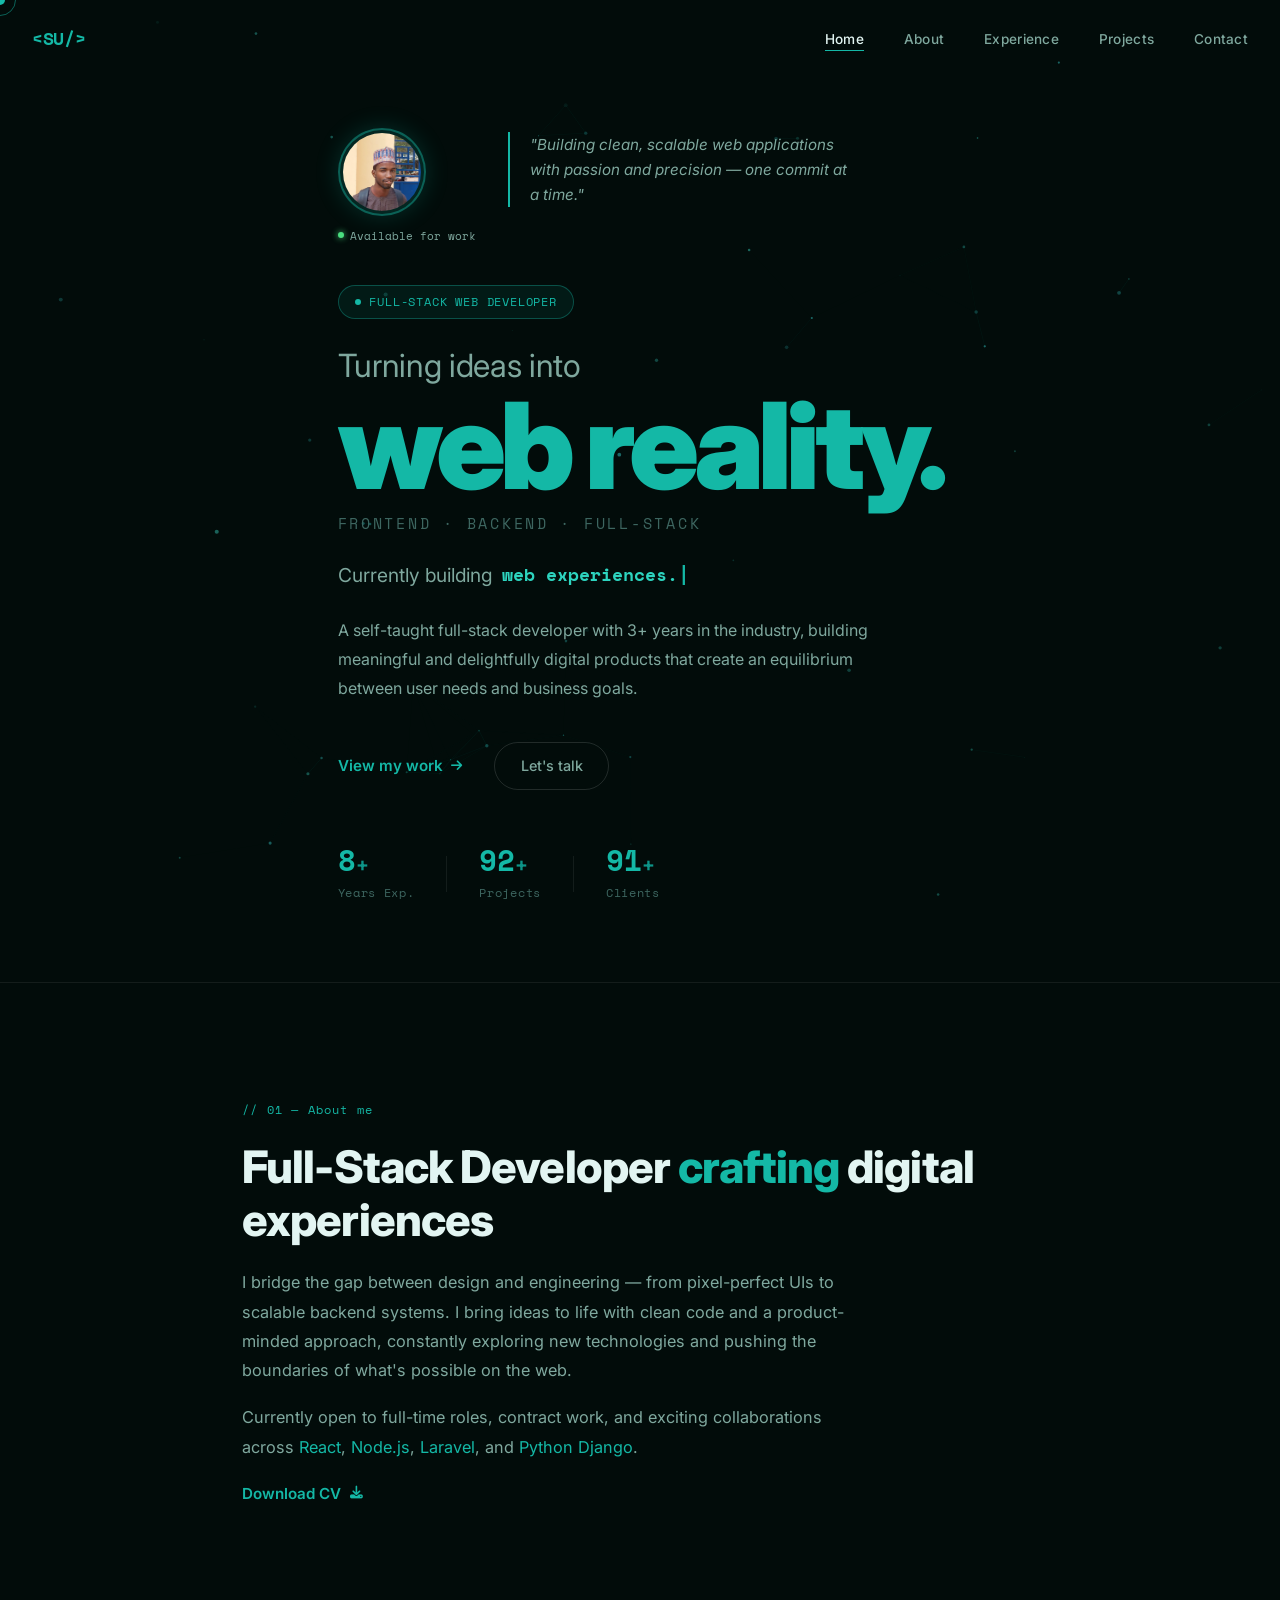
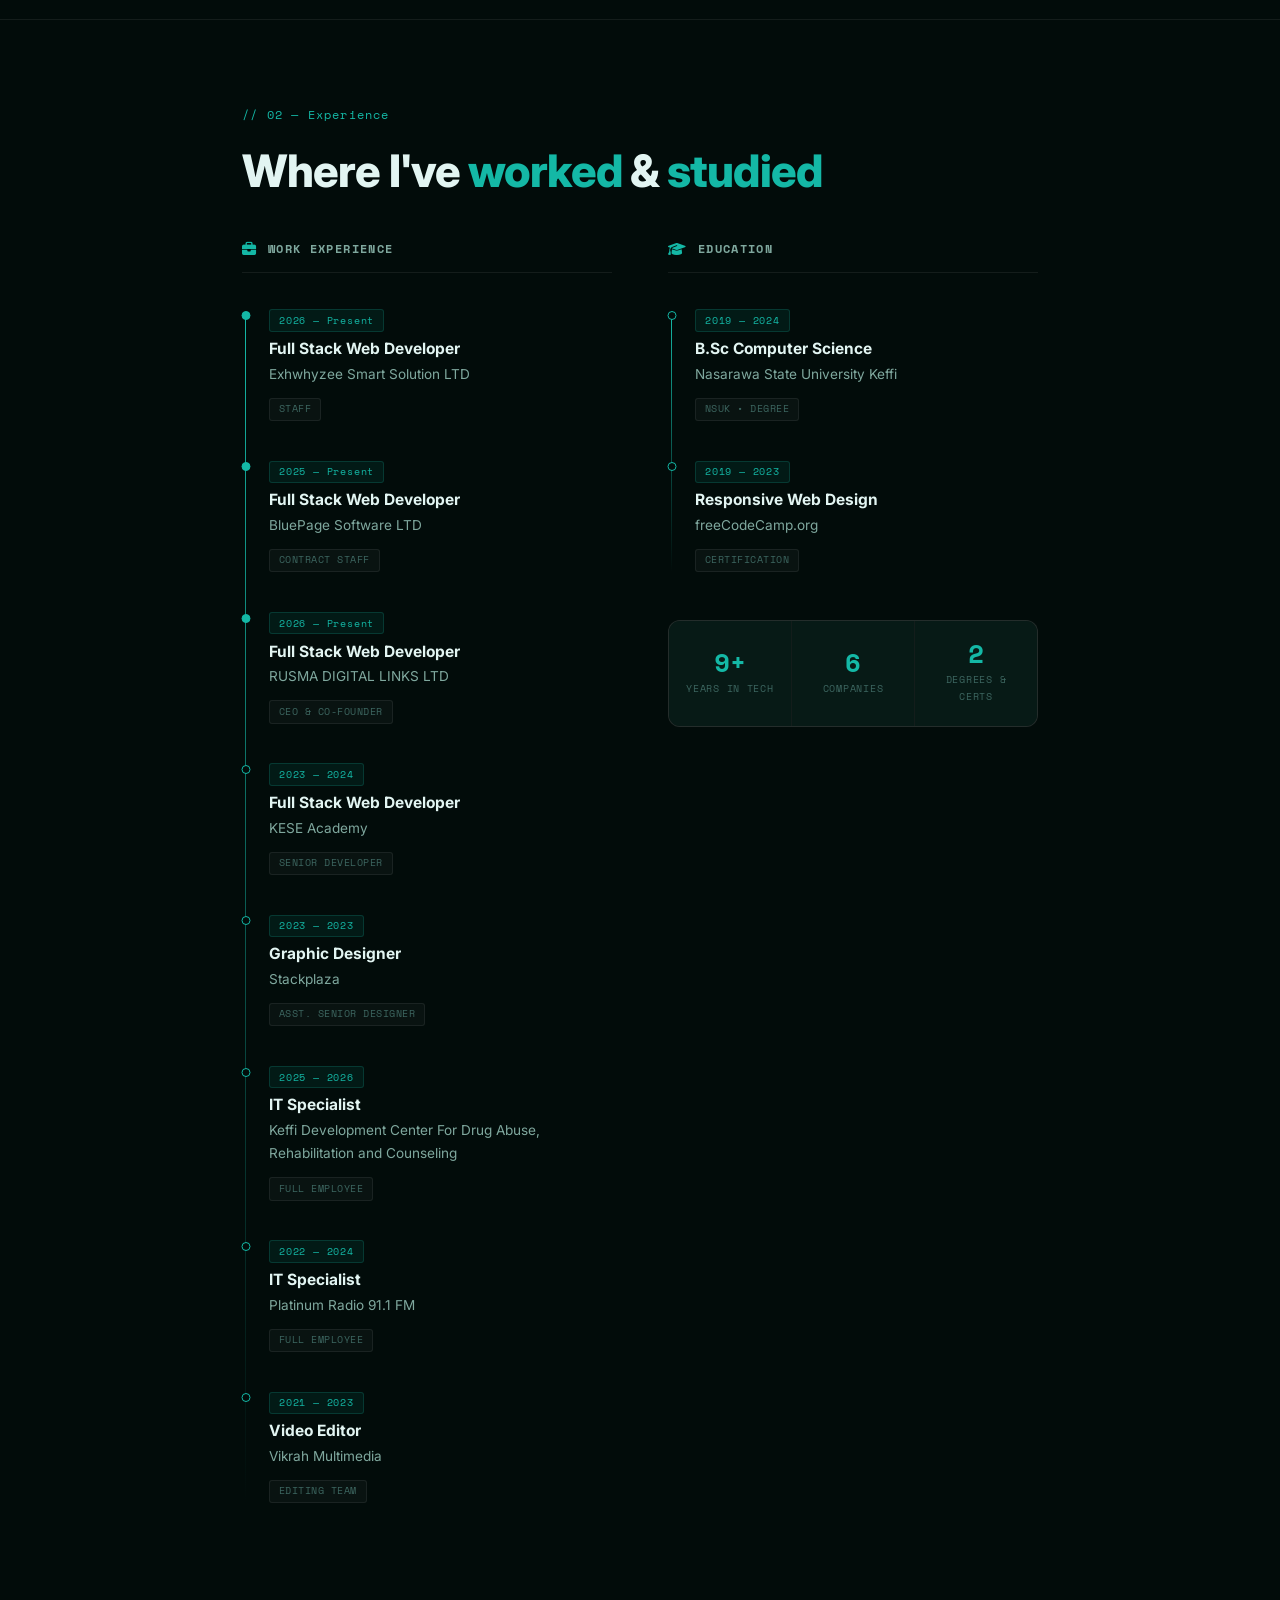
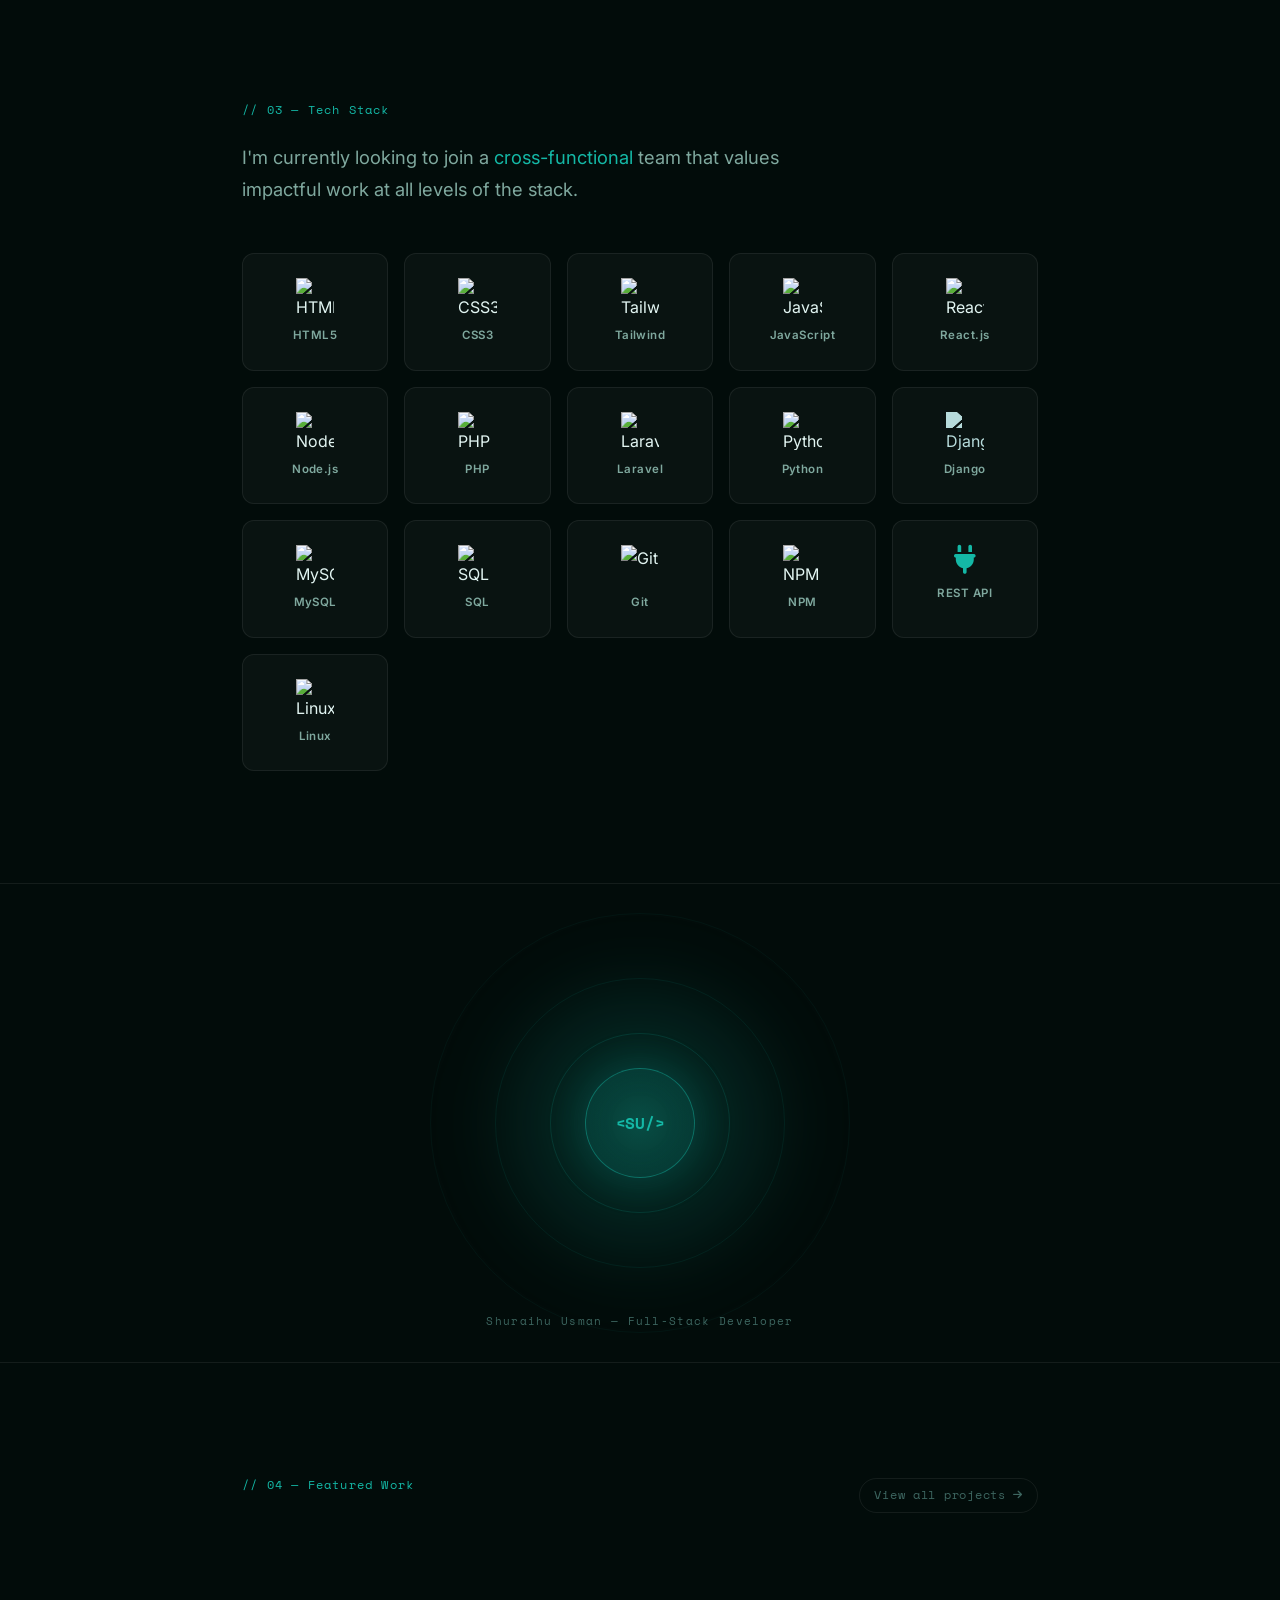
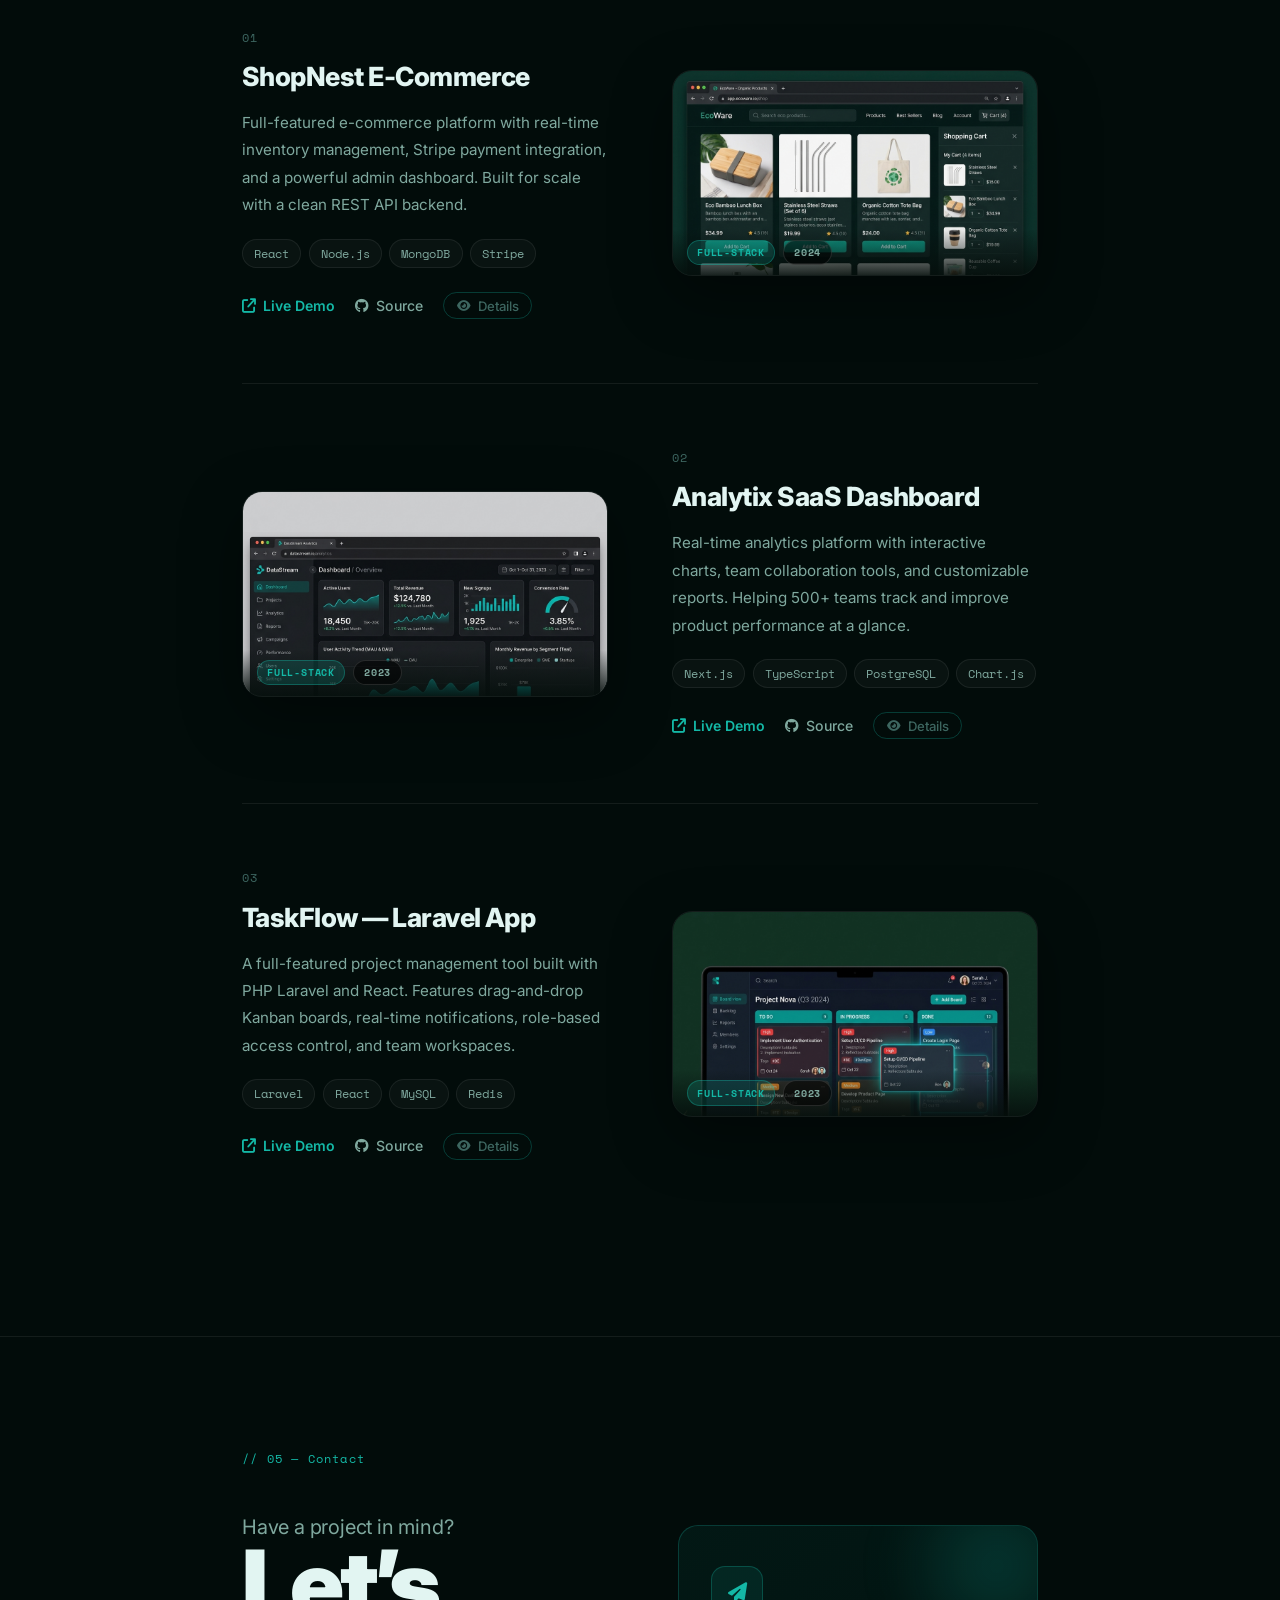
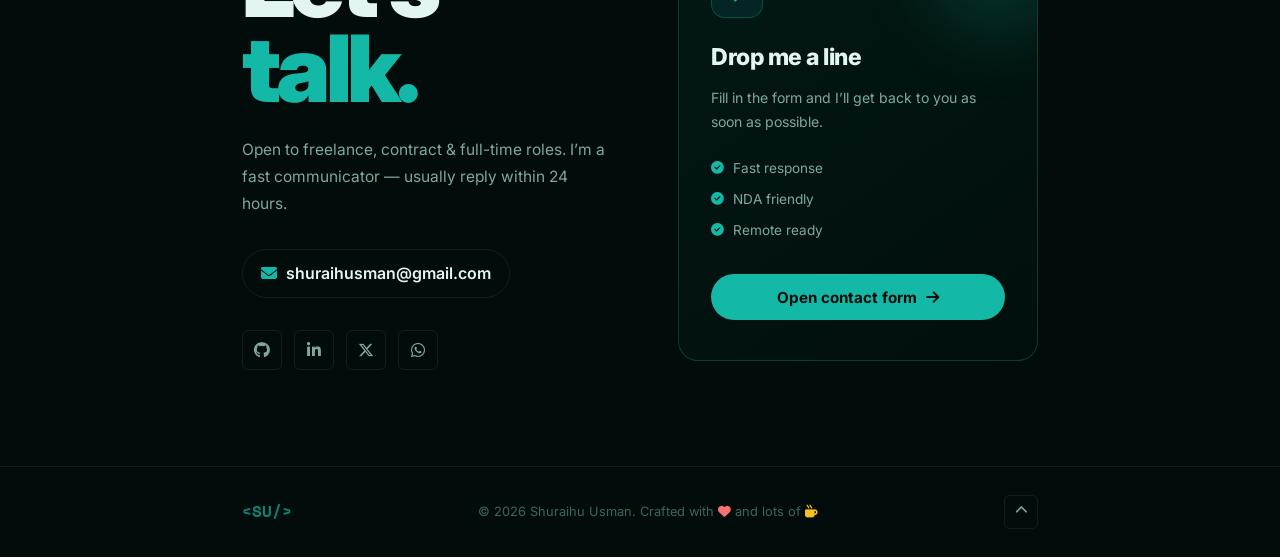
==== index.html @ 63c68264 "update social media links in footer" ====
<!DOCTYPE html>
<html lang="en">

<head>
  <meta charset="UTF-8" />
  <meta name="viewport" content="width=device-width, initial-scale=1.0" />
  <title>Shuraihu Usman | Full-Stack Developer</title>
  <meta name="description"
    content="Shuraihu Usman — Full-Stack Developer crafting beautiful, scalable web applications with React, Node.js, Laravel and more." />
  <link rel="preconnect" href="https://fonts.googleapis.com" />
  <link rel="preconnect" href="https://fonts.gstatic.com" crossorigin />
  <link
    href="https://fonts.googleapis.com/css2?family=Inter:ital,wght@0,300;0,400;0,500;0,600;0,700;0,800;0,900;1,400&family=Space+Mono:wght@400;700&display=swap"
    rel="stylesheet" />
  <link rel="stylesheet"
href="https://cdnjs.cloudflare.com/ajax/libs/font-awesome/6.5.2/css/all.min.css">
  <link rel="stylesheet" href="style.css" />
</head>

<body>

  <!-- Custom cursor -->
  <div class="cursor" id="cursor"></div>
  <div class="cursor-follower" id="cursorFollower"></div>

  <!-- Loader -->
  <div class="loader" id="loader">
    <div class="loader-inner">
      <div class="loader-logo">&lt;SU/&gt;</div>
      <div class="loader-bar">
        <div class="loader-fill" id="loaderFill"></div>
      </div>
      <p class="loader-text" id="loaderText">Initializing...</p>
    </div>
  </div>

  <!-- Navigation -->
  <nav class="nav" id="nav">
    <a href="#home" class="nav-logo">&lt;SU/&gt;</a>
    <ul class="nav-links" id="navLinks">
      <li><a href="#home" class="nav-link" data-nav="home">Home</a></li>
      <li><a href="#about" class="nav-link" data-nav="about">About</a></li>
      <li><a href="#experience" class="nav-link" data-nav="experience">Experience</a></li>
      <li><a href="#projects" class="nav-link" data-nav="projects">Projects</a></li>
      <li><a href="#contact" class="nav-link" data-nav="contact">Contact</a></li>
    </ul>
    <button class="nav-toggle" id="navToggle" aria-label="Toggle menu">
      <span></span><span></span>
    </button>
  </nav>

  <!-- Mobile menu -->
  <div class="mobile-menu" id="mobileMenu">
    <a href="#home" class="mob-link" data-close>Home</a>
    <a href="#about" class="mob-link" data-close>About</a>
    <a href="#experience" class="mob-link" data-close>Experience</a>
    <a href="#projects" class="mob-link" data-close>Projects</a>
    <a href="#contact" class="mob-link" data-close>Contact</a>
  </div>

  <main>

    <!-- ═══════════ HERO ═══════════ -->
    <section class="hero" id="home">
      <canvas class="hero-canvas" id="heroCanvas"></canvas>
      <div class="container hero-inner">

        <!-- Top row: avatar + quote -->
        <div class="hero-head" id="heroCard">
          <div class="hero-avatar-block">
            <div class="avatar-frame" id="heroAvatarFrame" role="button" tabindex="0" aria-label="View photo">
              <img src="avatar.jpg" alt="Shuraihu Usman" class="hero-avatar" />
              <div class="avatar-overlay">
                <i class="fa-solid fa-expand"></i>
              </div>
            </div>
            <div class="hero-status">
              <span class="status-pulse"></span>
              <span>Available for work</span>
            </div>
          </div>
          <blockquote class="hero-quote">
            "Building clean, scalable web applications with passion and precision — one commit at a time."
          </blockquote>
        </div>

        <!-- Role pill badge -->
        <div class="hero-role-pill" id="heroRolePill">
          <span class="hrp-dot"></span>
          Full-Stack Web Developer
        </div>

        <!-- Editorial headline -->
        <h1 class="hero-title">
          <span class="ht-top">Turning ideas into</span>
          <span class="ht-main">web reality<span class="ht-dot">.</span></span>
          <span class="ht-sub">Frontend &middot; Backend &middot; Full-Stack</span>
        </h1>

        <!-- Typewriter role line -->
        <p class="hero-role">
          Currently building&nbsp;
          <span class="tw-wrap">
            <span class="typewriter" id="typewriter"></span><span class="tw-cursor">|</span>
          </span>
        </p>

        <!-- Bio -->
        <p class="hero-bio">
          A self-taught full-stack developer with 3+ years in the industry, building meaningful and delightfully digital
          products that create an equilibrium between user needs and business goals.
        </p>

        <!-- CTAs -->
        <div class="hero-actions">
          <a href="#projects" class="btn-arrow" id="heroBtnPrimary">
            View my work <i class="fa-solid fa-arrow-right"></i>
          </a>
          <a href="#contact" class="btn-ghost" id="heroBtnSecondary">Let's talk</a>
        </div>

        <!-- Stats -->
        <div class="hero-stats">
          <div class="hstat">
            <span class="hstat-n" data-target="9">0</span><span class="hstat-plus">+</span>
            <span class="hstat-l">Years Exp.</span>
          </div>
          <div class="hstat-sep"></div>
          <div class="hstat">
            <span class="hstat-n" data-target="100">0</span><span class="hstat-plus">+</span>
            <span class="hstat-l">Projects</span>
          </div>
          <div class="hstat-sep"></div>
          <div class="hstat">
            <span class="hstat-n" data-target="100">0</span><span class="hstat-plus">+</span>
            <span class="hstat-l">Clients</span>
          </div>
        </div>

      </div>
    </section>

    <!-- ═══════════ ABOUT ═══════════ -->
    <section class="about-sec" id="about">
      <div class="container">
        <div class="reveal">
          <span class="sec-label">// 01 &mdash; About me</span>
          <h2 class="sec-title">Full-Stack Developer <span class="teal">crafting</span> digital experiences</h2>
          <p class="sec-body">
            I bridge the gap between design and engineering — from pixel-perfect UIs to scalable backend systems. I
            bring ideas to life with clean code and a product-minded approach, constantly exploring new technologies and
            pushing the boundaries of what's possible on the web.
          </p>
          <p class="sec-body">
            Currently open to full-time roles, contract work, and exciting collaborations across <span
              class="teal">React</span>, <span class="teal">Node.js</span>, <span class="teal">Laravel</span>, and <span
              class="teal">Python Django</span>.
          </p>
          <a href="#" class="btn-arrow" id="downloadCv">
            Download CV <i class="fa-solid fa-download"></i>
          </a>
        </div>
      </div>
    </section>

    <!-- ═══════════ EXPERIENCE ═══════════ -->
    <section class="exp-sec" id="experience">
      <div class="container">
        <div class="reveal">
          <span class="sec-label">// 02 &mdash; Experience</span>
          <h2 class="sec-title">Where I've <span class="teal">worked</span> &amp; <span class="teal">studied</span></h2>
        </div>

        <div class="exp-grid">

          <!-- ── Work column ── -->
          <div class="exp-col reveal">
            <div class="exp-col-head">
              <i class="fa-solid fa-briefcase"></i>
              <span>Work Experience</span>
            </div>
            <div class="timeline">

              <div class="tl-item" id="expBluepage">
                <div class="tl-dot tl-active"></div>
                <div class="tl-body">
                  <span class="tl-period">2026 &mdash; Present</span>
                  <h4 class="tl-role">Full Stack Web Developer</h4>
                  <p class="tl-company">Exhwhyzee Smart Solution LTD</p>
                  <span class="tl-badge">Staff</span>
                </div>
              </div>

              <div class="tl-item" id="expBluepage">
                <div class="tl-dot tl-active"></div>
                <div class="tl-body">
                  <span class="tl-period">2025 &mdash; Present</span>
                  <h4 class="tl-role">Full Stack Web Developer</h4>
                  <p class="tl-company">BluePage Software LTD</p>
                  <span class="tl-badge">Contract Staff</span>
                </div>
              </div>

              <div class="tl-item" id="expMarus">
                <div class="tl-dot tl-active"></div>
                <div class="tl-body">
                  <span class="tl-period">2026 &mdash; Present</span>
                  <h4 class="tl-role">Full Stack Web Developer</h4>
                  <p class="tl-company">RUSMA DIGITAL LINKS LTD</p>
                  <span class="tl-badge">CEO &amp; Co-Founder</span>
                </div>
              </div>

              <div class="tl-item" id="expKese">
                <div class="tl-dot"></div>
                <div class="tl-body">
                  <span class="tl-period">2023 &mdash; 2024</span>
                  <h4 class="tl-role">Full Stack Web Developer</h4>
                  <p class="tl-company">KESE Academy</p>
                  <span class="tl-badge">Senior Developer</span>
                </div>
              </div>

              <div class="tl-item" id="expStackplaza">
                <div class="tl-dot"></div>
                <div class="tl-body">
                  <span class="tl-period">2023 &mdash; 2023</span>
                  <h4 class="tl-role">Graphic Designer</h4>
                  <p class="tl-company">Stackplaza</p>
                  <span class="tl-badge">Asst. Senior Designer</span>
                </div>
              </div>

              <div class="tl-item" id="expPlatinum">
                <div class="tl-dot"></div>
                <div class="tl-body">
                  <span class="tl-period">2025 &mdash; 2026</span>
                  <h4 class="tl-role">IT Specialist</h4>
                  <p class="tl-company">Keffi Development Center For Drug Abuse, Rehabilitation and Counseling</p>
                  <span class="tl-badge">Full Employee</span>
                </div>
              </div>

              <div class="tl-item" id="expPlatinum">
                <div class="tl-dot"></div>
                <div class="tl-body">
                  <span class="tl-period">2022 &mdash; 2024</span>
                  <h4 class="tl-role">IT Specialist</h4>
                  <p class="tl-company">Platinum Radio 91.1 FM</p>
                  <span class="tl-badge">Full Employee</span>
                </div>
              </div>

              <div class="tl-item" id="expVikrah">
                <div class="tl-dot"></div>
                <div class="tl-body">
                  <span class="tl-period">2021 &mdash; 2023</span>
                  <h4 class="tl-role">Video Editor</h4>
                  <p class="tl-company">Vikrah Multimedia</p>
                  <span class="tl-badge">Editing Team</span>
                </div>
              </div>

            </div>
          </div>

          <!-- ── Education column ── -->
          <div class="exp-col reveal">
            <div class="exp-col-head">
              <i class="fa-solid fa-graduation-cap"></i>
              <span>Education</span>
            </div>
            <div class="timeline">

              <div class="tl-item" id="eduNsuk">
                <div class="tl-dot"></div>
                <div class="tl-body">
                  <span class="tl-period">2019 &mdash; 2024</span>
                  <h4 class="tl-role">B.Sc Computer Science</h4>
                  <p class="tl-company">Nasarawa State University Keffi</p>
                  <span class="tl-badge">NSUK &bull; Degree</span>
                </div>
              </div>

              <div class="tl-item" id="eduFcc">
                <div class="tl-dot"></div>
                <div class="tl-body">
                  <span class="tl-period">2019 &mdash; 2023</span>
                  <h4 class="tl-role">Responsive Web Design</h4>
                  <p class="tl-company">freeCodeCamp.org</p>
                  <span class="tl-badge">Certification</span>
                </div>
              </div>

            </div>

            <!-- Stats card -->
            <div class="exp-summary reveal">
              <div class="exp-stat">
                <span class="exp-stat-n">9+</span>
                <span class="exp-stat-l">Years in Tech</span>
              </div>
              <div class="exp-stat">
                <span class="exp-stat-n">6</span>
                <span class="exp-stat-l">Companies</span>
              </div>
              <div class="exp-stat">
                <span class="exp-stat-n">2</span>
                <span class="exp-stat-l">Degrees &amp; Certs</span>
              </div>
            </div>

          </div>
        </div>
      </div>
    </section>

    <!-- ═══════════ SKILLS ═══════════ -->
    <section class="skills-sec" id="skills">
      <div class="container">
        <div class="reveal">
          <span class="sec-label">// 03 &mdash; Tech Stack</span>
          <p class="skills-lead">
            I'm currently looking to join a <span class="teal">cross-functional</span> team that values impactful work
            at all levels of the stack.
          </p>
        </div>
        <div class="skills-grid reveal">
          <div class="sicon" id="siHtml">
            <img src="https://cdn.jsdelivr.net/gh/devicons/devicon@latest/icons/html5/html5-original.svg" alt="HTML5"
              loading="lazy" />
            <span>HTML5</span>
          </div>
          <div class="sicon" id="siCss">
            <img src="https://cdn.jsdelivr.net/gh/devicons/devicon@latest/icons/css3/css3-original.svg" alt="CSS3"
              loading="lazy" />
            <span>CSS3</span>
          </div>
          <div class="sicon" id="siTailwind">
            <img src="https://cdn.jsdelivr.net/gh/devicons/devicon@latest/icons/tailwindcss/tailwindcss-original.svg"
              alt="Tailwind CSS" loading="lazy" />
            <span>Tailwind</span>
          </div>
          <div class="sicon" id="siJs">
            <img src="https://cdn.jsdelivr.net/gh/devicons/devicon@latest/icons/javascript/javascript-original.svg"
              alt="JavaScript" loading="lazy" />
            <span>JavaScript</span>
          </div>
          <div class="sicon" id="siReact">
            <img src="https://cdn.jsdelivr.net/gh/devicons/devicon@latest/icons/react/react-original.svg" alt="React.js"
              loading="lazy" />
            <span>React.js</span>
          </div>
          <div class="sicon" id="siNode">
            <img src="https://cdn.jsdelivr.net/gh/devicons/devicon@latest/icons/nodejs/nodejs-original.svg"
              alt="Node.js" loading="lazy" />
            <span>Node.js</span>
          </div>
          <div class="sicon" id="siPhp">
            <img src="https://cdn.jsdelivr.net/gh/devicons/devicon@latest/icons/php/php-original.svg" alt="PHP"
              loading="lazy" />
            <span>PHP</span>
          </div>
          <div class="sicon" id="siLaravel">
            <img src="https://cdn.jsdelivr.net/gh/devicons/devicon@latest/icons/laravel/laravel-original.svg"
              alt="Laravel" loading="lazy" />
            <span>Laravel</span>
          </div>
          <div class="sicon" id="siPython">
            <img src="https://cdn.jsdelivr.net/gh/devicons/devicon@latest/icons/python/python-original.svg" alt="Python"
              loading="lazy" />
            <span>Python</span>
          </div>
          <div class="sicon" id="siDjango">
            <img src="https://cdn.jsdelivr.net/gh/devicons/devicon@latest/icons/django/django-plain.svg" alt="Django"
              loading="lazy" />
            <span>Django</span>
          </div>
          <div class="sicon" id="siMysql">
            <img src="https://cdn.jsdelivr.net/gh/devicons/devicon@latest/icons/mysql/mysql-original.svg" alt="MySQL"
              loading="lazy" />
            <span>MySQL</span>
          </div>
          <div class="sicon" id="siPostgres">
            <img src="https://cdn.jsdelivr.net/gh/devicons/devicon@latest/icons/postgresql/postgresql-original.svg"
              alt="SQL" loading="lazy" />
            <span>SQL</span>
          </div>
          <div class="sicon" id="siGit">
            <img src="https://cdn.jsdelivr.net/gh/devicons/devicon@latest/icons/git/git-original.svg" alt="Git"
              loading="lazy" />
            <span>Git</span>
          </div>
          <div class="sicon" id="siNpm">
            <img src="https://cdn.jsdelivr.net/gh/devicons/devicon@latest/icons/npm/npm-original-wordmark.svg" alt="NPM"
              loading="lazy" />
            <span>NPM</span>
          </div>
          <div class="sicon" id="siApi">
            <i class="fa-solid fa-plug"></i>
            <span>REST API</span>
          </div>
          <div class="sicon" id="siLinux">
            <img src="https://cdn.jsdelivr.net/gh/devicons/devicon@latest/icons/linux/linux-original.svg" alt="Linux"
              loading="lazy" />
            <span>Linux</span>
          </div>
        </div>
      </div>
    </section>

    <!-- ═══════════ ORB DIVIDER ═══════════ -->
    <div class="orb-section" id="orbSection">
      <div class="orb-glow"></div>
      <div class="orb-rings">
        <div class="orb-ring orb-ring-1"></div>
        <div class="orb-ring orb-ring-2"></div>
        <div class="orb-ring orb-ring-3"></div>
      </div>
      <div class="orb-center">
        <span class="orb-logo">&lt;SU/&gt;</span>
      </div>
      <p class="orb-label">Shuraihu Usman &mdash; Full-Stack Developer</p>
    </div>

    <!-- ═══════════ PROJECTS ═══════════ -->
    <section class="projects-sec" id="projects">
      <div class="container">
        <div class="proj-sec-header reveal">
          <span class="sec-label">// 04 &mdash; Featured Work</span>
          <a href="projects.html" class="proj-view-all" id="viewAllProjects">
            View all projects <i class="fa-solid fa-arrow-right"></i>
          </a>
        </div>

        <!-- Project 1 -->
        <article class="proj-item reveal" id="proj1">
          <div class="proj-info">
            <span class="proj-num">01</span>
            <h3 class="proj-title">ShopNest E-Commerce</h3>
            <p class="proj-desc">Full-featured e-commerce platform with real-time inventory management, Stripe payment
              integration, and a powerful admin dashboard. Built for scale with a clean REST API backend.</p>
            <div class="proj-tags">
              <span>React</span><span>Node.js</span><span>MongoDB</span><span>Stripe</span>
            </div>
            <div class="proj-links">
              <a href="#" class="plink" id="proj1Live"><i class="fa-solid fa-arrow-up-right-from-square"></i> Live Demo</a>
              <a href="#" class="plink plink-ghost" id="proj1Code"><i class="fa-brands fa-github"></i> Source</a>
              <button class="plink plink-detail" id="proj1Detail" data-proj="proj1"><i class="fa-solid fa-eye"></i> Details</button>
            </div>
          </div>
          <div class="proj-visual">
            <div class="proj-img-wrap">
              <img src="images/proj-ecommerce.jpg" alt="ShopNest E-Commerce" class="proj-img" loading="lazy" />
              <div class="proj-img-overlay">
                <span class="pcard-badge pcard-cat-badge" style="position:relative;top:auto;left:auto;">Full-Stack</span>
                <span class="pcard-badge pcard-year-badge" style="position:relative;top:auto;left:auto;">2024</span>
              </div>
            </div>
          </div>
        </article>

        <!-- Project 2 (reversed) -->
        <article class="proj-item proj-reverse reveal" id="proj2">
          <div class="proj-info">
            <span class="proj-num">02</span>
            <h3 class="proj-title">Analytix SaaS Dashboard</h3>
            <p class="proj-desc">Real-time analytics platform with interactive charts, team collaboration tools, and
              customizable reports. Helping 500+ teams track and improve product performance at a glance.</p>
            <div class="proj-tags">
              <span>Next.js</span><span>TypeScript</span><span>PostgreSQL</span><span>Chart.js</span>
            </div>
            <div class="proj-links">
              <a href="#" class="plink" id="proj2Live"><i class="fa-solid fa-arrow-up-right-from-square"></i> Live Demo</a>
              <a href="#" class="plink plink-ghost" id="proj2Code"><i class="fa-brands fa-github"></i> Source</a>
              <button class="plink plink-detail" id="proj2Detail" data-proj="proj2"><i class="fa-solid fa-eye"></i> Details</button>
            </div>
          </div>
          <div class="proj-visual">
            <div class="proj-img-wrap">
              <img src="images/proj-analytics.jpg" alt="Analytix SaaS Dashboard" class="proj-img" loading="lazy" />
              <div class="proj-img-overlay">
                <span class="pcard-badge pcard-cat-badge" style="position:relative;top:auto;left:auto;">Full-Stack</span>
                <span class="pcard-badge pcard-year-badge" style="position:relative;top:auto;left:auto;">2023</span>
              </div>
            </div>
          </div>
        </article>

        <!-- Project 3 -->
        <article class="proj-item reveal" id="proj3">
          <div class="proj-info">
            <span class="proj-num">03</span>
            <h3 class="proj-title">TaskFlow — Laravel App</h3>
            <p class="proj-desc">A full-featured project management tool built with PHP Laravel and React. Features
              drag-and-drop Kanban boards, real-time notifications, role-based access control, and team workspaces.</p>
            <div class="proj-tags">
              <span>Laravel</span><span>React</span><span>MySQL</span><span>Redis</span>
            </div>
            <div class="proj-links">
              <a href="#" class="plink" id="proj3Live"><i class="fa-solid fa-arrow-up-right-from-square"></i> Live Demo</a>
              <a href="#" class="plink plink-ghost" id="proj3Code"><i class="fa-brands fa-github"></i> Source</a>
              <button class="plink plink-detail" id="proj3Detail" data-proj="proj3"><i class="fa-solid fa-eye"></i> Details</button>
            </div>
          </div>
          <div class="proj-visual">
            <div class="proj-img-wrap">
              <img src="images/proj-kanban.jpg" alt="TaskFlow Laravel App" class="proj-img" loading="lazy" />
              <div class="proj-img-overlay">
                <span class="pcard-badge pcard-cat-badge" style="position:relative;top:auto;left:auto;">Full-Stack</span>
                <span class="pcard-badge pcard-year-badge" style="position:relative;top:auto;left:auto;">2023</span>
              </div>
            </div>
          </div>
        </article>

      </div>
    </section>

    <!-- ═══════════ CONTACT ═══════════ -->
    <section class="contact-sec" id="contact">
      <div class="container">

        <span class="sec-label reveal">// 05 &mdash; Contact</span>

        <div class="contact-grid reveal">

          <!-- Left: editorial headline -->
          <div class="contact-lhs">
            <h2 class="contact-headline">
              <span class="ch-top">Have a project in mind?</span>
              <span class="ch-main">Let’s <span class="ch-accent">talk</span><span class="ch-dot">.</span></span>
            </h2>
            <p class="contact-desc">
              Open to freelance, contract &amp; full-time roles. I’m a fast communicator — usually reply within 24 hours.
            </p>

            <a href="mailto:shuraihusman@gmail.com" class="contact-email-big" id="contactEmailBig">
              <i class="fa-solid fa-envelope"></i>
              shuraihusman@gmail.com
            </a>

            <div class="social-row">
              <a href="https://github.com/Shuraih-Usman" class="soc-link" id="socialGithub" target="_blank" rel="noopener" aria-label="GitHub"><i class="fa-brands fa-github"></i></a>
              <a href="https://linkedin.com/in/shuraihusman" class="soc-link" id="socialLinkedin" target="_blank" rel="noopener" aria-label="LinkedIn"><i class="fa-brands fa-linkedin-in"></i></a>
              <a href="https://twitter.com/ShuraihUsman" class="soc-link" id="socialTwitter" target="_blank" rel="noopener" aria-label="Twitter/X"><i class="fa-brands fa-x-twitter"></i></a>
              <a href="https://wa.me/234818140419490" class="soc-link" id="socialWhatsapp" target="_blank" rel="noopener" aria-label="WhatsApp"><i class="fa-brands fa-whatsapp"></i></a>
            </div>
          </div>

          <!-- Right: CTA card -->
          <div class="contact-rhs">
            <div class="contact-cta-card" id="contactCtaCard">
              <div class="ccc-glow"></div>
              <div class="ccc-icon">
                <i class="fa-solid fa-paper-plane"></i>
              </div>
              <h3 class="ccc-title">Drop me a line</h3>
              <p class="ccc-body">Fill in the form and I’ll get back to you as soon as possible.</p>
              <ul class="ccc-checks">
                <li><i class="fa-solid fa-circle-check"></i> Fast response</li>
                <li><i class="fa-solid fa-circle-check"></i> NDA friendly</li>
                <li><i class="fa-solid fa-circle-check"></i> Remote ready</li>
              </ul>
              <button class="ccc-btn" id="contactOpenBtn">
                <span>Open contact form</span>
                <i class="fa-solid fa-arrow-right"></i>
              </button>
            </div>
          </div>

        </div>
      </div>
    </section>

  </main>

  <!-- ═══ CONTACT DRAWER ═══ -->
  <div class="contact-drawer" id="contactDrawer" role="dialog" aria-modal="true" aria-label="Contact form">
    <div class="cdr-backdrop" id="cdrBackdrop"></div>
    <aside class="cdr-panel" id="cdrPanel">
      <button class="cdr-close" id="cdrClose" aria-label="Close"><i class="fa-solid fa-xmark"></i></button>
      <div class="cdr-body">

        <!-- Header -->
        <div class="cdr-header">
          <span class="cdr-label">Let’s Connect</span>
          <h3 class="cdr-title">Send me a <span class="teal">message</span></h3>
          <p class="cdr-subtitle">I’ll get back to you within 24 hours.</p>
        </div>

        <!-- Quick contact info -->
        <div class="cdr-info">
          <a href="mailto:shuraihusman@gmail.com" class="cdr-info-item">
            <span class="cdr-info-icon"><i class="fa-solid fa-envelope"></i></span>
            <span>shuraihusman@gmail.com</span>
          </a>
          <div class="cdr-info-item">
            <span class="cdr-info-icon"><i class="fa-solid fa-location-dot"></i></span>
            <span>Nigeria (Remote / On-site)</span>
          </div>
          <div class="cdr-info-item">
            <span class="cdr-info-icon"><i class="fa-solid fa-clock"></i></span>
            <span>Available &middot; WAT (UTC+1)</span>
          </div>
        </div>

        <div class="cdr-divider"></div>

        <!-- Contact Form -->
        <form class="cdr-form" id="contactForm" novalidate>

          <div class="cdr-row">
            <div class="cdr-group">
              <label class="cdr-lbl" for="cfName">Your Name <span>*</span></label>
              <input class="cdr-input" type="text" id="cfName" name="name" placeholder="John Doe" required autocomplete="name" />
            </div>
            <div class="cdr-group">
              <label class="cdr-lbl" for="cfEmail">Your Email <span>*</span></label>
              <input class="cdr-input" type="email" id="cfEmail" name="email" placeholder="john@example.com" required autocomplete="email" />
            </div>
          </div>

          <div class="cdr-group">
            <label class="cdr-lbl" for="cfSubject">Subject <span>*</span></label>
            <input class="cdr-input" type="text" id="cfSubject" name="subject" placeholder="Project idea, collaboration, job offer..." required />
          </div>

          <div class="cdr-group">
            <label class="cdr-lbl" for="cfMessage">Message <span>*</span></label>
            <textarea class="cdr-input cdr-textarea" id="cfMessage" name="message" rows="5" placeholder="Tell me about your project, timeline, and budget..." required></textarea>
          </div>

          <button type="submit" class="cdr-submit" id="cdrSubmit">
            <i class="fa-solid fa-paper-plane"></i>
            <span id="cdrBtnText">Send Message</span>
          </button>

          <div class="cdr-status" id="cdrStatus" role="alert" aria-live="polite"></div>
        </form>

      </div>
    </aside>
  </div>

  <!-- ═══ IMAGE LIGHTBOX ═══ -->
  <div class="img-lightbox" id="imgLightbox" role="dialog" aria-modal="true" aria-label="Photo preview">
    <div class="lb-backdrop" id="lbBackdrop"></div>
    <button class="lb-close" id="lbClose" aria-label="Close"><i class="fa-solid fa-xmark"></i></button>
    <img class="lb-img" id="lbImg" src="" alt="Shuraihu Usman — Full-Stack Developer" />
    <p class="lb-caption">Shuraihu Usman &mdash; Full-Stack Developer</p>
  </div>

  <!-- ═══ PROJECT DETAIL DRAWER ═══ -->
  <div class="proj-drawer" id="projDrawer" role="dialog" aria-modal="true" aria-label="Project details">
    <div class="pd-backdrop" id="pdBackdrop"></div>
    <aside class="pd-panel" id="pdPanel">
      <button class="pd-close" id="pdClose" aria-label="Close details"><i class="fa-solid fa-xmark"></i></button>
      <div class="pd-body" id="pdBody"><!-- injected by JS --></div>
    </aside>
  </div>

  <!-- Footer -->
  <footer class="footer">
    <div class="container footer-inner">
      <a href="#home" class="footer-logo">&lt;SU/&gt;</a>
      <p class="footer-copy">&copy; <span id="footerYear"></span> Shuraihu Usman. Crafted with <i
          class="fa-solid fa-heart" style="color:#f87171"></i> and lots of <i class="fa-solid fa-mug-hot"
          style="color:#fbbf24"></i></p>
      <a href="#home" class="footer-top" id="footerBack" aria-label="Back to top">
        <i class="fa-solid fa-chevron-up"></i>
      </a>
    </div>
  </footer>

  <script src="main.js"></script>
</body>

</html>
---- style.css ----
/* ═══════════════════════════════════════════════════════════
   SHURAIHU USMAN — Editorial Portfolio
   Teal Dark Theme · Minimal · Inter + Space Mono
   ═══════════════════════════════════════════════════════════ */

/* ─── CUSTOM PROPERTIES ─── */
:root {
  --bg:       #020c0a;
  --bg-1:     #041410;
  --bg-2:     #071a16;
  --glass:    rgba(255,255,255,0.03);
  --border:   rgba(255,255,255,0.07);
  --bh:       rgba(255,255,255,0.13);

  --teal:     #14b8a6;
  --teal-d:   #0d9488;
  --teal-l:   #2dd4bf;
  --teal-a:   rgba(20,184,166,0.15);
  --teal-glow:rgba(20,184,166,0.3);

  --text:     #e2f5f2;
  --subtle:   #7fa89e;
  --muted:    #3d6660;

  --mono: 'Space Mono', 'Courier New', monospace;
  --sans: 'Inter', system-ui, sans-serif;

  --r-sm: 6px;
  --r-md: 12px;
  --r-lg: 20px;

  --ease:   cubic-bezier(0.4,0,0.2,1);
  --bounce: cubic-bezier(0.34,1.56,0.64,1);
}

/* ─── RESET ─── */
*,*::before,*::after { box-sizing: border-box; margin: 0; padding: 0; }

html {
  scroll-behavior: smooth;
  -webkit-font-smoothing: antialiased;
  scrollbar-width: thin;
  scrollbar-color: var(--teal) var(--bg-1);
}
html::-webkit-scrollbar       { width: 4px; }
html::-webkit-scrollbar-track { background: var(--bg-1); }
html::-webkit-scrollbar-thumb { background: var(--teal); border-radius: 2px; }

body {
  background: var(--bg);
  color: var(--text);
  font-family: var(--sans);
  font-size: 1rem;
  line-height: 1.7;
  overflow-x: hidden;
  cursor: none;
}

a    { text-decoration: none; color: inherit; }
img  { max-width: 100%; display: block; }
ul   { list-style: none; }
em   { font-style: normal; }

/* ─── CONTAINER ─── */
.container {
  max-width: 860px;
  margin: 0 auto;
  padding: 0 2rem;
}

/* ─── CURSOR ─── */
.cursor {
  position: fixed;
  width: 10px; height: 10px;
  background: var(--teal);
  border-radius: 50%;
  pointer-events: none;
  z-index: 10000;
  transform: translate(-50%,-50%);
  transition: width .2s, height .2s, opacity .2s;
  mix-blend-mode: screen;
}
.cursor-follower {
  position: fixed;
  width: 32px; height: 32px;
  border: 1.5px solid rgba(20,184,166,0.5);
  border-radius: 50%;
  pointer-events: none;
  z-index: 9999;
  transform: translate(-50%,-50%);
  transition: width .3s var(--ease), height .3s var(--ease), opacity .3s;
}
.cursor.hovering         { width: 5px; height: 5px; }
.cursor-follower.hovering{ width: 50px; height: 50px; opacity: .5; }

/* ─── LOADER ─── */
.loader {
  position: fixed; inset: 0;
  background: var(--bg);
  z-index: 99999;
  display: flex; align-items: center; justify-content: center;
  transition: opacity .6s var(--ease), visibility .6s;
}
.loader.hidden { opacity: 0; visibility: hidden; }
.loader-inner  { display: flex; flex-direction: column; align-items: center; gap: 1.5rem; }

.loader-logo {
  font-family: var(--mono);
  font-size: 2.2rem;
  font-weight: 700;
  color: var(--teal);
  animation: loaderPulse 1.2s ease-in-out infinite;
}
@keyframes loaderPulse {
  0%,100% { opacity:1; transform:scale(1); }
  50%      { opacity:.6; transform:scale(.94); }
}
.loader-bar {
  width: 180px; height: 2px;
  background: rgba(255,255,255,0.08);
  border-radius: 1px; overflow: hidden;
}
.loader-fill {
  height: 100%; width: 0%;
  background: var(--teal);
  transition: width .12s linear;
}
.loader-text {
  font-family: var(--mono);
  font-size: .7rem;
  color: var(--muted);
  letter-spacing: .12em;
}

/* ─── NAV ─── */
.nav {
  position: fixed; top: 0; left: 0; right: 0;
  z-index: 1000;
  display: flex; align-items: center;
  padding: 1.5rem 2rem;
  transition: all .3s var(--ease);
}
.nav.scrolled {
  background: rgba(2,12,10,.9);
  backdrop-filter: blur(16px);
  border-bottom: 1px solid var(--border);
  padding: 1rem 2rem;
}

.nav-logo {
  font-family: var(--mono);
  font-size: 1.1rem;
  font-weight: 700;
  color: var(--teal);
  margin-right: auto;
  letter-spacing: -.02em;
  transition: opacity .25s;
}
.nav-logo:hover { opacity: .75; }

.nav-links {
  display: flex; gap: 2.5rem; align-items: center;
}
.nav-link {
  font-size: .85rem;
  font-weight: 500;
  color: var(--subtle);
  letter-spacing: .02em;
  transition: color .25s;
  position: relative;
  padding: .2rem 0;
}
.nav-link::after {
  content: '';
  position: absolute; bottom: 0; left: 0;
  width: 0; height: 1px;
  background: var(--teal);
  transition: width .3s var(--ease);
}
.nav-link:hover, .nav-link.active { color: var(--text); }
.nav-link:hover::after, .nav-link.active::after { width: 100%; }

.nav-toggle {
  display: none;
  flex-direction: column; gap: 5px;
  background: none; border: none;
  cursor: pointer; padding: .25rem;
}
.nav-toggle span {
  display: block;
  width: 22px; height: 1.5px;
  background: var(--text);
  transition: all .3s var(--ease);
  transform-origin: center;
}
.nav-toggle.open span:nth-child(1) { transform: translateY(6.5px) rotate(45deg); }
.nav-toggle.open span:nth-child(2) { opacity: 0; transform: scaleX(0); }

/* ─── MOBILE MENU ─── */
.mobile-menu {
  position: fixed; inset: 0;
  background: rgba(2,12,10,.97);
  backdrop-filter: blur(20px);
  z-index: 999;
  display: flex; flex-direction: column;
  align-items: center; justify-content: center;
  gap: 2rem;
  opacity: 0; visibility: hidden;
  transition: opacity .3s, visibility .3s;
}
.mobile-menu.open { opacity: 1; visibility: visible; }
.mob-link {
  font-size: 2rem; font-weight: 700;
  color: var(--subtle);
  transition: color .25s, transform .25s;
}
.mob-link:hover { color: var(--text); transform: translateX(10px); }

/* ─── SCROLL REVEAL ─── */
.reveal {
  opacity: 0;
  transform: translateY(28px);
  transition: opacity .75s var(--ease), transform .75s var(--ease);
  transition-delay: var(--delay, 0s);
}
.reveal.visible { opacity: 1; transform: none; }

/* ─── SHARED SECTION ELEMENTS ─── */
.sec-label {
  display: inline-block;
  font-family: var(--mono);
  font-size: .75rem;
  color: var(--teal);
  letter-spacing: .1em;
  margin-bottom: 1.25rem;
}
.sec-title {
  font-size: clamp(1.8rem, 4vw, 2.8rem);
  font-weight: 800;
  line-height: 1.2;
  letter-spacing: -.02em;
  margin-bottom: 1.25rem;
}
.sec-body {
  color: var(--subtle);
  font-size: 1.02rem;
  line-height: 1.8;
  max-width: 620px;
  margin-bottom: 1.1rem;
}
.teal { color: var(--teal); }

/* ─── BUTTONS ─── */
.btn-arrow {
  display: inline-flex; align-items: center; gap: .55rem;
  font-size: .95rem; font-weight: 600;
  color: var(--teal);
  transition: gap .3s var(--ease), opacity .25s;
}
.btn-arrow:hover { gap: .9rem; opacity: .85; }
.btn-arrow i { font-size: .8rem; transition: transform .3s var(--ease); }
.btn-arrow:hover i { transform: translateX(3px); }

.btn-ghost {
  display: inline-flex; align-items: center;
  padding: .65rem 1.6rem;
  border: 1px solid var(--bh);
  border-radius: 50px;
  font-size: .9rem; font-weight: 500;
  color: var(--subtle);
  transition: all .3s var(--ease);
}
.btn-ghost:hover {
  border-color: var(--teal);
  color: var(--teal);
  background: var(--teal-a);
}

/* ═══════════════════════════════════════════════════════════
   HERO
   ═══════════════════════════════════════════════════════════ */
.hero {
  position: relative;
  min-height: 100vh;
  display: flex; align-items: center;
  padding: 8rem 0 5rem;
  overflow: hidden;
}

.hero-canvas {
  position: absolute; inset: 0;
  z-index: 0; pointer-events: none;
}

.hero-inner { position: relative; z-index: 1; }

/* Avatar + Quote row */
.hero-head {
  display: flex;
  align-items: flex-start;
  gap: 2rem;
  margin-bottom: 2.5rem;
  animation: fadeUp 1s var(--ease) .1s both;
}

.hero-avatar-block { flex-shrink: 0; }

.avatar-frame {
  width: 88px; height: 88px;
  border-radius: 50%;
  border: 2px solid rgba(20,184,166,0.4);
  padding: 3px;
  background: var(--teal-a);
  box-shadow: 0 0 24px rgba(20,184,166,0.2);
  margin-bottom: .6rem;
}
.hero-avatar {
  width: 100%; height: 100%;
  object-fit: cover; object-position: top center;
  border-radius: 50%;
}

.hero-status {
  display: flex; align-items: center; gap: .4rem;
  font-size: .7rem;
  color: var(--subtle);
  font-family: var(--mono);
  white-space: nowrap;
}
.status-pulse {
  width: 6px; height: 6px;
  background: #4ade80;
  border-radius: 50%;
  animation: pulse 2s ease-in-out infinite;
  box-shadow: 0 0 6px #4ade80;
}
@keyframes pulse {
  0%,100% { transform: scale(1); opacity: 1; }
  50%      { transform: scale(1.5); opacity: .6; }
}

.hero-quote {
  font-style: italic;
  font-size: .95rem;
  color: var(--subtle);
  line-height: 1.65;
  padding-left: 1.25rem;
  border-left: 2px solid var(--teal);
  max-width: 340px;
  margin-top: .25rem;
}

/* Role pill */
.hero-role-pill {
  display: inline-flex; align-items: center; gap: .55rem;
  padding: .38rem 1rem;
  border: 1px solid rgba(20,184,166,0.35);
  border-radius: 50px;
  font-family: var(--mono);
  font-size: .73rem;
  color: var(--teal);
  background: rgba(20,184,166,0.08);
  margin-bottom: 1.6rem;
  letter-spacing: .07em;
  text-transform: uppercase;
  animation: fadeUp 1s var(--ease) .15s both;
}
.hrp-dot {
  width: 6px; height: 6px;
  background: var(--teal);
  border-radius: 50%;
  flex-shrink: 0;
  animation: pulse 2s ease-in-out infinite;
}

/* Hero title — three-tier editorial style */
.hero-title {
  font-weight: 900;
  letter-spacing: -.04em;
  margin-bottom: 1.75rem;
  animation: fadeUp 1s var(--ease) .3s both;
  line-height: 1;
}
.ht-top {
  display: block;
  font-size: clamp(1.3rem, 3.2vw, 2rem);
  font-weight: 400;
  color: var(--subtle);
  letter-spacing: -.01em;
  line-height: 1.4;
  margin-bottom: .2rem;
}
.ht-main {
  display: block;
  font-size: clamp(3.8rem, 11vw, 7.5rem);
  font-weight: 900;
  color: var(--teal);
  letter-spacing: -.05em;
  line-height: .9;
}
.ht-sub {
  display: block;
  font-size: clamp(.75rem, 1.6vw, .95rem);
  font-weight: 500;
  color: var(--muted);
  letter-spacing: .18em;
  text-transform: uppercase;
  font-family: var(--mono);
  margin-top: 1rem;
}
.ht-dot { color: var(--teal); font-size: inherit; }

/* Role line */
.hero-role {
  font-size: clamp(.95rem, 2vw, 1.2rem);
  color: var(--subtle);
  margin-bottom: 1.5rem;
  display: flex; align-items: center; flex-wrap: wrap; gap: .3rem;
  animation: fadeUp 1s var(--ease) .4s both;
}
.tw-wrap {
  display: inline-flex; align-items: center; gap: 0;
  color: var(--text);
  font-weight: 600;
}
.typewriter { font-family: var(--mono); font-size: .95em; color: var(--teal-l); }
.tw-cursor  {
  color: var(--teal);
  font-family: var(--mono);
  animation: blink .9s step-end infinite;
}
@keyframes blink { 0%,100%{opacity:1} 50%{opacity:0} }

/* Bio */
.hero-bio {
  font-size: 1rem;
  color: var(--subtle);
  line-height: 1.8;
  max-width: 560px;
  margin-bottom: 2.5rem;
  animation: fadeUp 1s var(--ease) .55s both;
}

/* CTA row */
.hero-actions {
  display: flex; align-items: center; gap: 2rem; flex-wrap: wrap;
  margin-bottom: 3.5rem;
  animation: fadeUp 1s var(--ease) .7s both;
}

/* Stats */
.hero-stats {
  display: flex; align-items: center; gap: 2rem;
  animation: fadeUp 1s var(--ease) .85s both;
}
.hstat { text-align: left; }
.hstat-n {
  font-family: var(--mono);
  font-size: 1.8rem;
  font-weight: 700;
  color: var(--teal);
  line-height: 1;
}
.hstat-plus { font-size: 1.2rem; font-weight: 700; color: var(--teal-d); }
.hstat-l    { display: block; font-size: .72rem; color: var(--muted); letter-spacing: .06em; margin-top: .15rem; font-family: var(--mono); }
.hstat-sep  { width: 1px; height: 36px; background: var(--border); }

@keyframes fadeUp {
  from { opacity: 0; transform: translateY(30px); }
  to   { opacity: 1; transform: none; }
}

/* ═══════════════════════════════════════════════════════════
   ABOUT
   ═══════════════════════════════════════════════════════════ */
.about-sec {
  padding: 7rem 0;
  border-top: 1px solid var(--border);
}

/* ═══════════════════════════════════════════════════════════
   EXPERIENCE
   ═══════════════════════════════════════════════════════════ */
.exp-sec {
  padding: 5rem 0 7rem;
  border-top: 1px solid var(--border);
}

.exp-grid {
  display: grid;
  grid-template-columns: 1fr 1fr;
  gap: 3.5rem;
  margin-top: 2.5rem;
  align-items: start;
}

/* Column header */
.exp-col-head {
  display: flex; align-items: center; gap: .65rem;
  font-family: var(--mono);
  font-size: .72rem;
  font-weight: 700;
  color: var(--subtle);
  text-transform: uppercase;
  letter-spacing: .12em;
  margin-bottom: 2rem;
  padding-bottom: .85rem;
  border-bottom: 1px solid var(--border);
}
.exp-col-head i { color: var(--teal); font-size: .88rem; }

/* Vertical timeline */
.timeline {
  position: relative;
  padding-left: 1.5rem;
}
.timeline::before {
  content: '';
  position: absolute;
  left: 3px; top: 10px; bottom: 0;
  width: 1px;
  background: linear-gradient(to bottom,
    var(--teal) 0%,
    rgba(20,184,166,0.25) 70%,
    transparent 100%);
}

/* Timeline item */
.tl-item {
  position: relative;
  padding-bottom: 2.2rem;
  transition: all .25s var(--ease);
}
.tl-item:last-child { padding-bottom: 0; }

/* Timeline dot */
.tl-dot {
  position: absolute;
  left: -1.5rem;
  top: 6px;
  width: 9px; height: 9px;
  background: var(--bg);
  border: 1.5px solid var(--teal);
  border-radius: 50%;
  transform: translateX(-.5px);
  transition: background .3s, box-shadow .3s, transform .3s;
  z-index: 1;
}
.tl-item:hover .tl-dot {
  background: var(--teal);
  box-shadow: 0 0 10px rgba(20,184,166,0.5);
  transform: translateX(-.5px) scale(1.2);
}

/* Active (current) jobs — pulsing solid dot */
.tl-dot.tl-active {
  background: var(--teal);
  box-shadow: 0 0 0 0 rgba(20,184,166,0.6);
  animation: dotPulse 2.4s ease-out infinite;
}
@keyframes dotPulse {
  0%   { box-shadow: 0 0 0 0 rgba(20,184,166,0.55); }
  70%  { box-shadow: 0 0 0 8px rgba(20,184,166,0); }
  100% { box-shadow: 0 0 0 0 rgba(20,184,166,0); }
}

/* Timeline content */
.tl-body { padding-left: .2rem; }

.tl-period {
  display: inline-block;
  font-family: var(--mono);
  font-size: .63rem;
  color: var(--teal);
  letter-spacing: .08em;
  margin-bottom: .45rem;
  background: rgba(20,184,166,0.08);
  border: 1px solid rgba(20,184,166,0.2);
  padding: .1rem .55rem;
  border-radius: 3px;
}

.tl-role {
  font-size: .97rem;
  font-weight: 700;
  color: var(--text);
  margin-bottom: .18rem;
  line-height: 1.35;
}

.tl-company {
  font-size: .85rem;
  color: var(--subtle);
  margin-bottom: .45rem;
}

.tl-badge {
  display: inline-block;
  font-size: .62rem;
  font-family: var(--mono);
  color: var(--muted);
  letter-spacing: .05em;
  text-transform: uppercase;
  padding: .14rem .55rem;
  background: var(--glass);
  border: 1px solid var(--border);
  border-radius: 3px;
}

/* Stats summary card */
.exp-summary {
  display: flex;
  gap: 1px;
  margin-top: 3rem;
  border: 1px solid var(--border);
  border-radius: var(--r-md);
  overflow: hidden;
  background: var(--border);
}
.exp-stat {
  flex: 1;
  display: flex; flex-direction: column; align-items: center; justify-content: center;
  gap: .25rem;
  padding: 1.25rem .75rem;
  background: var(--bg-2);
  text-align: center;
}
.exp-stat-n {
  font-family: var(--mono);
  font-size: 1.6rem;
  font-weight: 700;
  color: var(--teal);
  line-height: 1;
}
.exp-stat-l {
  font-size: .64rem;
  color: var(--muted);
  letter-spacing: .07em;
  text-transform: uppercase;
  font-family: var(--mono);
}

/* Responsive */
@media (max-width: 700px) {
  .exp-grid { grid-template-columns: 1fr; gap: 3rem; }
}


.skills-sec {
  padding: 5rem 0 7rem;
}

.skills-lead {
  font-size: 1.15rem;
  color: var(--subtle);
  line-height: 1.75;
  max-width: 600px;
  margin-bottom: 3rem;
}

.skills-grid {
  display: grid;
  grid-template-columns: repeat(auto-fill, minmax(120px, 1fr));
  gap: 1rem;
}

.sicon {
  display: flex; flex-direction: column; align-items: center;
  gap: .6rem;
  padding: 1.5rem .75rem;
  background: var(--glass);
  border: 1px solid var(--border);
  border-radius: var(--r-md);
  cursor: default;
  transition: all .3s var(--ease);
  position: relative;
  overflow: hidden;
}
.sicon::before {
  content: '';
  position: absolute; inset: 0;
  background: var(--teal-a);
  opacity: 0;
  transition: opacity .3s;
}
.sicon:hover { border-color: rgba(20,184,166,0.4); transform: translateY(-6px); box-shadow: 0 12px 30px rgba(20,184,166,0.12); }
.sicon:hover::before { opacity: 1; }
.sicon i   { font-size: 1.8rem; color: var(--teal); position: relative; }
.sicon img {
  width: 2.4rem; height: 2.4rem;
  object-fit: contain;
  position: relative;
  flex-shrink: 0;
  transition: transform .3s var(--ease);
}
.sicon:hover img { transform: scale(1.12); }
/* Django icon tint — make the dark green visible on dark bg */
#siDjango img { filter: brightness(0) invert(1) sepia(1) saturate(3) hue-rotate(120deg); opacity: .85; }
.sicon span { font-size: .72rem; font-weight: 600; color: var(--subtle); letter-spacing: .04em; position: relative; }

/* ═══════════════════════════════════════════════════════════
   ORB SECTION
   ═══════════════════════════════════════════════════════════ */
.orb-section {
  position: relative;
  height: 480px;
  display: flex; flex-direction: column;
  align-items: center; justify-content: center;
  overflow: hidden;
  border-top: 1px solid var(--border);
  border-bottom: 1px solid var(--border);
}

.orb-glow {
  position: absolute;
  width: 340px; height: 340px;
  background: radial-gradient(circle, rgba(20,184,166,0.28) 0%, rgba(20,184,166,0.1) 45%, transparent 72%);
  border-radius: 50%;
  filter: blur(30px);
  animation: orbPulse 5s ease-in-out infinite;
}
@keyframes orbPulse {
  0%,100% { transform: scale(1); opacity: .8; }
  50%      { transform: scale(1.12); opacity: 1; }
}

.orb-rings { position: absolute; top:50%; left:50%; transform:translate(-50%,-50%); }
.orb-ring {
  position: absolute;
  border-radius: 50%;
  border: 1px solid rgba(20,184,166,0.15);
  top:50%; left:50%;
  transform: translate(-50%,-50%);
}
.orb-ring-1 { width: 180px; height: 180px; animation: ringR1 12s linear infinite; }
.orb-ring-2 { width: 290px; height: 290px; border-color: rgba(20,184,166,0.09); animation: ringR2 18s linear infinite; }
.orb-ring-3 { width: 420px; height: 420px; border-color: rgba(20,184,166,0.05); animation: ringR3 25s linear infinite; }
@keyframes ringR1 { from{transform:translate(-50%,-50%) rotate(0deg)} to{transform:translate(-50%,-50%) rotate(360deg)} }
@keyframes ringR2 { from{transform:translate(-50%,-50%) rotate(0deg)} to{transform:translate(-50%,-50%) rotate(-360deg)} }
@keyframes ringR3 { from{transform:translate(-50%,-50%) rotate(0deg)} to{transform:translate(-50%,-50%) rotate(360deg)} }

.orb-center {
  position: relative;
  width: 110px; height: 110px;
  background: radial-gradient(circle, rgba(20,184,166,0.2) 0%, rgba(20,184,166,0.05) 100%);
  border: 1px solid rgba(20,184,166,0.45);
  border-radius: 50%;
  display: flex; align-items: center; justify-content: center;
  box-shadow: 0 0 40px rgba(20,184,166,0.2), inset 0 0 30px rgba(20,184,166,0.08);
}
.orb-logo {
  font-family: var(--mono);
  font-size: 1rem;
  font-weight: 700;
  color: var(--teal);
  letter-spacing: -.02em;
}

.orb-label {
  position: absolute; bottom: 2rem;
  font-family: var(--mono);
  font-size: .68rem;
  color: var(--muted);
  letter-spacing: .12em;
}

/* ═══════════════════════════════════════════════════════════
   PROJECTS
   ═══════════════════════════════════════════════════════════ */
.projects-sec { padding: 7rem 0; }

/* Section header row */
.proj-sec-header {
  display: flex; align-items: center; justify-content: space-between;
  gap: 1rem; margin-bottom: 3rem; flex-wrap: wrap;
}
.proj-view-all {
  display: inline-flex; align-items: center; gap: .45rem;
  font-family: var(--mono); font-size: .75rem;
  color: var(--muted); letter-spacing: .06em;
  padding: .4rem .9rem;
  border: 1px solid var(--border); border-radius: 50px;
  transition: all .3s var(--ease);
}
.proj-view-all i { font-size: .65rem; transition: transform .3s var(--ease); }
.proj-view-all:hover { color: var(--teal); border-color: rgba(20,184,166,.4); }
.proj-view-all:hover i { transform: translateX(3px); }

/* Project image panel (replaces browser mockup) */
.proj-img-wrap {
  position: relative; border-radius: var(--r-lg);
  overflow: hidden; aspect-ratio: 16/9;
  border: 1px solid var(--border);
  box-shadow: 0 20px 60px rgba(0,0,0,0.4);
  transition: box-shadow .4s, transform .4s var(--bounce);
}
.proj-item:hover .proj-img-wrap {
  box-shadow: 0 28px 80px rgba(0,0,0,0.55), 0 0 0 1px rgba(20,184,166,0.2);
  transform: translateY(-4px);
}
.proj-img {
  width: 100%; height: 100%;
  object-fit: cover; object-position: top center;
  display: block;
  transition: transform .6s var(--ease);
}
.proj-item:hover .proj-img { transform: scale(1.04); }
.proj-img-overlay {
  position: absolute; bottom: 0; left: 0; right: 0;
  padding: .65rem .85rem;
  background: linear-gradient(to top, rgba(5,15,12,0.9) 0%, transparent 100%);
  display: flex; gap: .5rem; align-items: flex-end;
}

/* Shared project badge (used on both index + projects page) */
.pcard-badge {
  font-family: var(--mono); font-size: .6rem; font-weight: 600;
  letter-spacing: .08em; text-transform: uppercase;
  padding: .22rem .6rem; border-radius: 50px;
}
.pcard-cat-badge {
  background: rgba(20,184,166,0.18);
  border: 1px solid rgba(20,184,166,0.35);
  color: var(--teal);
}
.pcard-year-badge {
  background: rgba(0,0,0,0.55);
  border: 1px solid rgba(255,255,255,0.12);
  color: var(--subtle);
}


.proj-item {
  display: grid;
  grid-template-columns: 1fr 1fr;
  gap: 4rem;
  align-items: center;
  padding: 4rem 0;
  border-bottom: 1px solid var(--border);
}
.proj-item:last-child { border-bottom: none; }
.proj-reverse { direction: rtl; }
.proj-reverse > * { direction: ltr; }

.proj-num {
  font-family: var(--mono);
  font-size: .75rem;
  color: var(--muted);
  letter-spacing: .1em;
  display: block;
  margin-bottom: .75rem;
}
.proj-title {
  font-size: 1.65rem;
  font-weight: 800;
  letter-spacing: -.02em;
  margin-bottom: 1rem;
  line-height: 1.25;
}
.proj-desc {
  font-size: .95rem;
  color: var(--subtle);
  line-height: 1.8;
  margin-bottom: 1.25rem;
}
.proj-tags {
  display: flex; flex-wrap: wrap; gap: .45rem;
  margin-bottom: 1.5rem;
}
.proj-tags span {
  padding: .25rem .7rem;
  background: var(--glass);
  border: 1px solid var(--border);
  border-radius: 50px;
  font-size: .72rem;
  font-family: var(--mono);
  color: var(--subtle);
}
.proj-links { display: flex; gap: 1.25rem; align-items: center; }

.plink {
  display: inline-flex; align-items: center; gap: .45rem;
  font-size: .88rem; font-weight: 600;
  color: var(--teal);
  transition: opacity .25s, gap .3s var(--ease);
}
.plink:hover { opacity: .75; gap: .7rem; }
.plink-ghost {
  color: var(--subtle);
  font-weight: 500;
}
.plink-ghost:hover { color: var(--text); opacity: 1; }

/* Browser Mockup */
.proj-visual {
  position: relative;
}
.browser-mock {
  border-radius: var(--r-lg);
  overflow: hidden;
  border: 1px solid rgba(255,255,255,0.08);
  background: var(--bg-2);
  box-shadow: 0 24px 60px rgba(0,0,0,0.5);
  transition: transform .4s var(--ease), box-shadow .4s var(--ease);
}
.proj-item:hover .browser-mock {
  transform: translateY(-8px) rotate(.5deg);
  box-shadow: 0 36px 80px rgba(0,0,0,0.6), 0 0 0 1px rgba(20,184,166,0.15);
}

.bm-bar {
  display: flex; align-items: center; gap: 5px;
  padding: 10px 14px;
  background: rgba(255,255,255,0.04);
  border-bottom: 1px solid rgba(255,255,255,0.06);
}
.bm-dot { width: 9px; height: 9px; border-radius: 50%; background: rgba(255,255,255,0.15); }
.bm-url {
  margin-left: 8px;
  font-size: .65rem;
  font-family: var(--mono);
  color: rgba(255,255,255,0.25);
}

.bm-screen { height: 200px; padding: 14px; position: relative; overflow: hidden; }

/* Project 1 – e-commerce */
.bm-s1 { background: linear-gradient(145deg, #0f3330 0%, #072320 100%); }
.bm-nav-strip { height: 18px; background: rgba(20,184,166,0.15); border-radius: 4px; margin-bottom: 10px; }
.bm-hero-strip { height: 60px; background: rgba(20,184,166,0.08); border-radius: 6px; margin-bottom: 10px; }
.bm-cards { display: flex; gap: 8px; }
.bm-card { flex: 1; height: 70px; background: rgba(255,255,255,0.05); border-radius: 6px; border: 1px solid rgba(255,255,255,0.06); }

/* Project 2 – dashboard */
.bm-s2 { background: linear-gradient(145deg, #082420 0%, #041a16 100%); display: flex; padding: 0; }
.bm-sidebar { width: 50px; background: rgba(20,184,166,0.08); border-right: 1px solid rgba(255,255,255,0.05); flex-shrink: 0; }
.bm-main { flex: 1; padding: 14px; }
.bm-chart { height: 80px; background: rgba(20,184,166,0.1); border-radius: 6px; margin-bottom: 10px; position: relative; overflow: hidden; }
.bm-chart::after {
  content: '';
  position: absolute; bottom: 0; left: 0; right: 0;
  height: 50%;
  background: linear-gradient(to right, transparent, rgba(20,184,166,0.3), transparent);
  clip-path: polygon(0 100%, 15% 40%, 30% 70%, 50% 20%, 70% 60%, 85% 30%, 100% 50%, 100% 100%);
}
.bm-stat-row { display: flex; gap: 8px; }
.bm-stat { flex: 1; height: 50px; background: rgba(255,255,255,0.04); border-radius: 6px; border: 1px solid rgba(255,255,255,0.05); }

/* Project 3 – kanban */
.bm-s3 { background: linear-gradient(145deg, #0c2d28 0%, #051e1a 100%); }
.bm-board { display: flex; gap: 8px; margin-top: 8px; }
.bm-col { flex: 1; display: flex; flex-direction: column; gap: 6px; }
.bm-ticket { height: 36px; background: rgba(255,255,255,0.06); border-radius: 4px; border-left: 2px solid var(--teal); }

/* ═══════════════════════════════════════════════════════════
   CONTACT  (redesigned)
   ═══════════════════════════════════════════════════════════ */
.contact-sec {
  padding: 7rem 0 6rem;
  border-top: 1px solid var(--border);
  position: relative; overflow: hidden;
}
.contact-sec .sec-label { margin-bottom: 3rem; display: block; }
.contact-grid {
  display: grid; grid-template-columns: 1fr 1fr;
  gap: 4rem; align-items: center;
}
/* Left */
.contact-headline { margin-bottom: 1.5rem; line-height: 1; }
.ch-top {
  display: block;
  font-size: clamp(.9rem, 2vw, 1.25rem); font-weight: 400;
  color: var(--subtle); letter-spacing: -.01em; margin-bottom: .25rem;
}
.ch-main {
  display: block;
  font-size: clamp(3rem, 8vw, 5.8rem); font-weight: 900;
  letter-spacing: -.05em; line-height: .92;
}
.ch-accent { color: var(--teal); }
.ch-dot    { color: var(--teal); }
.contact-desc {
  font-size: .97rem; color: var(--subtle);
  line-height: 1.75; max-width: 460px; margin-bottom: 2rem;
}
.contact-email-big {
  display: inline-flex; align-items: center; gap: .6rem;
  font-size: clamp(.78rem, 1.8vw, 1rem); font-weight: 600;
  color: var(--text); padding: .6rem 1.1rem;
  border: 1px solid var(--border); border-radius: 50px;
  margin-bottom: 2rem; transition: all .3s var(--ease); word-break: break-all;
}
.contact-email-big i { color: var(--teal); flex-shrink: 0; }
.contact-email-big:hover {
  border-color: var(--teal); background: rgba(20,184,166,0.06);
  color: var(--teal); box-shadow: 0 0 22px rgba(20,184,166,0.12);
}
/* Socials */
.social-row { display: flex; gap: .75rem; flex-wrap: wrap; }
.soc-link {
  width: 40px; height: 40px; border: 1px solid var(--border);
  border-radius: var(--r-sm);
  display: flex; align-items: center; justify-content: center;
  color: var(--subtle); font-size: 1rem; transition: all .3s var(--bounce);
}
.soc-link:hover {
  background: var(--teal); border-color: var(--teal);
  color: var(--bg); transform: translateY(-4px);
  box-shadow: 0 8px 20px rgba(20,184,166,0.35);
}
/* Right – CTA card */
.contact-rhs { display: flex; justify-content: flex-end; }
.contact-cta-card {
  position: relative; width: 100%; max-width: 360px;
  background: linear-gradient(145deg, rgba(20,184,166,0.07), rgba(20,184,166,0.02));
  border: 1px solid rgba(20,184,166,0.25); border-radius: var(--r-lg);
  padding: 2.5rem 2rem; overflow: hidden;
  transition: transform .4s var(--bounce), box-shadow .4s;
}
.contact-cta-card:hover {
  transform: translateY(-6px); box-shadow: 0 24px 60px rgba(20,184,166,0.15);
}
.ccc-glow {
  position: absolute; width: 220px; height: 220px; top: -70px; right: -70px;
  background: radial-gradient(circle, rgba(20,184,166,0.22), transparent 70%);
  filter: blur(22px); pointer-events: none; animation: orbPulse 5s ease-in-out infinite;
}
.ccc-icon {
  width: 52px; height: 52px; background: rgba(20,184,166,0.1);
  border: 1px solid rgba(20,184,166,0.28); border-radius: 14px;
  display: flex; align-items: center; justify-content: center;
  font-size: 1.2rem; color: var(--teal); margin-bottom: 1.25rem;
}
.ccc-title { font-size: 1.45rem; font-weight: 800; letter-spacing: -.02em; margin-bottom: .55rem; }
.ccc-body  { font-size: .88rem; color: var(--subtle); line-height: 1.65; margin-bottom: 1.5rem; }
.ccc-checks { list-style: none; display: flex; flex-direction: column; gap: .5rem; margin-bottom: 2rem; }
.ccc-checks li { display: flex; align-items: center; gap: .55rem; font-size: .85rem; color: var(--subtle); }
.ccc-checks li i { color: var(--teal); font-size: .8rem; }
.ccc-btn {
  display: flex; align-items: center; justify-content: center; gap: .6rem; width: 100%;
  padding: .85rem 1.5rem; background: var(--teal); color: var(--bg);
  border: none; border-radius: 50px; font-size: .95rem; font-weight: 700;
  font-family: var(--sans); cursor: pointer; transition: all .3s var(--bounce);
}
.ccc-btn:hover {
  background: var(--teal-d); box-shadow: 0 10px 30px rgba(20,184,166,0.4); transform: translateY(-2px);
}
.ccc-btn i { transition: transform .3s var(--ease); }
.ccc-btn:hover i { transform: translateX(4px); }

/* CONTACT DRAWER */
.contact-drawer { position: fixed; inset: 0; z-index: 3500; visibility: hidden; }
.contact-drawer.cdr-open { visibility: visible; }
.cdr-backdrop {
  position: absolute; inset: 0; background: rgba(2,12,10,.75);
  backdrop-filter: blur(7px); opacity: 0; cursor: pointer;
  transition: opacity .35s var(--ease);
}
.contact-drawer.cdr-open .cdr-backdrop { opacity: 1; }
.cdr-panel {
  position: absolute; right: 0; top: 0; bottom: 0; width: min(560px, 96vw);
  background: #050f0c; border-left: 1px solid var(--border);
  display: flex; flex-direction: column; overflow: hidden;
  transform: translateX(105%); transition: transform .44s cubic-bezier(0.32,0.72,0,1);
  box-shadow: -24px 0 80px rgba(0,0,0,0.65);
}
.contact-drawer.cdr-open .cdr-panel { transform: translateX(0); }
.cdr-close {
  position: absolute; top: 1.25rem; right: 1.25rem; width: 38px; height: 38px;
  background: var(--glass); border: 1px solid var(--border); border-radius: var(--r-sm);
  display: flex; align-items: center; justify-content: center;
  color: var(--subtle); font-size: .85rem; cursor: pointer; z-index: 10;
  transition: all .25s var(--ease);
}
.cdr-close:hover { background: rgba(248,113,113,0.1); border-color: rgba(248,113,113,0.35); color: #f87171; }
.cdr-body {
  overflow-y: auto; flex: 1; padding: 2.5rem 2rem 3rem;
  scrollbar-width: thin; scrollbar-color: rgba(20,184,166,0.3) transparent;
}
.cdr-label {
  display: inline-block; font-family: var(--mono); font-size: .63rem;
  color: var(--teal); letter-spacing: .14em; text-transform: uppercase;
  margin-bottom: .4rem; padding-right: 3rem;
}
.cdr-title {
  font-size: clamp(1.5rem, 4vw, 2.1rem); font-weight: 800;
  letter-spacing: -.03em; line-height: 1.15; margin-bottom: .35rem;
}
.cdr-subtitle { font-size: .88rem; color: var(--subtle); margin-bottom: 1.75rem; }
.cdr-info { display: flex; flex-direction: column; gap: .6rem; margin-bottom: 1.75rem; }
.cdr-info-item {
  display: flex; align-items: center; gap: .75rem;
  font-size: .87rem; color: var(--subtle); text-decoration: none; transition: color .25s;
}
a.cdr-info-item:hover { color: var(--teal); }
.cdr-info-icon {
  width: 32px; height: 32px; background: rgba(20,184,166,0.07);
  border: 1px solid rgba(20,184,166,0.18); border-radius: 8px;
  display: flex; align-items: center; justify-content: center;
  color: var(--teal); font-size: .78rem; flex-shrink: 0;
}
.cdr-divider { height: 1px; background: var(--border); margin: 1.75rem 0; }
.cdr-form { display: flex; flex-direction: column; gap: 1.1rem; }
.cdr-row { display: grid; grid-template-columns: 1fr 1fr; gap: 1rem; }
.cdr-group { display: flex; flex-direction: column; gap: .4rem; }
.cdr-lbl {
  font-family: var(--mono); font-size: .63rem;
  color: var(--muted); letter-spacing: .1em; text-transform: uppercase;
}
.cdr-lbl span { color: var(--teal); }
.cdr-input {
  width: 100%; background: rgba(255,255,255,0.03);
  border: 1px solid var(--border); border-radius: var(--r-sm);
  padding: .72rem 1rem; font-size: .92rem; color: var(--text); font-family: var(--sans);
  outline: none; transition: border-color .25s, box-shadow .25s, background .25s;
}
.cdr-input::placeholder { color: var(--muted); }
.cdr-input:focus {
  border-color: var(--teal); box-shadow: 0 0 0 3px rgba(20,184,166,0.1);
  background: rgba(20,184,166,0.03);
}
.cdr-input.invalid { border-color: #f87171; box-shadow: 0 0 0 3px rgba(248,113,113,0.1); }
.cdr-textarea { resize: vertical; min-height: 120px; line-height: 1.65; }
.cdr-submit {
  display: flex; align-items: center; justify-content: center; gap: .55rem;
  padding: .9rem 2rem; background: var(--teal); color: var(--bg);
  border: none; border-radius: 50px; font-size: .95rem; font-weight: 700;
  font-family: var(--sans); cursor: pointer; margin-top: .25rem;
  transition: all .3s var(--bounce); position: relative; overflow: hidden;
}
.cdr-submit::before {
  content: ''; position: absolute; inset: 0;
  background: linear-gradient(90deg, transparent, rgba(255,255,255,0.18), transparent);
  transform: translateX(-100%); transition: transform .6s;
}
.cdr-submit:hover::before { transform: translateX(100%); }
.cdr-submit:hover {
  background: var(--teal-d); box-shadow: 0 10px 30px rgba(20,184,166,0.4); transform: translateY(-2px);
}
.cdr-submit:disabled { opacity: .6; cursor: not-allowed; transform: none; box-shadow: none; }
.cdr-status {
  font-size: .88rem; border-radius: var(--r-sm); padding: 0;
  max-height: 0; overflow: hidden;
  transition: max-height .4s, padding .4s;
  display: flex; align-items: flex-start; gap: .6rem; line-height: 1.5;
}
.cdr-status.cdr-success {
  max-height: 100px; padding: .75rem 1rem;
  background: rgba(20,184,166,0.08); border: 1px solid rgba(20,184,166,0.3); color: var(--teal);
}
.cdr-status.cdr-error {
  max-height: 100px; padding: .75rem 1rem;
  background: rgba(248,113,113,0.08); border: 1px solid rgba(248,113,113,0.3); color: #f87171;
}
.cdr-status a { color: inherit; text-decoration: underline; }
@media (max-width: 800px) {
  .contact-grid { grid-template-columns: 1fr; gap: 3rem; }
  .contact-rhs { justify-content: flex-start; }
  .contact-cta-card { max-width: 100%; }
}
@media (max-width: 540px) { .cdr-row { grid-template-columns: 1fr; } }

/* ═══════════════════════════════════════════════════════════
   FOOTER
   ═══════════════════════════════════════════════════════════ */
.footer {
  border-top: 1px solid var(--border);
  padding: 1.75rem 0;
  background: var(--bg);
}
.footer-inner {
  display: flex; align-items: center;
  justify-content: space-between; gap: 1rem;
}
.footer-logo {
  font-family: var(--mono);
  font-size: 1rem; font-weight: 700;
  color: var(--teal);
  opacity: .7;
  transition: opacity .25s;
}
.footer-logo:hover { opacity: 1; }
.footer-copy { font-size: .8rem; color: var(--muted); }

.footer-top {
  width: 34px; height: 34px;
  border: 1px solid var(--border);
  border-radius: var(--r-sm);
  display: flex; align-items: center; justify-content: center;
  color: var(--subtle);
  font-size: .8rem;
  transition: all .3s var(--bounce);
}
.footer-top:hover {
  background: var(--teal);
  border-color: var(--teal);
  color: var(--bg);
  transform: translateY(-3px);
}

/* ═══════════════════════════════════════════════════════════
   RESPONSIVE
   ═══════════════════════════════════════════════════════════ */
@media (max-width: 900px) {
  .proj-item, .proj-reverse { grid-template-columns: 1fr; gap: 2.5rem; }
  .proj-reverse { direction: ltr; }
}

@media (max-width: 768px) {
  .nav-links { display: none; }
  .nav-toggle { display: flex; }
  .hero { padding: 7rem 0 4rem; }
  .hero-head { flex-direction: column; gap: 1.25rem; }
  .hero-quote { padding-left: 1rem; max-width: 100%; border-left: none; border-top: 1px solid rgba(20,184,166,0.3); padding-top: 1rem; }
  .skills-grid { grid-template-columns: repeat(auto-fill, minmax(90px, 1fr)); }
  .orb-section { height: 340px; }
  .orb-ring-3 { display: none; }
  .footer-inner { flex-direction: column; text-align: center; gap: .75rem; }
  .hero-stats { gap: 1.25rem; }
  .hero-actions { gap: 1.25rem; }
}

@media (max-width: 480px) {
  .hero-title { font-size: clamp(3rem, 13vw, 5rem); }
  .ht-outline { -webkit-text-stroke: 1.5px var(--teal); }
  .skills-grid { grid-template-columns: repeat(4, 1fr); }
}

/* ═══════════════════════════════════════════════════════════
   AVATAR HOVER OVERLAY
   ═══════════════════════════════════════════════════════════ */
.avatar-frame {
  position: relative;
  cursor: pointer;
  overflow: hidden;
}
.avatar-overlay {
  position: absolute; inset: 0;
  border-radius: 50%;
  background: rgba(20,184,166,0.65);
  backdrop-filter: blur(2px);
  display: flex; align-items: center; justify-content: center;
  opacity: 0;
  transition: opacity .3s var(--ease);
  color: #fff;
  font-size: 1.1rem;
}
.avatar-frame:hover .avatar-overlay,
.avatar-frame:focus-visible .avatar-overlay { opacity: 1; }
.avatar-frame:hover {
  box-shadow: 0 0 0 3px var(--teal), 0 0 24px rgba(20,184,166,0.35);
  border-radius: 50%;
}

/* ─── Details button ─── */
.plink-detail {
  background: none;
  border: 1px solid rgba(20,184,166,0.28);
  border-radius: 50px;
  padding: .28rem .8rem;
  cursor: pointer;
  font-family: var(--sans);
  color: var(--muted);
  font-size: .82rem;
  font-weight: 500;
  display: inline-flex; align-items: center; gap: .4rem;
  transition: all .3s var(--ease);
}
.plink-detail:hover {
  border-color: var(--teal);
  color: var(--teal);
  background: rgba(20,184,166,0.07);
  gap: .6rem;
}
.plink-detail i { font-size: .75rem; }

/* ═══════════════════════════════════════════════════════════
   IMAGE LIGHTBOX
   ═══════════════════════════════════════════════════════════ */
.img-lightbox {
  position: fixed; inset: 0;
  z-index: 4000;
  display: flex; flex-direction: column;
  align-items: center; justify-content: center;
  gap: 1.5rem;
  visibility: hidden; opacity: 0;
  transition: opacity .35s var(--ease), visibility .35s;
}
.img-lightbox.lb-open { opacity: 1; visibility: visible; }

.lb-backdrop {
  position: absolute; inset: 0;
  background: rgba(2,12,10,.93);
  backdrop-filter: blur(14px);
  cursor: zoom-out;
}
.lb-img {
  position: relative;
  width: min(420px, 80vw);
  height: min(420px, 80vw);
  object-fit: cover;
  object-position: top center;
  border-radius: 50%;
  border: 3px solid rgba(20,184,166,0.55);
  box-shadow: 0 0 80px rgba(20,184,166,0.28), 0 0 0 10px rgba(20,184,166,0.06);
  transform: scale(.75);
  transition: transform .5s var(--bounce);
  pointer-events: none;
}
.img-lightbox.lb-open .lb-img { transform: scale(1); }

.lb-caption {
  position: relative;
  font-family: var(--mono);
  font-size: .7rem;
  color: var(--subtle);
  letter-spacing: .12em;
  text-transform: uppercase;
  opacity: 0;
  transform: translateY(12px);
  transition: opacity .45s .2s, transform .45s .2s;
}
.img-lightbox.lb-open .lb-caption { opacity: 1; transform: none; }

.lb-close {
  position: absolute; top: 1.5rem; right: 1.5rem;
  width: 42px; height: 42px;
  background: rgba(255,255,255,0.05);
  border: 1px solid rgba(255,255,255,0.1);
  border-radius: 50%;
  display: flex; align-items: center; justify-content: center;
  color: var(--subtle);
  font-size: .9rem; cursor: pointer;
  transition: all .3s var(--ease);
}
.lb-close:hover {
  background: rgba(248,113,113,0.12);
  border-color: rgba(248,113,113,0.4);
  color: #f87171;
  transform: rotate(90deg) scale(1.1);
}

/* ═══════════════════════════════════════════════════════════
   PROJECT DETAIL DRAWER
   ═══════════════════════════════════════════════════════════ */
.proj-drawer {
  position: fixed; inset: 0;
  z-index: 3000;
  visibility: hidden;
}
.proj-drawer.pd-open { visibility: visible; }

.pd-backdrop {
  position: absolute; inset: 0;
  background: rgba(2,12,10,.72);
  backdrop-filter: blur(6px);
  opacity: 0; cursor: pointer;
  transition: opacity .35s var(--ease);
}
.proj-drawer.pd-open .pd-backdrop { opacity: 1; }

.pd-panel {
  position: absolute;
  right: 0; top: 0; bottom: 0;
  width: min(680px, 96vw);
  background: #050f0c;
  border-left: 1px solid var(--border);
  display: flex; flex-direction: column;
  overflow: hidden;
  transform: translateX(105%);
  transition: transform .44s cubic-bezier(0.32,0.72,0,1);
  box-shadow: -24px 0 80px rgba(0,0,0,0.6);
}
.proj-drawer.pd-open .pd-panel { transform: translateX(0); }

.pd-close {
  position: absolute; top: 1.25rem; right: 1.25rem;
  width: 38px; height: 38px;
  background: var(--glass);
  border: 1px solid var(--border);
  border-radius: var(--r-sm);
  display: flex; align-items: center; justify-content: center;
  color: var(--subtle);
  font-size: .85rem; cursor: pointer; z-index: 10;
  transition: all .25s var(--ease);
}
.pd-close:hover {
  background: rgba(248,113,113,0.1);
  border-color: rgba(248,113,113,0.35);
  color: #f87171;
}

.pd-body {
  overflow-y: auto; flex: 1;
  scrollbar-width: thin;
  scrollbar-color: rgba(20,184,166,0.3) transparent;
  display: flex;
  flex-direction: column;
}

/* Drawer content */
.pd-eyebrow {
  display: flex; align-items: flex-start; gap: 1rem;
  margin-bottom: 1.75rem; padding-right: 3rem;
}
.pd-num {
  font-family: var(--mono);
  font-size: 3.5rem; font-weight: 700;
  color: rgba(20,184,166,0.15); line-height: 1;
  flex-shrink: 0;
}
.pd-meta { display: flex; flex-direction: column; gap: .2rem; padding-top: .4rem; }
.pd-year {
  font-family: var(--mono);
  font-size: .63rem; color: var(--teal);
  letter-spacing: .1em; text-transform: uppercase;
}
.pd-title {
  font-size: clamp(1.4rem, 4vw, 1.9rem);
  font-weight: 800; letter-spacing: -.03em; line-height: 1.15;
}

/* ─── Shared image gallery (used in both project drawers) ─── */
.pd-gallery {
  position: relative;
  width: 100%;
  aspect-ratio: 16/9;
  overflow: hidden;
  background: #030a08;
  flex-shrink: 0;
}
.pg-track {
  position: relative;
  width: 100%; height: 100%;
}
.pg-slide {
  position: absolute; inset: 0;
  opacity: 0;
  transition: opacity .5s ease;
  pointer-events: none;
}
.pg-slide.pg-active {
  opacity: 1;
  pointer-events: auto;
}
.pg-slide img {
  width: 100%; height: 100%;
  object-fit: cover; object-position: top center;
  display: block;
}

/* Arrow buttons */
.pg-arrow {
  position: absolute; top: 50%; transform: translateY(-50%);
  width: 38px; height: 38px;
  background: rgba(5,15,12,0.75);
  border: 1px solid rgba(255,255,255,0.15);
  border-radius: 50%;
  display: flex; align-items: center; justify-content: center;
  color: rgba(255,255,255,0.7); font-size: .75rem; cursor: pointer; z-index: 5;
  backdrop-filter: blur(8px);
  transition: all .25s ease;
}
.pg-arrow:hover {
  background: var(--teal); border-color: var(--teal); color: var(--bg);
  transform: translateY(-50%) scale(1.1);
}
.pg-prev { left: .75rem; }
.pg-next { right: .75rem; }

/* Dot indicators */
.pg-dots {
  position: absolute; bottom: .75rem; left: 50%; transform: translateX(-50%);
  display: flex; gap: .4rem; z-index: 5;
}
.pg-dot {
  width: 6px; height: 6px; border-radius: 50%;
  background: rgba(255,255,255,0.35); border: none; cursor: pointer; padding: 0;
  transition: all .25s ease;
}
.pg-dot.pg-dot-active { background: var(--teal); transform: scale(1.4); }

/* Counter */
.pg-counter {
  position: absolute; top: .75rem; right: .75rem;
  font-family: var(--mono); font-size: .62rem;
  color: rgba(255,255,255,0.65);
  background: rgba(0,0,0,0.5); backdrop-filter: blur(6px);
  padding: .2rem .55rem; border-radius: 50px;
  z-index: 5;
}

/* Badges overlay */
.pg-badges {
  position: absolute; top: .75rem; left: .75rem;
  display: flex; gap: .4rem; z-index: 5;
}

/* Content wrapper below gallery */
.pd-content { padding: 1.5rem 2rem 2.5rem; }

.pd-divider {
  height: 1px; background: var(--border);
  margin: 1.75rem 0;
}

.pd-desc {
  font-size: .97rem; color: var(--subtle);
  line-height: 1.85; margin-bottom: 2rem;
  padding-left: 1rem;
  border-left: 2px solid rgba(20,184,166,0.3);
}

.pd-features-head {
  font-family: var(--mono);
  font-size: .65rem; color: var(--muted);
  letter-spacing: .14em; text-transform: uppercase;
  margin-bottom: .85rem;
}
.pd-features-list {
  list-style: none;
  display: flex; flex-direction: column; gap: .65rem;
  margin-bottom: 2rem;
}
.pd-features-list li {
  display: flex; align-items: flex-start; gap: .65rem;
  font-size: .92rem; color: var(--subtle); line-height: 1.55;
}
.pd-features-list li i {
  color: var(--teal); font-size: .7rem;
  margin-top: .3rem; flex-shrink: 0;
}

.pd-tags {
  display: flex; flex-wrap: wrap; gap: .4rem;
  margin-bottom: 2rem;
}
.pd-tags span {
  padding: .25rem .75rem;
  background: rgba(20,184,166,0.06);
  border: 1px solid rgba(20,184,166,0.2);
  border-radius: 50px;
  font-size: .68rem; font-family: var(--mono); color: var(--teal);
}

.pd-actions { display: flex; gap: 1rem; flex-wrap: wrap; }
.pd-btn-live {
  display: inline-flex; align-items: center; gap: .5rem;
  padding: .72rem 1.6rem;
  background: var(--teal); color: var(--bg);
  border-radius: 50px; font-size: .9rem; font-weight: 700;
  transition: all .3s var(--bounce);
}
.pd-btn-live:hover {
  background: var(--teal-d);
  box-shadow: 0 8px 24px rgba(20,184,166,0.35);
  transform: translateY(-2px);
}
.pd-btn-code {
  display: inline-flex; align-items: center; gap: .5rem;
  padding: .72rem 1.6rem;
  border: 1px solid var(--bh); border-radius: 50px;
  font-size: .9rem; font-weight: 600; color: var(--subtle);
  transition: all .25s var(--ease);
}
.pd-btn-code:hover {
  border-color: var(--teal); color: var(--teal); background: var(--teal-a);
}
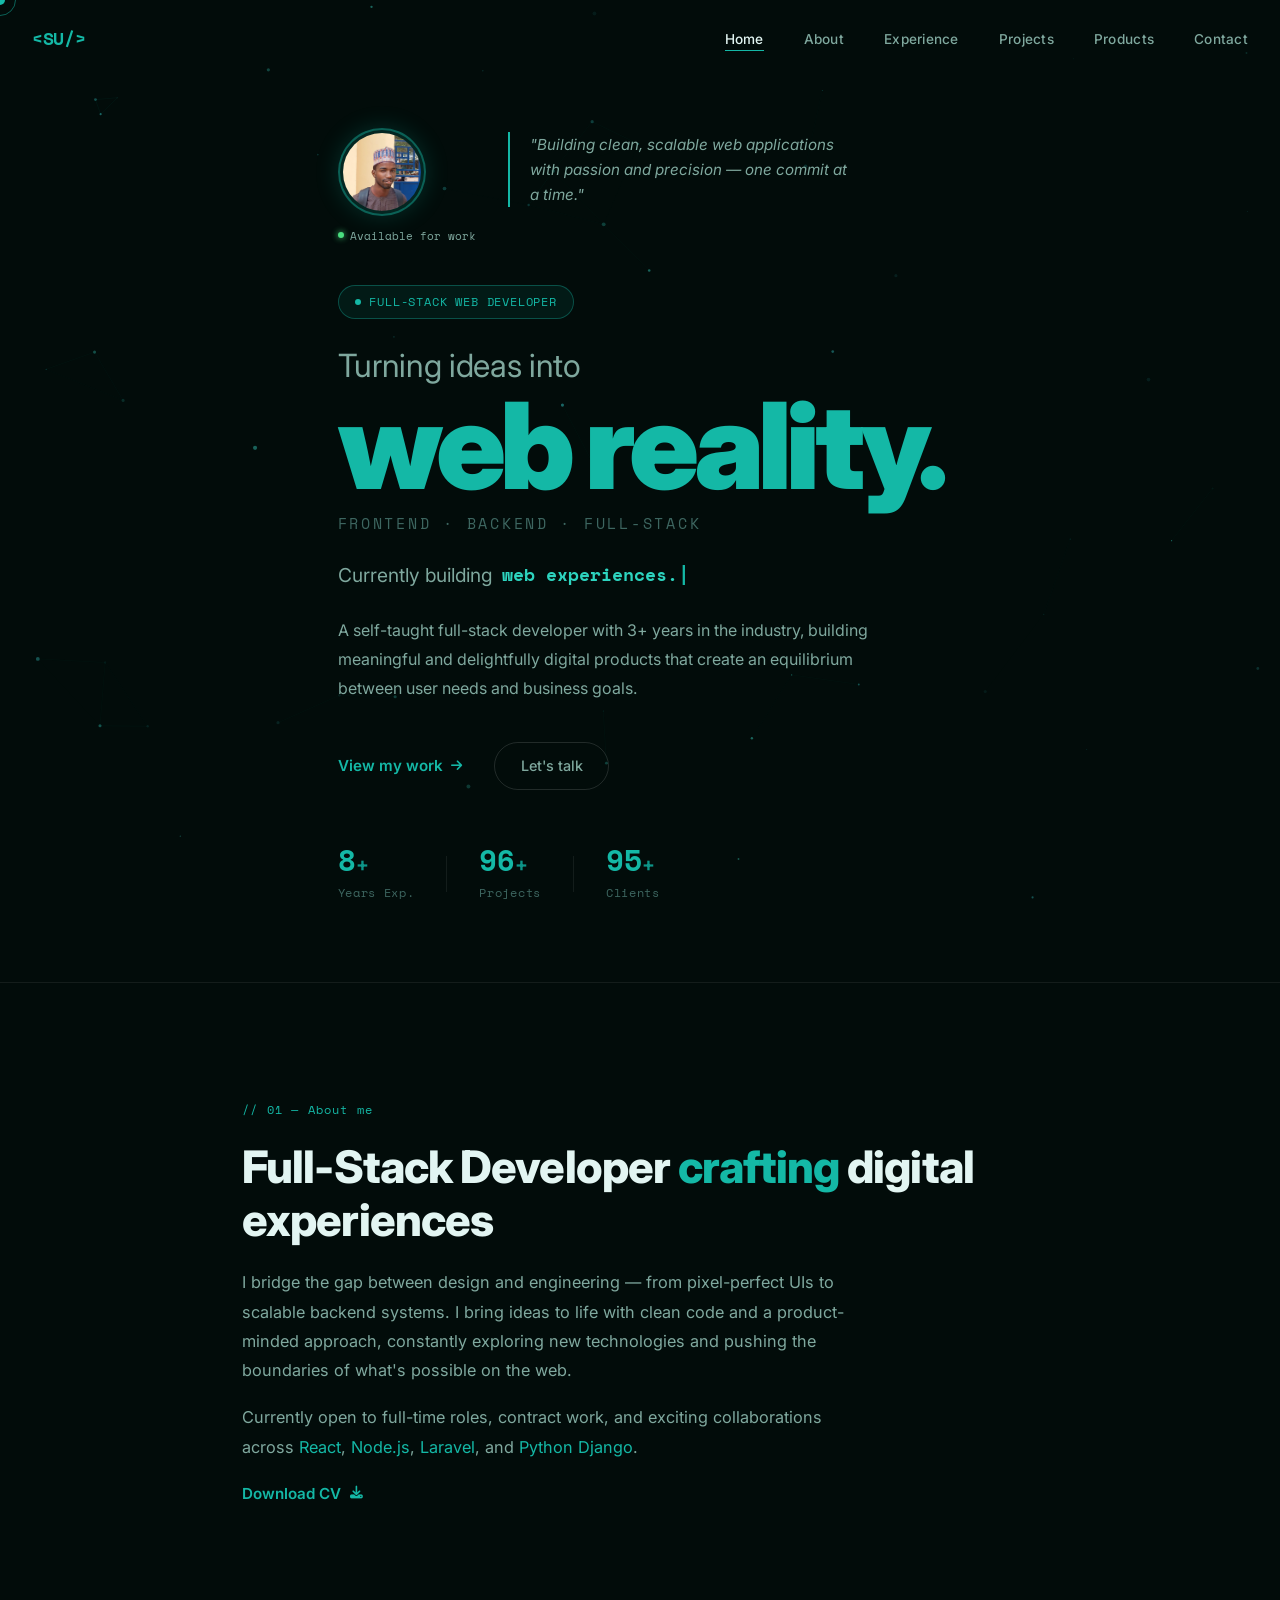
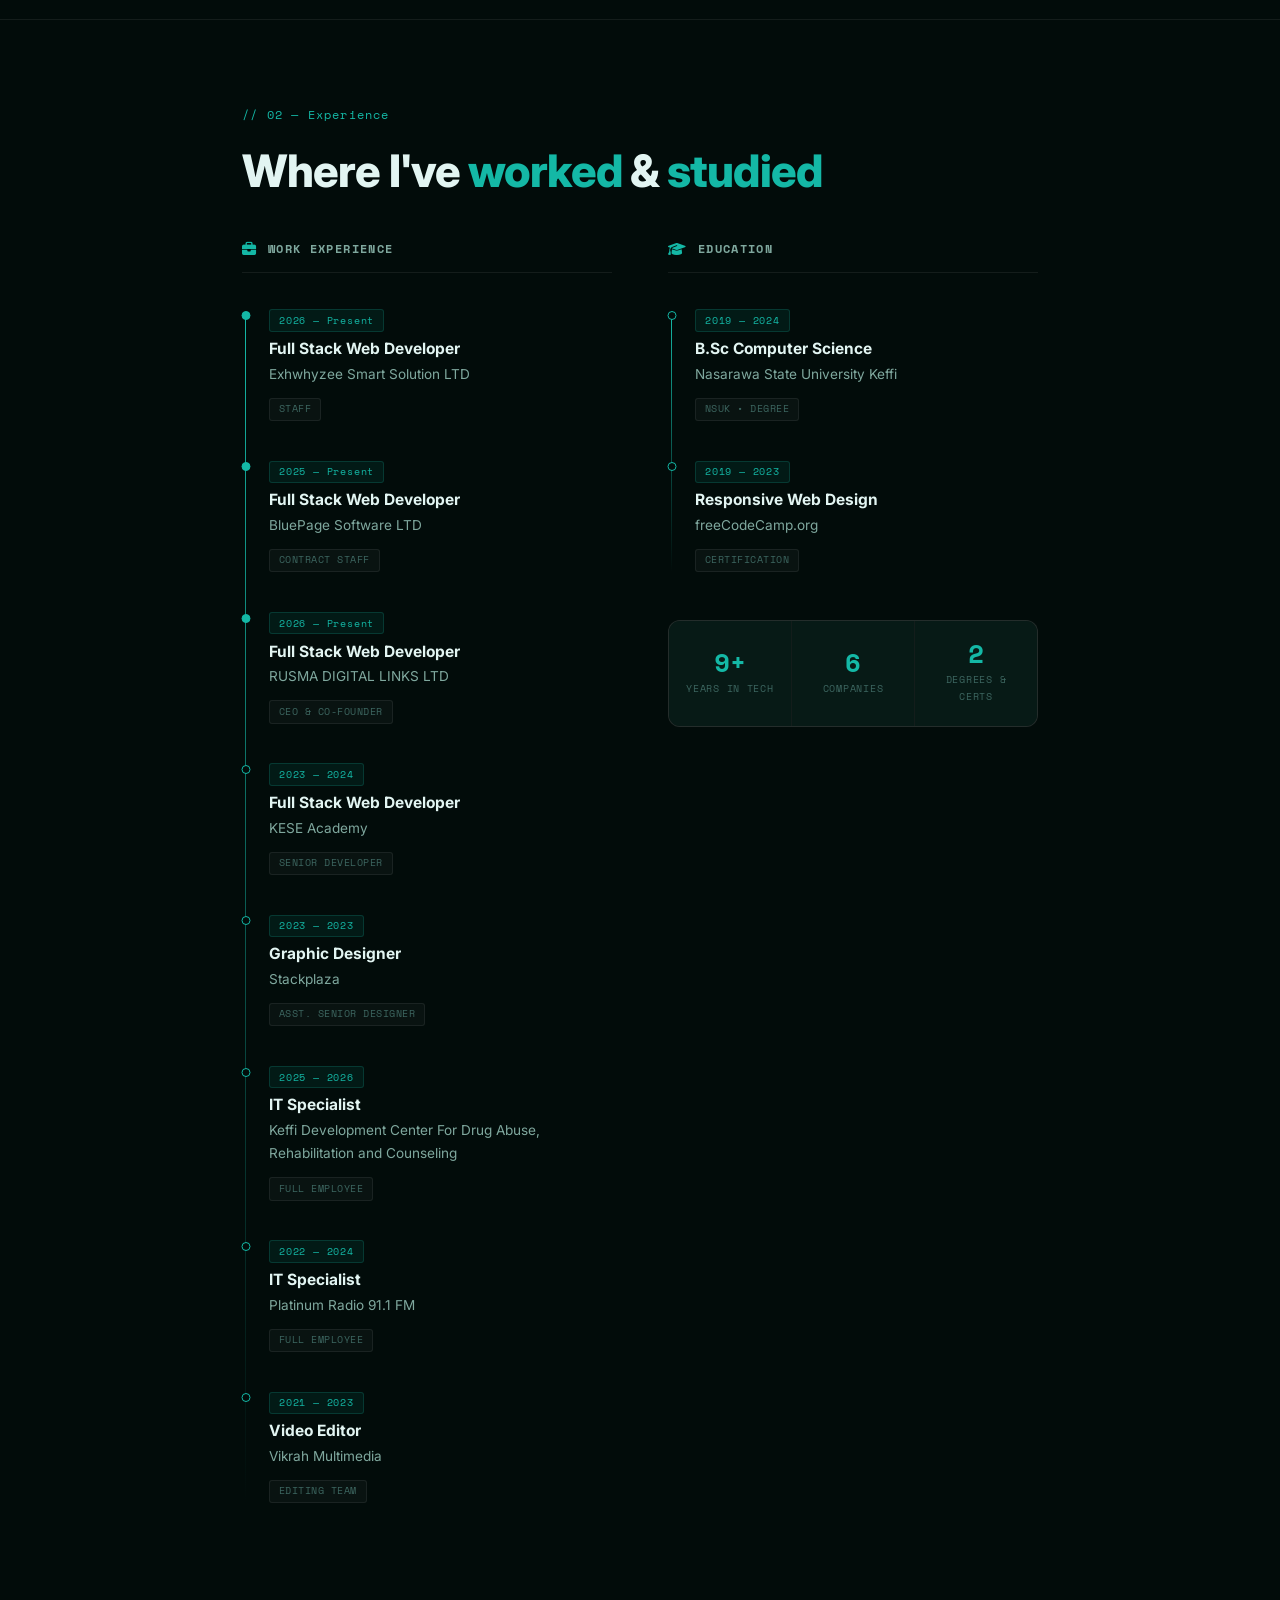
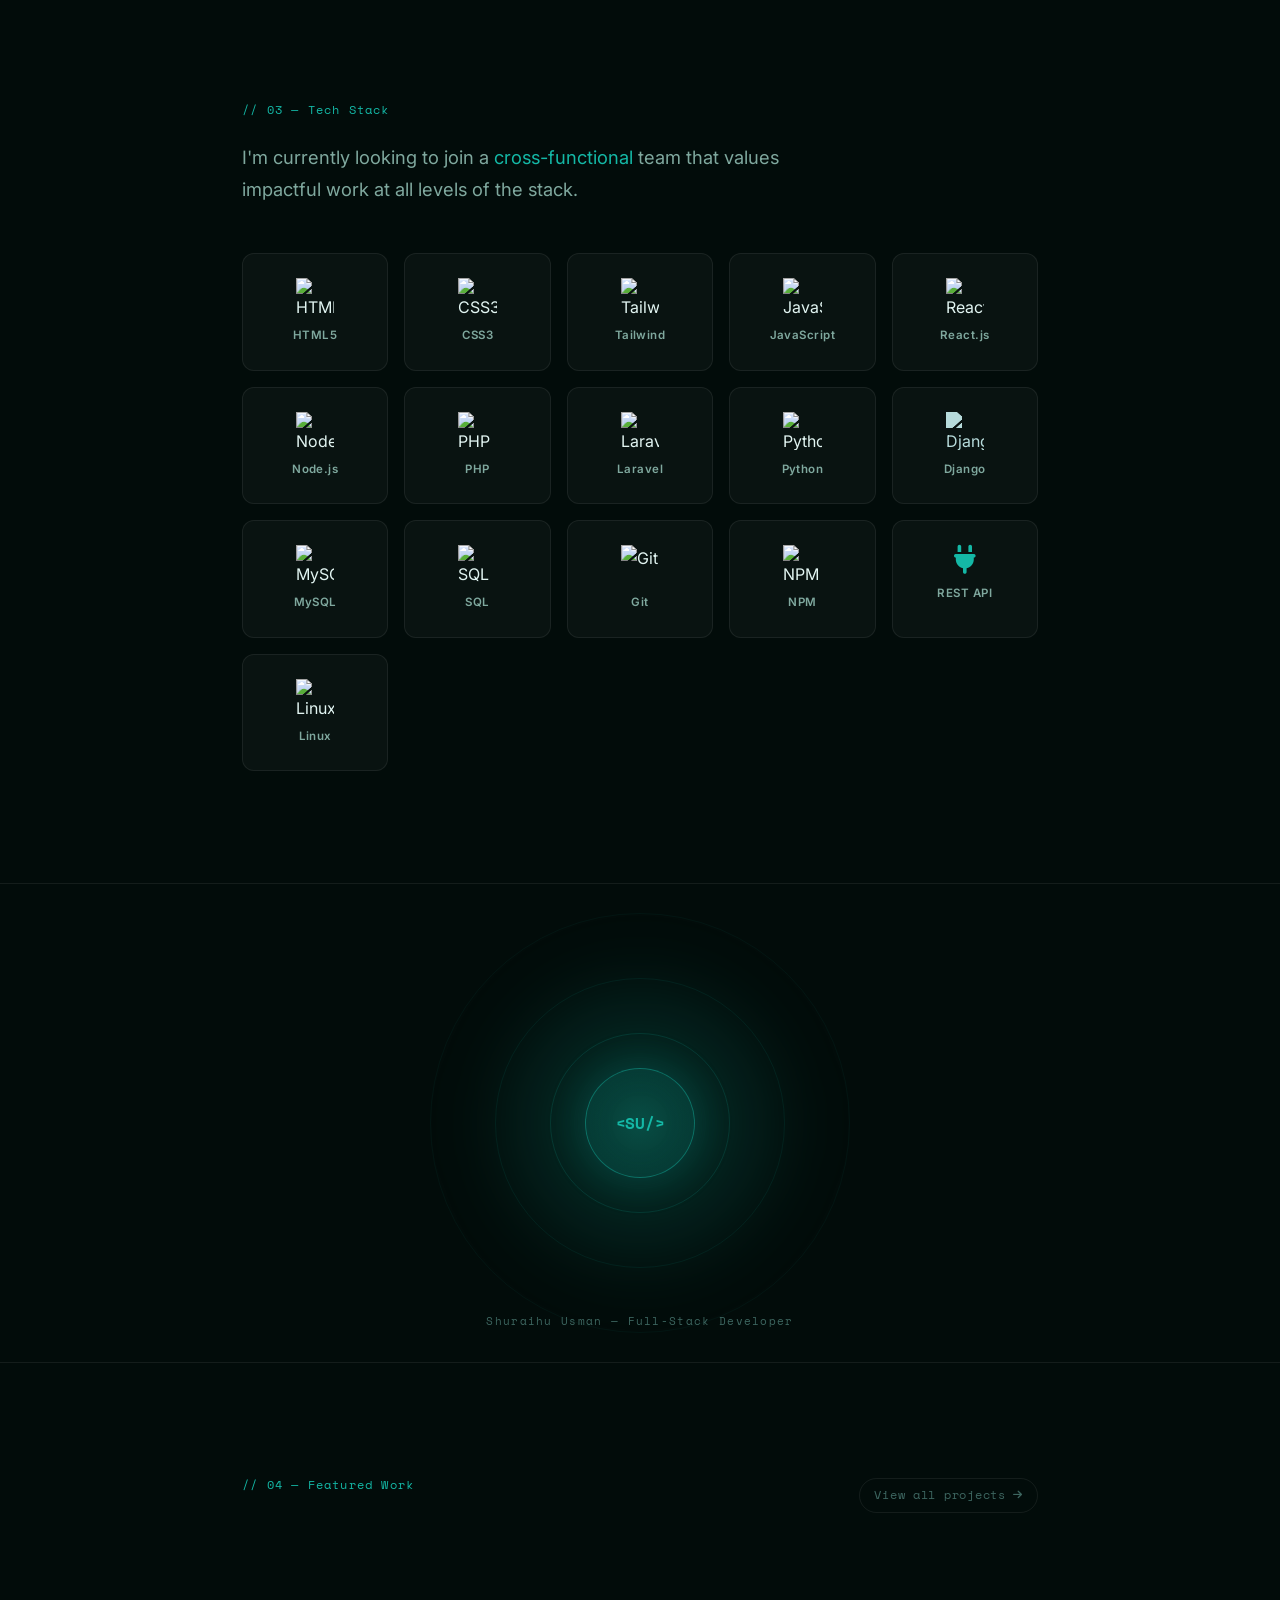
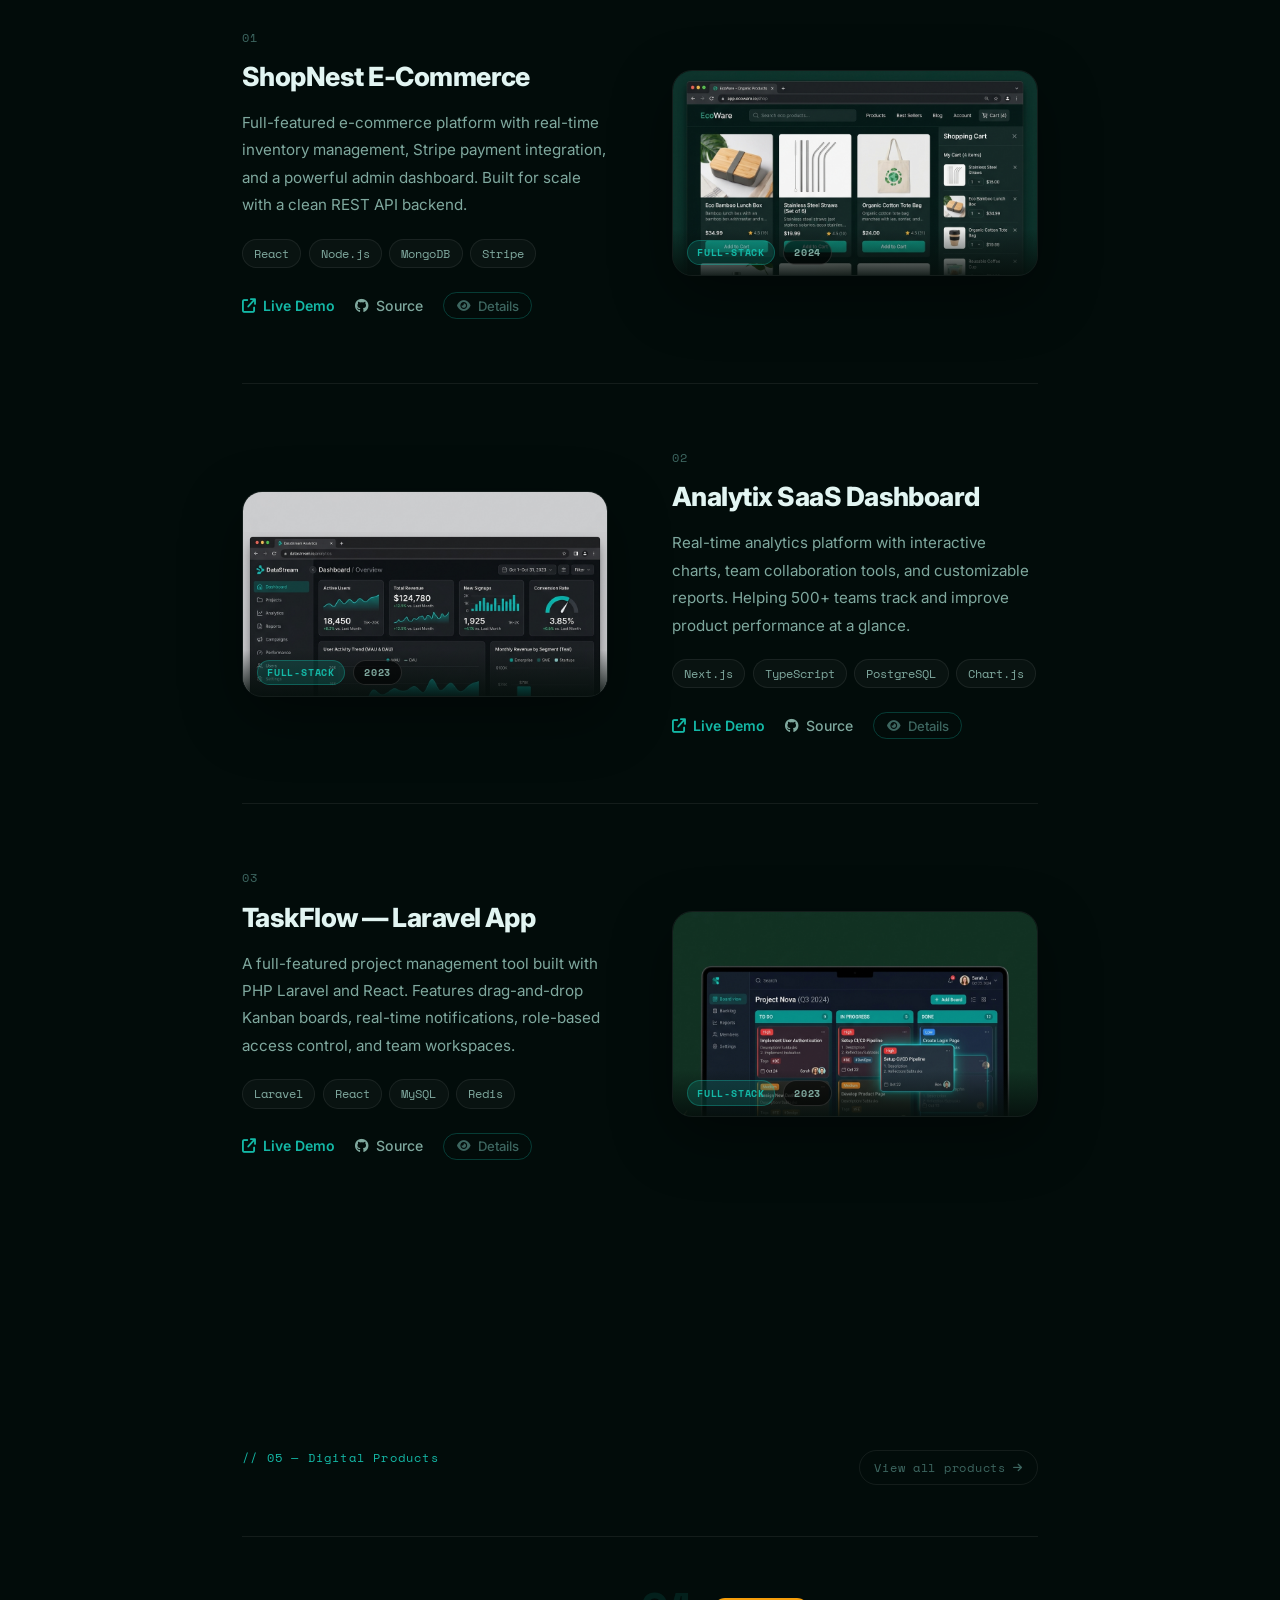
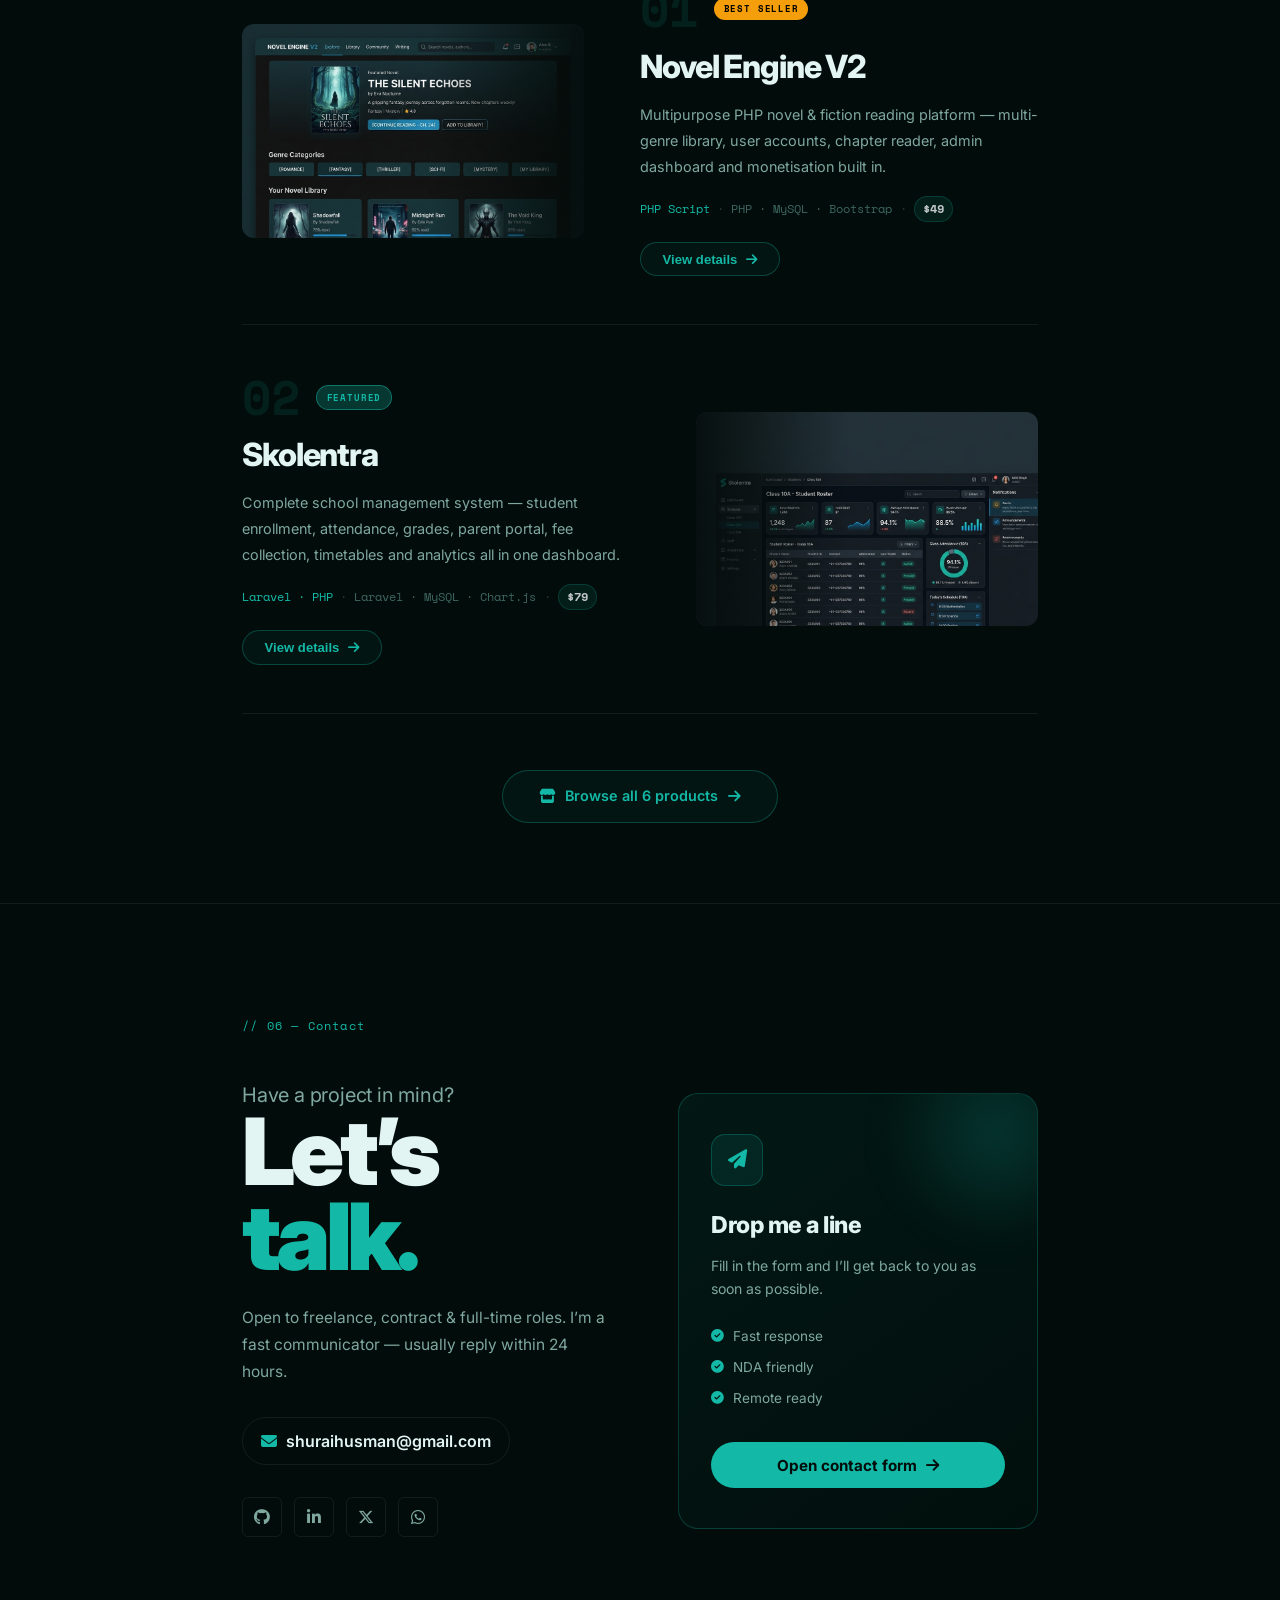
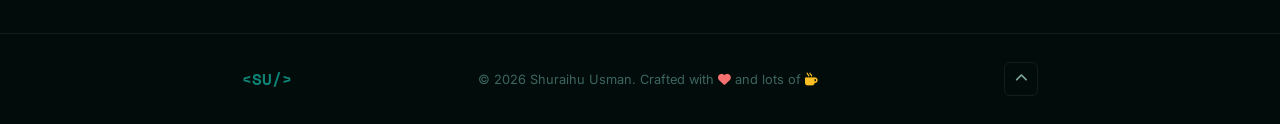
==== commit 62f8de6d: "Add shop page with product listings and functionality - Created shop.html for displaying PHP scripts" ====
--- a/index.html
+++ b/index.html
@@ -15,6 +15,7 @@
   <link rel="stylesheet"
 href="https://cdnjs.cloudflare.com/ajax/libs/font-awesome/6.5.2/css/all.min.css">
   <link rel="stylesheet" href="style.css" />
+  <link rel="stylesheet" href="shop.css" />
 </head>
 
 <body>
@@ -42,6 +43,7 @@
       <li><a href="#about" class="nav-link" data-nav="about">About</a></li>
       <li><a href="#experience" class="nav-link" data-nav="experience">Experience</a></li>
       <li><a href="#projects" class="nav-link" data-nav="projects">Projects</a></li>
+      <li><a href="shop.html" class="nav-link" data-nav="shop">Products</a></li>
       <li><a href="#contact" class="nav-link" data-nav="contact">Contact</a></li>
     </ul>
     <button class="nav-toggle" id="navToggle" aria-label="Toggle menu">
@@ -517,11 +519,101 @@
       </div>
     </section>
 
+    <!-- ═══════════ PRODUCTS ═══════════ -->
+    <section class="idx-products-sec" id="products">
+      <div class="container">
+
+        <div class="proj-sec-header reveal">
+          <span class="sec-label">// 05 &mdash; Digital Products</span>
+          <a href="shop.html" class="proj-view-all" id="viewAllProducts">
+            View all products <i class="fa-solid fa-arrow-right"></i>
+          </a>
+        </div>
+
+        <!-- Product list -->
+        <div class="ip-list">
+
+          <!-- Item 1 — Novel Engine V2 -->
+          <article class="ip-item reveal" id="ipProd1" data-prod="prod1">
+            <div class="ip-visual">
+              <img src="images/product-novel-engine.jpg" alt="Novel Engine V2" class="ip-img" loading="lazy" />
+              <div class="ip-img-fade"></div>
+            </div>
+            <div class="ip-info">
+              <div class="ip-top">
+                <span class="ip-num">01</span>
+                <span class="ip-badge badge-bestseller">Best Seller</span>
+              </div>
+              <h3 class="ip-title">Novel Engine V2</h3>
+              <p class="ip-desc">Multipurpose PHP novel &amp; fiction reading platform — multi-genre library, user accounts, chapter reader, admin dashboard and monetisation built in.</p>
+              <div class="ip-meta-row">
+                <span class="ip-cat">PHP Script</span>
+                <span class="ip-sep">·</span>
+                <span class="ip-tags-inline">PHP &middot; MySQL &middot; Bootstrap</span>
+                <span class="ip-sep">·</span>
+                <span class="ip-price">$49</span>
+              </div>
+              <button class="ip-detail-btn" data-prod="prod1" id="ipDetail1">
+                View details <i class="fa-solid fa-arrow-right"></i>
+              </button>
+            </div>
+          </article>
+
+          <!-- Item 2 — Skolentra -->
+          <article class="ip-item ip-item-rev reveal" id="ipProd2" data-prod="prod2">
+            <div class="ip-visual">
+              <img src="images/product-skolentra.jpg" alt="Skolentra" class="ip-img" loading="lazy" />
+              <div class="ip-img-fade"></div>
+            </div>
+            <div class="ip-info">
+              <div class="ip-top">
+                <span class="ip-num">02</span>
+                <span class="ip-badge badge-featured">Featured</span>
+              </div>
+              <h3 class="ip-title">Skolentra</h3>
+              <p class="ip-desc">Complete school management system — student enrollment, attendance, grades, parent portal, fee collection, timetables and analytics all in one dashboard.</p>
+              <div class="ip-meta-row">
+                <span class="ip-cat">Laravel · PHP</span>
+                <span class="ip-sep">·</span>
+                <span class="ip-tags-inline">Laravel &middot; MySQL &middot; Chart.js</span>
+                <span class="ip-sep">·</span>
+                <span class="ip-price">$79</span>
+              </div>
+              <button class="ip-detail-btn" data-prod="prod2" id="ipDetail2">
+                View details <i class="fa-solid fa-arrow-right"></i>
+              </button>
+            </div>
+          </article>
+
+        </div><!-- /.ip-list -->
+
+        <div class="idx-prod-cta reveal">
+          <a href="shop.html" class="idx-prod-more-btn" id="shopAllBtn">
+            <i class="fa-solid fa-store"></i>
+            Browse all 6 products
+            <i class="fa-solid fa-arrow-right"></i>
+          </a>
+        </div>
+
+      </div>
+    </section>
+
+    <!-- ═══ PRODUCT DETAIL DRAWER (index) ═══ -->
+    <div class="sh-drawer" id="ipDrawer" role="dialog" aria-modal="true" aria-label="Product details">
+      <div class="shd-backdrop" id="ipdBackdrop"></div>
+      <aside class="shd-panel" id="ipdPanel">
+        <button class="shd-close" id="ipdClose" aria-label="Close">
+          <i class="fa-solid fa-xmark"></i>
+        </button>
+        <div class="shd-body" id="ipdBody"><!-- injected by JS --></div>
+      </aside>
+    </div>
+
     <!-- ═══════════ CONTACT ═══════════ -->
     <section class="contact-sec" id="contact">
       <div class="container">
 
-        <span class="sec-label reveal">// 05 &mdash; Contact</span>
+        <span class="sec-label reveal">// 06 &mdash; Contact</span>
 
         <div class="contact-grid reveal">
 
@@ -542,7 +634,7 @@
 
             <div class="social-row">
               <a href="https://github.com/Shuraih-Usman" class="soc-link" id="socialGithub" target="_blank" rel="noopener" aria-label="GitHub"><i class="fa-brands fa-github"></i></a>
-              <a href="https://linkedin.com/in/shuraihusman" class="soc-link" id="socialLinkedin" target="_blank" rel="noopener" aria-label="LinkedIn"><i class="fa-brands fa-linkedin-in"></i></a>
+              <a href="https://www.linkedin.com/in/shuraihu-usman-1120ab411" class="soc-link" id="socialLinkedin" target="_blank" rel="noopener" aria-label="LinkedIn"><i class="fa-brands fa-linkedin-in"></i></a>
               <a href="https://twitter.com/ShuraihUsman" class="soc-link" id="socialTwitter" target="_blank" rel="noopener" aria-label="Twitter/X"><i class="fa-brands fa-x-twitter"></i></a>
               <a href="https://wa.me/234818140419490" class="soc-link" id="socialWhatsapp" target="_blank" rel="noopener" aria-label="WhatsApp"><i class="fa-brands fa-whatsapp"></i></a>
             </div>
--- a/style.css
+++ b/style.css
@@ -768,6 +768,186 @@
    PROJECTS
    ═══════════════════════════════════════════════════════════ */
 .projects-sec { padding: 7rem 0; }
+
+/* ═══════════════════════════════════════════════════════════
+   INDEX — PRODUCTS EDITORIAL LIST
+   ═══════════════════════════════════════════════════════════ */
+.idx-products-sec { padding: 7rem 0 5rem; }
+
+/* List wrapper — stacked rows */
+.ip-list {
+  display: flex;
+  flex-direction: column;
+  gap: 0;
+  margin-bottom: 3rem;
+}
+
+/* Single list row */
+.ip-item {
+  display: grid;
+  grid-template-columns: 1fr 1fr;
+  align-items: center;
+  gap: 0;
+  border-top: 1px solid var(--border);
+  padding: 3rem 0;
+  cursor: default;
+  transition: border-color .3s ease;
+  position: relative;
+}
+.ip-list .ip-item:last-child { border-bottom: 1px solid var(--border); }
+
+/* Hover: teal tint on the border */
+.ip-item:hover { border-color: rgba(20,184,166,0.35); }
+.ip-item::before {
+  content: '';
+  position: absolute;
+  left: 0; right: 0; top: -1px;
+  height: 1px;
+  background: var(--teal);
+  transform: scaleX(0);
+  transform-origin: left;
+  transition: transform .5s var(--ease);
+}
+.ip-item:hover::before { transform: scaleX(1); }
+
+/* Reversed row: image right, text left */
+.ip-item-rev { direction: rtl; }
+.ip-item-rev > * { direction: ltr; }
+
+/* ── Image panel ── */
+.ip-visual {
+  position: relative;
+  aspect-ratio: 16/10;
+  overflow: hidden;
+  border-radius: var(--r-md);
+}
+.ip-item:not(.ip-item-rev) .ip-visual { margin-right: 3.5rem; }
+.ip-item-rev .ip-visual               { margin-left: 3.5rem; }
+
+.ip-img {
+  width: 100%; height: 100%;
+  object-fit: cover; object-position: top center;
+  display: block;
+  transition: transform .7s var(--ease);
+}
+.ip-item:hover .ip-img { transform: scale(1.05); }
+
+/* Subtle edge fade toward text side */
+.ip-img-fade {
+  position: absolute; inset: 0;
+  background: linear-gradient(to right, transparent 55%, rgba(2,10,8,0.85) 100%);
+  pointer-events: none;
+}
+.ip-item-rev .ip-img-fade {
+  background: linear-gradient(to left, transparent 55%, rgba(2,10,8,0.85) 100%);
+}
+
+/* ── Info panel ── */
+.ip-info {
+  display: flex; flex-direction: column;
+  gap: 1rem;
+}
+
+/* Number + badge row */
+.ip-top { display: flex; align-items: center; gap: 1rem; }
+.ip-num {
+  font-family: var(--mono);
+  font-size: 3rem; font-weight: 700; line-height: 1;
+  color: rgba(20,184,166,0.12);
+  transition: color .3s ease;
+}
+.ip-item:hover .ip-num { color: rgba(20,184,166,0.25); }
+
+/* Badge — reuse shop badge styles */
+.ip-badge {
+  font-family: var(--mono); font-size: .58rem; font-weight: 700;
+  letter-spacing: .09em; text-transform: uppercase;
+  padding: .2rem .6rem; border-radius: 50px;
+}
+
+/* Title */
+.ip-title {
+  font-size: clamp(1.5rem, 3.5vw, 2rem);
+  font-weight: 800; letter-spacing: -.035em; line-height: 1.15;
+}
+
+/* Short description */
+.ip-desc {
+  font-size: .9rem; color: var(--subtle);
+  line-height: 1.8; max-width: 420px;
+}
+
+/* Inline meta: Category · Tags · Price */
+.ip-meta-row {
+  display: flex; align-items: center; flex-wrap: wrap;
+  gap: .45rem;
+  font-size: .75rem; font-family: var(--mono);
+}
+.ip-cat        { color: var(--teal); }
+.ip-sep        { color: rgba(255,255,255,0.18); }
+.ip-tags-inline{ color: var(--muted); }
+.ip-price {
+  color: rgba(255,255,255,0.75); font-weight: 700;
+  background: rgba(20,184,166,0.1);
+  border: 1px solid rgba(20,184,166,0.2);
+  padding: .12rem .5rem; border-radius: 50px;
+}
+
+/* View details button */
+.ip-detail-btn {
+  display: inline-flex; align-items: center; gap: .55rem;
+  align-self: flex-start;
+  padding: .55rem 1.35rem;
+  border: 1px solid rgba(20,184,166,0.3);
+  border-radius: 50px;
+  font-size: .82rem; font-weight: 600; color: var(--teal);
+  background: rgba(20,184,166,0.05);
+  cursor: pointer;
+  transition: all .3s var(--bounce);
+  margin-top: .25rem;
+}
+.ip-detail-btn i { transition: transform .3s var(--ease); }
+.ip-detail-btn:hover {
+  background: rgba(20,184,166,0.14);
+  box-shadow: 0 4px 20px rgba(20,184,166,0.18);
+  transform: translateX(3px);
+}
+.ip-detail-btn:hover i { transform: translateX(4px); }
+
+/* "Browse all" CTA */
+.idx-prod-cta { text-align: center; padding-top: .5rem; }
+.idx-prod-more-btn {
+  display: inline-flex; align-items: center; gap: .65rem;
+  padding: .85rem 2.2rem;
+  border: 1px solid rgba(20,184,166,0.3);
+  border-radius: 50px;
+  font-size: .9rem; font-weight: 600; color: var(--teal);
+  background: rgba(20,184,166,0.05);
+  transition: all .3s var(--bounce);
+}
+.idx-prod-more-btn i:last-child { transition: transform .3s var(--ease); }
+.idx-prod-more-btn:hover {
+  background: rgba(20,184,166,0.12);
+  box-shadow: 0 6px 28px rgba(20,184,166,0.2);
+  transform: translateY(-2px);
+}
+.idx-prod-more-btn:hover i:last-child { transform: translateX(4px); }
+
+/* ── Responsive ── */
+@media (max-width: 768px) {
+  .ip-item {
+    grid-template-columns: 1fr;
+    gap: 1.75rem; padding: 2.25rem 0;
+  }
+  .ip-item-rev { direction: ltr; }
+  .ip-item:not(.ip-item-rev) .ip-visual,
+  .ip-item-rev .ip-visual { margin: 0; }
+  .ip-img-fade,
+  .ip-item-rev .ip-img-fade {
+    background: linear-gradient(to bottom, transparent 60%, rgba(2,10,8,0.75) 100%);
+  }
+  .ip-num { font-size: 2rem; }
+}
 
 /* Section header row */
 .proj-sec-header {
--- a/shop.css
+++ b/shop.css
@@ -0,0 +1,688 @@
+/* ═══════════════════════════════════════════════════════════
+   SHOP / PRODUCTS PAGE  ·  shop.css
+   ═══════════════════════════════════════════════════════════ */
+
+/* ─────────────────── HERO ─────────────────── */
+.sh-hero {
+  position: relative;
+  padding: 9rem 0 5rem;
+  overflow: hidden;
+}
+.sh-hero::after {
+  content: '';
+  position: absolute;
+  bottom: 0; left: 0; right: 0; height: 1px;
+  background: linear-gradient(90deg, transparent 0%, rgba(20,184,166,0.3) 50%, transparent 100%);
+}
+.sh-hero-glow {
+  position: absolute;
+  top: -30%; right: -10%;
+  width: 700px; height: 700px;
+  background: radial-gradient(ellipse, rgba(20,184,166,0.1) 0%, transparent 60%);
+  pointer-events: none;
+}
+.sh-hero-glow-2 {
+  position: absolute;
+  bottom: -20%; left: -5%;
+  width: 500px; height: 500px;
+  background: radial-gradient(ellipse, rgba(20,184,166,0.05) 0%, transparent 65%);
+  pointer-events: none;
+}
+.sh-eyebrow {
+  display: flex; align-items: center; gap: .6rem;
+  margin-bottom: 1.5rem;
+}
+.sh-eyebrow-line {
+  width: 2rem; height: 1px; background: var(--teal);
+}
+.sh-title {
+  margin: 0 0 1.25rem;
+  line-height: 1;
+}
+.sh-t1 {
+  display: block;
+  font-size: clamp(.85rem, 2vw, 1.05rem);
+  font-weight: 400; color: var(--subtle);
+  letter-spacing: .01em; margin-bottom: .5rem;
+}
+.sh-t2 {
+  display: block;
+  font-family: var(--display);
+  font-size: clamp(3rem, 8vw, 6.5rem);
+  font-weight: 900; letter-spacing: -.04em;
+  background: linear-gradient(120deg, #fff 20%, rgba(20,184,166,0.55) 100%);
+  -webkit-background-clip: text; -webkit-text-fill-color: transparent;
+  background-clip: text; line-height: 1;
+}
+.sh-dot { -webkit-text-fill-color: var(--teal); color: var(--teal); }
+
+.sh-hero-body {
+  display: grid;
+  grid-template-columns: 1fr auto;
+  align-items: flex-end;
+  gap: 3rem;
+  margin-top: 1.5rem;
+}
+.sh-subtitle {
+  max-width: 520px;
+  font-size: .97rem;
+  color: var(--subtle);
+  line-height: 1.85;
+}
+.sh-trust {
+  display: flex; flex-direction: column; gap: .55rem;
+  flex-shrink: 0;
+}
+.sh-trust-item {
+  display: flex; align-items: center; gap: .65rem;
+  font-family: var(--mono); font-size: .7rem;
+  color: rgba(255,255,255,0.45);
+}
+.sh-trust-item i {
+  width: 28px; height: 28px;
+  background: rgba(20,184,166,0.1);
+  border: 1px solid rgba(20,184,166,0.2);
+  border-radius: 8px;
+  display: flex; align-items: center; justify-content: center;
+  color: var(--teal); font-size: .65rem; flex-shrink: 0;
+}
+@media (max-width: 680px) {
+  .sh-hero-body { grid-template-columns: 1fr; }
+  .sh-trust { flex-direction: row; flex-wrap: wrap; }
+}
+
+/* ─────────────────── TOOLBAR ─────────────────── */
+.sh-toolbar-wrap {
+  position: sticky; top: 64px; z-index: 200;
+  background: rgba(3,10,8,0.9);
+  backdrop-filter: blur(20px) saturate(180%);
+  border-bottom: 1px solid rgba(255,255,255,0.06);
+  transition: box-shadow .3s ease;
+}
+.sh-toolbar-wrap.is-stuck {
+  box-shadow: 0 12px 48px rgba(0,0,0,0.5),
+              0 1px 0 rgba(20,184,166,0.15);
+}
+.sh-toolbar {
+  display: flex; align-items: center;
+  gap: 1.5rem; padding: .9rem 0;
+  flex-wrap: wrap;
+}
+
+/* Filter pills */
+.sh-filters { display: flex; gap: .35rem; flex-wrap: wrap; flex: 1; }
+.shf-btn {
+  display: inline-flex; align-items: center; gap: .45rem;
+  padding: .38rem 1rem;
+  border-radius: 6px;
+  font-size: .72rem; font-family: var(--mono); font-weight: 500;
+  letter-spacing: .04em;
+  border: 1px solid rgba(255,255,255,0.08);
+  background: rgba(255,255,255,0.03);
+  color: rgba(255,255,255,0.4); cursor: pointer;
+  transition: all .2s ease;
+  white-space: nowrap;
+}
+.shf-btn:hover {
+  background: rgba(20,184,166,0.08);
+  border-color: rgba(20,184,166,0.3);
+  color: rgba(255,255,255,0.75);
+}
+.shf-btn.active {
+  background: rgba(20,184,166,0.15);
+  border-color: rgba(20,184,166,0.45);
+  color: var(--teal);
+  box-shadow: 0 0 12px rgba(20,184,166,0.15);
+}
+.shf-count {
+  background: rgba(255,255,255,0.08);
+  border-radius: 4px;
+  padding: .05rem .35rem;
+  font-size: .62rem; font-weight: 700;
+  min-width: 16px; text-align: center;
+}
+.shf-btn.active .shf-count {
+  background: rgba(20,184,166,0.2);
+}
+
+/* Divider between filters and sort */
+.sh-toolbar-sep {
+  width: 1px; height: 24px;
+  background: rgba(255,255,255,0.08);
+  flex-shrink: 0;
+}
+
+/* Sort — custom select */
+.sh-sort {
+  position: relative;
+  display: flex; align-items: center;
+  flex-shrink: 0;
+}
+.sh-sort-label {
+  font-family: var(--mono); font-size: .68rem;
+  color: rgba(255,255,255,0.3);
+  margin-right: .5rem; white-space: nowrap;
+}
+.sh-sort select {
+  appearance: none; -webkit-appearance: none;
+  background: rgba(255,255,255,0.04);
+  border: 1px solid rgba(255,255,255,0.1);
+  border-radius: 8px;
+  color: rgba(255,255,255,0.65);
+  font-size: .72rem; font-family: var(--mono);
+  font-weight: 500;
+  padding: .42rem 2.2rem .42rem .9rem;
+  cursor: pointer;
+  transition: border-color .2s, background .2s;
+  outline: none;
+}
+.sh-sort select:focus,
+.sh-sort select:hover {
+  border-color: rgba(20,184,166,0.4);
+  background: rgba(20,184,166,0.07);
+  color: rgba(255,255,255,0.85);
+}
+/* Style the dropdown options */
+.sh-sort select option {
+  background: #050f0c;
+  color: rgba(255,255,255,0.8);
+}
+.sh-sort-icon {
+  position: absolute; right: .7rem;
+  color: rgba(255,255,255,0.3); font-size: .58rem; pointer-events: none;
+  transition: color .2s;
+}
+.sh-sort:hover .sh-sort-icon,
+.sh-sort select:focus + .sh-sort-icon { color: var(--teal); }
+
+/* Results count */
+.sh-results-count {
+  font-family: var(--mono); font-size: .68rem;
+  color: rgba(255,255,255,0.3);
+  white-space: nowrap; flex-shrink: 0;
+}
+.sh-results-count span { color: var(--teal); font-weight: 700; }
+
+/* ─────────────────── GRID SECTION ─────────────────── */
+.sh-grid-sec { padding: 3.5rem 0 7rem; }
+
+/* ─────────────────── PRODUCT CARD ─────────────────── */
+/* Horizontal landscape card — entirely different from project cards */
+.sh-grid {
+  display: flex;
+  flex-direction: column;
+  gap: 0;
+}
+
+.shcard {
+  display: grid;
+  grid-template-columns: 340px 1fr;
+  align-items: stretch;
+  border-top: 1px solid rgba(255,255,255,0.06);
+  cursor: pointer;
+  position: relative;
+  opacity: 0; transform: translateY(16px);
+  transition: opacity .5s ease, transform .5s var(--bounce);
+}
+.sh-grid .shcard:last-child { border-bottom: 1px solid rgba(255,255,255,0.06); }
+
+.shcard.shcard-in { opacity: 1; transform: translateY(0); }
+
+/* Left accent bar — appears on hover */
+.shcard::before {
+  content: '';
+  position: absolute; left: 0; top: 0; bottom: 0;
+  width: 2px;
+  background: var(--teal);
+  transform: scaleY(0);
+  transform-origin: bottom;
+  transition: transform .4s cubic-bezier(0.4,0,0.2,1);
+}
+.shcard:hover::before { transform: scaleY(1); }
+
+/* Background glow on hover */
+.shcard::after {
+  content: '';
+  position: absolute; inset: 0;
+  background: linear-gradient(90deg, rgba(20,184,166,0.04) 0%, transparent 50%);
+  opacity: 0; pointer-events: none;
+  transition: opacity .35s ease;
+}
+.shcard:hover::after { opacity: 1; }
+
+/* ── Image column ── */
+.shcard-img-wrap {
+  position: relative;
+  aspect-ratio: unset;
+  overflow: hidden;
+  background: rgba(5,15,12,0.8);
+  margin: 1.5rem 0 1.5rem 1.5rem;
+  border-radius: 10px;
+  border: 1px solid rgba(255,255,255,0.06);
+}
+.shcard-img {
+  width: 100%; height: 100%;
+  object-fit: cover; object-position: top center;
+  display: block;
+  transition: transform .7s var(--ease);
+}
+.shcard:hover .shcard-img { transform: scale(1.06); }
+
+/* Badges overlaid on image */
+.shcard-badge-wrap {
+  position: absolute; top: .65rem; left: .65rem;
+  display: flex; gap: .35rem;
+  z-index: 2;
+}
+.shcard-badge {
+  font-family: var(--mono); font-size: .55rem; font-weight: 700;
+  letter-spacing: .07em; text-transform: uppercase;
+  padding: .18rem .52rem; border-radius: 4px;
+}
+.badge-bestseller { background: #f59e0b; color: #000; }
+.badge-featured    { background: rgba(20,184,166,0.25); border: 1px solid rgba(20,184,166,0.5); color: var(--teal); }
+.badge-new         { background: rgba(99,102,241,0.25); border: 1px solid rgba(99,102,241,0.5); color: #818cf8; }
+.badge-hot         { background: rgba(239,68,68,0.25); border: 1px solid rgba(239,68,68,0.5); color: #f87171; }
+
+/* Image right-edge fade */
+.shcard-img-fade {
+  position: absolute; inset: 0;
+  background: linear-gradient(to right, transparent 60%, rgba(3,10,8,0.5) 100%);
+  pointer-events: none;
+}
+
+/* ── Info column ── */
+.shcard-body {
+  display: flex; flex-direction: column;
+  padding: 2rem 2rem 2rem 2rem;
+  gap: .85rem;
+  position: relative; z-index: 1;
+}
+.shcard-head {
+  display: flex; align-items: flex-start;
+  justify-content: space-between; gap: 1rem;
+}
+.shcard-head-left { display: flex; flex-direction: column; gap: .3rem; }
+.shcard-cat {
+  font-family: var(--mono); font-size: .6rem; color: var(--teal);
+  letter-spacing: .12em; text-transform: uppercase;
+}
+.shcard-name {
+  font-size: clamp(1.1rem, 2vw, 1.4rem); font-weight: 800;
+  letter-spacing: -.03em; line-height: 1.2;
+}
+
+/* Price block — top-right of info */
+.shcard-price-block {
+  text-align: right; flex-shrink: 0;
+}
+.shcard-price {
+  display: block;
+  font-family: var(--display); font-size: 1.85rem; font-weight: 900;
+  color: var(--teal); line-height: 1;
+}
+.shcard-old-price {
+  font-size: .75rem; color: rgba(255,255,255,0.3);
+  text-decoration: line-through; font-family: var(--mono);
+}
+
+/* Tagline */
+.shcard-tagline {
+  font-size: .82rem; color: var(--subtle); line-height: 1.7;
+  max-width: 400px;
+}
+
+/* Rating + sales row */
+.shcard-meta {
+  display: flex; align-items: center; gap: .6rem;
+  font-size: .72rem;
+}
+.shcard-stars { color: #f59e0b; letter-spacing: .03em; font-size: .7rem; }
+.shcard-rating-val { font-weight: 700; color: rgba(255,255,255,0.75); font-family: var(--mono); }
+.shcard-reviews { color: rgba(255,255,255,0.3); }
+.shcard-meta-sep { color: rgba(255,255,255,0.12); }
+.shcard-sales { color: rgba(255,255,255,0.3); font-family: var(--mono); }
+
+/* Tags */
+.shcard-tags {
+  display: flex; flex-wrap: wrap; gap: .3rem; margin-top: auto;
+}
+.shcard-tags span {
+  padding: .2rem .6rem;
+  background: rgba(255,255,255,0.03);
+  border: 1px solid rgba(255,255,255,0.07);
+  border-radius: 4px;
+  font-size: .6rem; font-family: var(--mono); color: rgba(255,255,255,0.3);
+  letter-spacing: .03em;
+}
+
+/* Footer row: sales count + CTA */
+.shcard-footer {
+  display: flex; align-items: center; justify-content: space-between;
+  padding-top: .85rem;
+  border-top: 1px solid rgba(255,255,255,0.05);
+  margin-top: .25rem;
+  gap: 1rem;
+}
+.shcard-sales-badge {
+  display: flex; align-items: center; gap: .45rem;
+  font-family: var(--mono); font-size: .68rem; color: rgba(255,255,255,0.28);
+}
+.shcard-sales-badge i { color: var(--teal); font-size: .6rem; }
+
+.shcard-ctas { display: flex; gap: .6rem; }
+.shcard-btn-buy {
+  display: inline-flex; align-items: center; gap: .4rem;
+  padding: .52rem 1.25rem;
+  background: var(--teal); color: var(--bg);
+  border-radius: 7px; font-size: .78rem; font-weight: 700;
+  transition: all .25s var(--bounce);
+  white-space: nowrap;
+}
+.shcard-btn-buy:hover {
+  background: var(--teal-d);
+  box-shadow: 0 4px 18px rgba(20,184,166,0.4);
+  transform: translateY(-1px);
+}
+.shcard-btn-demo {
+  display: inline-flex; align-items: center; gap: .4rem;
+  padding: .52rem 1.1rem;
+  border: 1px solid rgba(255,255,255,0.1);
+  border-radius: 7px; font-size: .78rem; font-weight: 500;
+  color: rgba(255,255,255,0.45);
+  transition: all .22s ease; white-space: nowrap;
+}
+.shcard-btn-demo:hover {
+  border-color: rgba(20,184,166,0.35);
+  color: var(--teal);
+  background: rgba(20,184,166,0.07);
+}
+
+/* ── Mobile: stack vertically ── */
+@media (max-width: 860px) {
+  .shcard {
+    grid-template-columns: 1fr;
+  }
+  .shcard-img-wrap {
+    margin: 1.25rem 1.25rem 0;
+    aspect-ratio: 16/9;
+  }
+  .shcard-body { padding: 1.25rem 1.25rem 1.5rem; }
+  .shcard-price { font-size: 1.5rem; }
+}
+
+/* ─────────────────── NO RESULTS ─────────────────── */
+.sh-no-results {
+  text-align: center; padding: 5rem 0;
+  color: var(--muted);
+}
+.sh-no-results i { font-size: 3rem; margin-bottom: 1rem; display: block; opacity: .4; }
+.sh-no-results p { font-size: 1rem; margin-bottom: 1.5rem; color: var(--subtle); }
+.sh-no-results button {
+  padding: .65rem 1.5rem; border-radius: 7px;
+  border: 1px solid rgba(20,184,166,0.3);
+  color: var(--teal); cursor: pointer;
+  font-size: .82rem; font-family: var(--mono);
+  background: rgba(20,184,166,0.06);
+  transition: all .25s ease;
+}
+.sh-no-results button:hover { background: rgba(20,184,166,0.12); box-shadow: 0 4px 16px rgba(20,184,166,0.2); }
+
+/* ─────────────────── CTA STRIP ─────────────────── */
+.sh-cta-strip {
+  position: relative;
+  overflow: hidden;
+  border-top: 1px solid rgba(255,255,255,0.06);
+  padding: 5rem 0;
+}
+.sh-cta-strip::before {
+  content: '';
+  position: absolute; inset: 0;
+  background:
+    radial-gradient(ellipse at 70% 50%, rgba(20,184,166,0.08) 0%, transparent 60%),
+    linear-gradient(135deg, rgba(20,184,166,0.04) 0%, transparent 50%);
+  pointer-events: none;
+}
+.sh-cta-inner {
+  position: relative; z-index: 1;
+  display: flex; align-items: center; justify-content: space-between;
+  gap: 2.5rem; flex-wrap: wrap;
+}
+.sh-cta-kicker {
+  font-family: var(--mono); font-size: .65rem; color: var(--teal);
+  letter-spacing: .14em; text-transform: uppercase;
+  margin-bottom: .6rem;
+}
+.sh-cta-text h3 {
+  font-size: clamp(1.6rem, 4vw, 2.4rem);
+  font-weight: 800; letter-spacing: -.04em; line-height: 1.15; margin-bottom: .6rem;
+}
+.sh-cta-text h3 .teal { color: var(--teal); }
+.sh-cta-text p { color: var(--subtle); font-size: .9rem; max-width: 400px; line-height: 1.7; }
+.sh-cta-right { display: flex; flex-direction: column; gap: .75rem; align-items: flex-start; }
+.sh-cta-btn {
+  display: inline-flex; align-items: center; gap: .6rem;
+  padding: .9rem 2rem;
+  background: var(--teal); color: var(--bg);
+  border-radius: 10px; font-size: .92rem; font-weight: 700;
+  white-space: nowrap;
+  transition: all .3s var(--bounce);
+}
+.sh-cta-btn:hover {
+  background: var(--teal-d);
+  box-shadow: 0 8px 36px rgba(20,184,166,0.4);
+  transform: translateY(-2px);
+}
+.sh-cta-note {
+  font-family: var(--mono); font-size: .65rem;
+  color: rgba(255,255,255,0.25);
+}
+@media (max-width: 768px) {
+  .sh-cta-inner { flex-direction: column; }
+  .sh-cta-text h3 { font-size: clamp(1.4rem, 6vw, 1.9rem); }
+  .sh-cta-text p { max-width: 100%; }
+  .sh-cta-right { width: 100%; }
+  .sh-cta-btn { width: 100%; justify-content: center; }
+}
+
+/* ═══════════════════════════════════════════════════════════
+   PRODUCT DETAIL DRAWER
+   ═══════════════════════════════════════════════════════════ */
+.sh-drawer {
+  position: fixed; inset: 0; z-index: 3000; visibility: hidden;
+}
+.sh-drawer.shd-open { visibility: visible; }
+.shd-backdrop {
+  position: absolute; inset: 0;
+  background: rgba(0,5,4,.8); backdrop-filter: blur(10px);
+  opacity: 0; cursor: pointer;
+  transition: opacity .35s ease;
+}
+.sh-drawer.shd-open .shd-backdrop { opacity: 1; }
+.shd-panel {
+  position: absolute; right: 0; top: 0; bottom: 0;
+  width: min(720px, 96vw);
+  background: #050f0c;
+  border-left: 1px solid rgba(20,184,166,0.12);
+  display: flex; flex-direction: column;
+  overflow: hidden;
+  transform: translateX(105%);
+  transition: transform .44s cubic-bezier(0.32,0.72,0,1);
+  box-shadow: -32px 0 80px rgba(0,0,0,0.7);
+}
+.sh-drawer.shd-open .shd-panel { transform: translateX(0); }
+.shd-close {
+  position: absolute; top: 1.1rem; right: 1.1rem;
+  width: 38px; height: 38px; z-index: 10;
+  background: rgba(255,255,255,0.04);
+  border: 1px solid rgba(255,255,255,0.08);
+  border-radius: 50%;
+  display: flex; align-items: center; justify-content: center;
+  color: rgba(255,255,255,0.4); font-size: .85rem; cursor: pointer;
+  transition: all .25s ease;
+}
+.shd-close:hover {
+  background: rgba(248,113,113,0.12);
+  border-color: rgba(248,113,113,0.35);
+  color: #f87171;
+  transform: rotate(90deg) scale(1.1);
+}
+.shd-body {
+  overflow-y: auto; flex: 1;
+  scrollbar-width: thin; scrollbar-color: rgba(20,184,166,0.25) transparent;
+  display: flex; flex-direction: column;
+}
+
+/* Drawer image */
+.shd-img-wrap {
+  position: relative; width: 100%; aspect-ratio: 16/9;
+  overflow: hidden; flex-shrink: 0;
+}
+.shd-img-wrap img {
+  width: 100%; height: 100%;
+  object-fit: cover; object-position: top center; display: block;
+}
+.shd-img-gradient {
+  position: absolute; inset: 0;
+  background: linear-gradient(to top, #050f0c 0%, transparent 50%);
+}
+.shd-img-badges {
+  position: absolute; top: .85rem; left: .85rem;
+  display: flex; gap: .4rem;
+}
+
+/* Drawer content */
+.shd-content { padding: 1.5rem 2rem 3rem; }
+.shd-header { margin-bottom: 1.5rem; }
+.shd-cat {
+  font-family: var(--mono); font-size: .6rem; color: var(--teal);
+  letter-spacing: .14em; text-transform: uppercase; margin-bottom: .4rem;
+}
+.shd-name {
+  font-size: clamp(1.6rem, 4vw, 2.2rem);
+  font-weight: 800; letter-spacing: -.04em; line-height: 1.1; margin-bottom: .35rem;
+}
+.shd-tagline { font-size: .88rem; color: var(--subtle); line-height: 1.65; }
+
+/* Price + rating row */
+.shd-price-row {
+  display: flex; align-items: center; gap: 1.25rem; flex-wrap: wrap;
+  padding: 1.1rem 1.4rem;
+  background: rgba(20,184,166,0.05);
+  border: 1px solid rgba(20,184,166,0.12);
+  border-radius: 12px; margin-bottom: 1.5rem;
+}
+.shd-price {
+  font-family: var(--display); font-size: 2rem; font-weight: 900; color: var(--teal);
+}
+.shd-old-price {
+  font-size: .88rem; color: rgba(255,255,255,0.25);
+  text-decoration: line-through; font-family: var(--mono);
+}
+.shd-discount {
+  font-family: var(--mono); font-size: .65rem;
+  background: rgba(240,71,71,0.12);
+  border: 1px solid rgba(240,71,71,0.25);
+  color: #f87171; padding: .18rem .55rem; border-radius: 50px;
+}
+.shd-rating-row {
+  margin-left: auto; display: flex; align-items: center; gap: .4rem;
+}
+.shd-stars { color: #f59e0b; font-size: .8rem; }
+.shd-rating-val { font-weight: 700; font-size: .88rem; font-family: var(--mono); }
+.shd-reviews { color: rgba(255,255,255,0.3); font-size: .78rem; }
+
+/* CTA buttons */
+.shd-ctas { display: flex; gap: .85rem; margin-bottom: 1.75rem; flex-wrap: wrap; }
+.shd-btn-buy {
+  flex: 1; min-width: 140px;
+  display: flex; align-items: center; justify-content: center; gap: .55rem;
+  padding: .85rem 1.5rem;
+  background: var(--teal); color: var(--bg);
+  border-radius: 10px; font-size: .92rem; font-weight: 700;
+  transition: all .3s var(--bounce);
+}
+.shd-btn-buy:hover {
+  background: var(--teal-d);
+  box-shadow: 0 8px 28px rgba(20,184,166,0.4);
+  transform: translateY(-2px);
+}
+.shd-btn-demo {
+  flex: 1; min-width: 140px;
+  display: flex; align-items: center; justify-content: center; gap: .55rem;
+  padding: .85rem 1.5rem;
+  border: 1px solid rgba(255,255,255,0.1);
+  border-radius: 10px; font-size: .92rem; font-weight: 600;
+  color: rgba(255,255,255,0.5);
+  transition: all .25s ease;
+}
+.shd-btn-demo:hover {
+  border-color: rgba(20,184,166,0.35);
+  color: var(--teal);
+  background: rgba(20,184,166,0.07);
+}
+
+/* Stats strip */
+.shd-stats {
+  display: flex; gap: 1.5rem; margin-bottom: 1.75rem;
+  padding-bottom: 1.75rem;
+  border-bottom: 1px solid rgba(255,255,255,0.06);
+}
+.shd-stat { display: flex; flex-direction: column; gap: .15rem; }
+.shd-stat-n {
+  font-family: var(--display); font-size: 1.3rem; font-weight: 800;
+  color: rgba(255,255,255,0.9);
+}
+.shd-stat-l {
+  font-size: .62rem; color: rgba(255,255,255,0.3);
+  font-family: var(--mono); text-transform: uppercase; letter-spacing: .1em;
+}
+
+/* Description */
+.shd-desc-head {
+  font-family: var(--mono); font-size: .58rem;
+  color: rgba(255,255,255,0.3);
+  letter-spacing: .15em; text-transform: uppercase;
+  margin-bottom: .75rem;
+}
+.shd-desc {
+  font-size: .9rem; color: var(--subtle); line-height: 1.9;
+  margin-bottom: 1.75rem;
+  padding-left: 1rem;
+  border-left: 2px solid rgba(20,184,166,0.25);
+}
+
+/* Features */
+.shd-feat-list {
+  list-style: none; display: flex; flex-direction: column;
+  gap: .6rem; margin-bottom: 1.75rem;
+}
+.shd-feat-list li {
+  display: flex; align-items: flex-start; gap: .65rem;
+  font-size: .86rem; color: var(--subtle); line-height: 1.55;
+}
+.shd-feat-list li i {
+  color: var(--teal); font-size: .65rem;
+  margin-top: .32rem; flex-shrink: 0;
+}
+
+/* Tech tags */
+.shd-tags {
+  display: flex; flex-wrap: wrap; gap: .4rem;
+  padding-top: 1.5rem;
+  border-top: 1px solid rgba(255,255,255,0.06);
+}
+.shd-tags span {
+  padding: .25rem .75rem;
+  background: rgba(20,184,166,0.07);
+  border: 1px solid rgba(20,184,166,0.2);
+  border-radius: 50px;
+  font-size: .65rem; font-family: var(--mono); color: var(--teal);
+}
+
+/* Drawer responsive */
+@media (max-width: 768px) {
+  .shd-price-row { flex-direction: column; align-items: flex-start; }
+  .shd-rating-row { margin-left: 0; }
+  .shd-content { padding: 1.25rem 1.25rem 2.5rem; }
+}
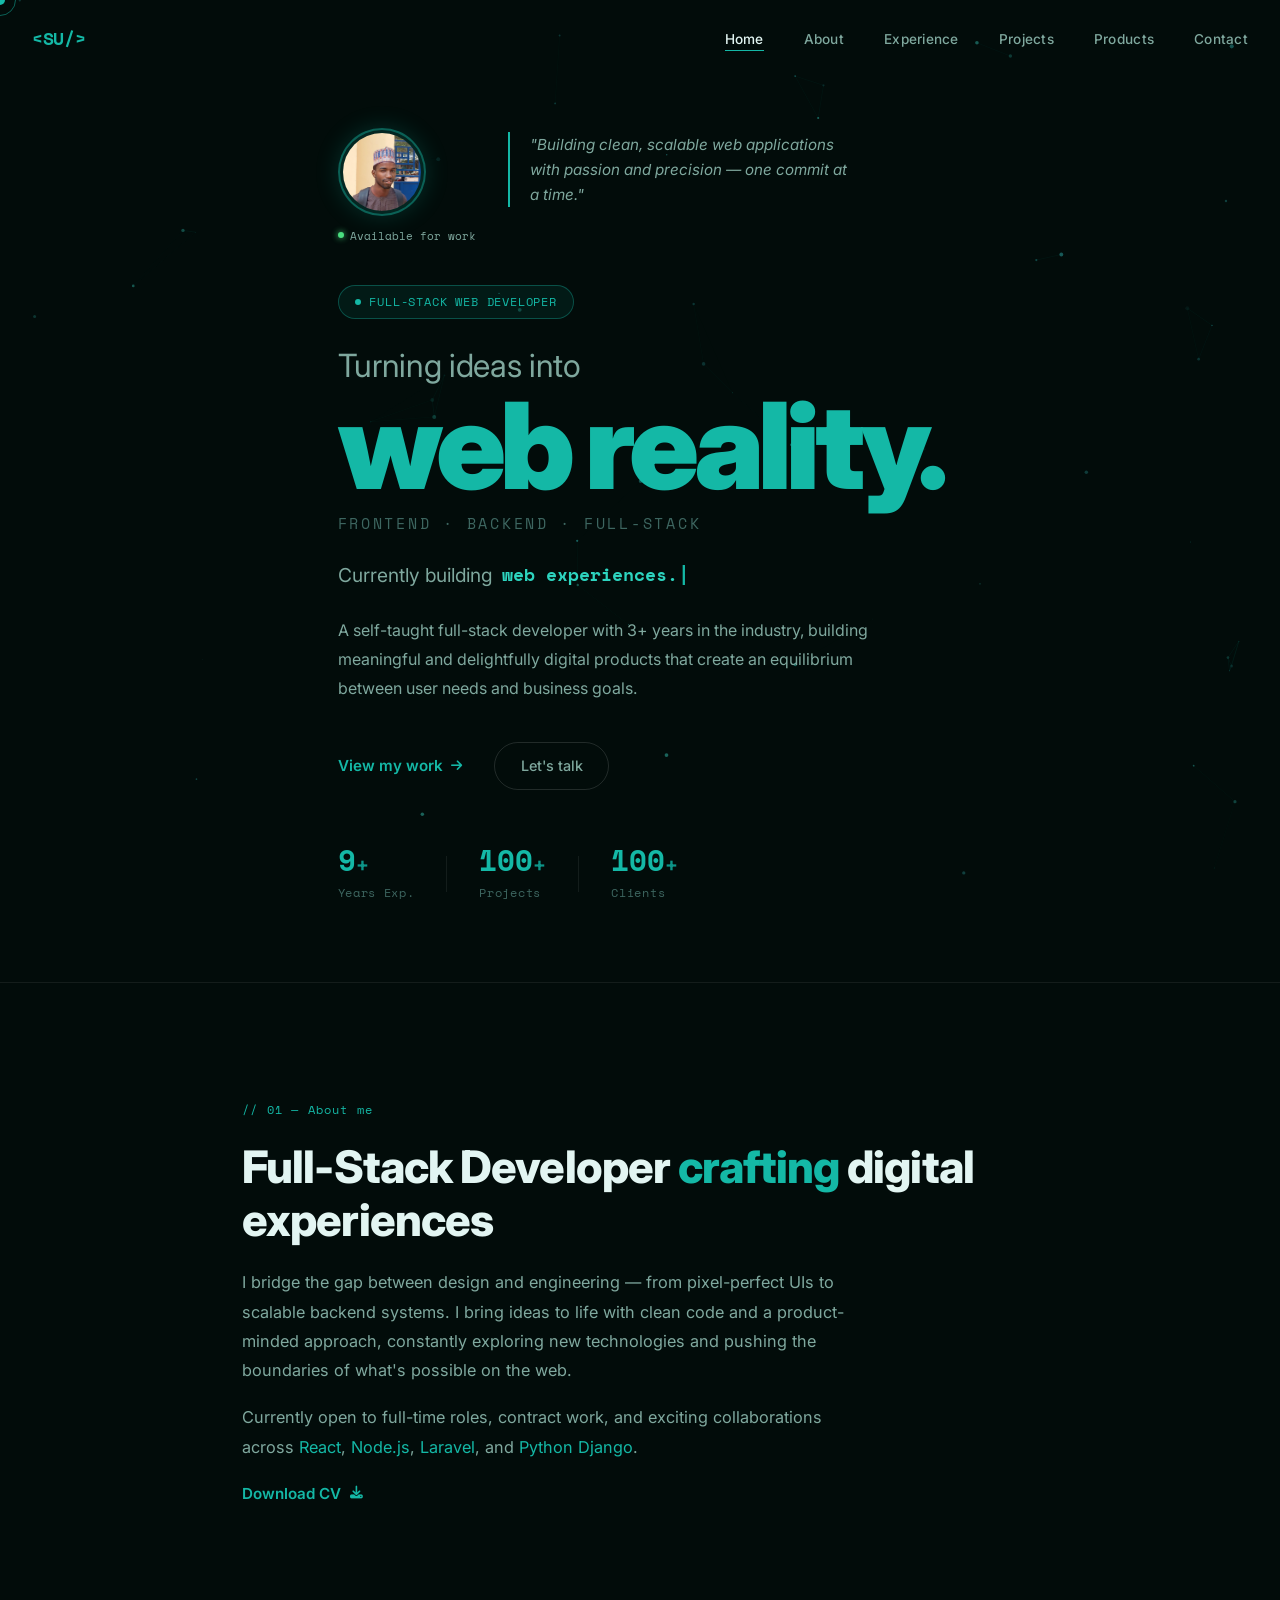
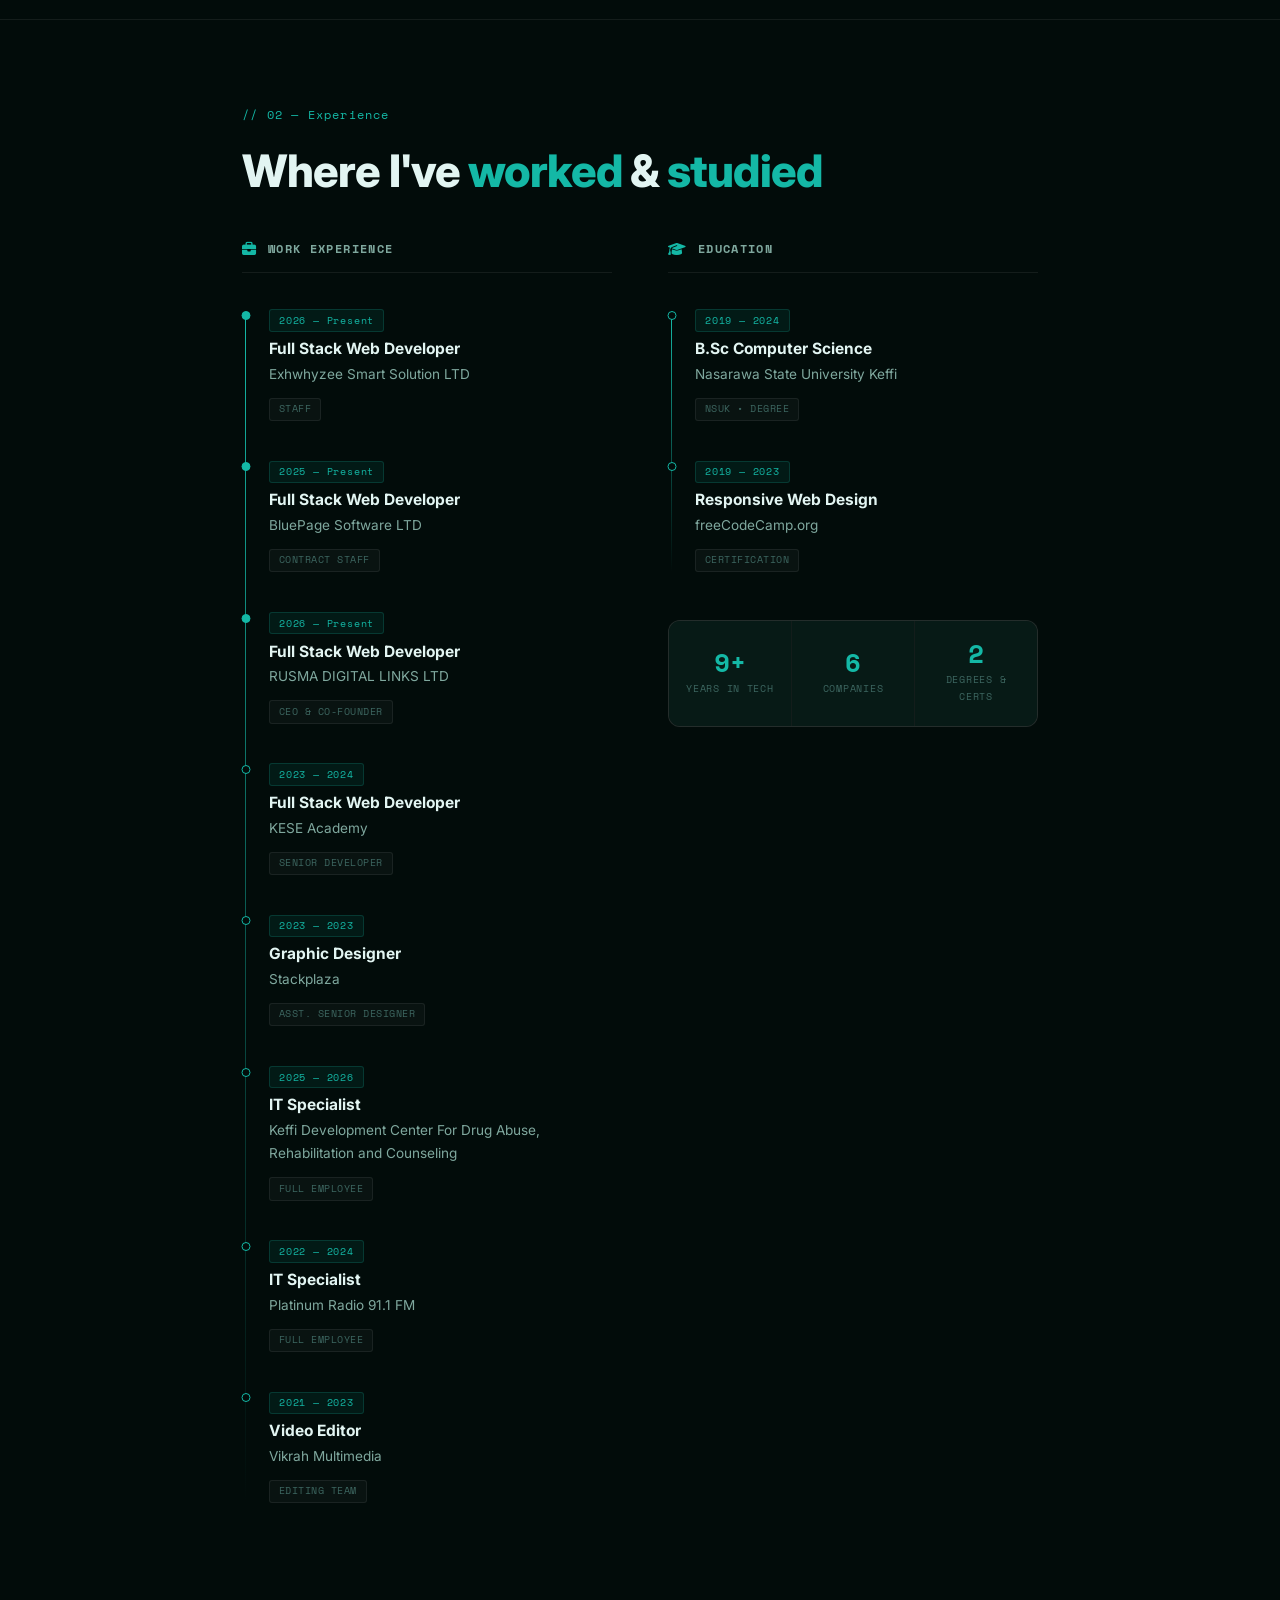
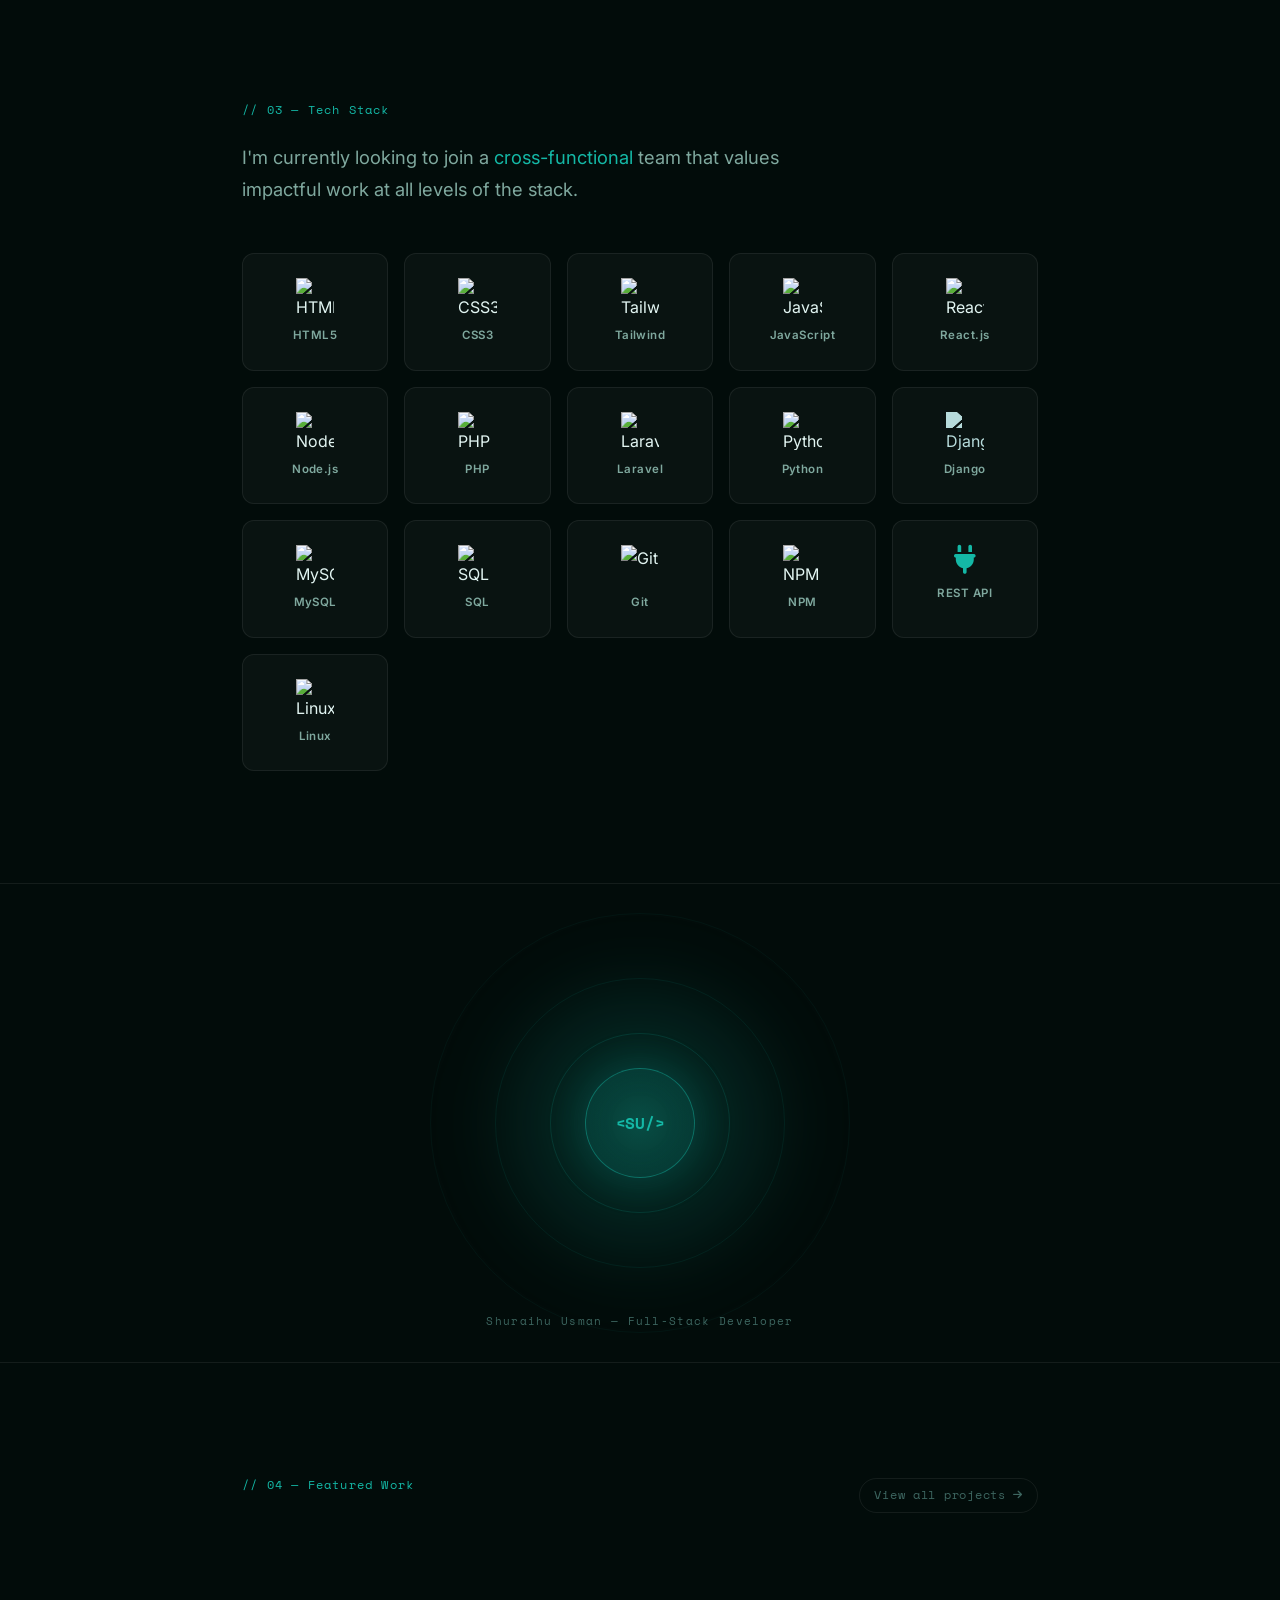
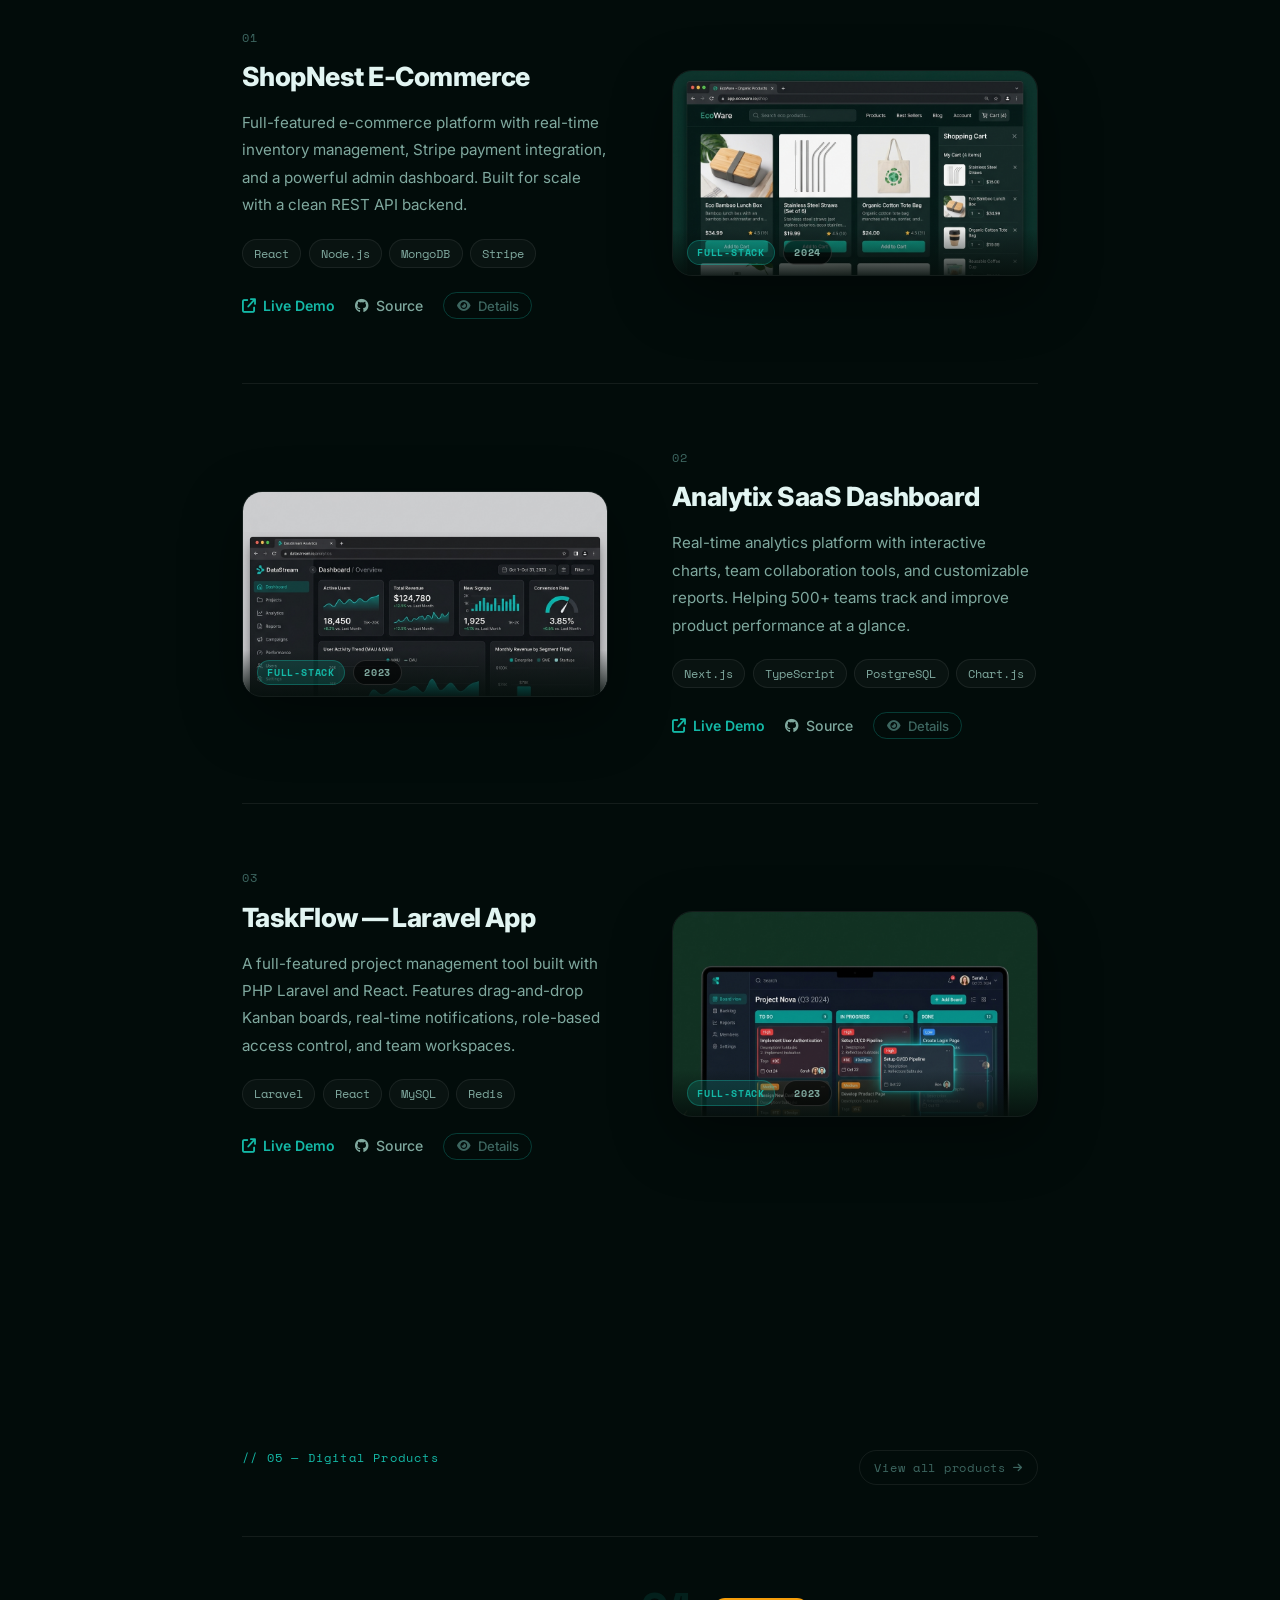
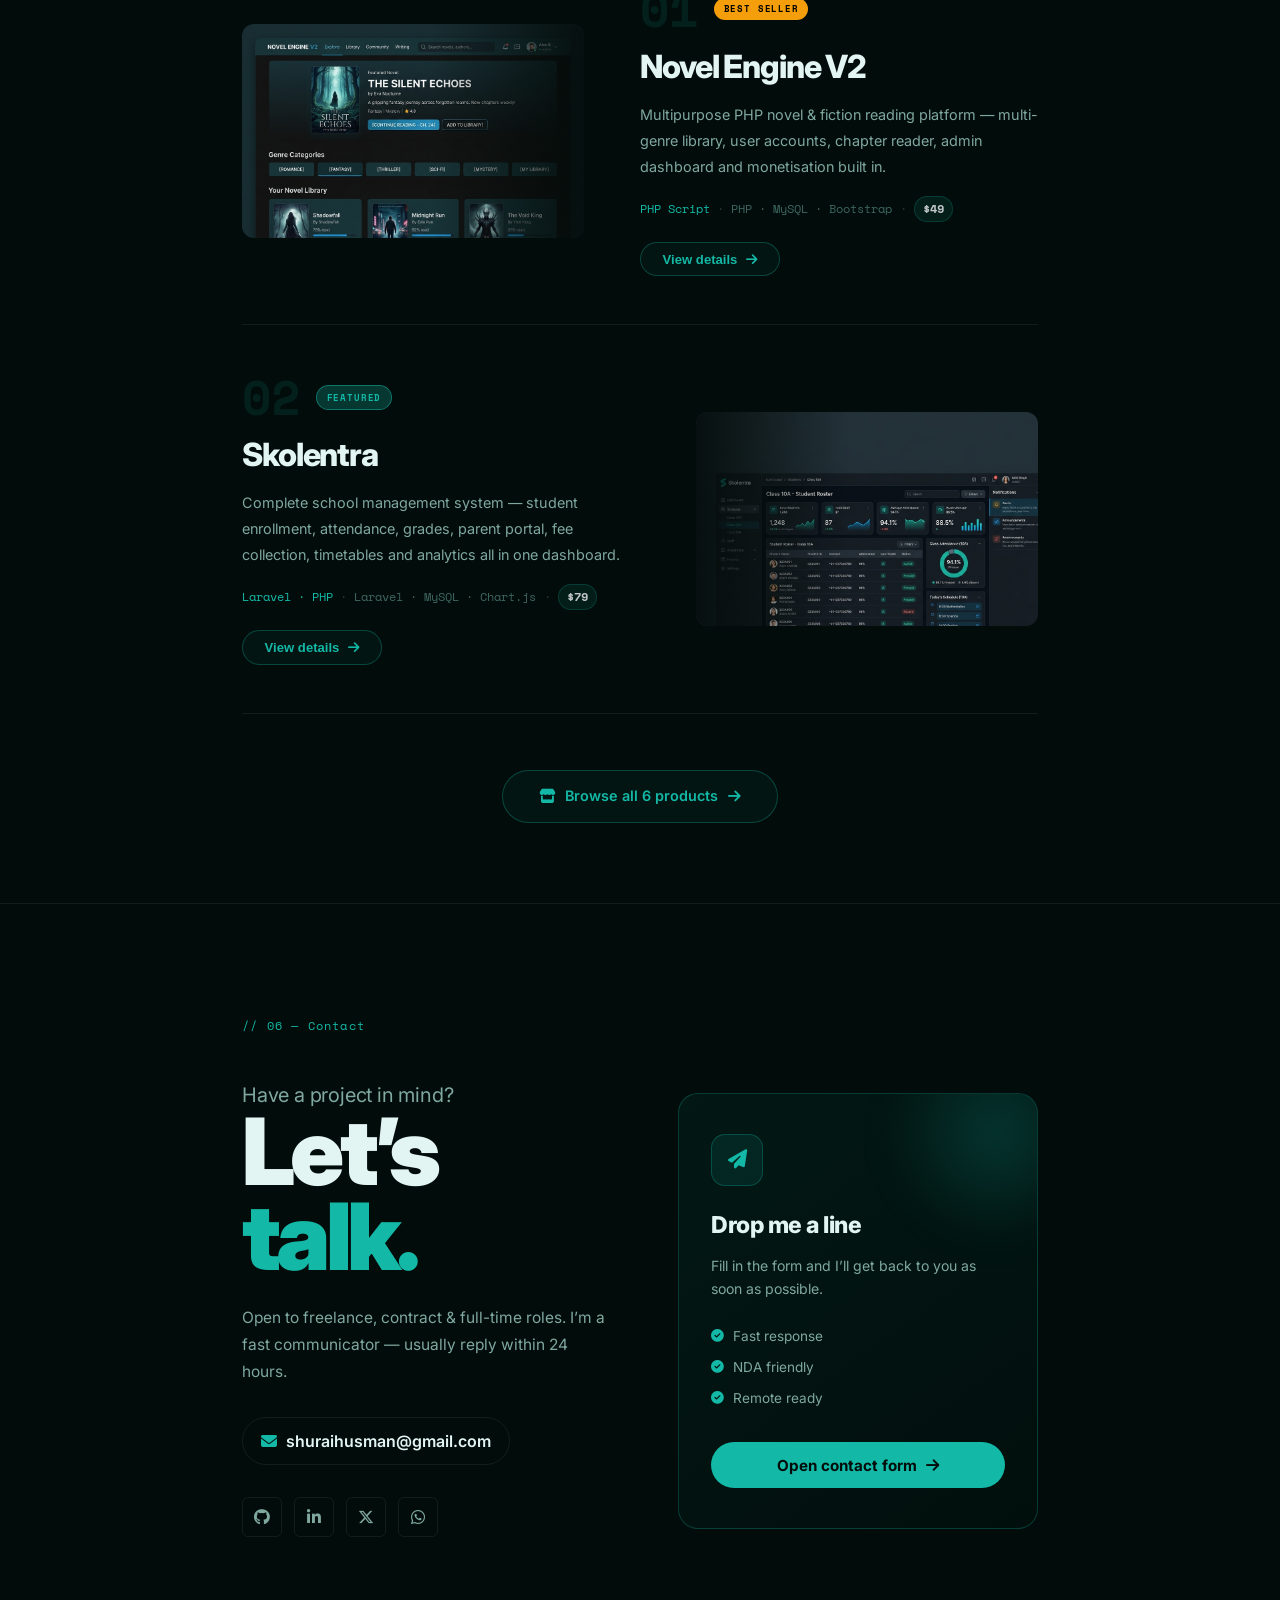
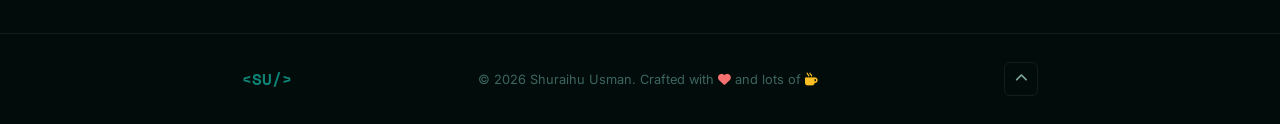
==== commit 4ba9ab31: "Update LinkedIn profile link in footer" ====
--- a/index.html
+++ b/index.html
@@ -634,7 +634,7 @@
 
             <div class="social-row">
               <a href="https://github.com/Shuraih-Usman" class="soc-link" id="socialGithub" target="_blank" rel="noopener" aria-label="GitHub"><i class="fa-brands fa-github"></i></a>
-              <a href="https://www.linkedin.com/in/shuraihu-usman-1120ab411" class="soc-link" id="socialLinkedin" target="_blank" rel="noopener" aria-label="LinkedIn"><i class="fa-brands fa-linkedin-in"></i></a>
+              <a href="https://www.linkedin.com/in/shuraih99" class="soc-link" id="socialLinkedin" target="_blank" rel="noopener" aria-label="LinkedIn"><i class="fa-brands fa-linkedin-in"></i></a>
               <a href="https://twitter.com/ShuraihUsman" class="soc-link" id="socialTwitter" target="_blank" rel="noopener" aria-label="Twitter/X"><i class="fa-brands fa-x-twitter"></i></a>
               <a href="https://wa.me/234818140419490" class="soc-link" id="socialWhatsapp" target="_blank" rel="noopener" aria-label="WhatsApp"><i class="fa-brands fa-whatsapp"></i></a>
             </div>
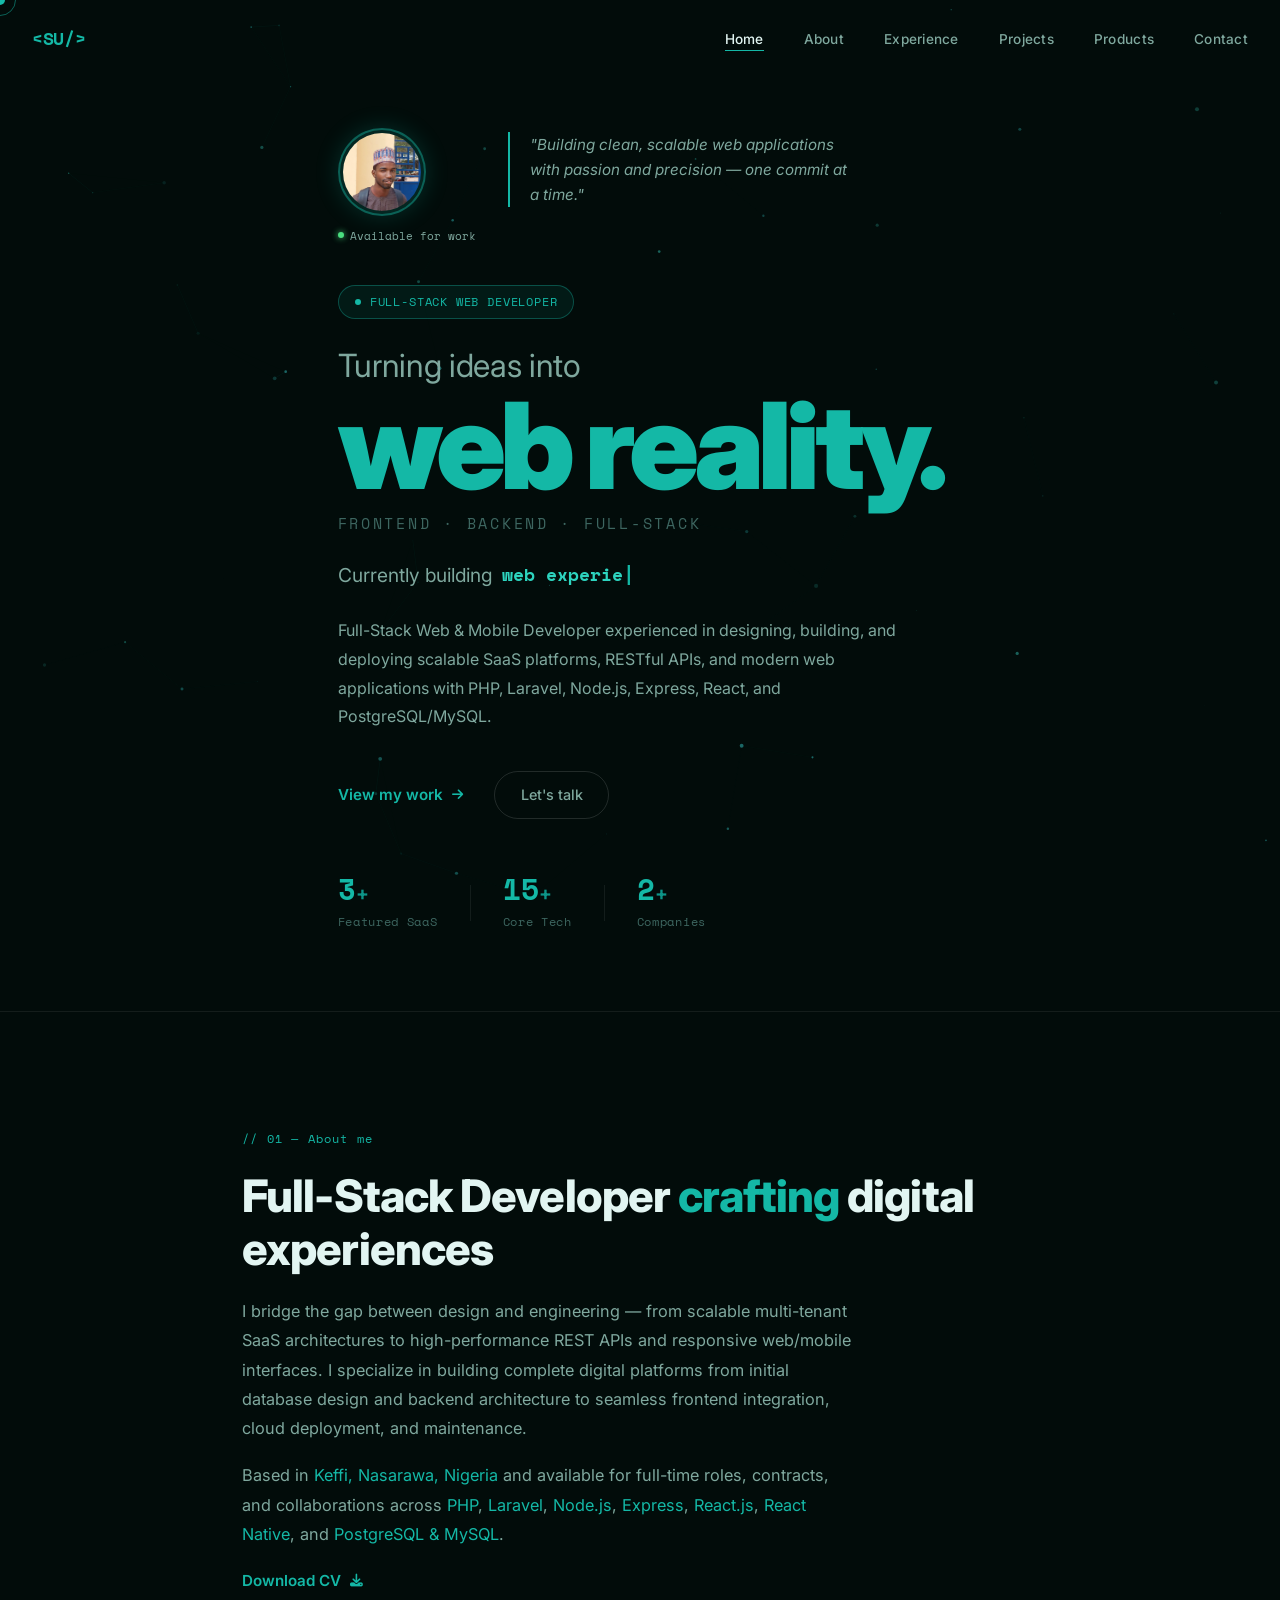
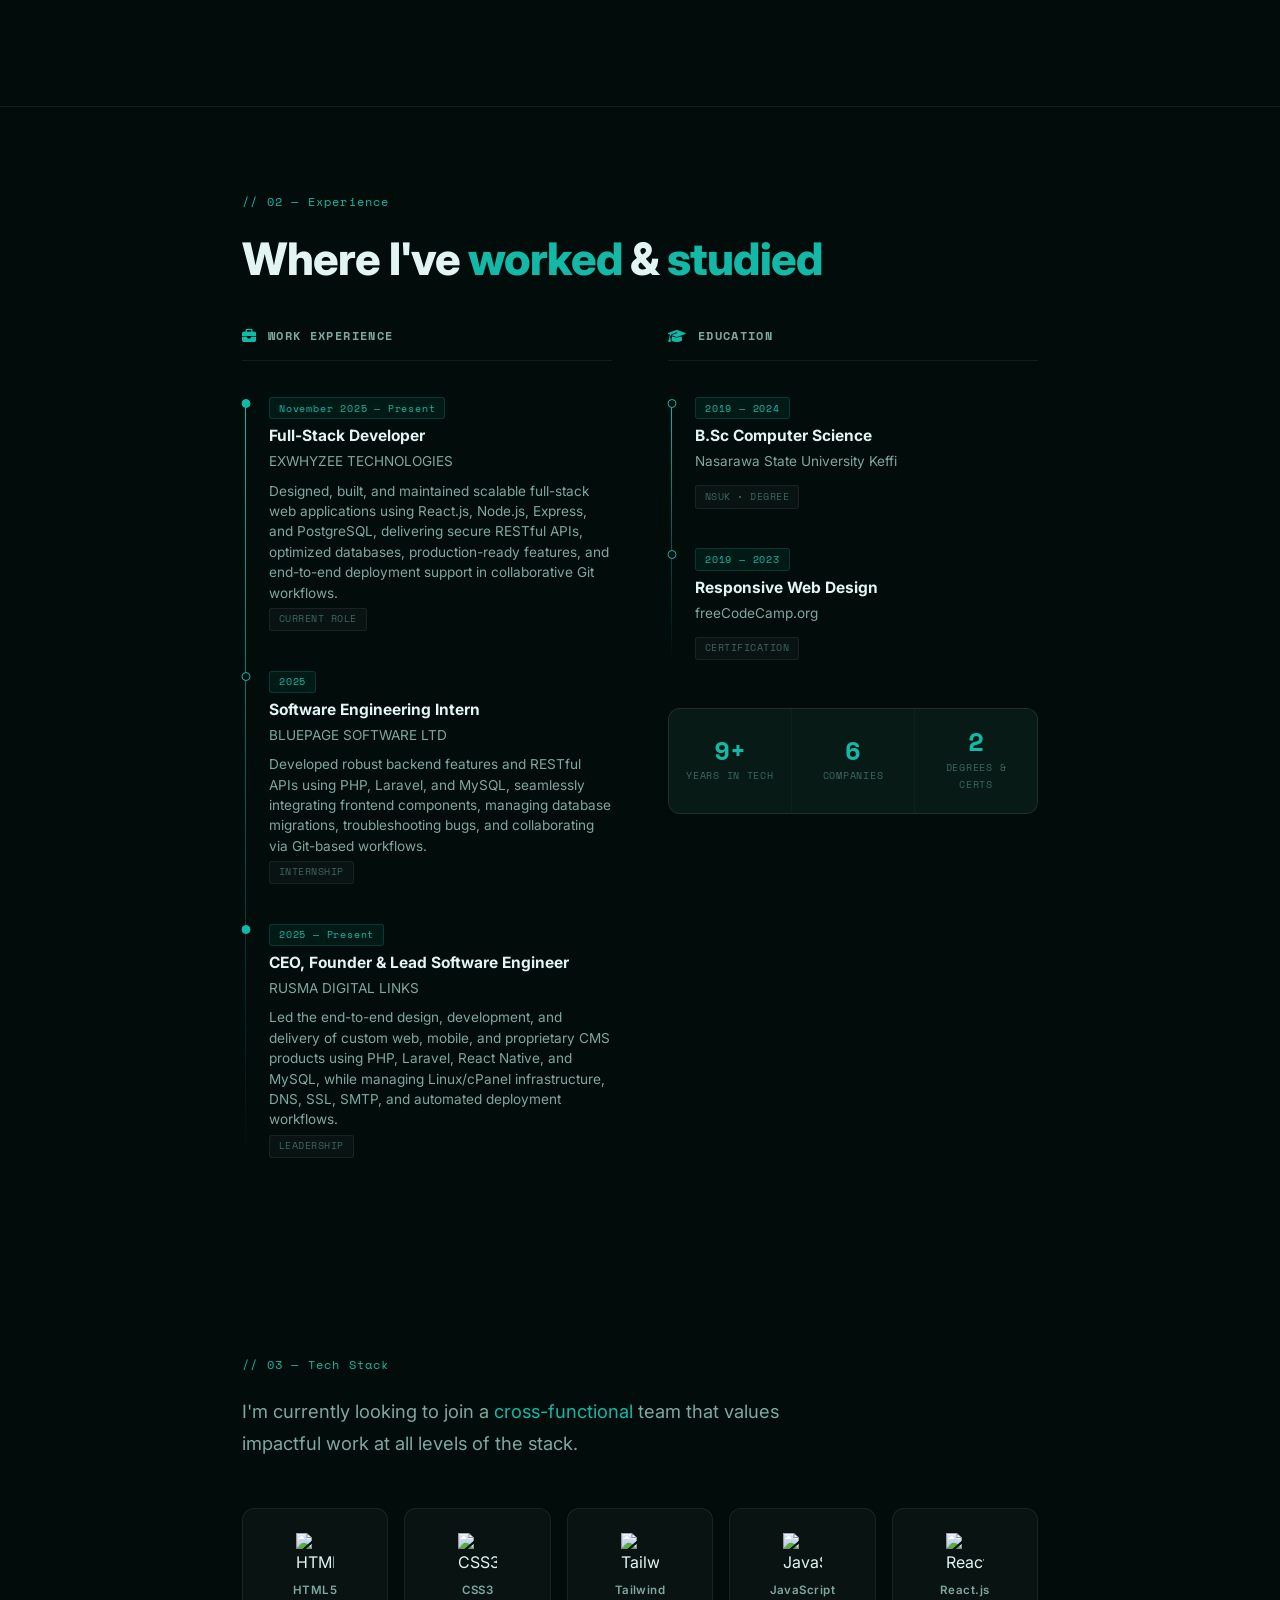
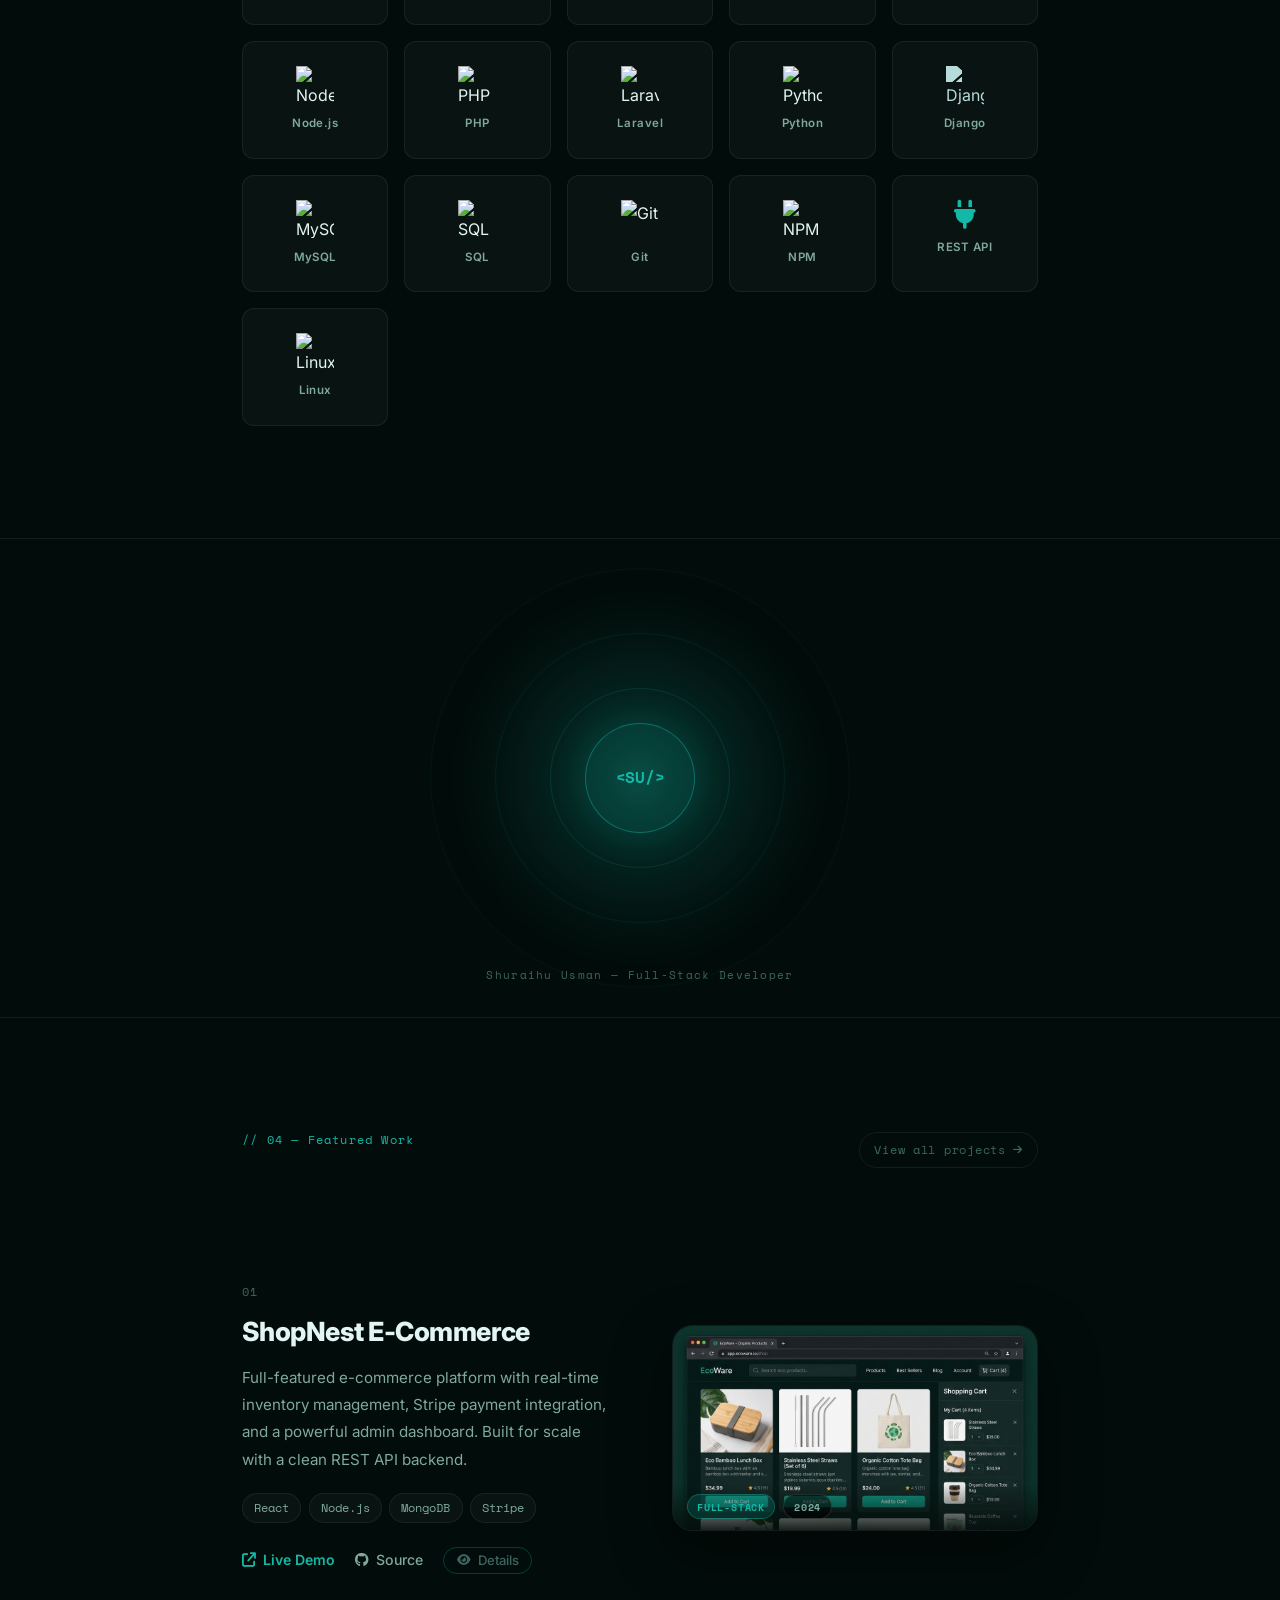
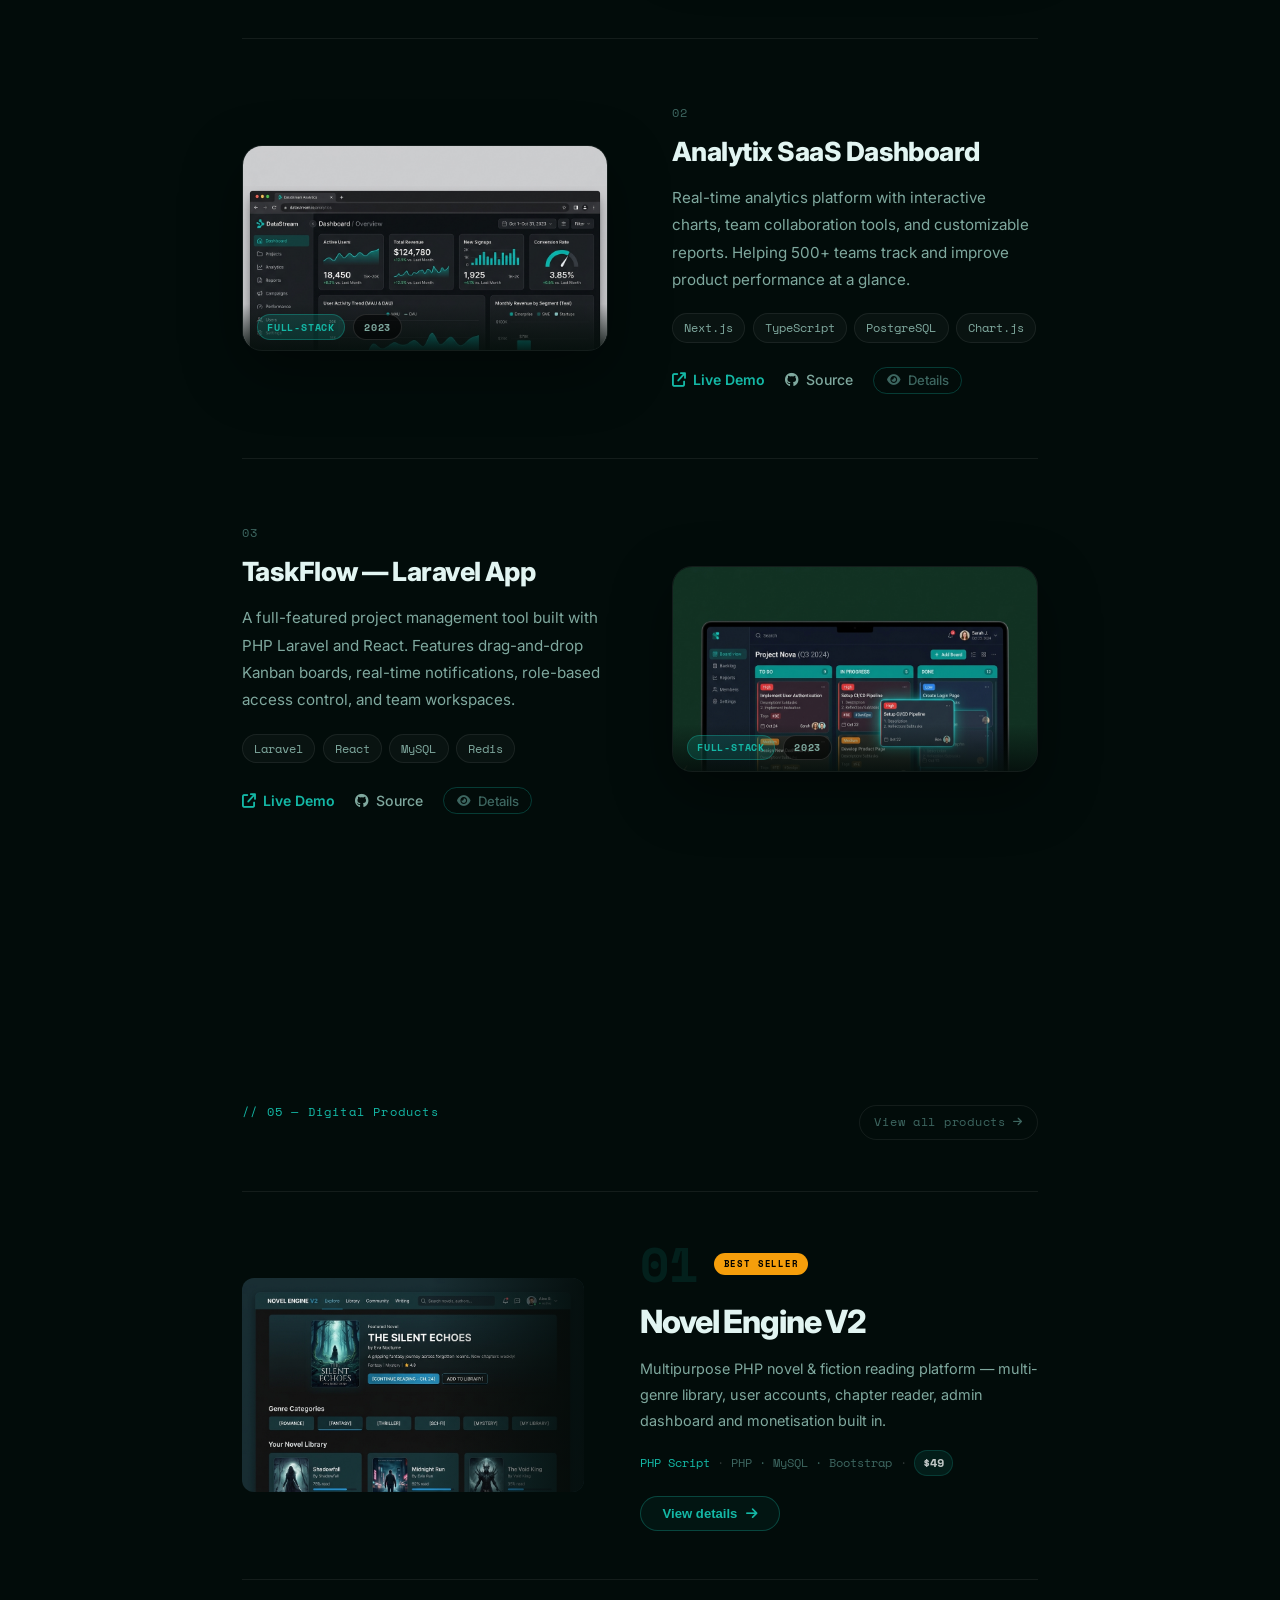
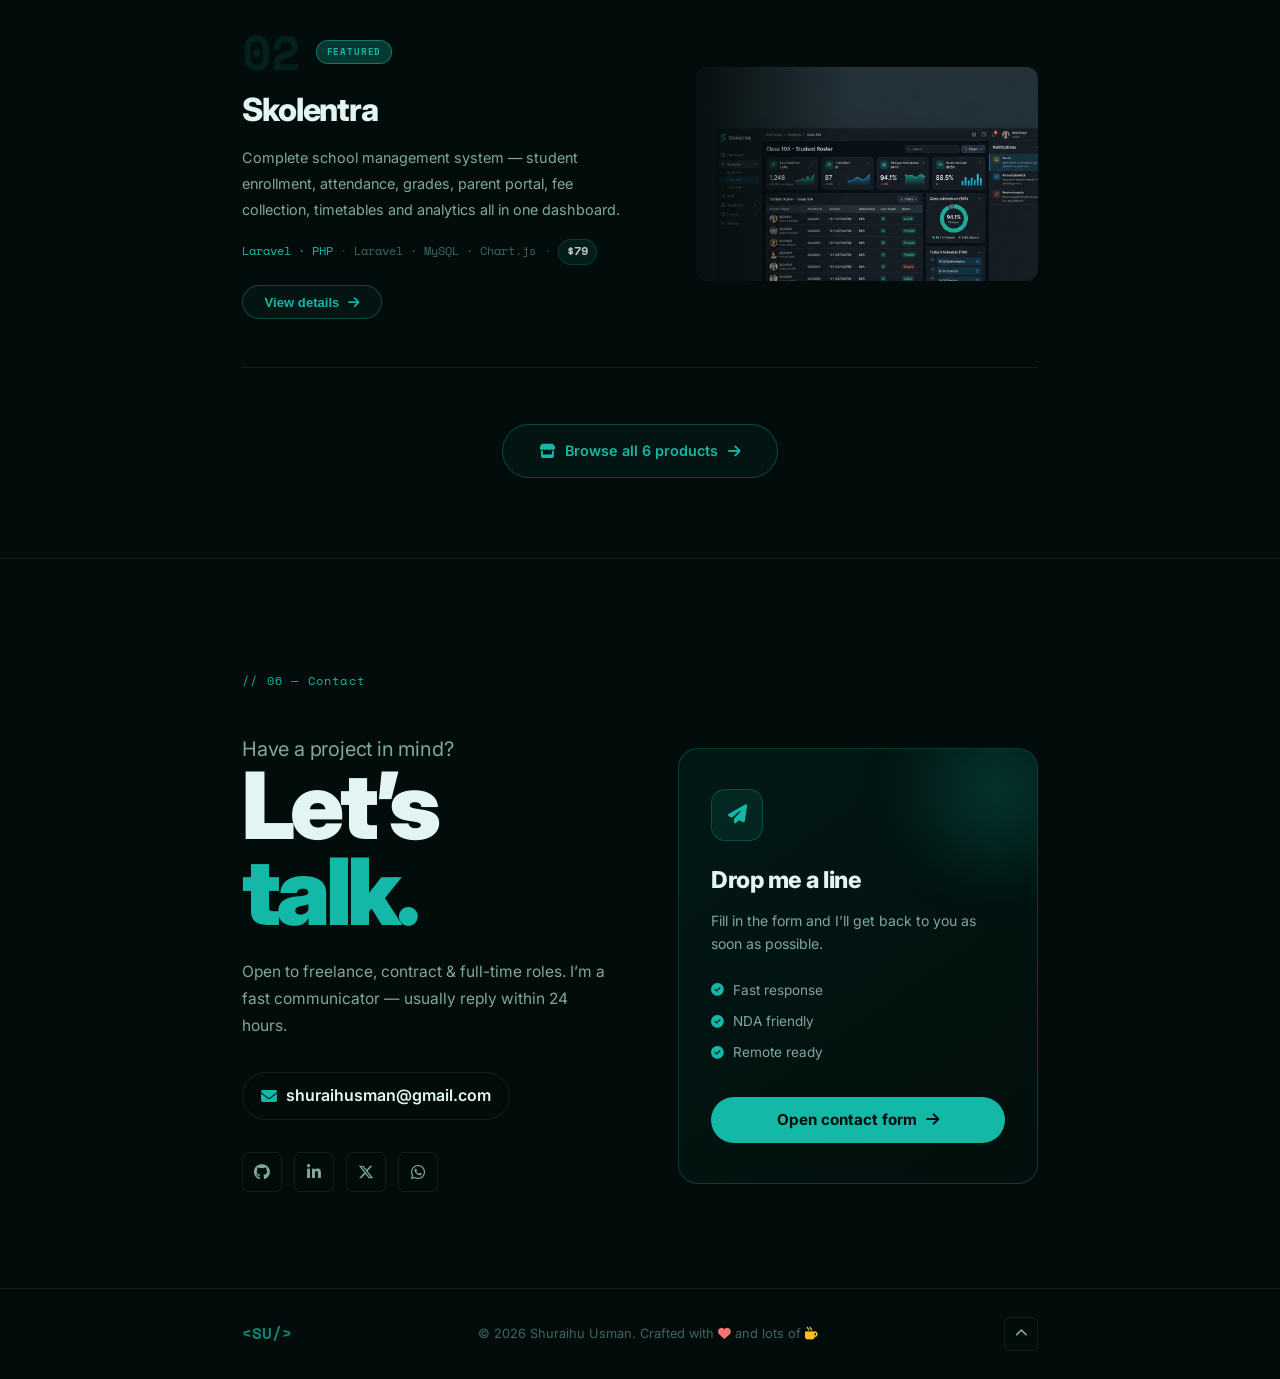
==== commit 3631d932: "Update bio and experience details in index.html" ====
--- a/index.html
+++ b/index.html
@@ -109,8 +109,8 @@
 
         <!-- Bio -->
         <p class="hero-bio">
-          A self-taught full-stack developer with 3+ years in the industry, building meaningful and delightfully digital
-          products that create an equilibrium between user needs and business goals.
+          Full-Stack Web &amp; Mobile Developer experienced in designing, building, and deploying scalable SaaS platforms,
+          RESTful APIs, and modern web applications with PHP, Laravel, Node.js, Express, React, and PostgreSQL/MySQL.
         </p>
 
         <!-- CTAs -->
@@ -124,18 +124,18 @@
         <!-- Stats -->
         <div class="hero-stats">
           <div class="hstat">
-            <span class="hstat-n" data-target="9">0</span><span class="hstat-plus">+</span>
-            <span class="hstat-l">Years Exp.</span>
+            <span class="hstat-n" data-target="5">0</span><span class="hstat-plus">+</span>
+            <span class="hstat-l">Featured SaaS</span>
           </div>
           <div class="hstat-sep"></div>
           <div class="hstat">
-            <span class="hstat-n" data-target="100">0</span><span class="hstat-plus">+</span>
-            <span class="hstat-l">Projects</span>
+            <span class="hstat-n" data-target="20">0</span><span class="hstat-plus">+</span>
+            <span class="hstat-l">Core Tech</span>
           </div>
           <div class="hstat-sep"></div>
           <div class="hstat">
-            <span class="hstat-n" data-target="100">0</span><span class="hstat-plus">+</span>
-            <span class="hstat-l">Clients</span>
+            <span class="hstat-n" data-target="3">0</span><span class="hstat-plus">+</span>
+            <span class="hstat-l">Companies</span>
           </div>
         </div>
 
@@ -149,14 +149,10 @@
           <span class="sec-label">// 01 &mdash; About me</span>
           <h2 class="sec-title">Full-Stack Developer <span class="teal">crafting</span> digital experiences</h2>
           <p class="sec-body">
-            I bridge the gap between design and engineering — from pixel-perfect UIs to scalable backend systems. I
-            bring ideas to life with clean code and a product-minded approach, constantly exploring new technologies and
-            pushing the boundaries of what's possible on the web.
+            I bridge the gap between design and engineering — from scalable multi-tenant SaaS architectures to high-performance REST APIs and responsive web/mobile interfaces. I specialize in building complete digital platforms from initial database design and backend architecture to seamless frontend integration, cloud deployment, and maintenance.
           </p>
           <p class="sec-body">
-            Currently open to full-time roles, contract work, and exciting collaborations across <span
-              class="teal">React</span>, <span class="teal">Node.js</span>, <span class="teal">Laravel</span>, and <span
-              class="teal">Python Django</span>.
+            Based in <span class="teal">Keffi, Nasarawa, Nigeria</span> and available for full-time roles, contracts, and collaborations across <span class="teal">PHP</span>, <span class="teal">Laravel</span>, <span class="teal">Node.js</span>, <span class="teal">Express</span>, <span class="teal">React.js</span>, <span class="teal">React Native</span>, and <span class="teal">PostgreSQL &amp; MySQL</span>.
           </p>
           <a href="#" class="btn-arrow" id="downloadCv">
             Download CV <i class="fa-solid fa-download"></i>
@@ -183,86 +179,38 @@
             </div>
             <div class="timeline">
 
-              <div class="tl-item" id="expBluepage">
+              <div class="tl-item" id="expExwhyzee">
                 <div class="tl-dot tl-active"></div>
                 <div class="tl-body">
-                  <span class="tl-period">2026 &mdash; Present</span>
-                  <h4 class="tl-role">Full Stack Web Developer</h4>
-                  <p class="tl-company">Exhwhyzee Smart Solution LTD</p>
-                  <span class="tl-badge">Staff</span>
+                  <span class="tl-period">November 2025 &mdash; Present</span>
+                  <h4 class="tl-role">Full-Stack Developer</h4>
+                  <p class="tl-company">EXWHYZEE TECHNOLOGIES</p>
+                  <p class="tl-desc" style="font-size:0.85rem; color:var(--subtle); margin-top:0.35rem; line-height:1.5;">Designed, built, and maintained scalable full-stack web applications using React.js, Node.js, Express, and PostgreSQL, delivering secure RESTful APIs, optimized databases, production-ready features, and end-to-end deployment support in collaborative Git workflows.</p>
+                  <span class="tl-badge">Current Role</span>
                 </div>
               </div>
 
               <div class="tl-item" id="expBluepage">
+                <div class="tl-dot"></div>
+                <div class="tl-body">
+                  <span class="tl-period">2025</span>
+                  <h4 class="tl-role">Software Engineering Intern</h4>
+                  <p class="tl-company">BLUEPAGE SOFTWARE LTD</p>
+                  <p class="tl-desc" style="font-size:0.85rem; color:var(--subtle); margin-top:0.35rem; line-height:1.5;">Developed robust backend features and RESTful APIs using PHP, Laravel, and MySQL, seamlessly integrating frontend components, managing database migrations, troubleshooting bugs, and collaborating via Git-based workflows.</p>
+                  <span class="tl-badge">Internship</span>
+                </div>
+              </div>
+
+              <div class="tl-item" id="expRusma">
                 <div class="tl-dot tl-active"></div>
                 <div class="tl-body">
                   <span class="tl-period">2025 &mdash; Present</span>
-                  <h4 class="tl-role">Full Stack Web Developer</h4>
-                  <p class="tl-company">BluePage Software LTD</p>
-                  <span class="tl-badge">Contract Staff</span>
+                  <h4 class="tl-role">CEO, Founder &amp; Lead Software Engineer</h4>
+                  <p class="tl-company">RUSMA DIGITAL LINKS</p>
+                  <p class="tl-desc" style="font-size:0.85rem; color:var(--subtle); margin-top:0.35rem; line-height:1.5;">Led the end-to-end design, development, and delivery of custom web, mobile, and proprietary CMS products using PHP, Laravel, React Native, and MySQL, while managing Linux/cPanel infrastructure, DNS, SSL, SMTP, and automated deployment workflows.</p>
+                  <span class="tl-badge">Leadership</span>
                 </div>
               </div>
-
-              <div class="tl-item" id="expMarus">
-                <div class="tl-dot tl-active"></div>
-                <div class="tl-body">
-                  <span class="tl-period">2026 &mdash; Present</span>
-                  <h4 class="tl-role">Full Stack Web Developer</h4>
-                  <p class="tl-company">RUSMA DIGITAL LINKS LTD</p>
-                  <span class="tl-badge">CEO &amp; Co-Founder</span>
-                </div>
-              </div>
-
-              <div class="tl-item" id="expKese">
-                <div class="tl-dot"></div>
-                <div class="tl-body">
-                  <span class="tl-period">2023 &mdash; 2024</span>
-                  <h4 class="tl-role">Full Stack Web Developer</h4>
-                  <p class="tl-company">KESE Academy</p>
-                  <span class="tl-badge">Senior Developer</span>
-                </div>
-              </div>
-
-              <div class="tl-item" id="expStackplaza">
-                <div class="tl-dot"></div>
-                <div class="tl-body">
-                  <span class="tl-period">2023 &mdash; 2023</span>
-                  <h4 class="tl-role">Graphic Designer</h4>
-                  <p class="tl-company">Stackplaza</p>
-                  <span class="tl-badge">Asst. Senior Designer</span>
-                </div>
-              </div>
-
-              <div class="tl-item" id="expPlatinum">
-                <div class="tl-dot"></div>
-                <div class="tl-body">
-                  <span class="tl-period">2025 &mdash; 2026</span>
-                  <h4 class="tl-role">IT Specialist</h4>
-                  <p class="tl-company">Keffi Development Center For Drug Abuse, Rehabilitation and Counseling</p>
-                  <span class="tl-badge">Full Employee</span>
-                </div>
-              </div>
-
-              <div class="tl-item" id="expPlatinum">
-                <div class="tl-dot"></div>
-                <div class="tl-body">
-                  <span class="tl-period">2022 &mdash; 2024</span>
-                  <h4 class="tl-role">IT Specialist</h4>
-                  <p class="tl-company">Platinum Radio 91.1 FM</p>
-                  <span class="tl-badge">Full Employee</span>
-                </div>
-              </div>
-
-              <div class="tl-item" id="expVikrah">
-                <div class="tl-dot"></div>
-                <div class="tl-body">
-                  <span class="tl-period">2021 &mdash; 2023</span>
-                  <h4 class="tl-role">Video Editor</h4>
-                  <p class="tl-company">Vikrah Multimedia</p>
-                  <span class="tl-badge">Editing Team</span>
-                </div>
-              </div>
-
             </div>
           </div>
 
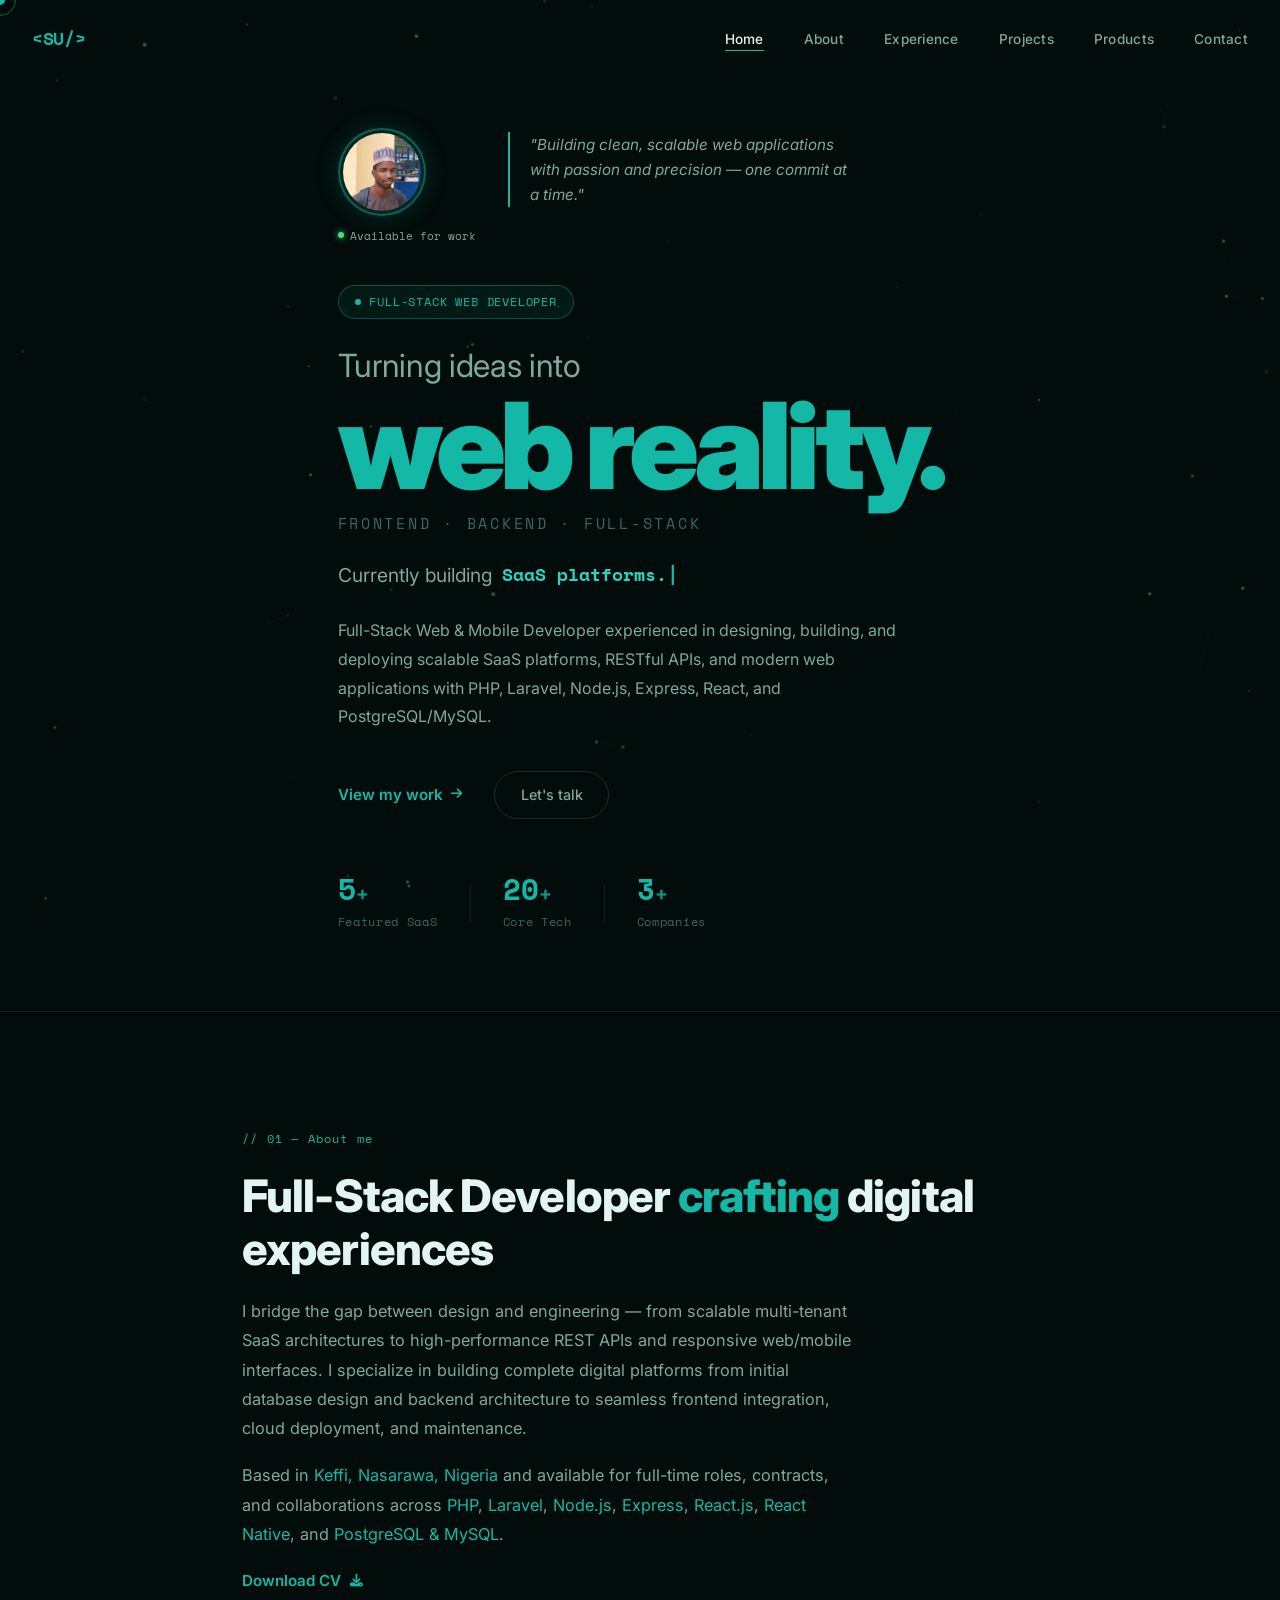
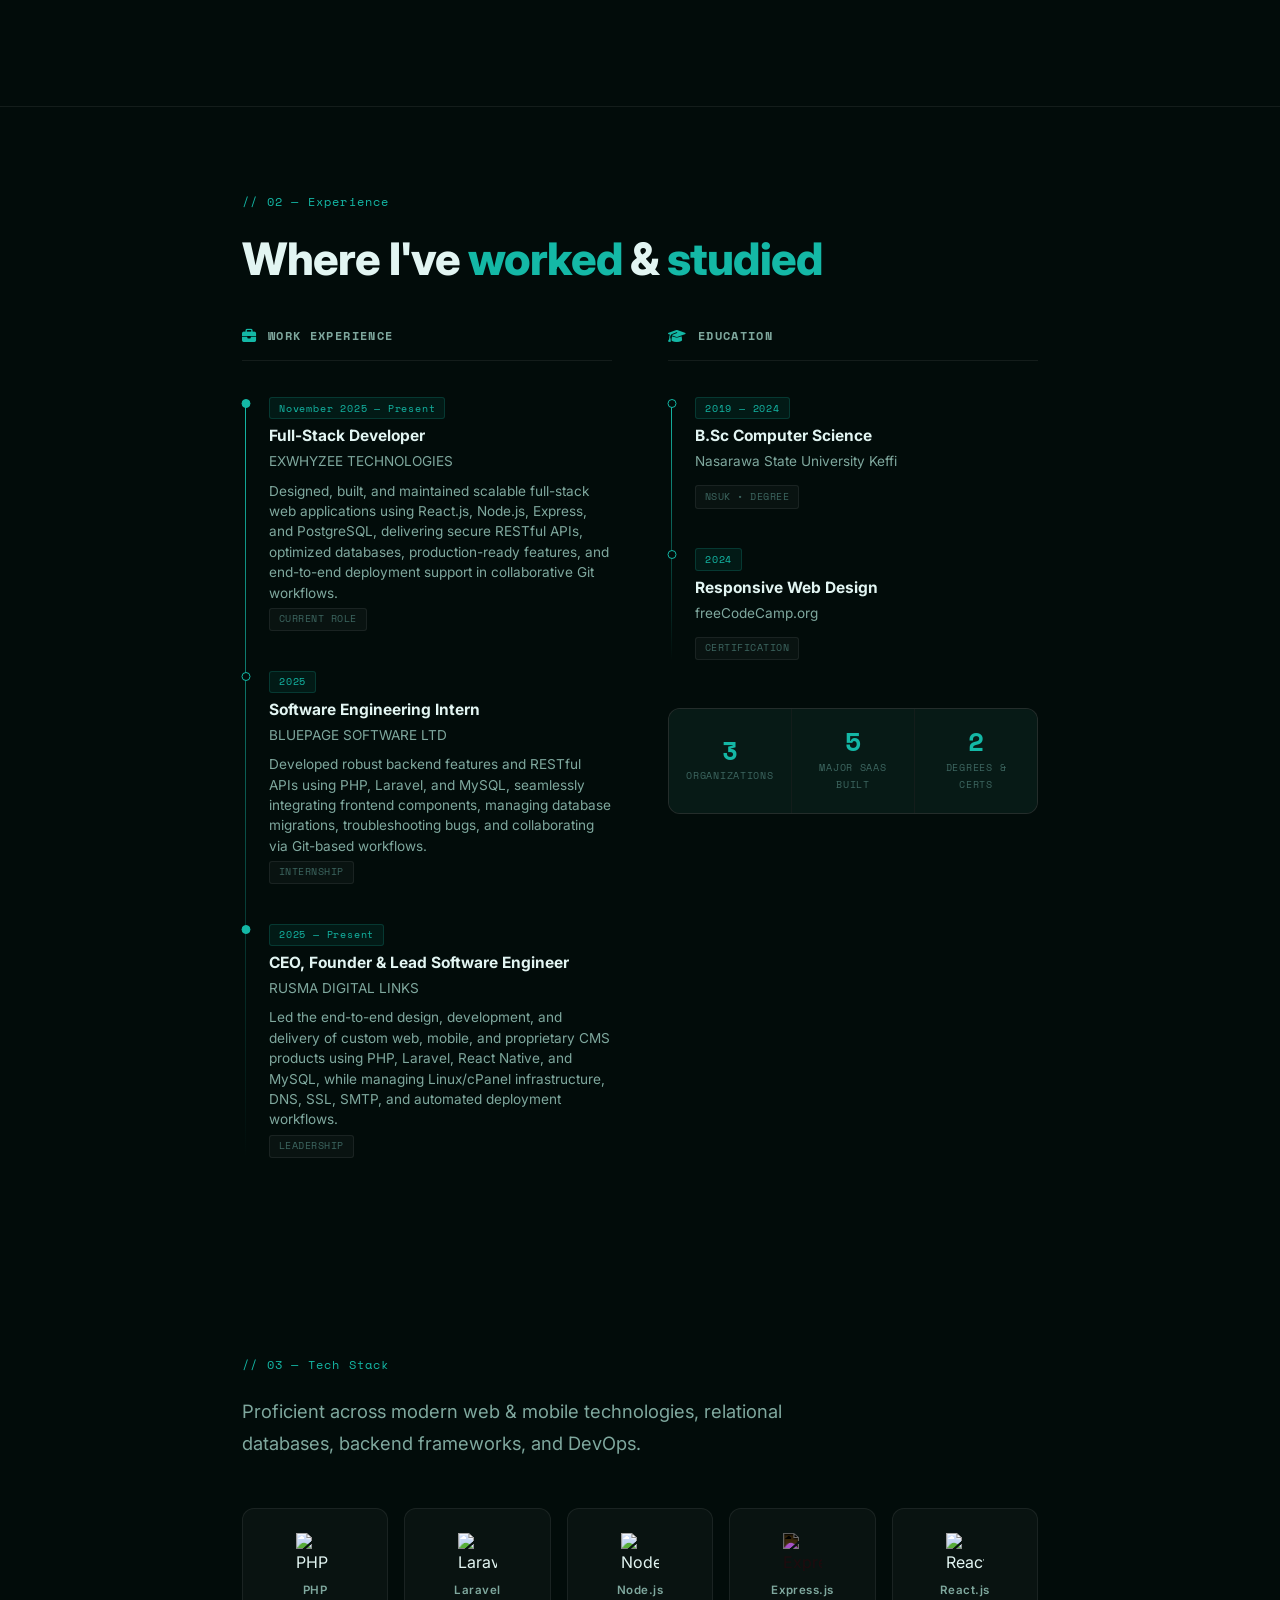
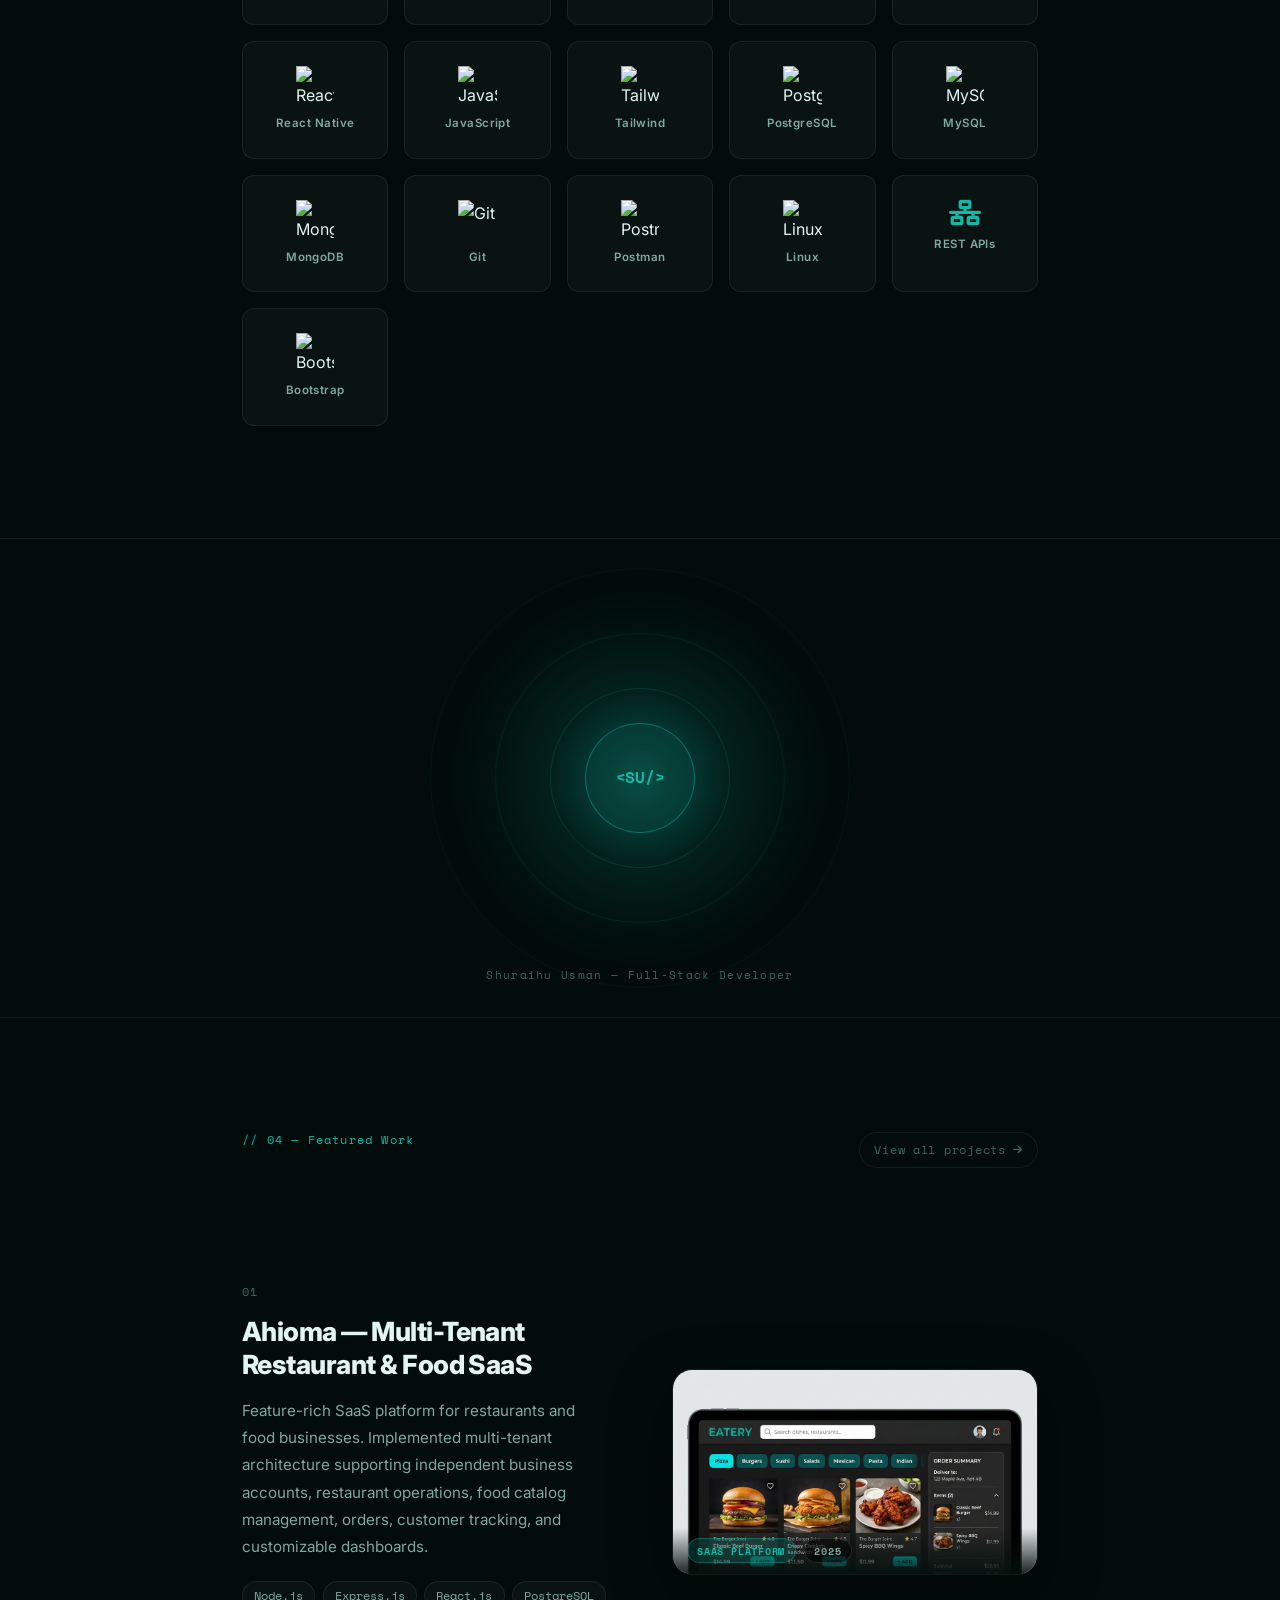
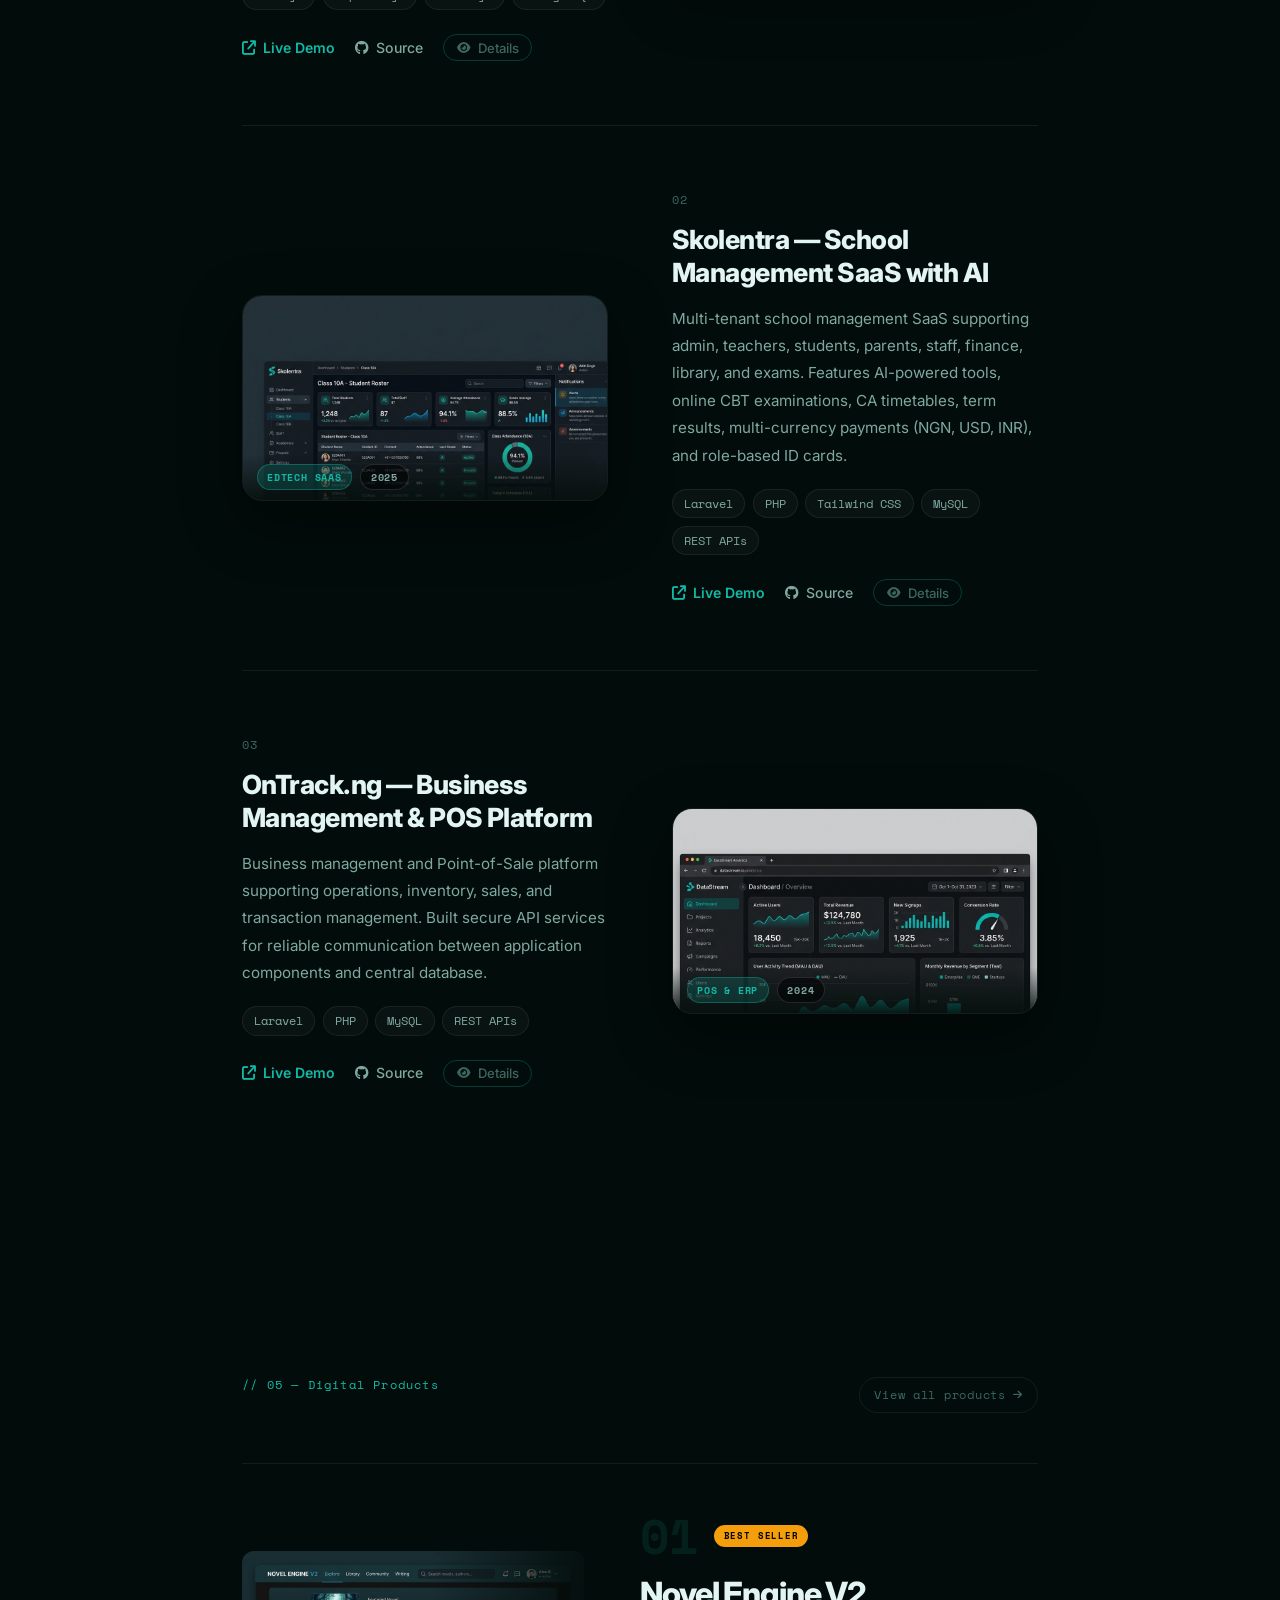
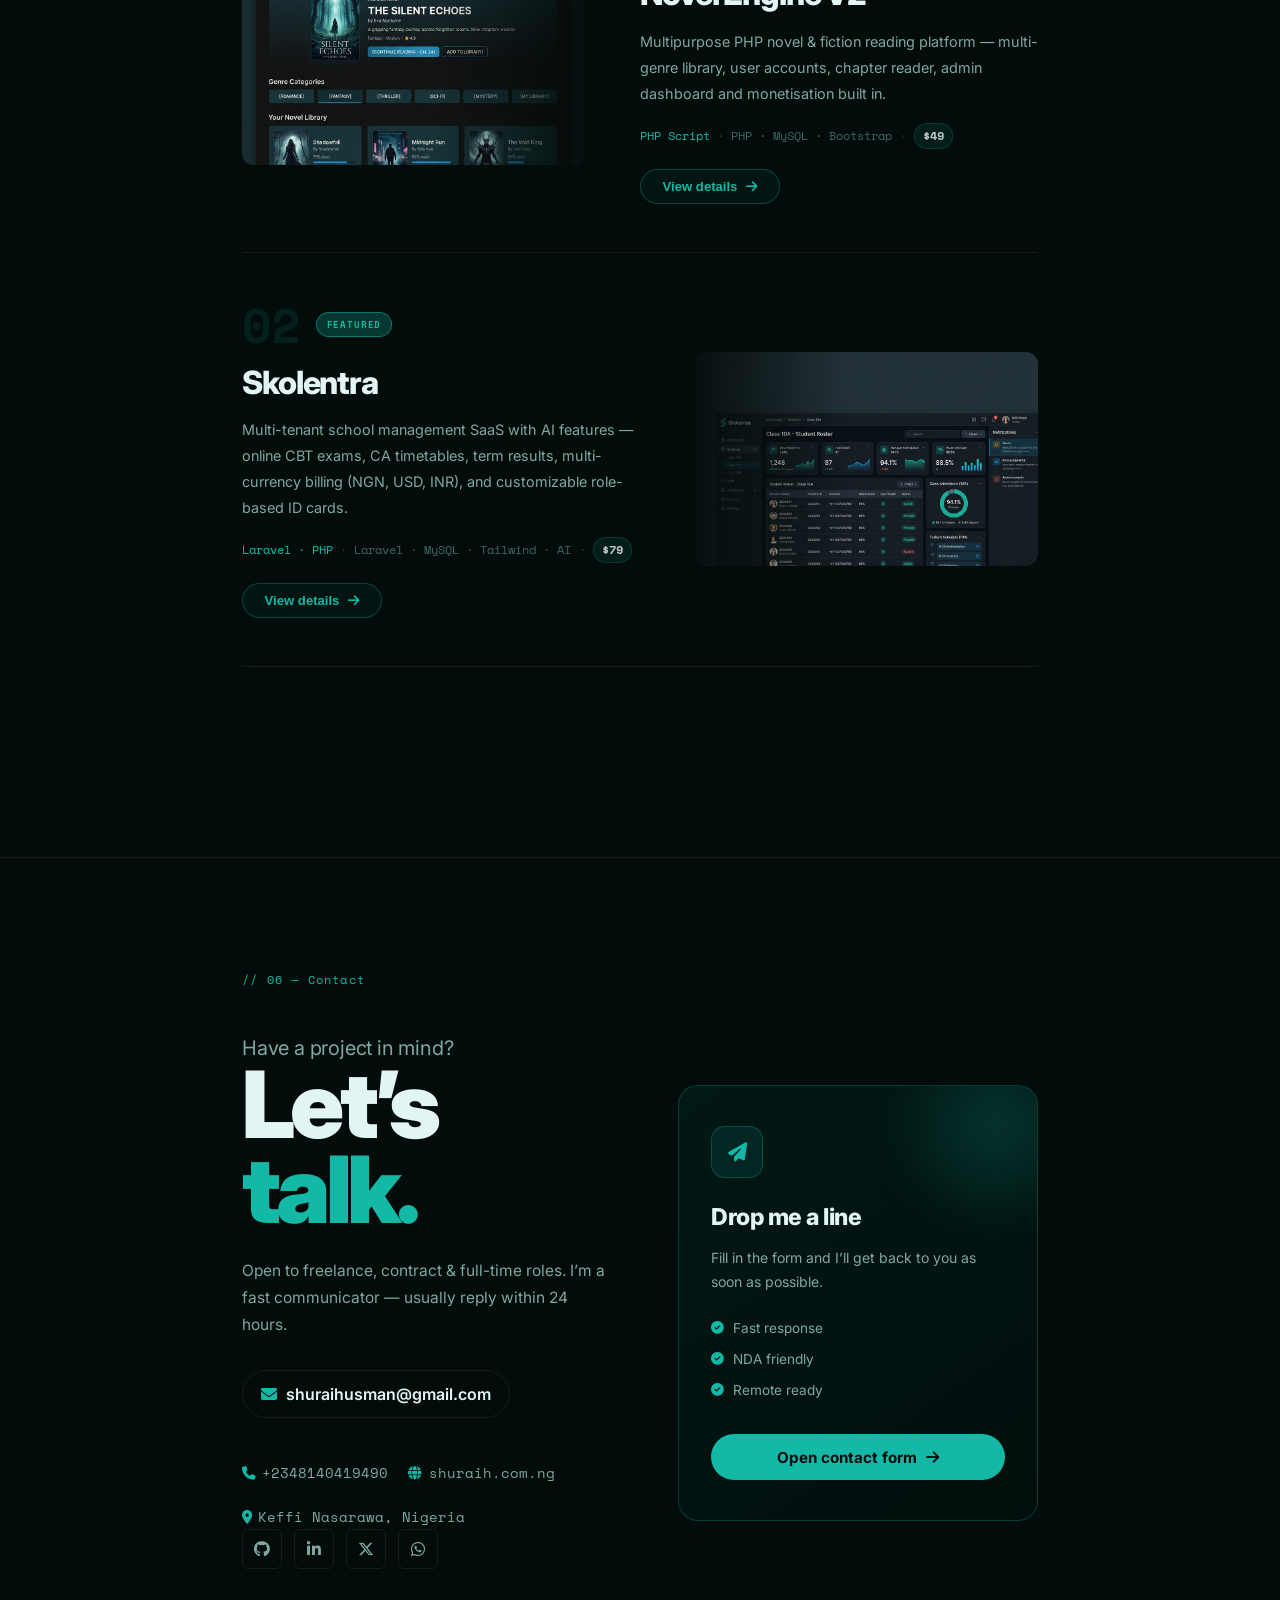
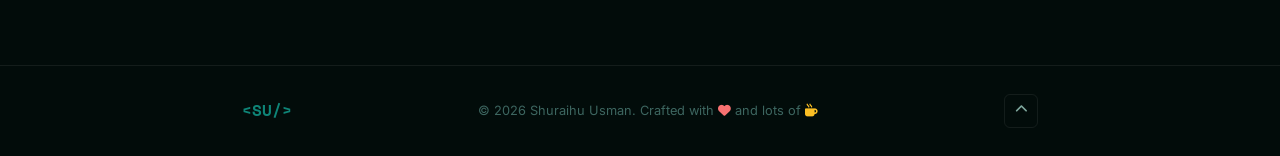
==== commit ef46c369: "feat: Update project details and descriptions for SaaS platforms - Revamped project data for Ahioma," ====
--- a/index.html
+++ b/index.html
@@ -235,7 +235,7 @@
               <div class="tl-item" id="eduFcc">
                 <div class="tl-dot"></div>
                 <div class="tl-body">
-                  <span class="tl-period">2019 &mdash; 2023</span>
+                  <span class="tl-period">2024</span>
                   <h4 class="tl-role">Responsive Web Design</h4>
                   <p class="tl-company">freeCodeCamp.org</p>
                   <span class="tl-badge">Certification</span>
@@ -247,12 +247,12 @@
             <!-- Stats card -->
             <div class="exp-summary reveal">
               <div class="exp-stat">
-                <span class="exp-stat-n">9+</span>
-                <span class="exp-stat-l">Years in Tech</span>
+                <span class="exp-stat-n">3</span>
+                <span class="exp-stat-l">Organizations</span>
               </div>
               <div class="exp-stat">
-                <span class="exp-stat-n">6</span>
-                <span class="exp-stat-l">Companies</span>
+                <span class="exp-stat-n">5</span>
+                <span class="exp-stat-l">Major SaaS Built</span>
               </div>
               <div class="exp-stat">
                 <span class="exp-stat-n">2</span>
@@ -271,89 +271,73 @@
         <div class="reveal">
           <span class="sec-label">// 03 &mdash; Tech Stack</span>
           <p class="skills-lead">
-            I'm currently looking to join a <span class="teal">cross-functional</span> team that values impactful work
-            at all levels of the stack.
+            Proficient across modern web &amp; mobile technologies, relational databases, backend frameworks, and DevOps.
           </p>
         </div>
         <div class="skills-grid reveal">
-          <div class="sicon" id="siHtml">
-            <img src="https://cdn.jsdelivr.net/gh/devicons/devicon@latest/icons/html5/html5-original.svg" alt="HTML5"
-              loading="lazy" />
-            <span>HTML5</span>
-          </div>
-          <div class="sicon" id="siCss">
-            <img src="https://cdn.jsdelivr.net/gh/devicons/devicon@latest/icons/css3/css3-original.svg" alt="CSS3"
-              loading="lazy" />
-            <span>CSS3</span>
+          <div class="sicon" id="siPhp">
+            <img src="https://cdn.jsdelivr.net/gh/devicons/devicon@latest/icons/php/php-original.svg" alt="PHP" loading="lazy" />
+            <span>PHP</span>
+          </div>
+          <div class="sicon" id="siLaravel">
+            <img src="https://cdn.jsdelivr.net/gh/devicons/devicon@latest/icons/laravel/laravel-original.svg" alt="Laravel" loading="lazy" />
+            <span>Laravel</span>
+          </div>
+          <div class="sicon" id="siNode">
+            <img src="https://cdn.jsdelivr.net/gh/devicons/devicon@latest/icons/nodejs/nodejs-original.svg" alt="Node.js" loading="lazy" />
+            <span>Node.js</span>
+          </div>
+          <div class="sicon" id="siExpress">
+            <img src="https://cdn.jsdelivr.net/gh/devicons/devicon@latest/icons/express/express-original.svg" alt="Express.js" loading="lazy" style="filter:invert(1);" />
+            <span>Express.js</span>
+          </div>
+          <div class="sicon" id="siReact">
+            <img src="https://cdn.jsdelivr.net/gh/devicons/devicon@latest/icons/react/react-original.svg" alt="React.js" loading="lazy" />
+            <span>React.js</span>
+          </div>
+          <div class="sicon" id="siReactNative">
+            <img src="https://cdn.jsdelivr.net/gh/devicons/devicon@latest/icons/react/react-original.svg" alt="React Native" loading="lazy" />
+            <span>React Native</span>
+          </div>
+          <div class="sicon" id="siJs">
+            <img src="https://cdn.jsdelivr.net/gh/devicons/devicon@latest/icons/javascript/javascript-original.svg" alt="JavaScript" loading="lazy" />
+            <span>JavaScript</span>
           </div>
           <div class="sicon" id="siTailwind">
-            <img src="https://cdn.jsdelivr.net/gh/devicons/devicon@latest/icons/tailwindcss/tailwindcss-original.svg"
-              alt="Tailwind CSS" loading="lazy" />
+            <img src="https://cdn.jsdelivr.net/gh/devicons/devicon@latest/icons/tailwindcss/tailwindcss-original.svg" alt="Tailwind CSS" loading="lazy" />
             <span>Tailwind</span>
           </div>
-          <div class="sicon" id="siJs">
-            <img src="https://cdn.jsdelivr.net/gh/devicons/devicon@latest/icons/javascript/javascript-original.svg"
-              alt="JavaScript" loading="lazy" />
-            <span>JavaScript</span>
-          </div>
-          <div class="sicon" id="siReact">
-            <img src="https://cdn.jsdelivr.net/gh/devicons/devicon@latest/icons/react/react-original.svg" alt="React.js"
-              loading="lazy" />
-            <span>React.js</span>
-          </div>
-          <div class="sicon" id="siNode">
-            <img src="https://cdn.jsdelivr.net/gh/devicons/devicon@latest/icons/nodejs/nodejs-original.svg"
-              alt="Node.js" loading="lazy" />
-            <span>Node.js</span>
-          </div>
-          <div class="sicon" id="siPhp">
-            <img src="https://cdn.jsdelivr.net/gh/devicons/devicon@latest/icons/php/php-original.svg" alt="PHP"
-              loading="lazy" />
-            <span>PHP</span>
-          </div>
-          <div class="sicon" id="siLaravel">
-            <img src="https://cdn.jsdelivr.net/gh/devicons/devicon@latest/icons/laravel/laravel-original.svg"
-              alt="Laravel" loading="lazy" />
-            <span>Laravel</span>
-          </div>
-          <div class="sicon" id="siPython">
-            <img src="https://cdn.jsdelivr.net/gh/devicons/devicon@latest/icons/python/python-original.svg" alt="Python"
-              loading="lazy" />
-            <span>Python</span>
-          </div>
-          <div class="sicon" id="siDjango">
-            <img src="https://cdn.jsdelivr.net/gh/devicons/devicon@latest/icons/django/django-plain.svg" alt="Django"
-              loading="lazy" />
-            <span>Django</span>
+          <div class="sicon" id="siPostgres">
+            <img src="https://cdn.jsdelivr.net/gh/devicons/devicon@latest/icons/postgresql/postgresql-original.svg" alt="PostgreSQL" loading="lazy" />
+            <span>PostgreSQL</span>
           </div>
           <div class="sicon" id="siMysql">
-            <img src="https://cdn.jsdelivr.net/gh/devicons/devicon@latest/icons/mysql/mysql-original.svg" alt="MySQL"
-              loading="lazy" />
+            <img src="https://cdn.jsdelivr.net/gh/devicons/devicon@latest/icons/mysql/mysql-original.svg" alt="MySQL" loading="lazy" />
             <span>MySQL</span>
           </div>
-          <div class="sicon" id="siPostgres">
-            <img src="https://cdn.jsdelivr.net/gh/devicons/devicon@latest/icons/postgresql/postgresql-original.svg"
-              alt="SQL" loading="lazy" />
-            <span>SQL</span>
+          <div class="sicon" id="siMongodb">
+            <img src="https://cdn.jsdelivr.net/gh/devicons/devicon@latest/icons/mongodb/mongodb-original.svg" alt="MongoDB" loading="lazy" />
+            <span>MongoDB</span>
           </div>
           <div class="sicon" id="siGit">
-            <img src="https://cdn.jsdelivr.net/gh/devicons/devicon@latest/icons/git/git-original.svg" alt="Git"
-              loading="lazy" />
+            <img src="https://cdn.jsdelivr.net/gh/devicons/devicon@latest/icons/git/git-original.svg" alt="Git" loading="lazy" />
             <span>Git</span>
           </div>
-          <div class="sicon" id="siNpm">
-            <img src="https://cdn.jsdelivr.net/gh/devicons/devicon@latest/icons/npm/npm-original-wordmark.svg" alt="NPM"
-              loading="lazy" />
-            <span>NPM</span>
+          <div class="sicon" id="siPostman">
+            <img src="https://cdn.jsdelivr.net/gh/devicons/devicon@latest/icons/postman/postman-original.svg" alt="Postman" loading="lazy" />
+            <span>Postman</span>
+          </div>
+          <div class="sicon" id="siLinux">
+            <img src="https://cdn.jsdelivr.net/gh/devicons/devicon@latest/icons/linux/linux-original.svg" alt="Linux" loading="lazy" />
+            <span>Linux</span>
           </div>
           <div class="sicon" id="siApi">
-            <i class="fa-solid fa-plug"></i>
-            <span>REST API</span>
-          </div>
-          <div class="sicon" id="siLinux">
-            <img src="https://cdn.jsdelivr.net/gh/devicons/devicon@latest/icons/linux/linux-original.svg" alt="Linux"
-              loading="lazy" />
-            <span>Linux</span>
+            <i class="fa-solid fa-network-wired" style="font-size:1.6rem; color:var(--teal);"></i>
+            <span>REST APIs</span>
+          </div>
+          <div class="sicon" id="siBootstrap">
+            <img src="https://cdn.jsdelivr.net/gh/devicons/devicon@latest/icons/bootstrap/bootstrap-original.svg" alt="Bootstrap" loading="lazy" />
+            <span>Bootstrap</span>
           </div>
         </div>
       </div>
@@ -387,11 +371,10 @@
         <article class="proj-item reveal" id="proj1">
           <div class="proj-info">
             <span class="proj-num">01</span>
-            <h3 class="proj-title">ShopNest E-Commerce</h3>
-            <p class="proj-desc">Full-featured e-commerce platform with real-time inventory management, Stripe payment
-              integration, and a powerful admin dashboard. Built for scale with a clean REST API backend.</p>
+            <h3 class="proj-title">Ahioma &mdash; Multi-Tenant Restaurant &amp; Food SaaS</h3>
+            <p class="proj-desc">Feature-rich SaaS platform for restaurants and food businesses. Implemented multi-tenant architecture supporting independent business accounts, restaurant operations, food catalog management, orders, customer tracking, and customizable dashboards.</p>
             <div class="proj-tags">
-              <span>React</span><span>Node.js</span><span>MongoDB</span><span>Stripe</span>
+              <span>Node.js</span><span>Express.js</span><span>React.js</span><span>PostgreSQL</span>
             </div>
             <div class="proj-links">
               <a href="#" class="plink" id="proj1Live"><i class="fa-solid fa-arrow-up-right-from-square"></i> Live Demo</a>
@@ -401,10 +384,10 @@
           </div>
           <div class="proj-visual">
             <div class="proj-img-wrap">
-              <img src="images/proj-ecommerce.jpg" alt="ShopNest E-Commerce" class="proj-img" loading="lazy" />
+              <img src="images/proj-food.jpg" alt="Ahioma Restaurant SaaS" class="proj-img" loading="lazy" />
               <div class="proj-img-overlay">
-                <span class="pcard-badge pcard-cat-badge" style="position:relative;top:auto;left:auto;">Full-Stack</span>
-                <span class="pcard-badge pcard-year-badge" style="position:relative;top:auto;left:auto;">2024</span>
+                <span class="pcard-badge pcard-cat-badge" style="position:relative;top:auto;left:auto;">SaaS Platform</span>
+                <span class="pcard-badge pcard-year-badge" style="position:relative;top:auto;left:auto;">2025</span>
               </div>
             </div>
           </div>
@@ -414,11 +397,10 @@
         <article class="proj-item proj-reverse reveal" id="proj2">
           <div class="proj-info">
             <span class="proj-num">02</span>
-            <h3 class="proj-title">Analytix SaaS Dashboard</h3>
-            <p class="proj-desc">Real-time analytics platform with interactive charts, team collaboration tools, and
-              customizable reports. Helping 500+ teams track and improve product performance at a glance.</p>
+            <h3 class="proj-title">Skolentra &mdash; School Management SaaS with AI</h3>
+            <p class="proj-desc">Multi-tenant school management SaaS supporting admin, teachers, students, parents, staff, finance, library, and exams. Features AI-powered tools, online CBT examinations, CA timetables, term results, multi-currency payments (NGN, USD, INR), and role-based ID cards.</p>
             <div class="proj-tags">
-              <span>Next.js</span><span>TypeScript</span><span>PostgreSQL</span><span>Chart.js</span>
+              <span>Laravel</span><span>PHP</span><span>Tailwind CSS</span><span>MySQL</span><span>REST APIs</span>
             </div>
             <div class="proj-links">
               <a href="#" class="plink" id="proj2Live"><i class="fa-solid fa-arrow-up-right-from-square"></i> Live Demo</a>
@@ -428,10 +410,10 @@
           </div>
           <div class="proj-visual">
             <div class="proj-img-wrap">
-              <img src="images/proj-analytics.jpg" alt="Analytix SaaS Dashboard" class="proj-img" loading="lazy" />
+              <img src="images/product-skolentra.jpg" alt="Skolentra School Management SaaS" class="proj-img" loading="lazy" />
               <div class="proj-img-overlay">
-                <span class="pcard-badge pcard-cat-badge" style="position:relative;top:auto;left:auto;">Full-Stack</span>
-                <span class="pcard-badge pcard-year-badge" style="position:relative;top:auto;left:auto;">2023</span>
+                <span class="pcard-badge pcard-cat-badge" style="position:relative;top:auto;left:auto;">EdTech SaaS</span>
+                <span class="pcard-badge pcard-year-badge" style="position:relative;top:auto;left:auto;">2025</span>
               </div>
             </div>
           </div>
@@ -441,11 +423,10 @@
         <article class="proj-item reveal" id="proj3">
           <div class="proj-info">
             <span class="proj-num">03</span>
-            <h3 class="proj-title">TaskFlow — Laravel App</h3>
-            <p class="proj-desc">A full-featured project management tool built with PHP Laravel and React. Features
-              drag-and-drop Kanban boards, real-time notifications, role-based access control, and team workspaces.</p>
+            <h3 class="proj-title">OnTrack.ng &mdash; Business Management &amp; POS Platform</h3>
+            <p class="proj-desc">Business management and Point-of-Sale platform supporting operations, inventory, sales, and transaction management. Built secure API services for reliable communication between application components and central database.</p>
             <div class="proj-tags">
-              <span>Laravel</span><span>React</span><span>MySQL</span><span>Redis</span>
+              <span>Laravel</span><span>PHP</span><span>MySQL</span><span>REST APIs</span>
             </div>
             <div class="proj-links">
               <a href="#" class="plink" id="proj3Live"><i class="fa-solid fa-arrow-up-right-from-square"></i> Live Demo</a>
@@ -455,10 +436,10 @@
           </div>
           <div class="proj-visual">
             <div class="proj-img-wrap">
-              <img src="images/proj-kanban.jpg" alt="TaskFlow Laravel App" class="proj-img" loading="lazy" />
+              <img src="images/proj-analytics.jpg" alt="OnTrack.ng Business Management POS" class="proj-img" loading="lazy" />
               <div class="proj-img-overlay">
-                <span class="pcard-badge pcard-cat-badge" style="position:relative;top:auto;left:auto;">Full-Stack</span>
-                <span class="pcard-badge pcard-year-badge" style="position:relative;top:auto;left:auto;">2023</span>
+                <span class="pcard-badge pcard-cat-badge" style="position:relative;top:auto;left:auto;">POS &amp; ERP</span>
+                <span class="pcard-badge pcard-year-badge" style="position:relative;top:auto;left:auto;">2024</span>
               </div>
             </div>
           </div>
@@ -519,11 +500,11 @@
                 <span class="ip-badge badge-featured">Featured</span>
               </div>
               <h3 class="ip-title">Skolentra</h3>
-              <p class="ip-desc">Complete school management system — student enrollment, attendance, grades, parent portal, fee collection, timetables and analytics all in one dashboard.</p>
+              <p class="ip-desc">Multi-tenant school management SaaS with AI features — online CBT exams, CA timetables, term results, multi-currency billing (NGN, USD, INR), and customizable role-based ID cards.</p>
               <div class="ip-meta-row">
                 <span class="ip-cat">Laravel · PHP</span>
                 <span class="ip-sep">·</span>
-                <span class="ip-tags-inline">Laravel &middot; MySQL &middot; Chart.js</span>
+                <span class="ip-tags-inline">Laravel &middot; MySQL &middot; Tailwind &middot; AI</span>
                 <span class="ip-sep">·</span>
                 <span class="ip-price">$79</span>
               </div>
@@ -579,12 +560,17 @@
               <i class="fa-solid fa-envelope"></i>
               shuraihusman@gmail.com
             </a>
+            <div style="display:flex; gap:1.25rem; margin-top:0.75rem; flex-wrap:wrap; font-family:var(--mono); font-size:0.85rem; color:var(--subtle);">
+              <span><i class="fa-solid fa-phone" style="color:var(--teal); margin-right:0.4rem;"></i>+2348140419490</span>
+              <span><i class="fa-solid fa-globe" style="color:var(--teal); margin-right:0.4rem;"></i>shuraih.com.ng</span>
+              <span><i class="fa-solid fa-location-dot" style="color:var(--teal); margin-right:0.4rem;"></i>Keffi Nasarawa, Nigeria</span>
+            </div>
 
             <div class="social-row">
               <a href="https://github.com/Shuraih-Usman" class="soc-link" id="socialGithub" target="_blank" rel="noopener" aria-label="GitHub"><i class="fa-brands fa-github"></i></a>
               <a href="https://www.linkedin.com/in/shuraih99" class="soc-link" id="socialLinkedin" target="_blank" rel="noopener" aria-label="LinkedIn"><i class="fa-brands fa-linkedin-in"></i></a>
               <a href="https://twitter.com/ShuraihUsman" class="soc-link" id="socialTwitter" target="_blank" rel="noopener" aria-label="Twitter/X"><i class="fa-brands fa-x-twitter"></i></a>
-              <a href="https://wa.me/234818140419490" class="soc-link" id="socialWhatsapp" target="_blank" rel="noopener" aria-label="WhatsApp"><i class="fa-brands fa-whatsapp"></i></a>
+              <a href="https://wa.me/2348140419490" class="soc-link" id="socialWhatsapp" target="_blank" rel="noopener" aria-label="WhatsApp"><i class="fa-brands fa-whatsapp"></i></a>
             </div>
           </div>
 
@@ -635,9 +621,17 @@
             <span class="cdr-info-icon"><i class="fa-solid fa-envelope"></i></span>
             <span>shuraihusman@gmail.com</span>
           </a>
+          <a href="tel:+2348140419490" class="cdr-info-item">
+            <span class="cdr-info-icon"><i class="fa-solid fa-phone"></i></span>
+            <span>+234 814 041 9490</span>
+          </a>
+          <a href="https://shuraih.com.ng" target="_blank" rel="noopener" class="cdr-info-item">
+            <span class="cdr-info-icon"><i class="fa-solid fa-globe"></i></span>
+            <span>shuraih.com.ng</span>
+          </a>
           <div class="cdr-info-item">
             <span class="cdr-info-icon"><i class="fa-solid fa-location-dot"></i></span>
-            <span>Nigeria (Remote / On-site)</span>
+            <span>Keffi, Nasarawa, Nigeria (Remote &amp; On-site)</span>
           </div>
           <div class="cdr-info-item">
             <span class="cdr-info-icon"><i class="fa-solid fa-clock"></i></span>
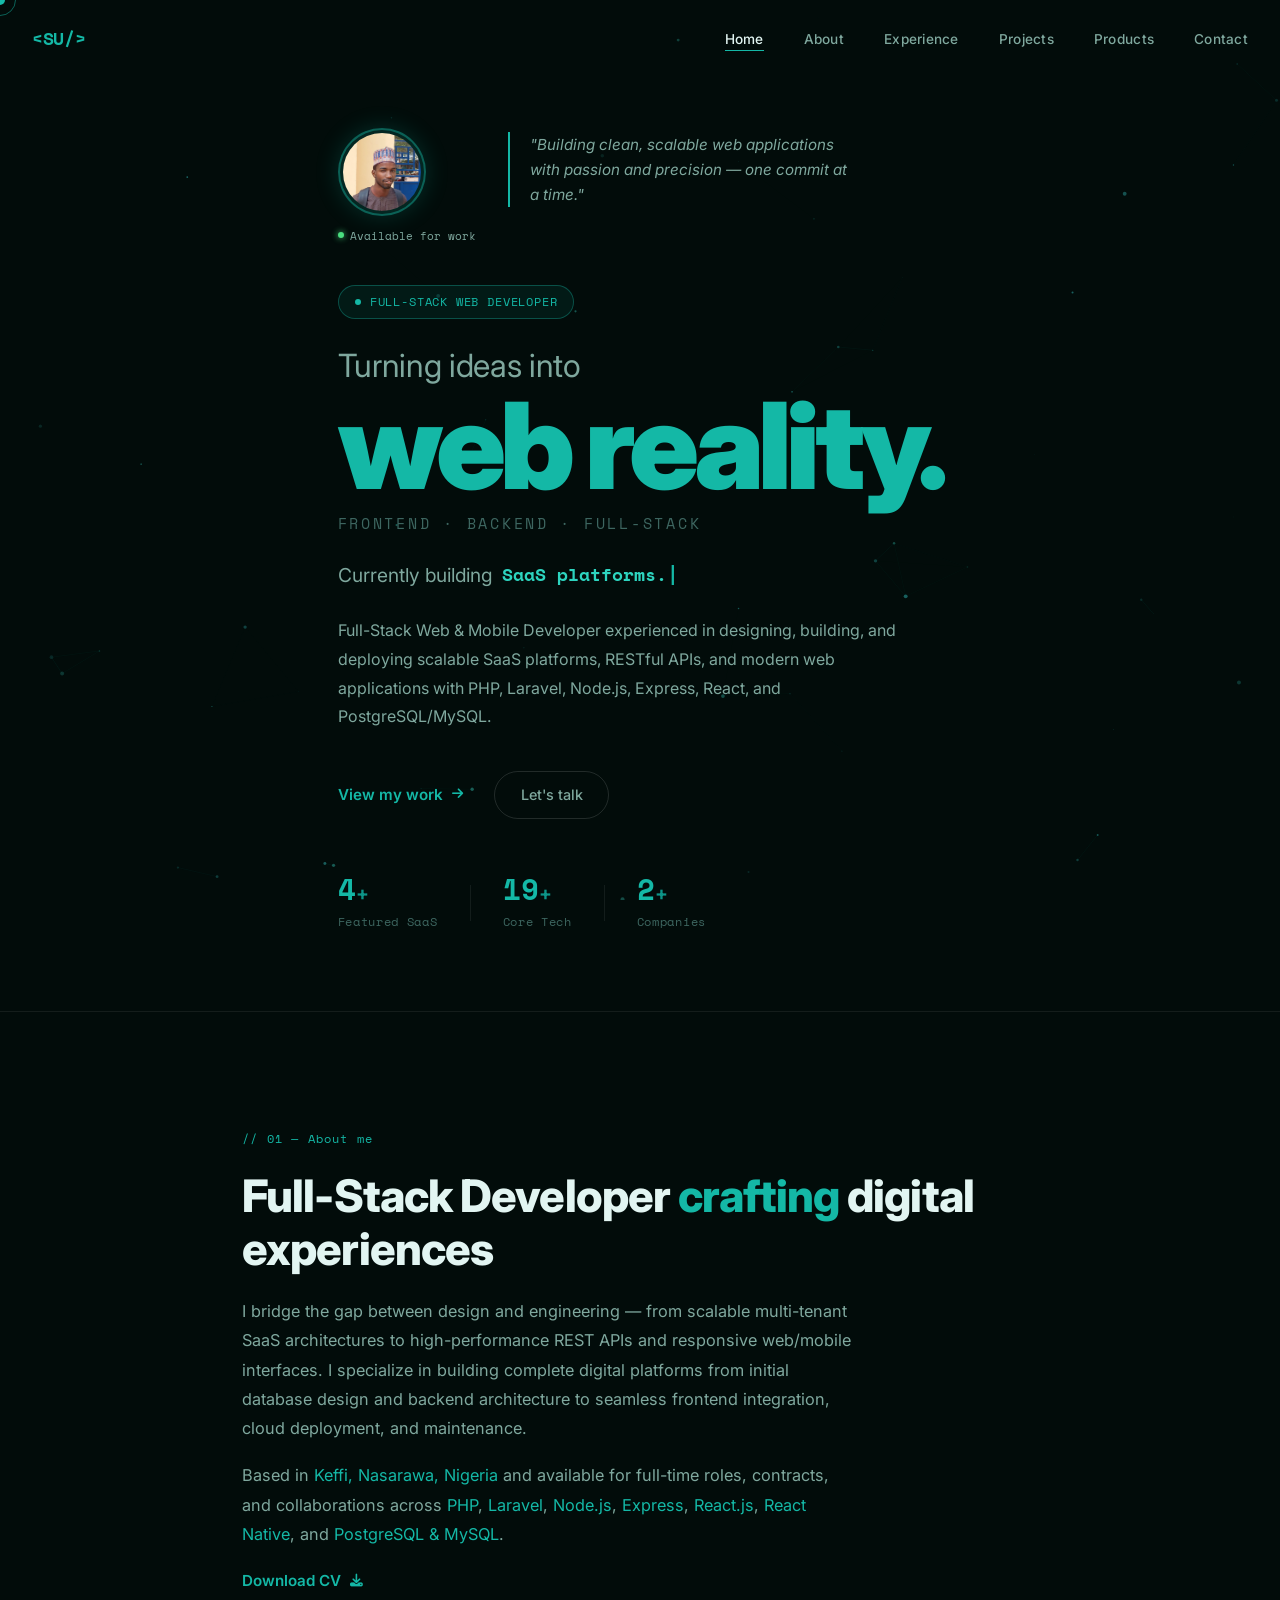
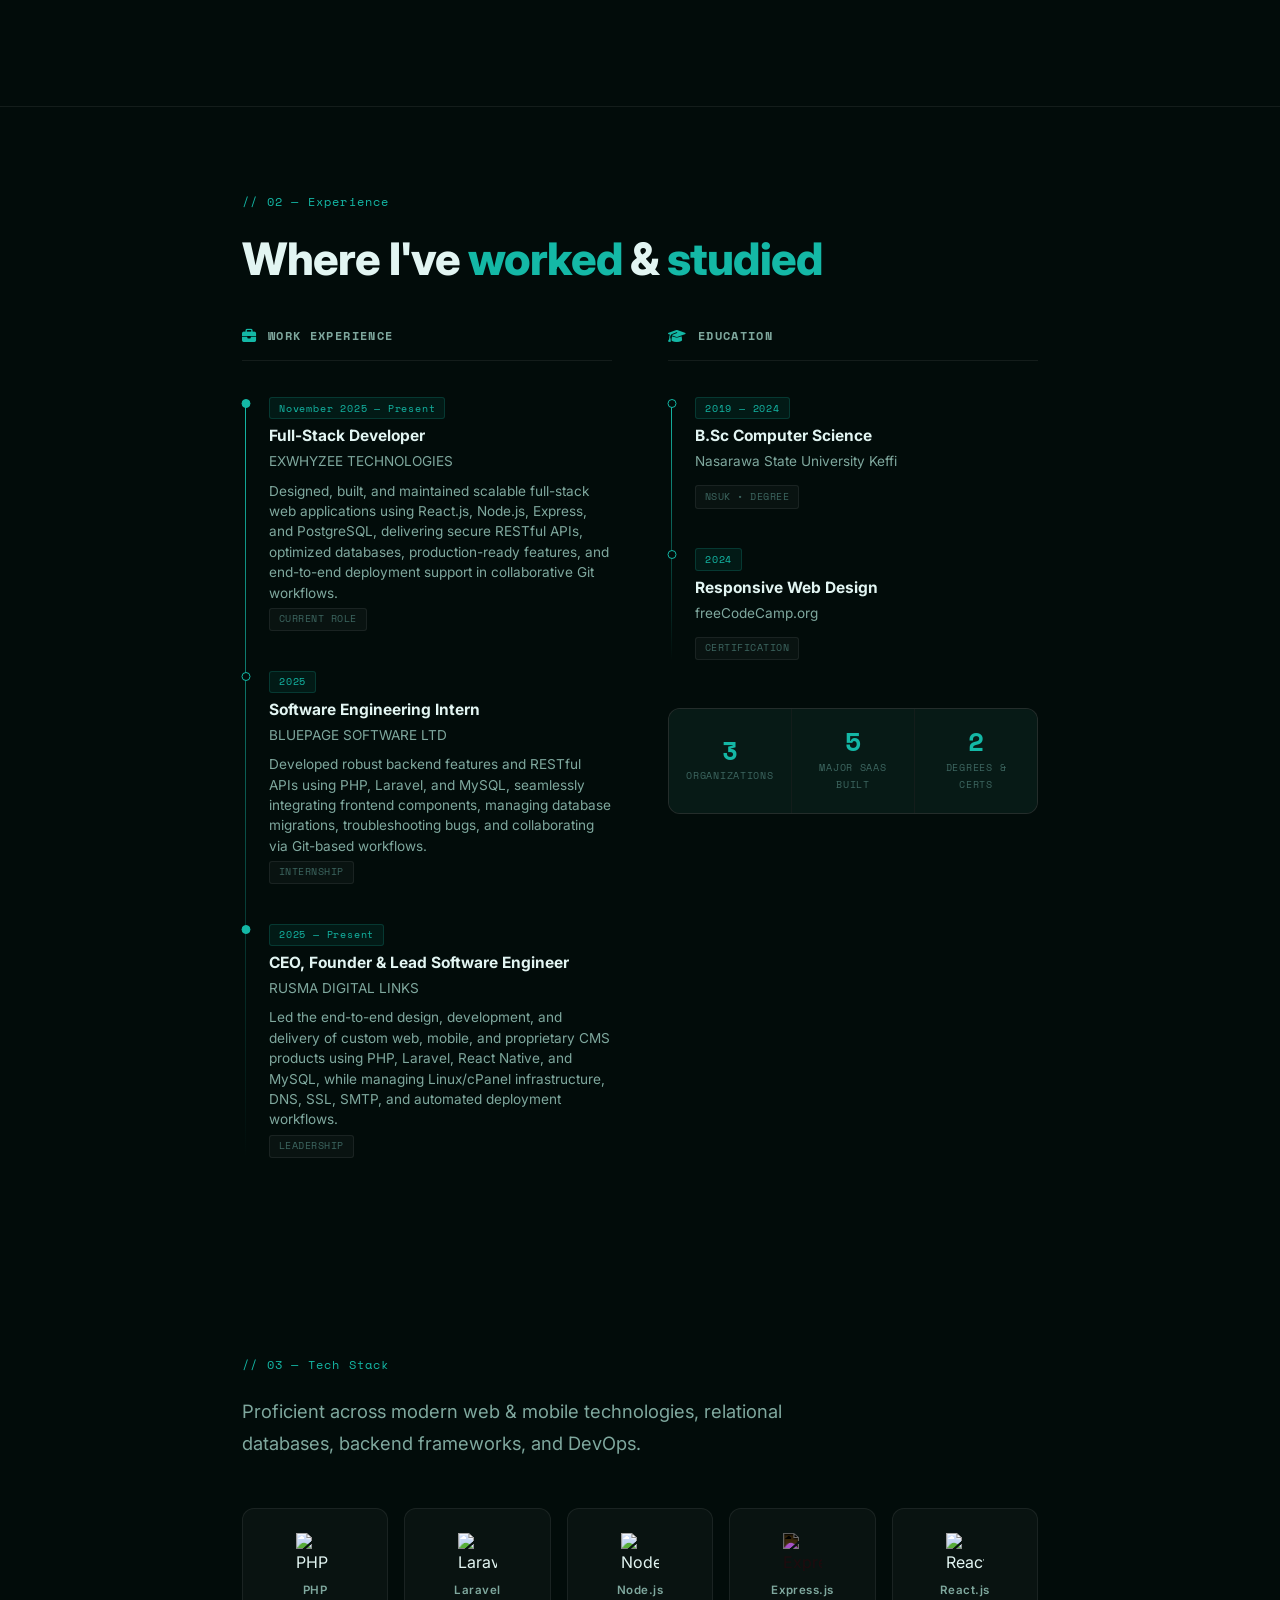
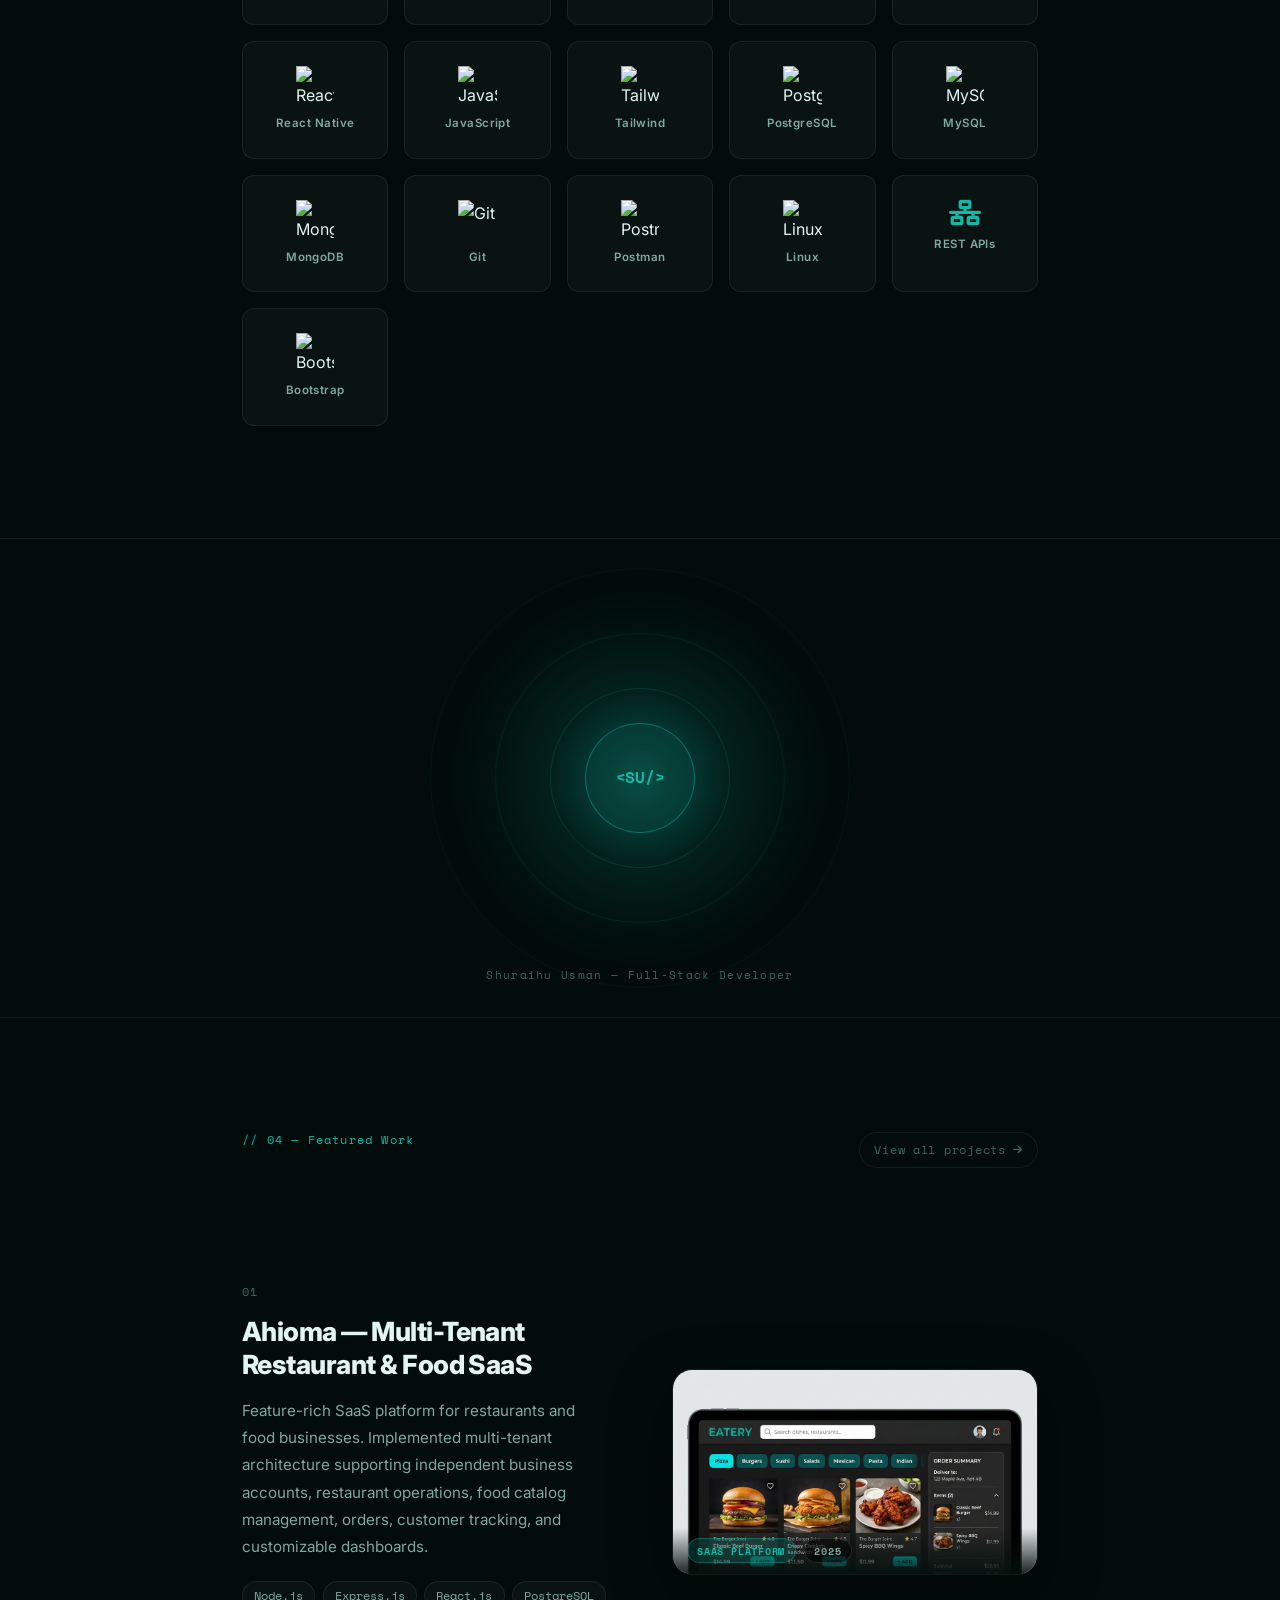
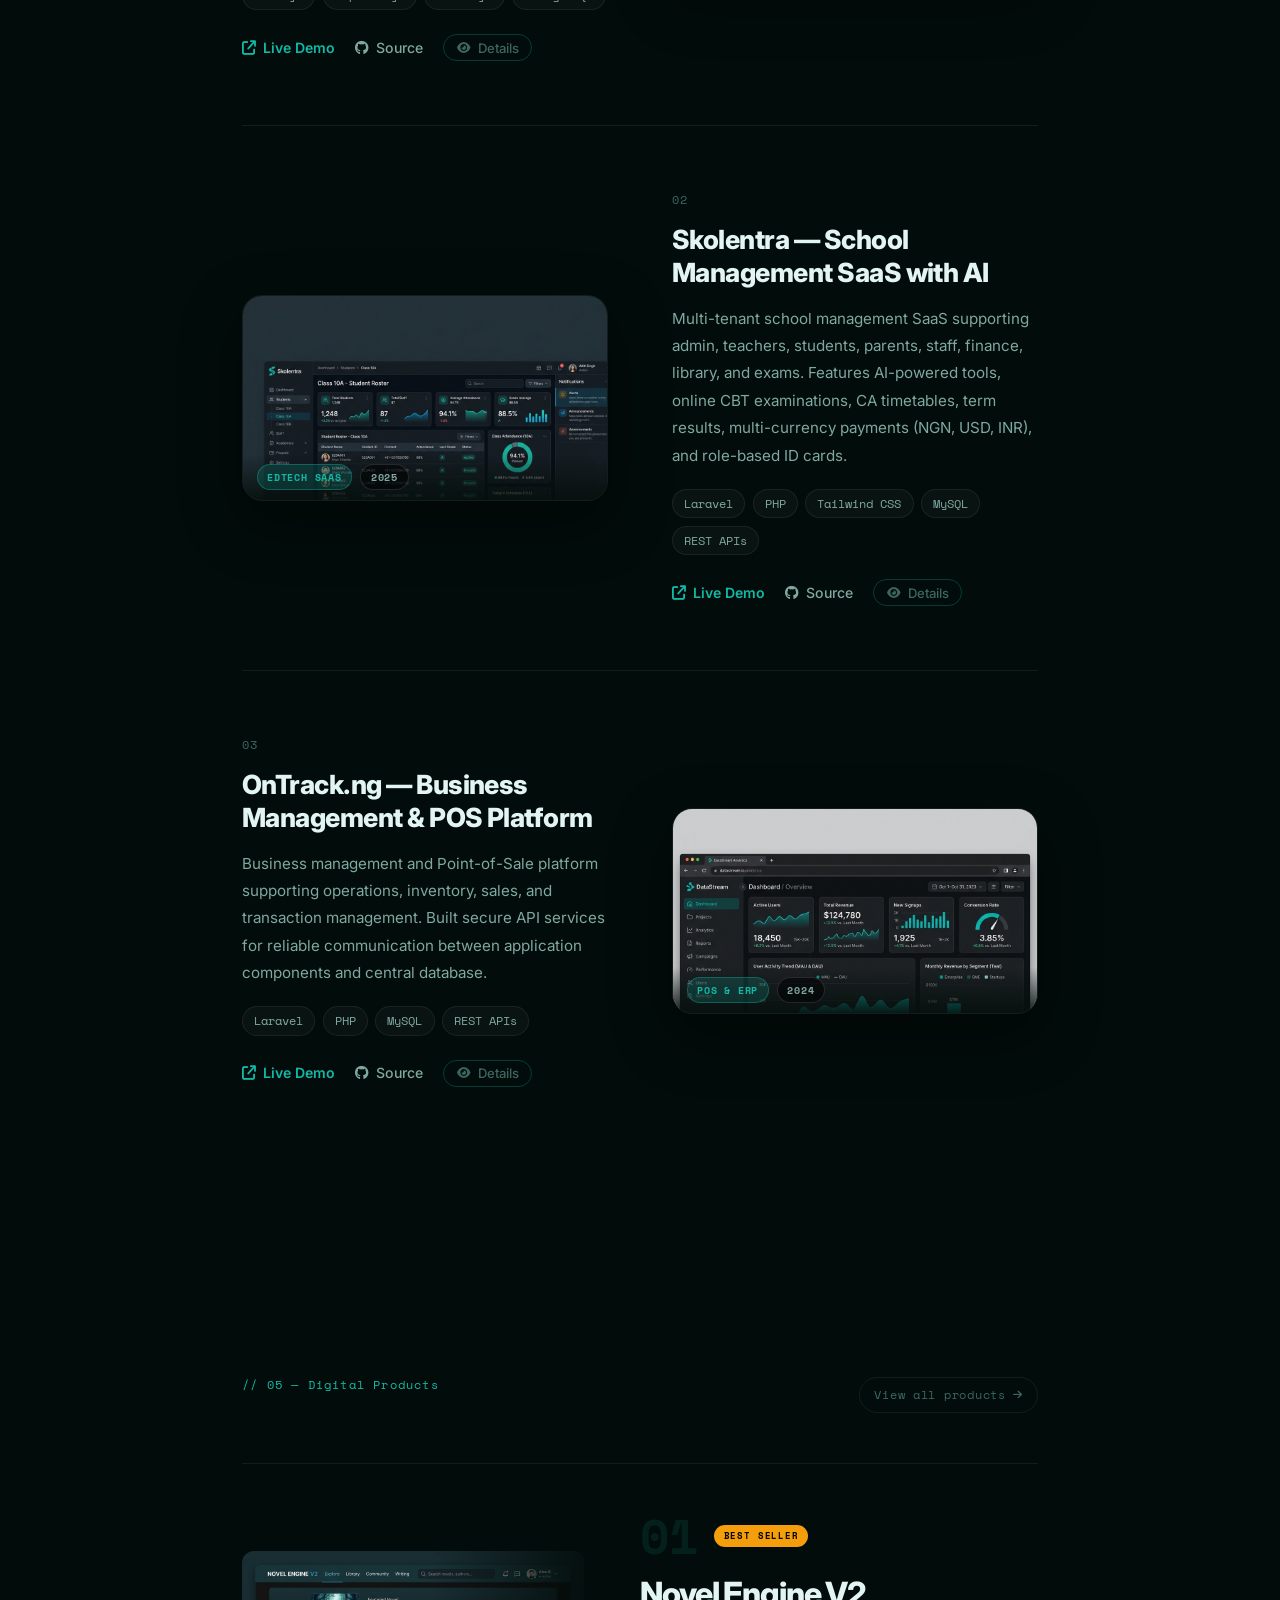
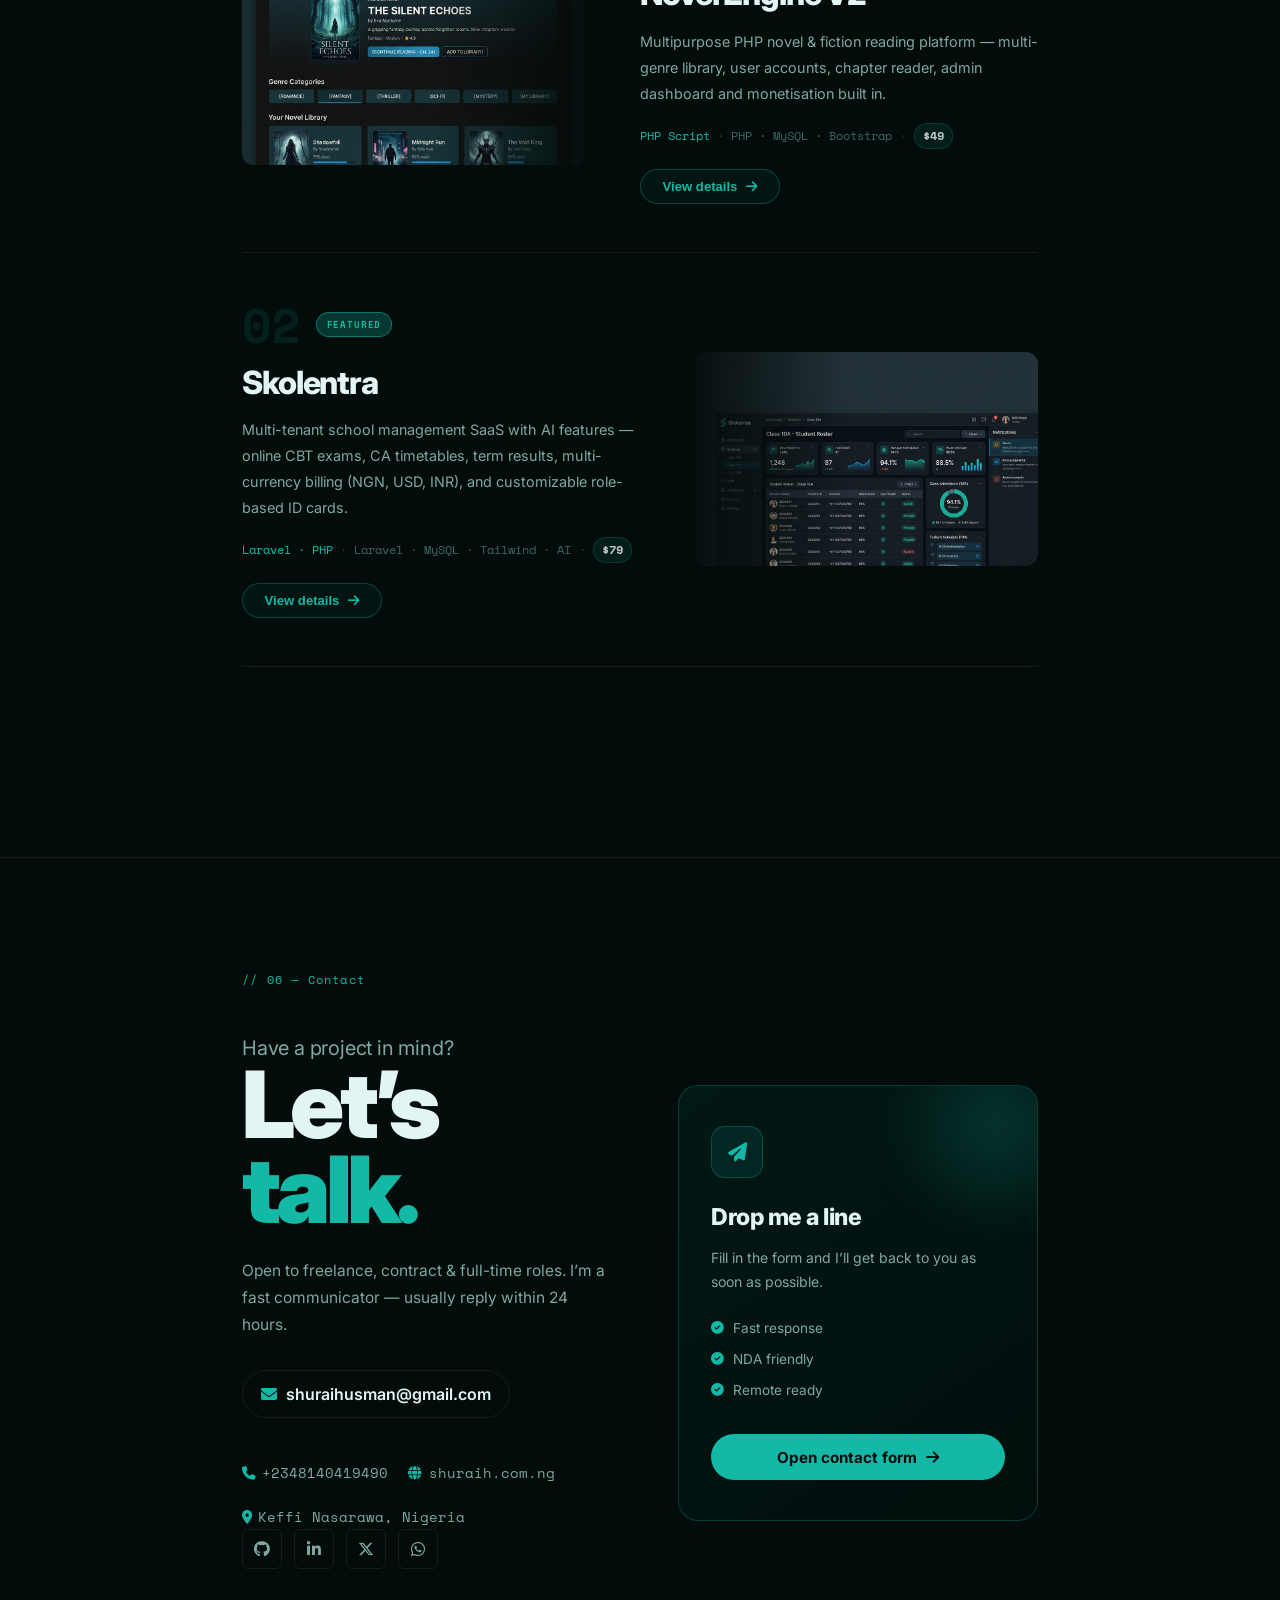
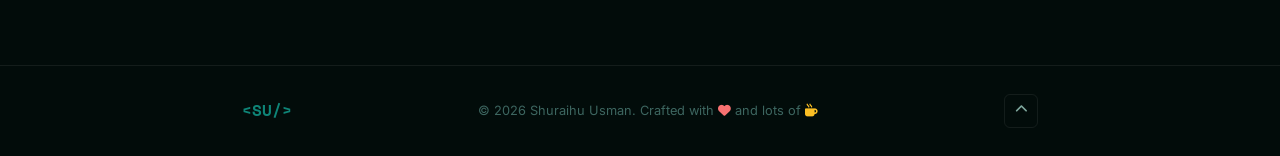
==== commit 50b12077: "Refactor code structure for improved readability and maintainability" ====
--- a/index.html
+++ b/index.html
@@ -154,7 +154,7 @@
           <p class="sec-body">
             Based in <span class="teal">Keffi, Nasarawa, Nigeria</span> and available for full-time roles, contracts, and collaborations across <span class="teal">PHP</span>, <span class="teal">Laravel</span>, <span class="teal">Node.js</span>, <span class="teal">Express</span>, <span class="teal">React.js</span>, <span class="teal">React Native</span>, and <span class="teal">PostgreSQL &amp; MySQL</span>.
           </p>
-          <a href="#" class="btn-arrow" id="downloadCv">
+          <a href="Shuraihu-Usman-CV.pdf" class="btn-arrow" id="downloadCv" download="Shuraihu-Usman-CV.pdf" target="_blank" rel="noopener">
             Download CV <i class="fa-solid fa-download"></i>
           </a>
         </div>
@@ -519,7 +519,7 @@
         <div class="idx-prod-cta reveal">
           <a href="shop.html" class="idx-prod-more-btn" id="shopAllBtn">
             <i class="fa-solid fa-store"></i>
-            Browse all 6 products
+            Browse all products
             <i class="fa-solid fa-arrow-right"></i>
           </a>
         </div>
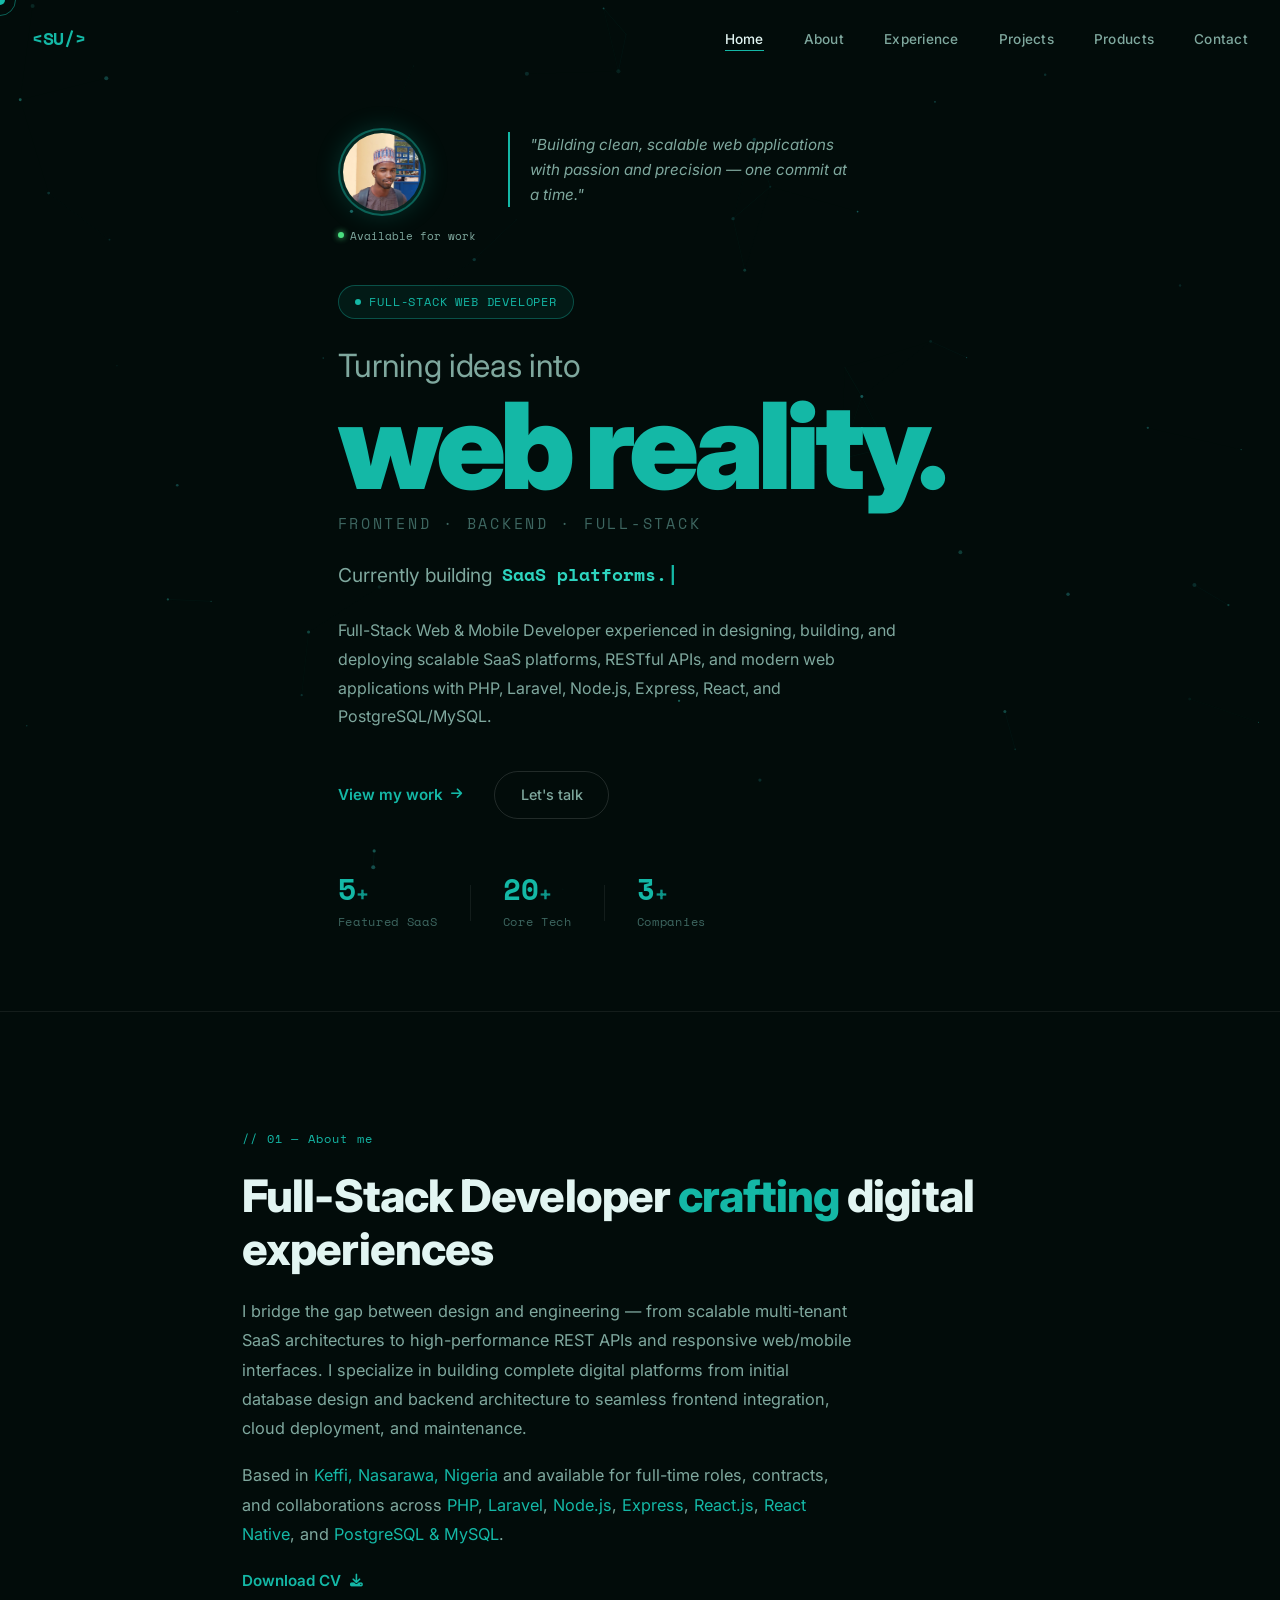
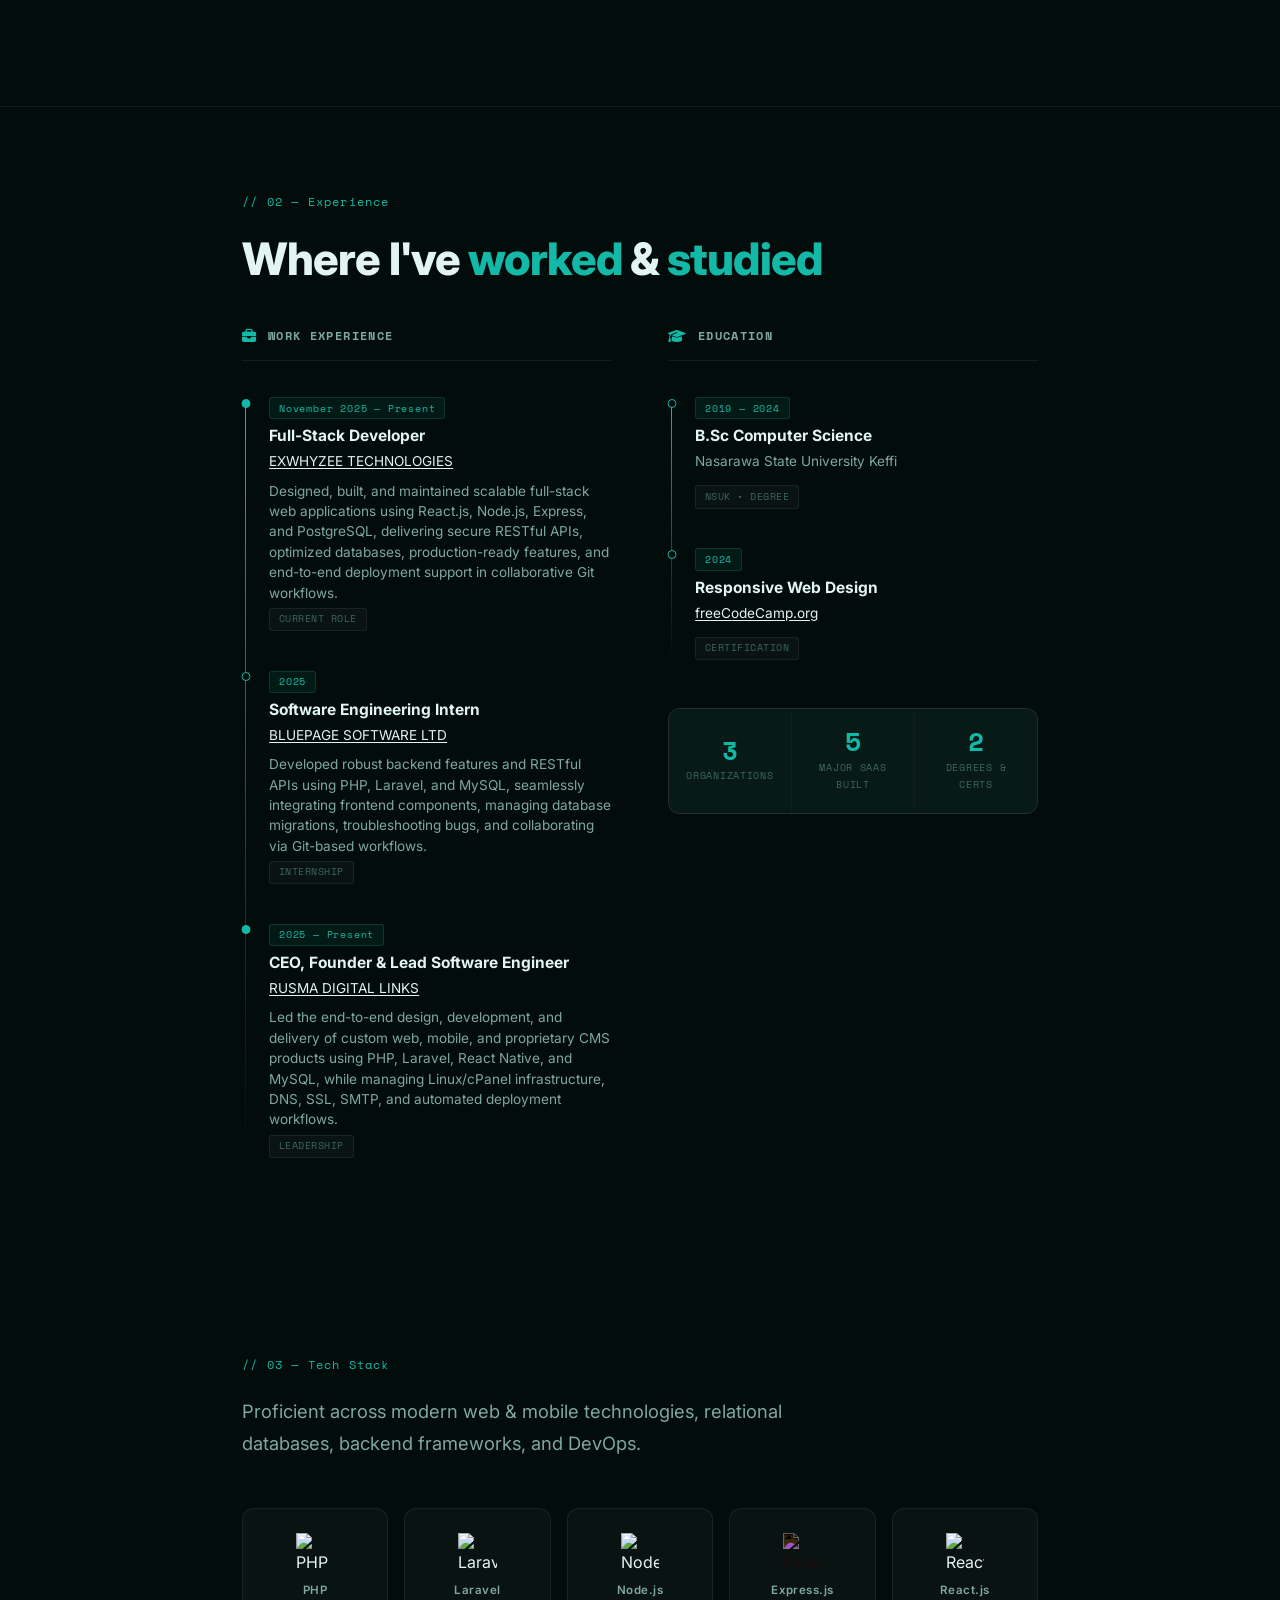
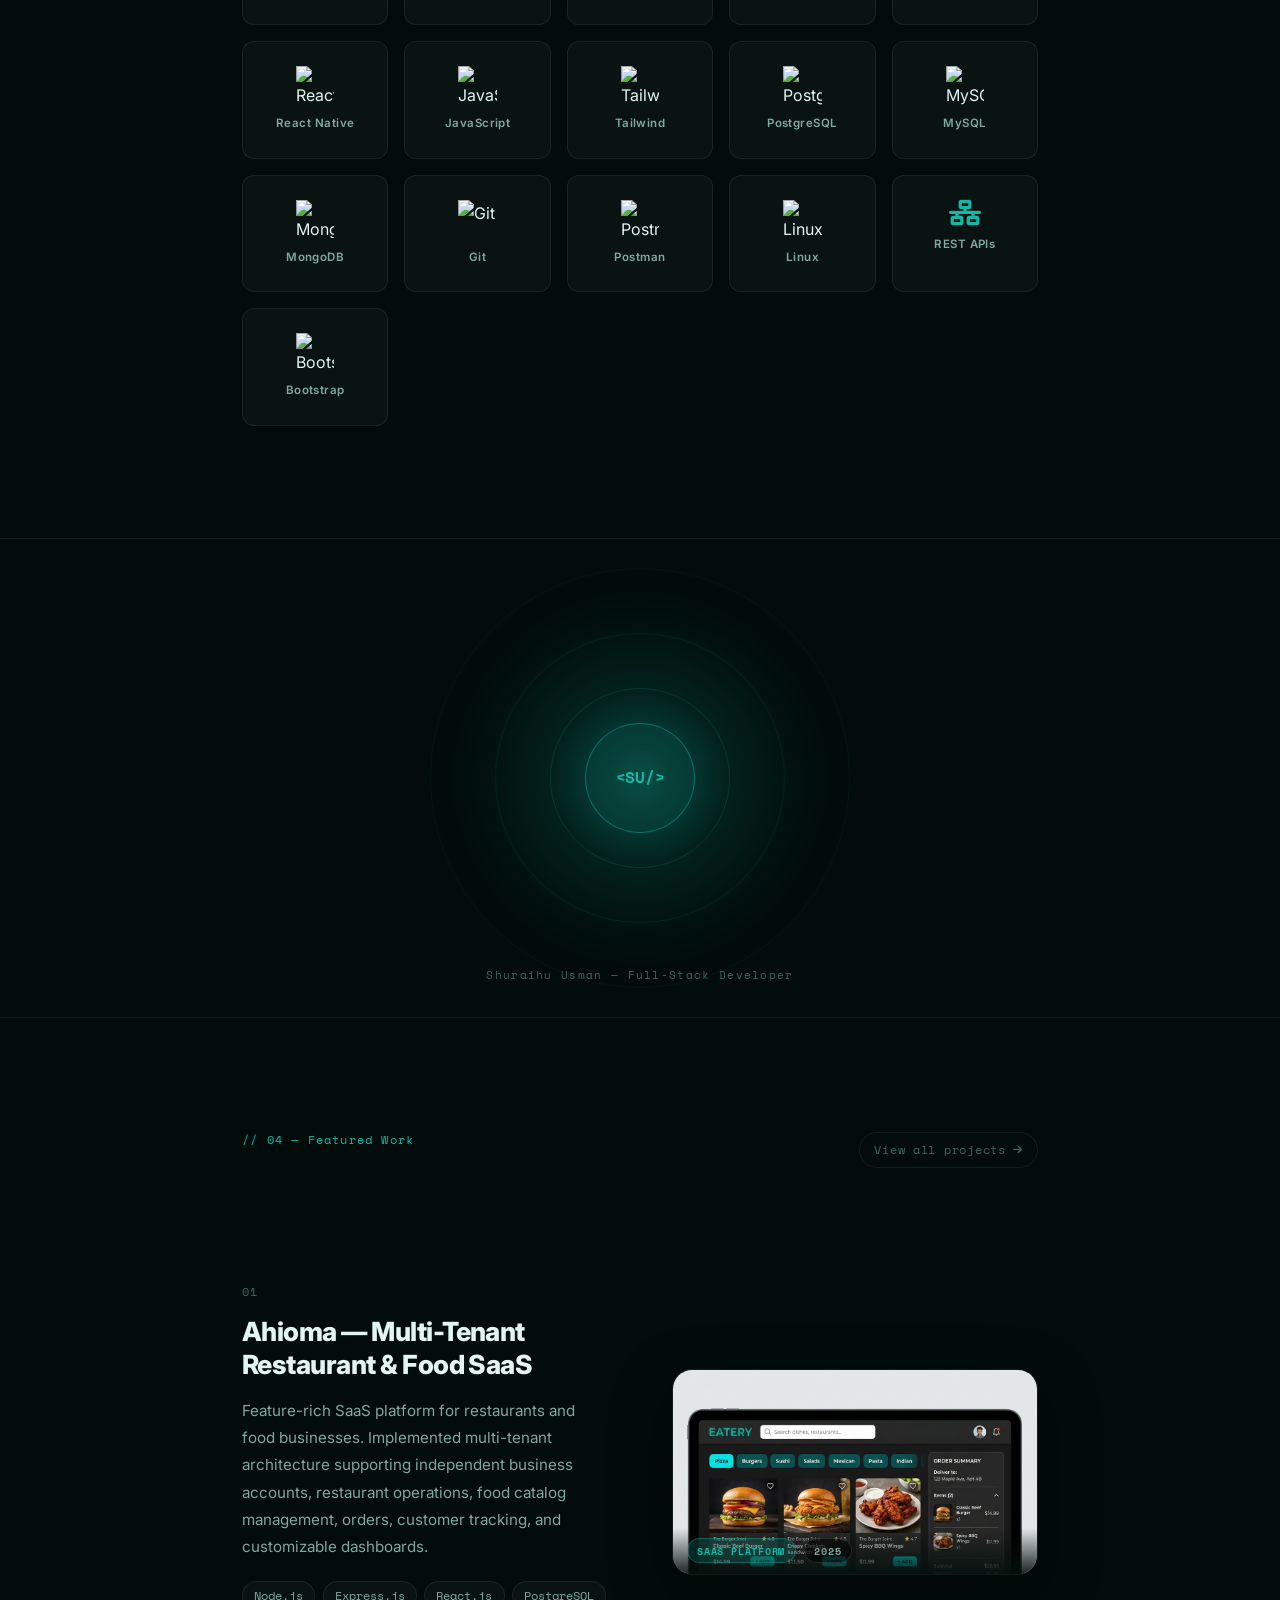
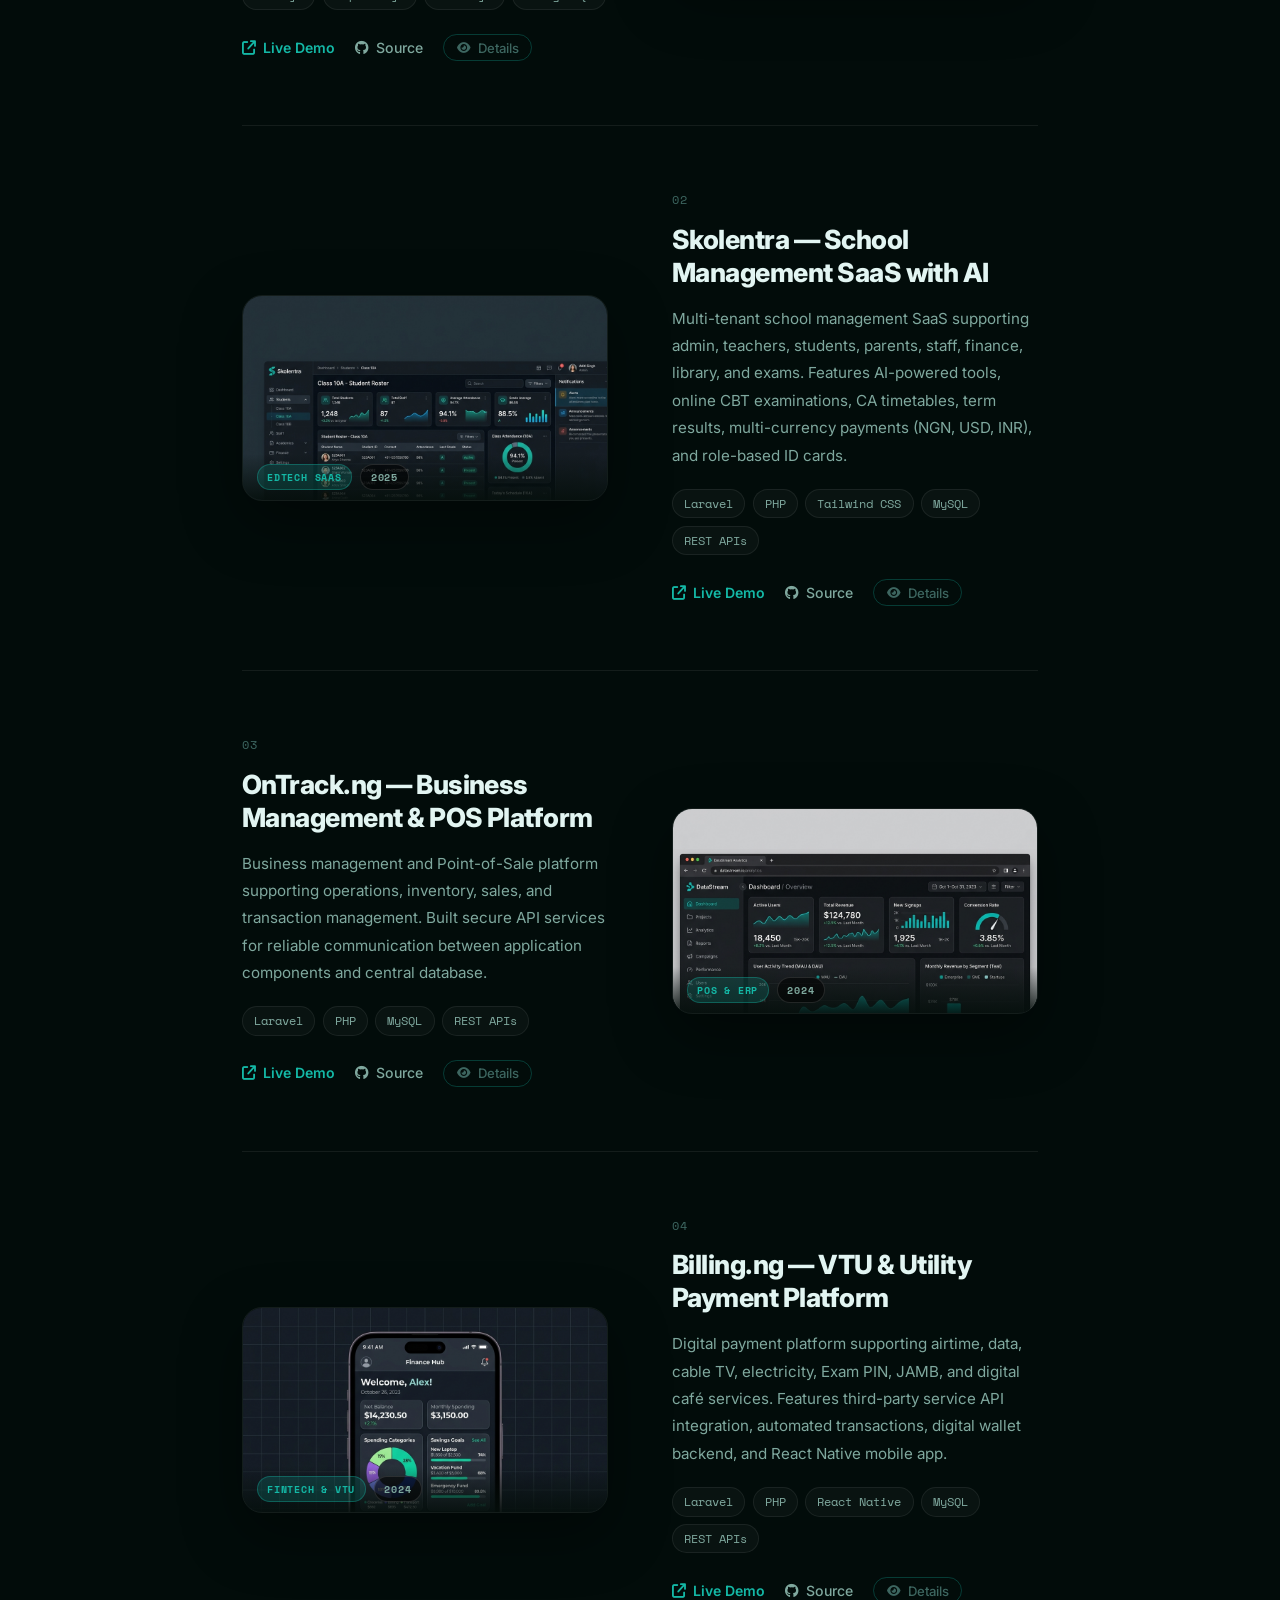
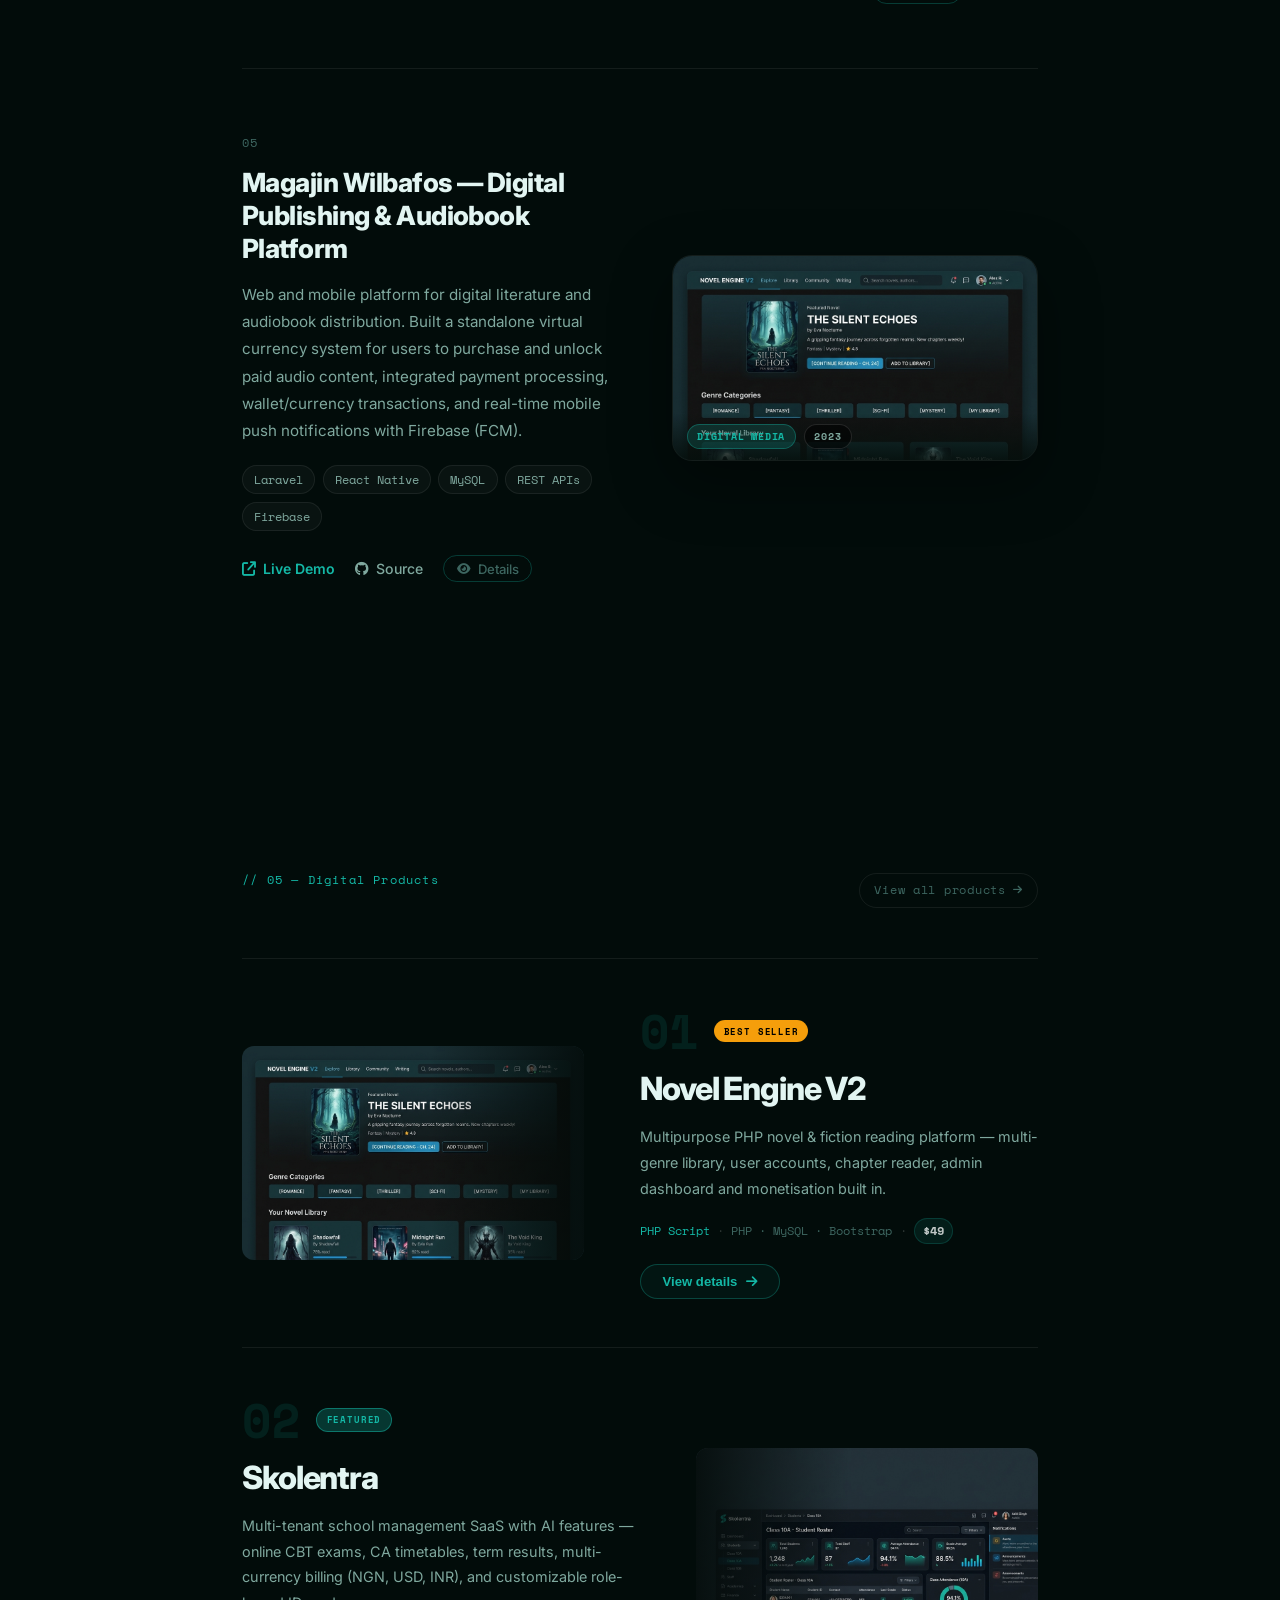
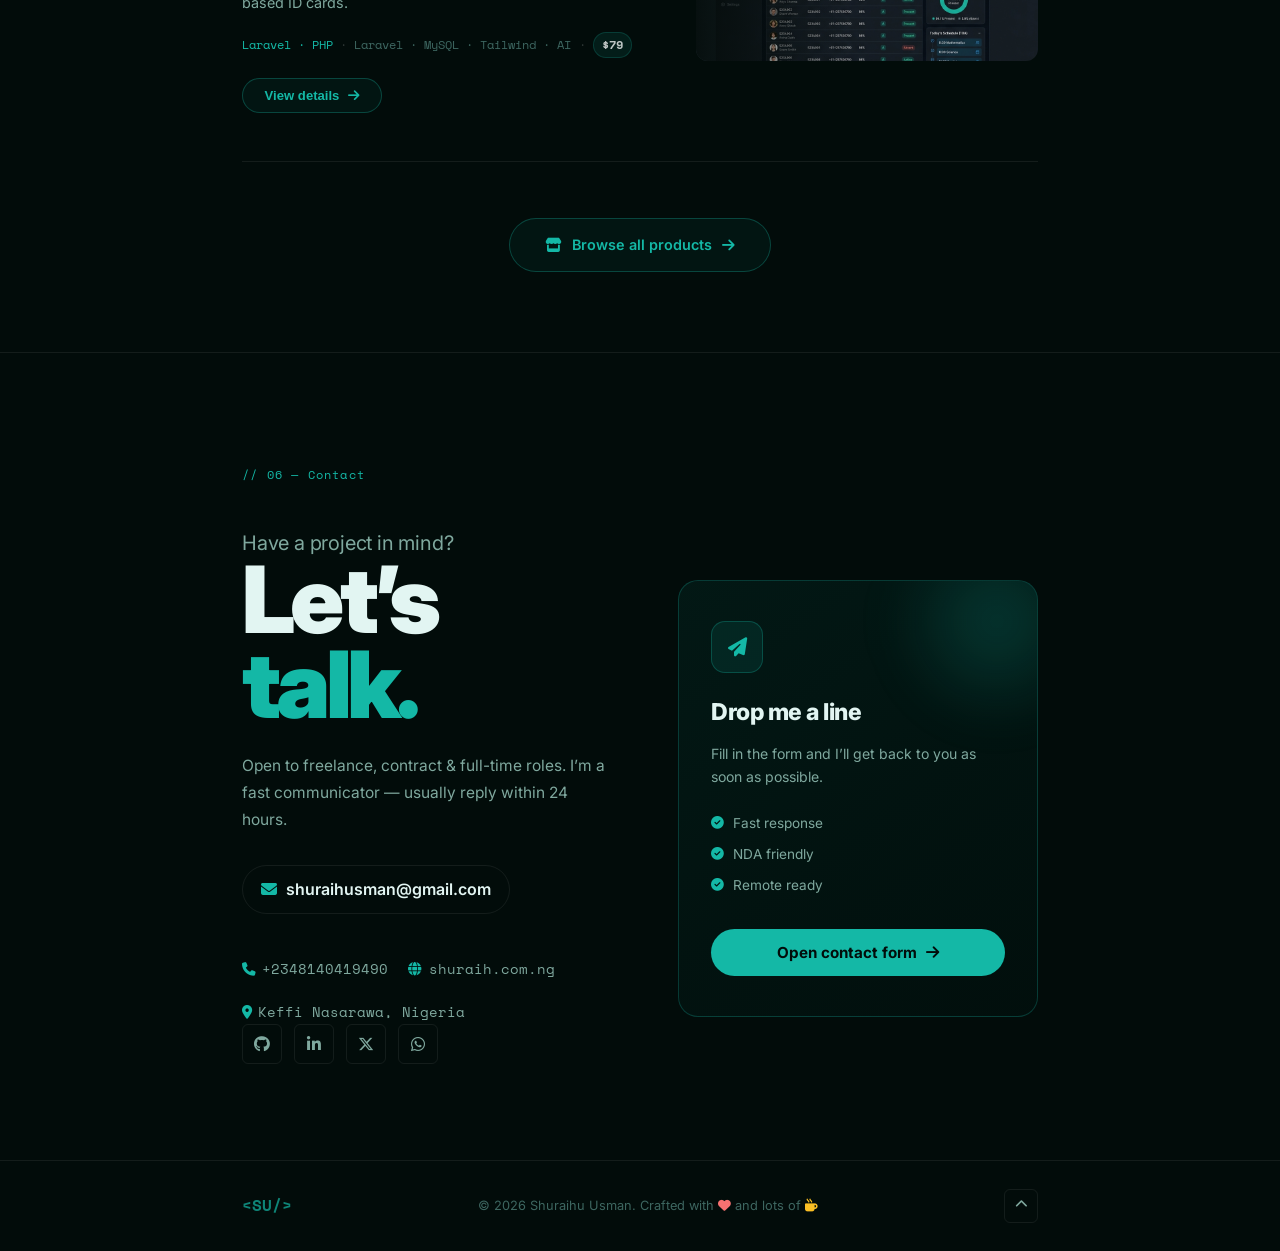
==== commit 77d3400a: "good" ====
--- a/index.html
+++ b/index.html
@@ -12,8 +12,7 @@
   <link
     href="https://fonts.googleapis.com/css2?family=Inter:ital,wght@0,300;0,400;0,500;0,600;0,700;0,800;0,900;1,400&family=Space+Mono:wght@400;700&display=swap"
     rel="stylesheet" />
-  <link rel="stylesheet"
-href="https://cdnjs.cloudflare.com/ajax/libs/font-awesome/6.5.2/css/all.min.css">
+  <link rel="stylesheet" href="https://cdnjs.cloudflare.com/ajax/libs/font-awesome/6.5.2/css/all.min.css">
   <link rel="stylesheet" href="style.css" />
   <link rel="stylesheet" href="shop.css" />
 </head>
@@ -109,7 +108,8 @@
 
         <!-- Bio -->
         <p class="hero-bio">
-          Full-Stack Web &amp; Mobile Developer experienced in designing, building, and deploying scalable SaaS platforms,
+          Full-Stack Web &amp; Mobile Developer experienced in designing, building, and deploying scalable SaaS
+          platforms,
           RESTful APIs, and modern web applications with PHP, Laravel, Node.js, Express, React, and PostgreSQL/MySQL.
         </p>
 
@@ -149,12 +149,19 @@
           <span class="sec-label">// 01 &mdash; About me</span>
           <h2 class="sec-title">Full-Stack Developer <span class="teal">crafting</span> digital experiences</h2>
           <p class="sec-body">
-            I bridge the gap between design and engineering — from scalable multi-tenant SaaS architectures to high-performance REST APIs and responsive web/mobile interfaces. I specialize in building complete digital platforms from initial database design and backend architecture to seamless frontend integration, cloud deployment, and maintenance.
+            I bridge the gap between design and engineering — from scalable multi-tenant SaaS architectures to
+            high-performance REST APIs and responsive web/mobile interfaces. I specialize in building complete digital
+            platforms from initial database design and backend architecture to seamless frontend integration, cloud
+            deployment, and maintenance.
           </p>
           <p class="sec-body">
-            Based in <span class="teal">Keffi, Nasarawa, Nigeria</span> and available for full-time roles, contracts, and collaborations across <span class="teal">PHP</span>, <span class="teal">Laravel</span>, <span class="teal">Node.js</span>, <span class="teal">Express</span>, <span class="teal">React.js</span>, <span class="teal">React Native</span>, and <span class="teal">PostgreSQL &amp; MySQL</span>.
+            Based in <span class="teal">Keffi, Nasarawa, Nigeria</span> and available for full-time roles, contracts,
+            and collaborations across <span class="teal">PHP</span>, <span class="teal">Laravel</span>, <span
+              class="teal">Node.js</span>, <span class="teal">Express</span>, <span class="teal">React.js</span>, <span
+              class="teal">React Native</span>, and <span class="teal">PostgreSQL &amp; MySQL</span>.
           </p>
-          <a href="Shuraihu-Usman-CV.pdf" class="btn-arrow" id="downloadCv" download="Shuraihu-Usman-CV.pdf" target="_blank" rel="noopener">
+          <a href="Shuraihu-Usman-CV.pdf" class="btn-arrow" id="downloadCv" download="Shuraihu-Usman-CV.pdf"
+            target="_blank" rel="noopener">
             Download CV <i class="fa-solid fa-download"></i>
           </a>
         </div>
@@ -184,8 +191,12 @@
                 <div class="tl-body">
                   <span class="tl-period">November 2025 &mdash; Present</span>
                   <h4 class="tl-role">Full-Stack Developer</h4>
-                  <p class="tl-company">EXWHYZEE TECHNOLOGIES</p>
-                  <p class="tl-desc" style="font-size:0.85rem; color:var(--subtle); margin-top:0.35rem; line-height:1.5;">Designed, built, and maintained scalable full-stack web applications using React.js, Node.js, Express, and PostgreSQL, delivering secure RESTful APIs, optimized databases, production-ready features, and end-to-end deployment support in collaborative Git workflows.</p>
+                  <p class="tl-company"><a href="https://www.exwhyzee.ng/" target="_blank" rel="noopener" style="color:var(--text); text-decoration:underline; text-underline-offset:2px;">EXWHYZEE TECHNOLOGIES</a></p>
+                  <p class="tl-desc"
+                    style="font-size:0.85rem; color:var(--subtle); margin-top:0.35rem; line-height:1.5;">Designed,
+                    built, and maintained scalable full-stack web applications using React.js, Node.js, Express, and
+                    PostgreSQL, delivering secure RESTful APIs, optimized databases, production-ready features, and
+                    end-to-end deployment support in collaborative Git workflows.</p>
                   <span class="tl-badge">Current Role</span>
                 </div>
               </div>
@@ -195,8 +206,12 @@
                 <div class="tl-body">
                   <span class="tl-period">2025</span>
                   <h4 class="tl-role">Software Engineering Intern</h4>
-                  <p class="tl-company">BLUEPAGE SOFTWARE LTD</p>
-                  <p class="tl-desc" style="font-size:0.85rem; color:var(--subtle); margin-top:0.35rem; line-height:1.5;">Developed robust backend features and RESTful APIs using PHP, Laravel, and MySQL, seamlessly integrating frontend components, managing database migrations, troubleshooting bugs, and collaborating via Git-based workflows.</p>
+                  <p class="tl-company"><a href="http://bybluepage.com/" target="_blank" rel="noopener" style="color:var(--text); text-decoration:underline; text-underline-offset:2px;">BLUEPAGE SOFTWARE LTD</a></p>
+                  <p class="tl-desc"
+                    style="font-size:0.85rem; color:var(--subtle); margin-top:0.35rem; line-height:1.5;">Developed
+                    robust backend features and RESTful APIs using PHP, Laravel, and MySQL, seamlessly integrating
+                    frontend components, managing database migrations, troubleshooting bugs, and collaborating via
+                    Git-based workflows.</p>
                   <span class="tl-badge">Internship</span>
                 </div>
               </div>
@@ -206,8 +221,12 @@
                 <div class="tl-body">
                   <span class="tl-period">2025 &mdash; Present</span>
                   <h4 class="tl-role">CEO, Founder &amp; Lead Software Engineer</h4>
-                  <p class="tl-company">RUSMA DIGITAL LINKS</p>
-                  <p class="tl-desc" style="font-size:0.85rem; color:var(--subtle); margin-top:0.35rem; line-height:1.5;">Led the end-to-end design, development, and delivery of custom web, mobile, and proprietary CMS products using PHP, Laravel, React Native, and MySQL, while managing Linux/cPanel infrastructure, DNS, SSL, SMTP, and automated deployment workflows.</p>
+                  <p class="tl-company"><a href="https://rusma.top/" target="_blank" rel="noopener" style="color:var(--text); text-decoration:underline; text-underline-offset:2px;">RUSMA DIGITAL LINKS</a></p>
+                  <p class="tl-desc"
+                    style="font-size:0.85rem; color:var(--subtle); margin-top:0.35rem; line-height:1.5;">Led the
+                    end-to-end design, development, and delivery of custom web, mobile, and proprietary CMS products
+                    using PHP, Laravel, React Native, and MySQL, while managing Linux/cPanel infrastructure, DNS, SSL,
+                    SMTP, and automated deployment workflows.</p>
                   <span class="tl-badge">Leadership</span>
                 </div>
               </div>
@@ -237,7 +256,7 @@
                 <div class="tl-body">
                   <span class="tl-period">2024</span>
                   <h4 class="tl-role">Responsive Web Design</h4>
-                  <p class="tl-company">freeCodeCamp.org</p>
+                  <p class="tl-company"><a href="https://freecodecamp.org/certification/shuraih99/responsive-web-design" target="_blank" rel="noopener" style="color:var(--text); text-decoration:underline; text-underline-offset:2px;">freeCodeCamp.org</a></p>
                   <span class="tl-badge">Certification</span>
                 </div>
               </div>
@@ -271,64 +290,79 @@
         <div class="reveal">
           <span class="sec-label">// 03 &mdash; Tech Stack</span>
           <p class="skills-lead">
-            Proficient across modern web &amp; mobile technologies, relational databases, backend frameworks, and DevOps.
+            Proficient across modern web &amp; mobile technologies, relational databases, backend frameworks, and
+            DevOps.
           </p>
         </div>
         <div class="skills-grid reveal">
           <div class="sicon" id="siPhp">
-            <img src="https://cdn.jsdelivr.net/gh/devicons/devicon@latest/icons/php/php-original.svg" alt="PHP" loading="lazy" />
+            <img src="https://cdn.jsdelivr.net/gh/devicons/devicon@latest/icons/php/php-original.svg" alt="PHP"
+              loading="lazy" />
             <span>PHP</span>
           </div>
           <div class="sicon" id="siLaravel">
-            <img src="https://cdn.jsdelivr.net/gh/devicons/devicon@latest/icons/laravel/laravel-original.svg" alt="Laravel" loading="lazy" />
+            <img src="https://cdn.jsdelivr.net/gh/devicons/devicon@latest/icons/laravel/laravel-original.svg"
+              alt="Laravel" loading="lazy" />
             <span>Laravel</span>
           </div>
           <div class="sicon" id="siNode">
-            <img src="https://cdn.jsdelivr.net/gh/devicons/devicon@latest/icons/nodejs/nodejs-original.svg" alt="Node.js" loading="lazy" />
+            <img src="https://cdn.jsdelivr.net/gh/devicons/devicon@latest/icons/nodejs/nodejs-original.svg"
+              alt="Node.js" loading="lazy" />
             <span>Node.js</span>
           </div>
           <div class="sicon" id="siExpress">
-            <img src="https://cdn.jsdelivr.net/gh/devicons/devicon@latest/icons/express/express-original.svg" alt="Express.js" loading="lazy" style="filter:invert(1);" />
+            <img src="https://cdn.jsdelivr.net/gh/devicons/devicon@latest/icons/express/express-original.svg"
+              alt="Express.js" loading="lazy" style="filter:invert(1);" />
             <span>Express.js</span>
           </div>
           <div class="sicon" id="siReact">
-            <img src="https://cdn.jsdelivr.net/gh/devicons/devicon@latest/icons/react/react-original.svg" alt="React.js" loading="lazy" />
+            <img src="https://cdn.jsdelivr.net/gh/devicons/devicon@latest/icons/react/react-original.svg" alt="React.js"
+              loading="lazy" />
             <span>React.js</span>
           </div>
           <div class="sicon" id="siReactNative">
-            <img src="https://cdn.jsdelivr.net/gh/devicons/devicon@latest/icons/react/react-original.svg" alt="React Native" loading="lazy" />
+            <img src="https://cdn.jsdelivr.net/gh/devicons/devicon@latest/icons/react/react-original.svg"
+              alt="React Native" loading="lazy" />
             <span>React Native</span>
           </div>
           <div class="sicon" id="siJs">
-            <img src="https://cdn.jsdelivr.net/gh/devicons/devicon@latest/icons/javascript/javascript-original.svg" alt="JavaScript" loading="lazy" />
+            <img src="https://cdn.jsdelivr.net/gh/devicons/devicon@latest/icons/javascript/javascript-original.svg"
+              alt="JavaScript" loading="lazy" />
             <span>JavaScript</span>
           </div>
           <div class="sicon" id="siTailwind">
-            <img src="https://cdn.jsdelivr.net/gh/devicons/devicon@latest/icons/tailwindcss/tailwindcss-original.svg" alt="Tailwind CSS" loading="lazy" />
+            <img src="https://cdn.jsdelivr.net/gh/devicons/devicon@latest/icons/tailwindcss/tailwindcss-original.svg"
+              alt="Tailwind CSS" loading="lazy" />
             <span>Tailwind</span>
           </div>
           <div class="sicon" id="siPostgres">
-            <img src="https://cdn.jsdelivr.net/gh/devicons/devicon@latest/icons/postgresql/postgresql-original.svg" alt="PostgreSQL" loading="lazy" />
+            <img src="https://cdn.jsdelivr.net/gh/devicons/devicon@latest/icons/postgresql/postgresql-original.svg"
+              alt="PostgreSQL" loading="lazy" />
             <span>PostgreSQL</span>
           </div>
           <div class="sicon" id="siMysql">
-            <img src="https://cdn.jsdelivr.net/gh/devicons/devicon@latest/icons/mysql/mysql-original.svg" alt="MySQL" loading="lazy" />
+            <img src="https://cdn.jsdelivr.net/gh/devicons/devicon@latest/icons/mysql/mysql-original.svg" alt="MySQL"
+              loading="lazy" />
             <span>MySQL</span>
           </div>
           <div class="sicon" id="siMongodb">
-            <img src="https://cdn.jsdelivr.net/gh/devicons/devicon@latest/icons/mongodb/mongodb-original.svg" alt="MongoDB" loading="lazy" />
+            <img src="https://cdn.jsdelivr.net/gh/devicons/devicon@latest/icons/mongodb/mongodb-original.svg"
+              alt="MongoDB" loading="lazy" />
             <span>MongoDB</span>
           </div>
           <div class="sicon" id="siGit">
-            <img src="https://cdn.jsdelivr.net/gh/devicons/devicon@latest/icons/git/git-original.svg" alt="Git" loading="lazy" />
+            <img src="https://cdn.jsdelivr.net/gh/devicons/devicon@latest/icons/git/git-original.svg" alt="Git"
+              loading="lazy" />
             <span>Git</span>
           </div>
           <div class="sicon" id="siPostman">
-            <img src="https://cdn.jsdelivr.net/gh/devicons/devicon@latest/icons/postman/postman-original.svg" alt="Postman" loading="lazy" />
+            <img src="https://cdn.jsdelivr.net/gh/devicons/devicon@latest/icons/postman/postman-original.svg"
+              alt="Postman" loading="lazy" />
             <span>Postman</span>
           </div>
           <div class="sicon" id="siLinux">
-            <img src="https://cdn.jsdelivr.net/gh/devicons/devicon@latest/icons/linux/linux-original.svg" alt="Linux" loading="lazy" />
+            <img src="https://cdn.jsdelivr.net/gh/devicons/devicon@latest/icons/linux/linux-original.svg" alt="Linux"
+              loading="lazy" />
             <span>Linux</span>
           </div>
           <div class="sicon" id="siApi">
@@ -336,7 +370,8 @@
             <span>REST APIs</span>
           </div>
           <div class="sicon" id="siBootstrap">
-            <img src="https://cdn.jsdelivr.net/gh/devicons/devicon@latest/icons/bootstrap/bootstrap-original.svg" alt="Bootstrap" loading="lazy" />
+            <img src="https://cdn.jsdelivr.net/gh/devicons/devicon@latest/icons/bootstrap/bootstrap-original.svg"
+              alt="Bootstrap" loading="lazy" />
             <span>Bootstrap</span>
           </div>
         </div>
@@ -372,21 +407,26 @@
           <div class="proj-info">
             <span class="proj-num">01</span>
             <h3 class="proj-title">Ahioma &mdash; Multi-Tenant Restaurant &amp; Food SaaS</h3>
-            <p class="proj-desc">Feature-rich SaaS platform for restaurants and food businesses. Implemented multi-tenant architecture supporting independent business accounts, restaurant operations, food catalog management, orders, customer tracking, and customizable dashboards.</p>
+            <p class="proj-desc">Feature-rich SaaS platform for restaurants and food businesses. Implemented
+              multi-tenant architecture supporting independent business accounts, restaurant operations, food catalog
+              management, orders, customer tracking, and customizable dashboards.</p>
             <div class="proj-tags">
               <span>Node.js</span><span>Express.js</span><span>React.js</span><span>PostgreSQL</span>
             </div>
             <div class="proj-links">
-              <a href="#" class="plink" id="proj1Live"><i class="fa-solid fa-arrow-up-right-from-square"></i> Live Demo</a>
-              <a href="#" class="plink plink-ghost" id="proj1Code"><i class="fa-brands fa-github"></i> Source</a>
-              <button class="plink plink-detail" id="proj1Detail" data-proj="proj1"><i class="fa-solid fa-eye"></i> Details</button>
+              <a href="https://ahioma.ng/" class="plink" id="proj1Live" target="_blank" rel="noopener"><i class="fa-solid fa-arrow-up-right-from-square"></i> Live
+                Demo</a>
+              <a href="https://github.com/Shuraih-Usman" class="plink plink-ghost" id="proj1Code" target="_blank" rel="noopener"><i class="fa-brands fa-github"></i> Source</a>
+              <button class="plink plink-detail" id="proj1Detail" data-proj="proj1"><i class="fa-solid fa-eye"></i>
+                Details</button>
             </div>
           </div>
           <div class="proj-visual">
             <div class="proj-img-wrap">
               <img src="images/proj-food.jpg" alt="Ahioma Restaurant SaaS" class="proj-img" loading="lazy" />
               <div class="proj-img-overlay">
-                <span class="pcard-badge pcard-cat-badge" style="position:relative;top:auto;left:auto;">SaaS Platform</span>
+                <span class="pcard-badge pcard-cat-badge" style="position:relative;top:auto;left:auto;">SaaS
+                  Platform</span>
                 <span class="pcard-badge pcard-year-badge" style="position:relative;top:auto;left:auto;">2025</span>
               </div>
             </div>
@@ -398,21 +438,27 @@
           <div class="proj-info">
             <span class="proj-num">02</span>
             <h3 class="proj-title">Skolentra &mdash; School Management SaaS with AI</h3>
-            <p class="proj-desc">Multi-tenant school management SaaS supporting admin, teachers, students, parents, staff, finance, library, and exams. Features AI-powered tools, online CBT examinations, CA timetables, term results, multi-currency payments (NGN, USD, INR), and role-based ID cards.</p>
+            <p class="proj-desc">Multi-tenant school management SaaS supporting admin, teachers, students, parents,
+              staff, finance, library, and exams. Features AI-powered tools, online CBT examinations, CA timetables,
+              term results, multi-currency payments (NGN, USD, INR), and role-based ID cards.</p>
             <div class="proj-tags">
               <span>Laravel</span><span>PHP</span><span>Tailwind CSS</span><span>MySQL</span><span>REST APIs</span>
             </div>
             <div class="proj-links">
-              <a href="#" class="plink" id="proj2Live"><i class="fa-solid fa-arrow-up-right-from-square"></i> Live Demo</a>
-              <a href="#" class="plink plink-ghost" id="proj2Code"><i class="fa-brands fa-github"></i> Source</a>
-              <button class="plink plink-detail" id="proj2Detail" data-proj="proj2"><i class="fa-solid fa-eye"></i> Details</button>
+              <a href="https://skolentra.rusma.top" class="plink" id="proj2Live" target="_blank" rel="noopener"><i class="fa-solid fa-arrow-up-right-from-square"></i> Live
+                Demo</a>
+              <a href="https://github.com/Shuraih-Usman" class="plink plink-ghost" id="proj2Code" target="_blank" rel="noopener"><i class="fa-brands fa-github"></i> Source</a>
+              <button class="plink plink-detail" id="proj2Detail" data-proj="proj2"><i class="fa-solid fa-eye"></i>
+                Details</button>
             </div>
           </div>
           <div class="proj-visual">
             <div class="proj-img-wrap">
-              <img src="images/product-skolentra.jpg" alt="Skolentra School Management SaaS" class="proj-img" loading="lazy" />
+              <img src="images/product-skolentra.jpg" alt="Skolentra School Management SaaS" class="proj-img"
+                loading="lazy" />
               <div class="proj-img-overlay">
-                <span class="pcard-badge pcard-cat-badge" style="position:relative;top:auto;left:auto;">EdTech SaaS</span>
+                <span class="pcard-badge pcard-cat-badge" style="position:relative;top:auto;left:auto;">EdTech
+                  SaaS</span>
                 <span class="pcard-badge pcard-year-badge" style="position:relative;top:auto;left:auto;">2025</span>
               </div>
             </div>
@@ -424,22 +470,80 @@
           <div class="proj-info">
             <span class="proj-num">03</span>
             <h3 class="proj-title">OnTrack.ng &mdash; Business Management &amp; POS Platform</h3>
-            <p class="proj-desc">Business management and Point-of-Sale platform supporting operations, inventory, sales, and transaction management. Built secure API services for reliable communication between application components and central database.</p>
+            <p class="proj-desc">Business management and Point-of-Sale platform supporting operations, inventory, sales,
+              and transaction management. Built secure API services for reliable communication between application
+              components and central database.</p>
             <div class="proj-tags">
               <span>Laravel</span><span>PHP</span><span>MySQL</span><span>REST APIs</span>
             </div>
             <div class="proj-links">
-              <a href="#" class="plink" id="proj3Live"><i class="fa-solid fa-arrow-up-right-from-square"></i> Live Demo</a>
-              <a href="#" class="plink plink-ghost" id="proj3Code"><i class="fa-brands fa-github"></i> Source</a>
-              <button class="plink plink-detail" id="proj3Detail" data-proj="proj3"><i class="fa-solid fa-eye"></i> Details</button>
+              <a href="https://ontrack.ng/" class="plink" id="proj3Live" target="_blank" rel="noopener"><i class="fa-solid fa-arrow-up-right-from-square"></i> Live
+                Demo</a>
+              <a href="https://github.com/Shuraih-Usman" class="plink plink-ghost" id="proj3Code" target="_blank" rel="noopener"><i class="fa-brands fa-github"></i> Source</a>
+              <button class="plink plink-detail" id="proj3Detail" data-proj="proj3"><i class="fa-solid fa-eye"></i>
+                Details</button>
             </div>
           </div>
           <div class="proj-visual">
             <div class="proj-img-wrap">
-              <img src="images/proj-analytics.jpg" alt="OnTrack.ng Business Management POS" class="proj-img" loading="lazy" />
+              <img src="images/proj-analytics.jpg" alt="OnTrack.ng Business Management POS" class="proj-img"
+                loading="lazy" />
               <div class="proj-img-overlay">
-                <span class="pcard-badge pcard-cat-badge" style="position:relative;top:auto;left:auto;">POS &amp; ERP</span>
+                <span class="pcard-badge pcard-cat-badge" style="position:relative;top:auto;left:auto;">POS &amp;
+                  ERP</span>
                 <span class="pcard-badge pcard-year-badge" style="position:relative;top:auto;left:auto;">2024</span>
+              </div>
+            </div>
+          </div>
+        </article>
+
+        <!-- Project 4 (reversed) -->
+        <article class="proj-item proj-reverse reveal" id="proj4">
+          <div class="proj-info">
+            <span class="proj-num">04</span>
+            <h3 class="proj-title">Billing.ng &mdash; VTU &amp; Utility Payment Platform</h3>
+            <p class="proj-desc">Digital payment platform supporting airtime, data, cable TV, electricity, Exam PIN, JAMB, and digital café services. Features third-party service API integration, automated transactions, digital wallet backend, and React Native mobile app.</p>
+            <div class="proj-tags">
+              <span>Laravel</span><span>PHP</span><span>React Native</span><span>MySQL</span><span>REST APIs</span>
+            </div>
+            <div class="proj-links">
+              <a href="https://billing.ng/" class="plink" id="proj4Live" target="_blank" rel="noopener"><i class="fa-solid fa-arrow-up-right-from-square"></i> Live Demo</a>
+              <a href="https://github.com/Shuraih-Usman" class="plink plink-ghost" id="proj4Code" target="_blank" rel="noopener"><i class="fa-brands fa-github"></i> Source</a>
+              <button class="plink plink-detail" id="proj4Detail" data-proj="proj4"><i class="fa-solid fa-eye"></i> Details</button>
+            </div>
+          </div>
+          <div class="proj-visual">
+            <div class="proj-img-wrap">
+              <img src="images/proj-finance.jpg" alt="Billing.ng VTU &amp; Utility Platform" class="proj-img" loading="lazy" />
+              <div class="proj-img-overlay">
+                <span class="pcard-badge pcard-cat-badge" style="position:relative;top:auto;left:auto;">Fintech &amp; VTU</span>
+                <span class="pcard-badge pcard-year-badge" style="position:relative;top:auto;left:auto;">2024</span>
+              </div>
+            </div>
+          </div>
+        </article>
+
+        <!-- Project 5 -->
+        <article class="proj-item reveal" id="proj5">
+          <div class="proj-info">
+            <span class="proj-num">05</span>
+            <h3 class="proj-title">Magajin Wilbafos &mdash; Digital Publishing &amp; Audiobook Platform</h3>
+            <p class="proj-desc">Web and mobile platform for digital literature and audiobook distribution. Built a standalone virtual currency system for users to purchase and unlock paid audio content, integrated payment processing, wallet/currency transactions, and real-time mobile push notifications with Firebase (FCM).</p>
+            <div class="proj-tags">
+              <span>Laravel</span><span>React Native</span><span>MySQL</span><span>REST APIs</span><span>Firebase</span>
+            </div>
+            <div class="proj-links">
+              <a href="https://magajinwilbafos.com.ng/" class="plink" id="proj5Live" target="_blank" rel="noopener"><i class="fa-solid fa-arrow-up-right-from-square"></i> Live Demo</a>
+              <a href="https://github.com/Shuraih-Usman" class="plink plink-ghost" id="proj5Code" target="_blank" rel="noopener"><i class="fa-brands fa-github"></i> Source</a>
+              <button class="plink plink-detail" id="proj5Detail" data-proj="proj5"><i class="fa-solid fa-eye"></i> Details</button>
+            </div>
+          </div>
+          <div class="proj-visual">
+            <div class="proj-img-wrap">
+              <img src="images/product-novel-engine.jpg" alt="Magajin Wilbafos Platform" class="proj-img" loading="lazy" />
+              <div class="proj-img-overlay">
+                <span class="pcard-badge pcard-cat-badge" style="position:relative;top:auto;left:auto;">Digital Media</span>
+                <span class="pcard-badge pcard-year-badge" style="position:relative;top:auto;left:auto;">2023</span>
               </div>
             </div>
           </div>
@@ -474,7 +578,8 @@
                 <span class="ip-badge badge-bestseller">Best Seller</span>
               </div>
               <h3 class="ip-title">Novel Engine V2</h3>
-              <p class="ip-desc">Multipurpose PHP novel &amp; fiction reading platform — multi-genre library, user accounts, chapter reader, admin dashboard and monetisation built in.</p>
+              <p class="ip-desc">Multipurpose PHP novel &amp; fiction reading platform — multi-genre library, user
+                accounts, chapter reader, admin dashboard and monetisation built in.</p>
               <div class="ip-meta-row">
                 <span class="ip-cat">PHP Script</span>
                 <span class="ip-sep">·</span>
@@ -500,7 +605,8 @@
                 <span class="ip-badge badge-featured">Featured</span>
               </div>
               <h3 class="ip-title">Skolentra</h3>
-              <p class="ip-desc">Multi-tenant school management SaaS with AI features — online CBT exams, CA timetables, term results, multi-currency billing (NGN, USD, INR), and customizable role-based ID cards.</p>
+              <p class="ip-desc">Multi-tenant school management SaaS with AI features — online CBT exams, CA timetables,
+                term results, multi-currency billing (NGN, USD, INR), and customizable role-based ID cards.</p>
               <div class="ip-meta-row">
                 <span class="ip-cat">Laravel · PHP</span>
                 <span class="ip-sep">·</span>
@@ -553,24 +659,33 @@
               <span class="ch-main">Let’s <span class="ch-accent">talk</span><span class="ch-dot">.</span></span>
             </h2>
             <p class="contact-desc">
-              Open to freelance, contract &amp; full-time roles. I’m a fast communicator — usually reply within 24 hours.
+              Open to freelance, contract &amp; full-time roles. I’m a fast communicator — usually reply within 24
+              hours.
             </p>
 
             <a href="mailto:shuraihusman@gmail.com" class="contact-email-big" id="contactEmailBig">
               <i class="fa-solid fa-envelope"></i>
               shuraihusman@gmail.com
             </a>
-            <div style="display:flex; gap:1.25rem; margin-top:0.75rem; flex-wrap:wrap; font-family:var(--mono); font-size:0.85rem; color:var(--subtle);">
-              <span><i class="fa-solid fa-phone" style="color:var(--teal); margin-right:0.4rem;"></i>+2348140419490</span>
-              <span><i class="fa-solid fa-globe" style="color:var(--teal); margin-right:0.4rem;"></i>shuraih.com.ng</span>
-              <span><i class="fa-solid fa-location-dot" style="color:var(--teal); margin-right:0.4rem;"></i>Keffi Nasarawa, Nigeria</span>
+            <div
+              style="display:flex; gap:1.25rem; margin-top:0.75rem; flex-wrap:wrap; font-family:var(--mono); font-size:0.85rem; color:var(--subtle);">
+              <span><i class="fa-solid fa-phone"
+                  style="color:var(--teal); margin-right:0.4rem;"></i>+2348140419490</span>
+              <span><i class="fa-solid fa-globe"
+                  style="color:var(--teal); margin-right:0.4rem;"></i>shuraih.com.ng</span>
+              <span><i class="fa-solid fa-location-dot" style="color:var(--teal); margin-right:0.4rem;"></i>Keffi
+                Nasarawa, Nigeria</span>
             </div>
 
             <div class="social-row">
-              <a href="https://github.com/Shuraih-Usman" class="soc-link" id="socialGithub" target="_blank" rel="noopener" aria-label="GitHub"><i class="fa-brands fa-github"></i></a>
-              <a href="https://www.linkedin.com/in/shuraih99" class="soc-link" id="socialLinkedin" target="_blank" rel="noopener" aria-label="LinkedIn"><i class="fa-brands fa-linkedin-in"></i></a>
-              <a href="https://twitter.com/ShuraihUsman" class="soc-link" id="socialTwitter" target="_blank" rel="noopener" aria-label="Twitter/X"><i class="fa-brands fa-x-twitter"></i></a>
-              <a href="https://wa.me/2348140419490" class="soc-link" id="socialWhatsapp" target="_blank" rel="noopener" aria-label="WhatsApp"><i class="fa-brands fa-whatsapp"></i></a>
+              <a href="https://github.com/Shuraih-Usman" class="soc-link" id="socialGithub" target="_blank"
+                rel="noopener" aria-label="GitHub"><i class="fa-brands fa-github"></i></a>
+              <a href="https://www.linkedin.com/in/shuraih99" class="soc-link" id="socialLinkedin" target="_blank"
+                rel="noopener" aria-label="LinkedIn"><i class="fa-brands fa-linkedin-in"></i></a>
+              <a href="https://twitter.com/ShuraihUsman" class="soc-link" id="socialTwitter" target="_blank"
+                rel="noopener" aria-label="Twitter/X"><i class="fa-brands fa-x-twitter"></i></a>
+              <a href="https://wa.me/2348140419490" class="soc-link" id="socialWhatsapp" target="_blank" rel="noopener"
+                aria-label="WhatsApp"><i class="fa-brands fa-whatsapp"></i></a>
             </div>
           </div>
 
@@ -647,22 +762,26 @@
           <div class="cdr-row">
             <div class="cdr-group">
               <label class="cdr-lbl" for="cfName">Your Name <span>*</span></label>
-              <input class="cdr-input" type="text" id="cfName" name="name" placeholder="John Doe" required autocomplete="name" />
+              <input class="cdr-input" type="text" id="cfName" name="name" placeholder="John Doe" required
+                autocomplete="name" />
             </div>
             <div class="cdr-group">
               <label class="cdr-lbl" for="cfEmail">Your Email <span>*</span></label>
-              <input class="cdr-input" type="email" id="cfEmail" name="email" placeholder="john@example.com" required autocomplete="email" />
+              <input class="cdr-input" type="email" id="cfEmail" name="email" placeholder="john@example.com" required
+                autocomplete="email" />
             </div>
           </div>
 
           <div class="cdr-group">
             <label class="cdr-lbl" for="cfSubject">Subject <span>*</span></label>
-            <input class="cdr-input" type="text" id="cfSubject" name="subject" placeholder="Project idea, collaboration, job offer..." required />
+            <input class="cdr-input" type="text" id="cfSubject" name="subject"
+              placeholder="Project idea, collaboration, job offer..." required />
           </div>
 
           <div class="cdr-group">
             <label class="cdr-lbl" for="cfMessage">Message <span>*</span></label>
-            <textarea class="cdr-input cdr-textarea" id="cfMessage" name="message" rows="5" placeholder="Tell me about your project, timeline, and budget..." required></textarea>
+            <textarea class="cdr-input cdr-textarea" id="cfMessage" name="message" rows="5"
+              placeholder="Tell me about your project, timeline, and budget..." required></textarea>
           </div>
 
           <button type="submit" class="cdr-submit" id="cdrSubmit">
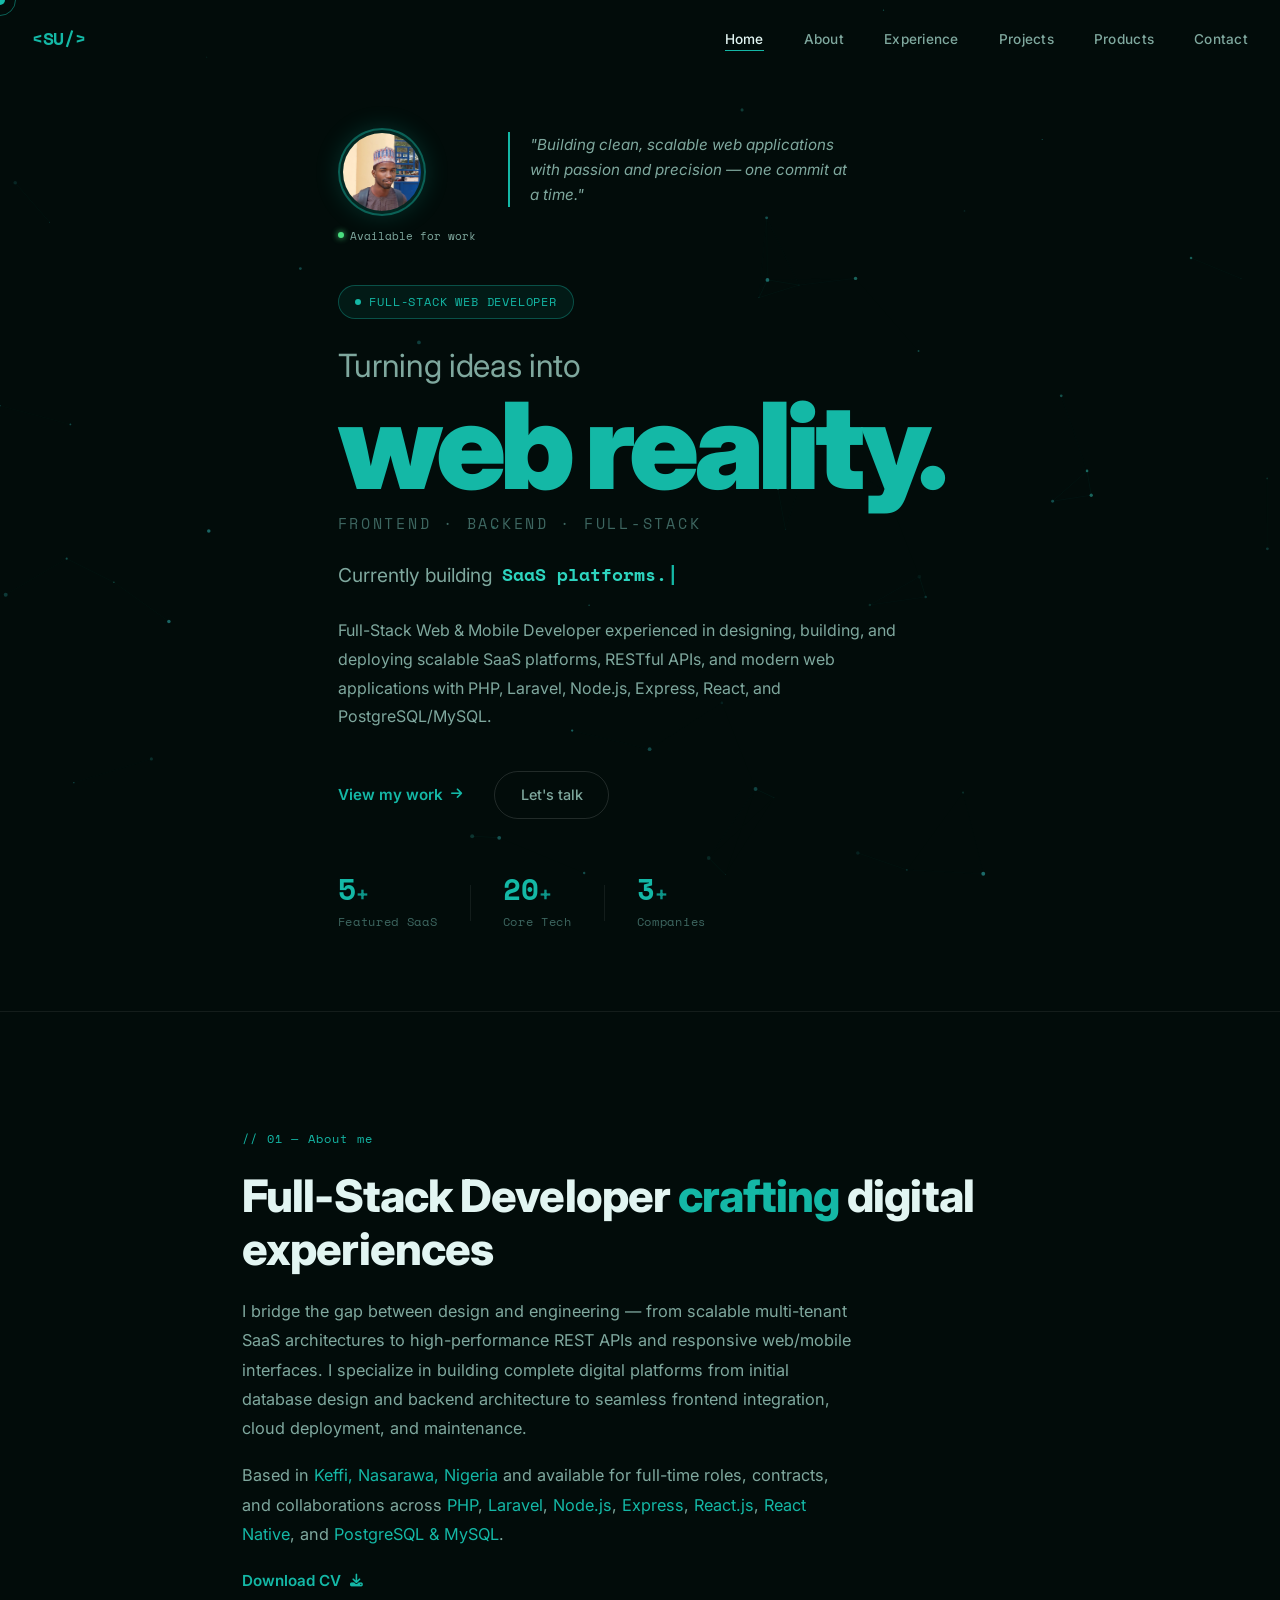
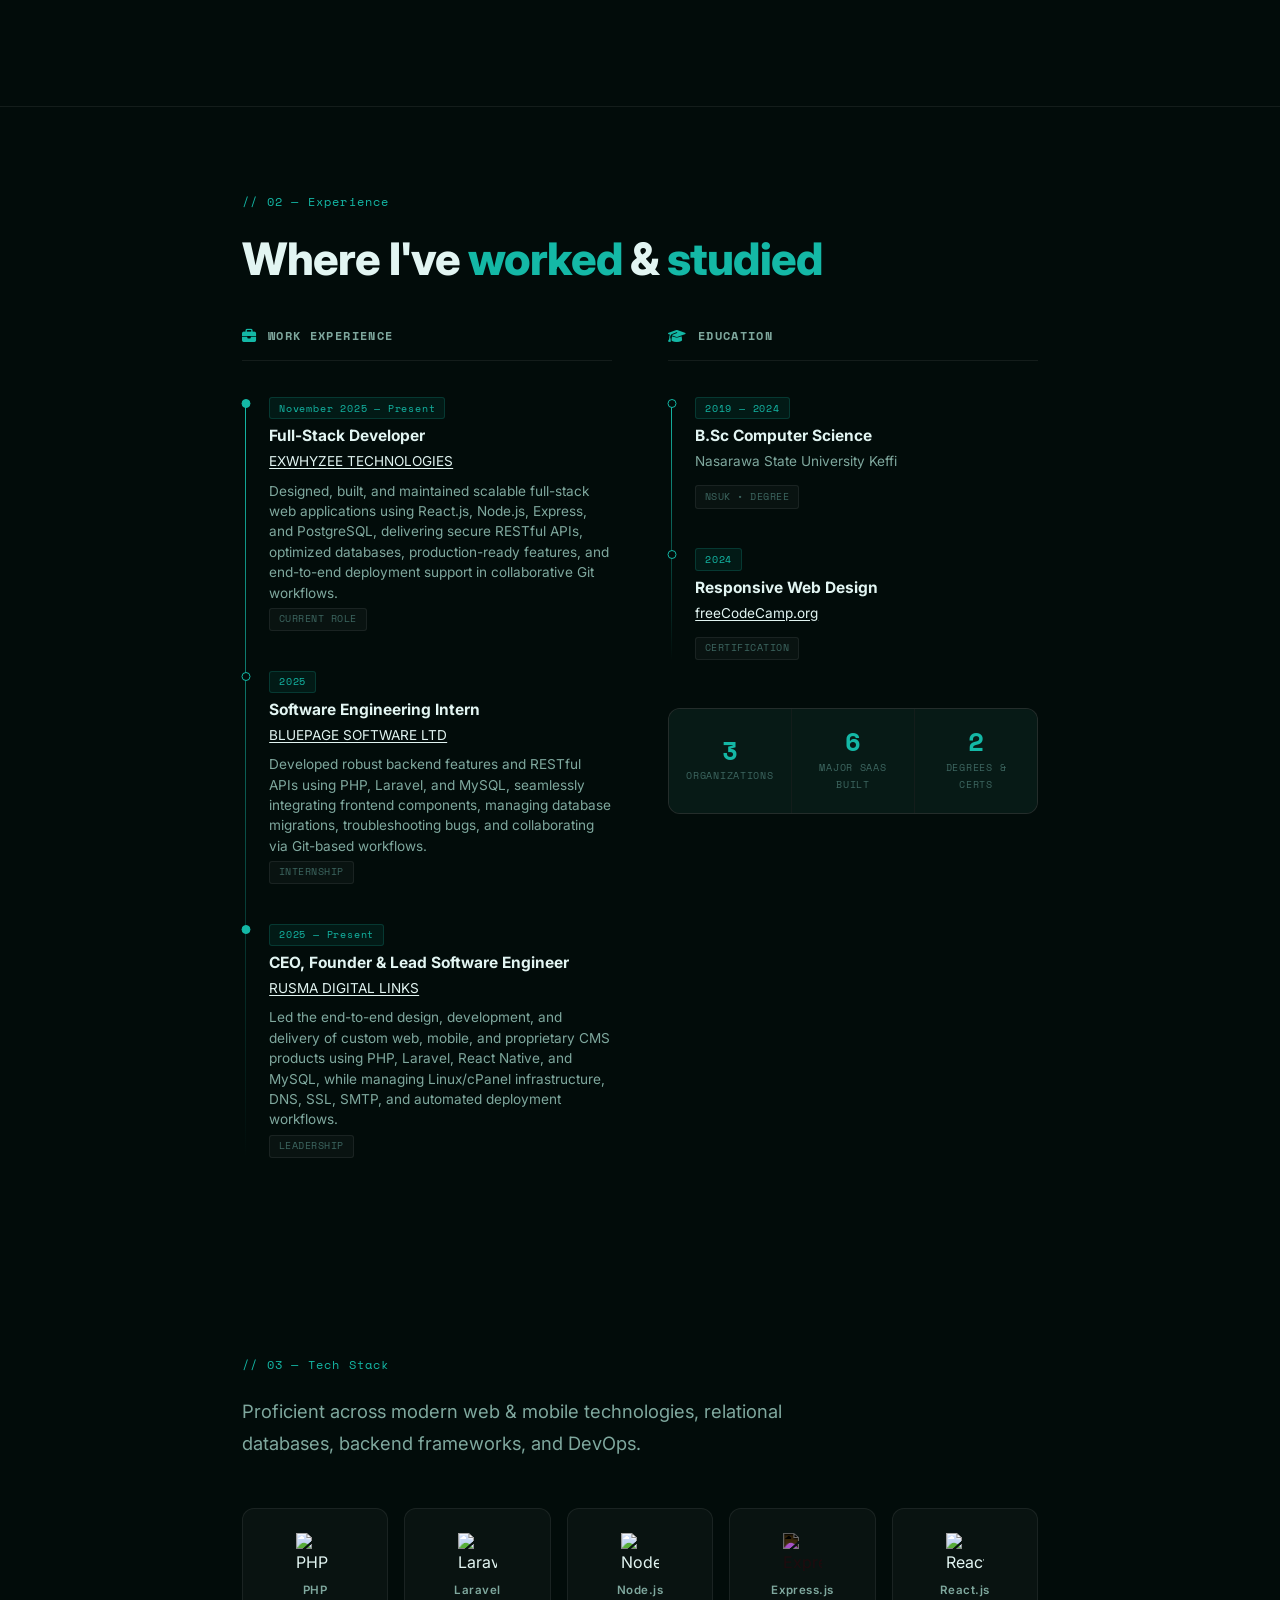
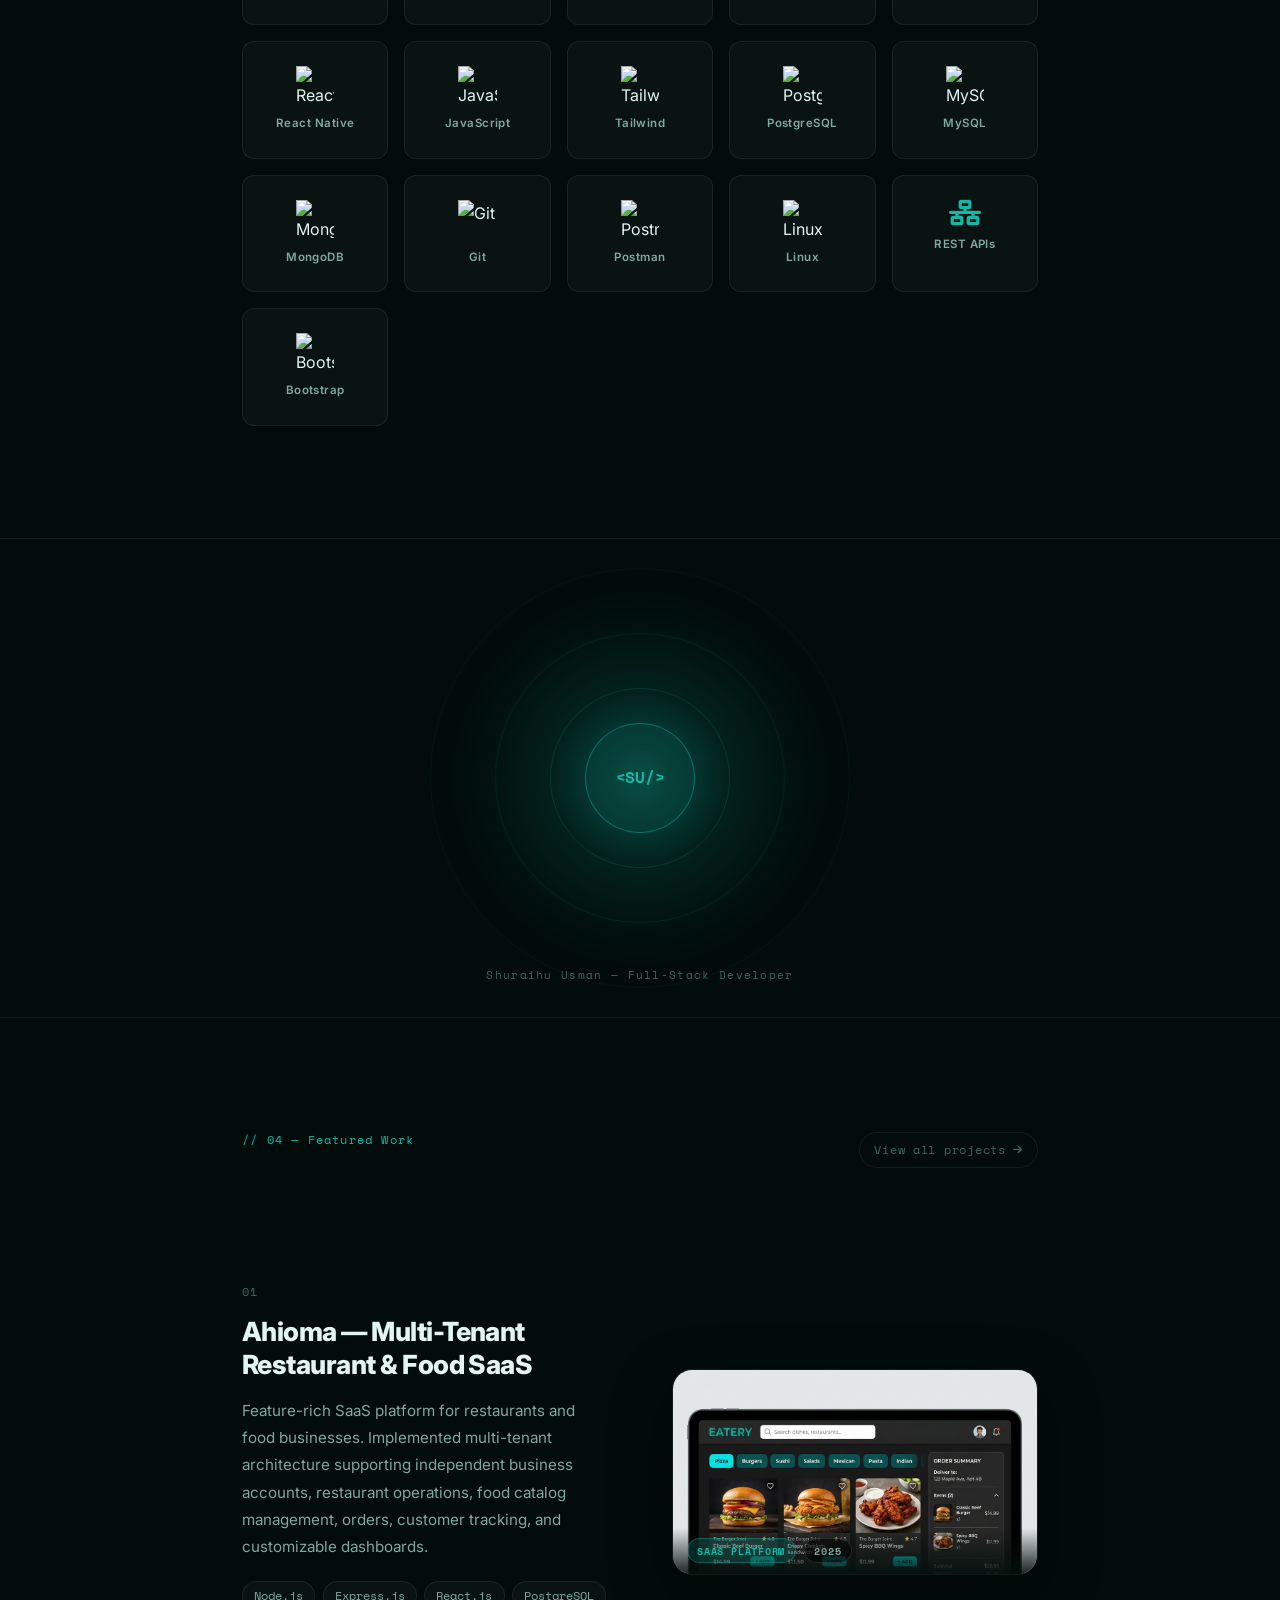
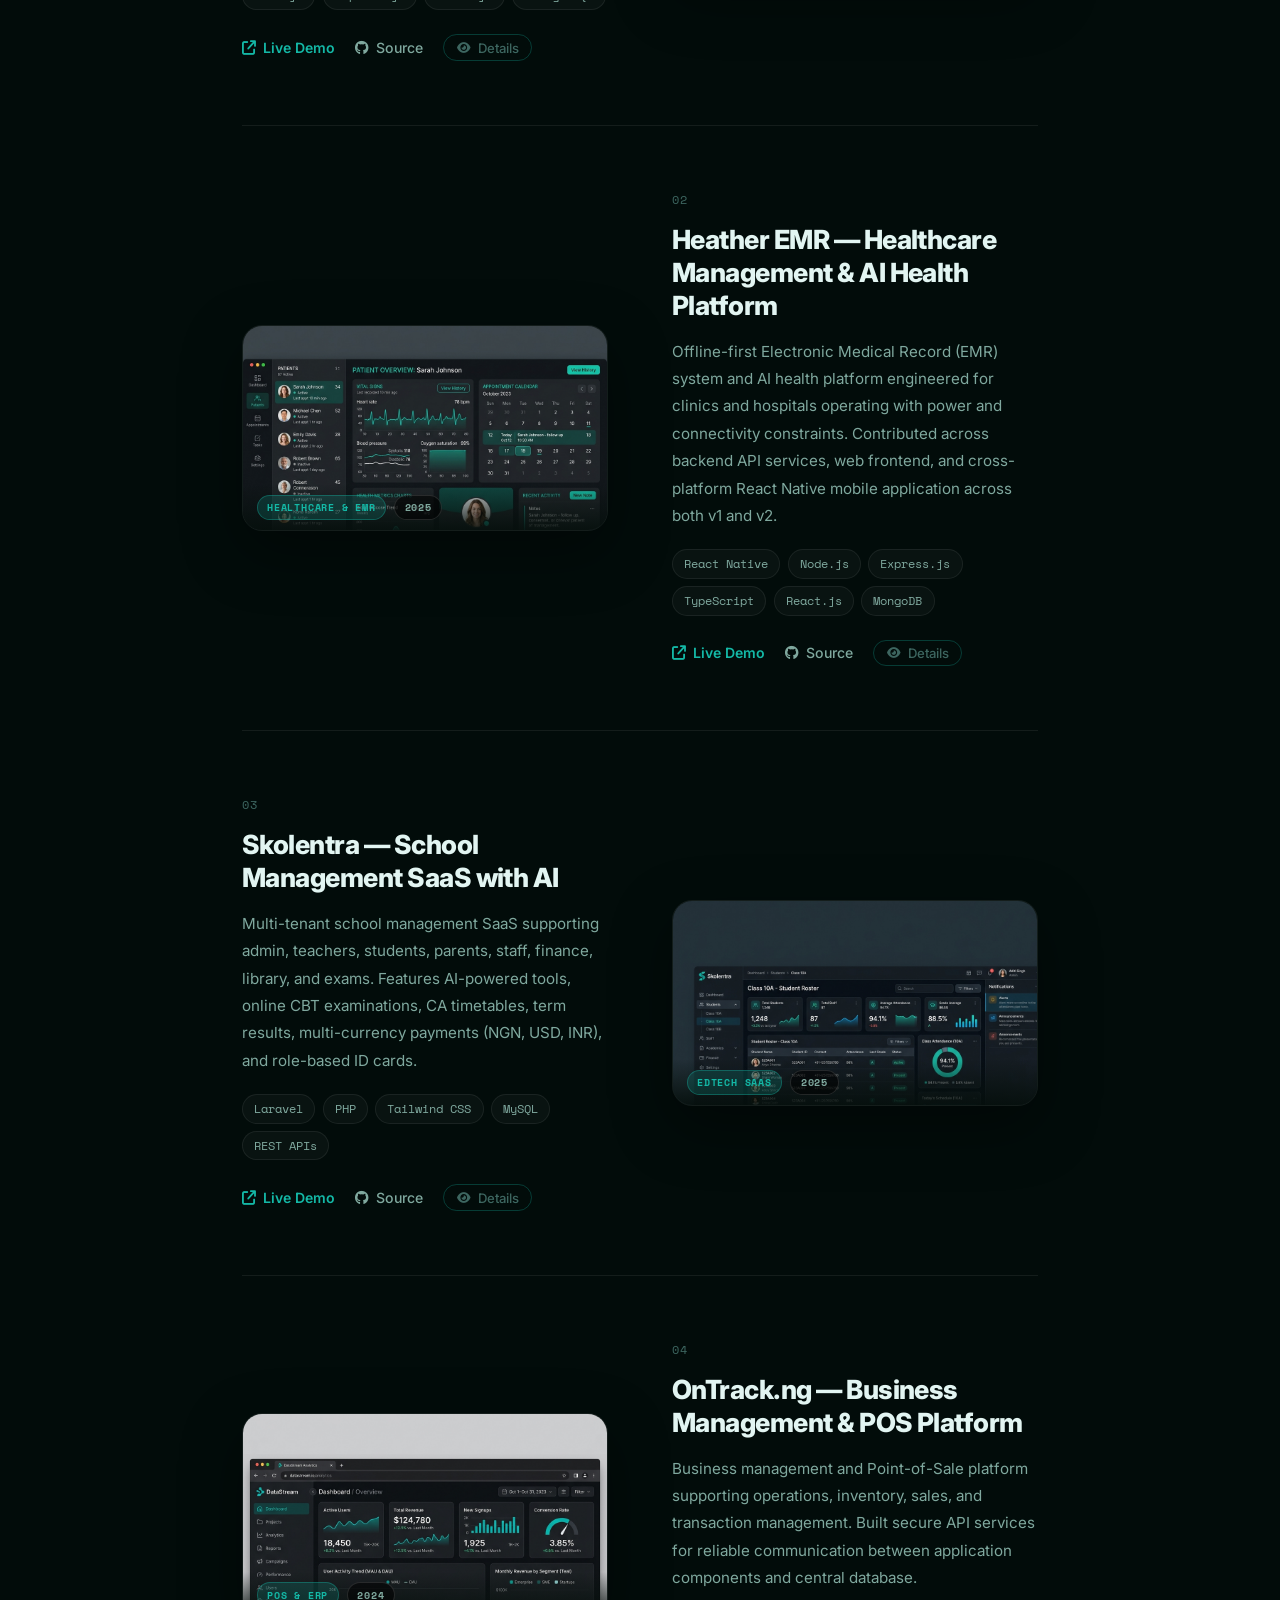
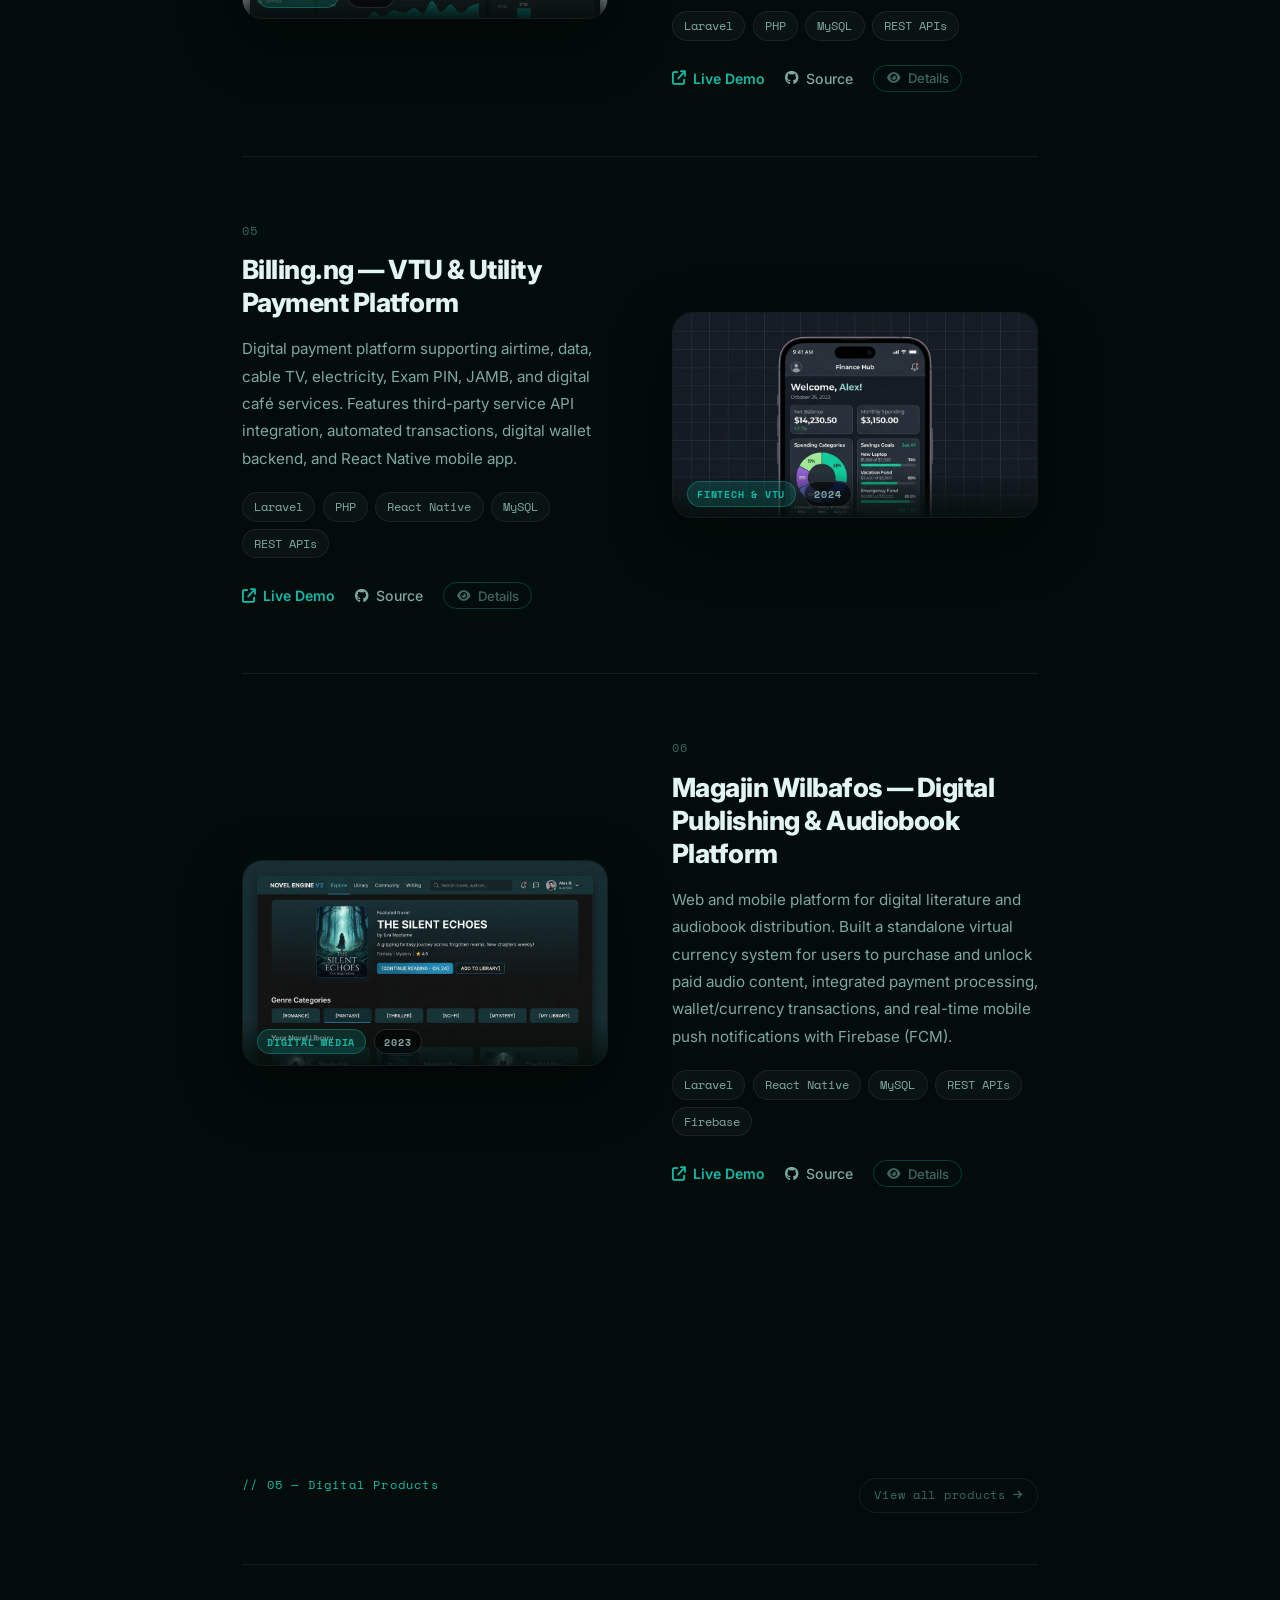
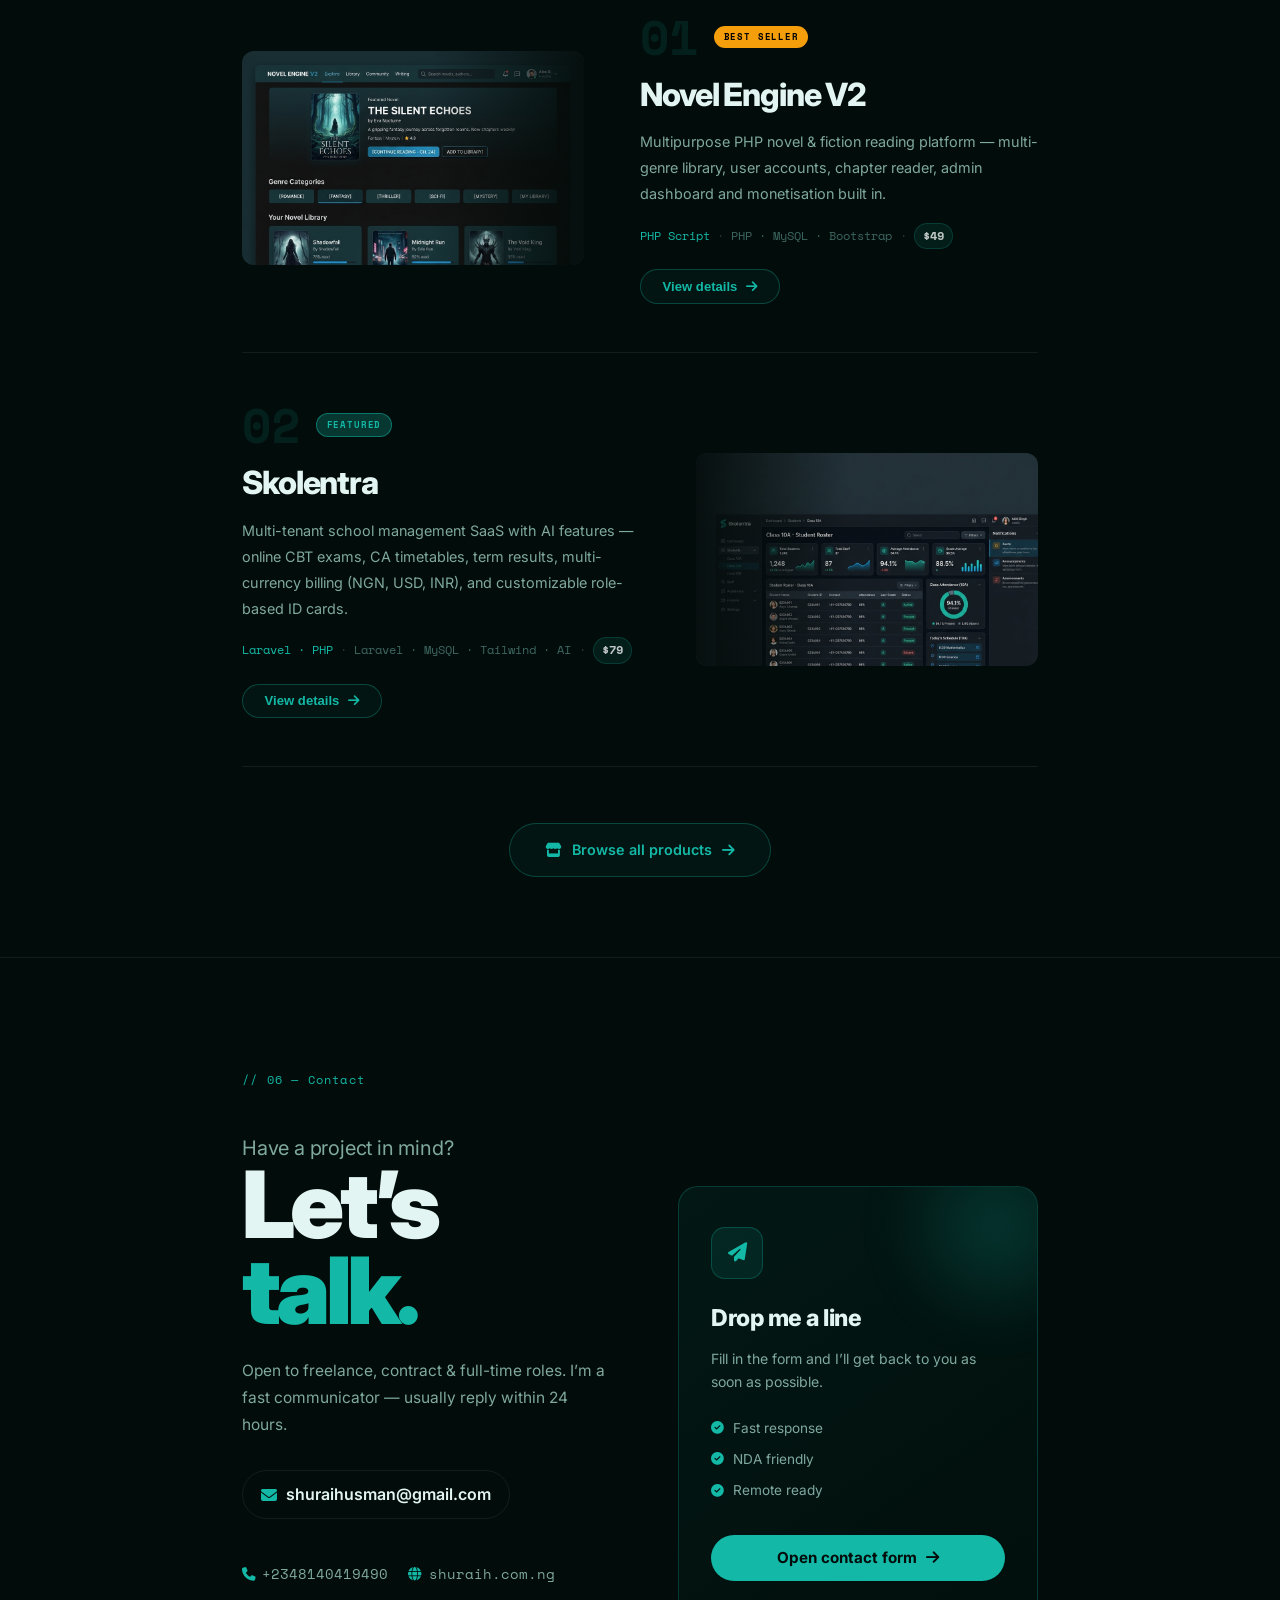
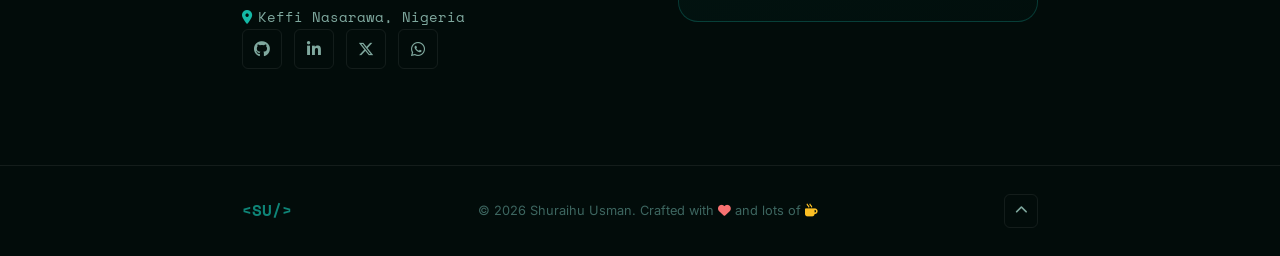
==== commit 16f5ecc0: "feat: Update project details and statistics for enhanced portfolio presentation" ====
--- a/index.html
+++ b/index.html
@@ -270,7 +270,7 @@
                 <span class="exp-stat-l">Organizations</span>
               </div>
               <div class="exp-stat">
-                <span class="exp-stat-n">5</span>
+                <span class="exp-stat-n">6</span>
                 <span class="exp-stat-l">Major SaaS Built</span>
               </div>
               <div class="exp-stat">
@@ -437,6 +437,32 @@
         <article class="proj-item proj-reverse reveal" id="proj2">
           <div class="proj-info">
             <span class="proj-num">02</span>
+            <h3 class="proj-title">Heather EMR &mdash; Healthcare Management &amp; AI Health Platform</h3>
+            <p class="proj-desc">Offline-first Electronic Medical Record (EMR) system and AI health platform engineered for clinics and hospitals operating with power and connectivity constraints. Contributed across backend API services, web frontend, and cross-platform React Native mobile application across both v1 and v2.</p>
+            <div class="proj-tags">
+              <span>React Native</span><span>Node.js</span><span>Express.js</span><span>TypeScript</span><span>React.js</span><span>MongoDB</span>
+            </div>
+            <div class="proj-links">
+              <a href="https://heather-ai.com.ng/" class="plink" id="proj2Live" target="_blank" rel="noopener"><i class="fa-solid fa-arrow-up-right-from-square"></i> Live Demo</a>
+              <a href="https://github.com/Shuraih-Usman" class="plink plink-ghost" id="proj2Code" target="_blank" rel="noopener"><i class="fa-brands fa-github"></i> Source</a>
+              <button class="plink plink-detail" id="proj2Detail" data-proj="proj2"><i class="fa-solid fa-eye"></i> Details</button>
+            </div>
+          </div>
+          <div class="proj-visual">
+            <div class="proj-img-wrap">
+              <img src="images/proj-healthcare.jpg" alt="Heather EMR Healthcare System" class="proj-img" loading="lazy" />
+              <div class="proj-img-overlay">
+                <span class="pcard-badge pcard-cat-badge" style="position:relative;top:auto;left:auto;">Healthcare &amp; EMR</span>
+                <span class="pcard-badge pcard-year-badge" style="position:relative;top:auto;left:auto;">2025</span>
+              </div>
+            </div>
+          </div>
+        </article>
+
+        <!-- Project 3 -->
+        <article class="proj-item reveal" id="proj3">
+          <div class="proj-info">
+            <span class="proj-num">03</span>
             <h3 class="proj-title">Skolentra &mdash; School Management SaaS with AI</h3>
             <p class="proj-desc">Multi-tenant school management SaaS supporting admin, teachers, students, parents,
               staff, finance, library, and exams. Features AI-powered tools, online CBT examinations, CA timetables,
@@ -445,10 +471,10 @@
               <span>Laravel</span><span>PHP</span><span>Tailwind CSS</span><span>MySQL</span><span>REST APIs</span>
             </div>
             <div class="proj-links">
-              <a href="https://skolentra.rusma.top" class="plink" id="proj2Live" target="_blank" rel="noopener"><i class="fa-solid fa-arrow-up-right-from-square"></i> Live
+              <a href="https://skolentra.rusma.top" class="plink" id="proj3Live" target="_blank" rel="noopener"><i class="fa-solid fa-arrow-up-right-from-square"></i> Live
                 Demo</a>
-              <a href="https://github.com/Shuraih-Usman" class="plink plink-ghost" id="proj2Code" target="_blank" rel="noopener"><i class="fa-brands fa-github"></i> Source</a>
-              <button class="plink plink-detail" id="proj2Detail" data-proj="proj2"><i class="fa-solid fa-eye"></i>
+              <a href="https://github.com/Shuraih-Usman" class="plink plink-ghost" id="proj3Code" target="_blank" rel="noopener"><i class="fa-brands fa-github"></i> Source</a>
+              <button class="plink plink-detail" id="proj3Detail" data-proj="proj3"><i class="fa-solid fa-eye"></i>
                 Details</button>
             </div>
           </div>
@@ -465,10 +491,10 @@
           </div>
         </article>
 
-        <!-- Project 3 -->
-        <article class="proj-item reveal" id="proj3">
+        <!-- Project 4 (reversed) -->
+        <article class="proj-item proj-reverse reveal" id="proj4">
           <div class="proj-info">
-            <span class="proj-num">03</span>
+            <span class="proj-num">04</span>
             <h3 class="proj-title">OnTrack.ng &mdash; Business Management &amp; POS Platform</h3>
             <p class="proj-desc">Business management and Point-of-Sale platform supporting operations, inventory, sales,
               and transaction management. Built secure API services for reliable communication between application
@@ -477,10 +503,10 @@
               <span>Laravel</span><span>PHP</span><span>MySQL</span><span>REST APIs</span>
             </div>
             <div class="proj-links">
-              <a href="https://ontrack.ng/" class="plink" id="proj3Live" target="_blank" rel="noopener"><i class="fa-solid fa-arrow-up-right-from-square"></i> Live
+              <a href="https://ontrack.ng/" class="plink" id="proj4Live" target="_blank" rel="noopener"><i class="fa-solid fa-arrow-up-right-from-square"></i> Live
                 Demo</a>
-              <a href="https://github.com/Shuraih-Usman" class="plink plink-ghost" id="proj3Code" target="_blank" rel="noopener"><i class="fa-brands fa-github"></i> Source</a>
-              <button class="plink plink-detail" id="proj3Detail" data-proj="proj3"><i class="fa-solid fa-eye"></i>
+              <a href="https://github.com/Shuraih-Usman" class="plink plink-ghost" id="proj4Code" target="_blank" rel="noopener"><i class="fa-brands fa-github"></i> Source</a>
+              <button class="plink plink-detail" id="proj4Detail" data-proj="proj4"><i class="fa-solid fa-eye"></i>
                 Details</button>
             </div>
           </div>
@@ -497,19 +523,19 @@
           </div>
         </article>
 
-        <!-- Project 4 (reversed) -->
-        <article class="proj-item proj-reverse reveal" id="proj4">
+        <!-- Project 5 -->
+        <article class="proj-item reveal" id="proj5">
           <div class="proj-info">
-            <span class="proj-num">04</span>
+            <span class="proj-num">05</span>
             <h3 class="proj-title">Billing.ng &mdash; VTU &amp; Utility Payment Platform</h3>
             <p class="proj-desc">Digital payment platform supporting airtime, data, cable TV, electricity, Exam PIN, JAMB, and digital café services. Features third-party service API integration, automated transactions, digital wallet backend, and React Native mobile app.</p>
             <div class="proj-tags">
               <span>Laravel</span><span>PHP</span><span>React Native</span><span>MySQL</span><span>REST APIs</span>
             </div>
             <div class="proj-links">
-              <a href="https://billing.ng/" class="plink" id="proj4Live" target="_blank" rel="noopener"><i class="fa-solid fa-arrow-up-right-from-square"></i> Live Demo</a>
-              <a href="https://github.com/Shuraih-Usman" class="plink plink-ghost" id="proj4Code" target="_blank" rel="noopener"><i class="fa-brands fa-github"></i> Source</a>
-              <button class="plink plink-detail" id="proj4Detail" data-proj="proj4"><i class="fa-solid fa-eye"></i> Details</button>
+              <a href="https://billing.ng/" class="plink" id="proj5Live" target="_blank" rel="noopener"><i class="fa-solid fa-arrow-up-right-from-square"></i> Live Demo</a>
+              <a href="https://github.com/Shuraih-Usman" class="plink plink-ghost" id="proj5Code" target="_blank" rel="noopener"><i class="fa-brands fa-github"></i> Source</a>
+              <button class="plink plink-detail" id="proj5Detail" data-proj="proj5"><i class="fa-solid fa-eye"></i> Details</button>
             </div>
           </div>
           <div class="proj-visual">
@@ -523,19 +549,19 @@
           </div>
         </article>
 
-        <!-- Project 5 -->
-        <article class="proj-item reveal" id="proj5">
+        <!-- Project 6 (reversed) -->
+        <article class="proj-item proj-reverse reveal" id="proj6">
           <div class="proj-info">
-            <span class="proj-num">05</span>
+            <span class="proj-num">06</span>
             <h3 class="proj-title">Magajin Wilbafos &mdash; Digital Publishing &amp; Audiobook Platform</h3>
             <p class="proj-desc">Web and mobile platform for digital literature and audiobook distribution. Built a standalone virtual currency system for users to purchase and unlock paid audio content, integrated payment processing, wallet/currency transactions, and real-time mobile push notifications with Firebase (FCM).</p>
             <div class="proj-tags">
               <span>Laravel</span><span>React Native</span><span>MySQL</span><span>REST APIs</span><span>Firebase</span>
             </div>
             <div class="proj-links">
-              <a href="https://magajinwilbafos.com.ng/" class="plink" id="proj5Live" target="_blank" rel="noopener"><i class="fa-solid fa-arrow-up-right-from-square"></i> Live Demo</a>
-              <a href="https://github.com/Shuraih-Usman" class="plink plink-ghost" id="proj5Code" target="_blank" rel="noopener"><i class="fa-brands fa-github"></i> Source</a>
-              <button class="plink plink-detail" id="proj5Detail" data-proj="proj5"><i class="fa-solid fa-eye"></i> Details</button>
+              <a href="https://magajinwilbafos.com.ng/" class="plink" id="proj6Live" target="_blank" rel="noopener"><i class="fa-solid fa-arrow-up-right-from-square"></i> Live Demo</a>
+              <a href="https://github.com/Shuraih-Usman" class="plink plink-ghost" id="proj6Code" target="_blank" rel="noopener"><i class="fa-brands fa-github"></i> Source</a>
+              <button class="plink plink-detail" id="proj6Detail" data-proj="proj6"><i class="fa-solid fa-eye"></i> Details</button>
             </div>
           </div>
           <div class="proj-visual">
